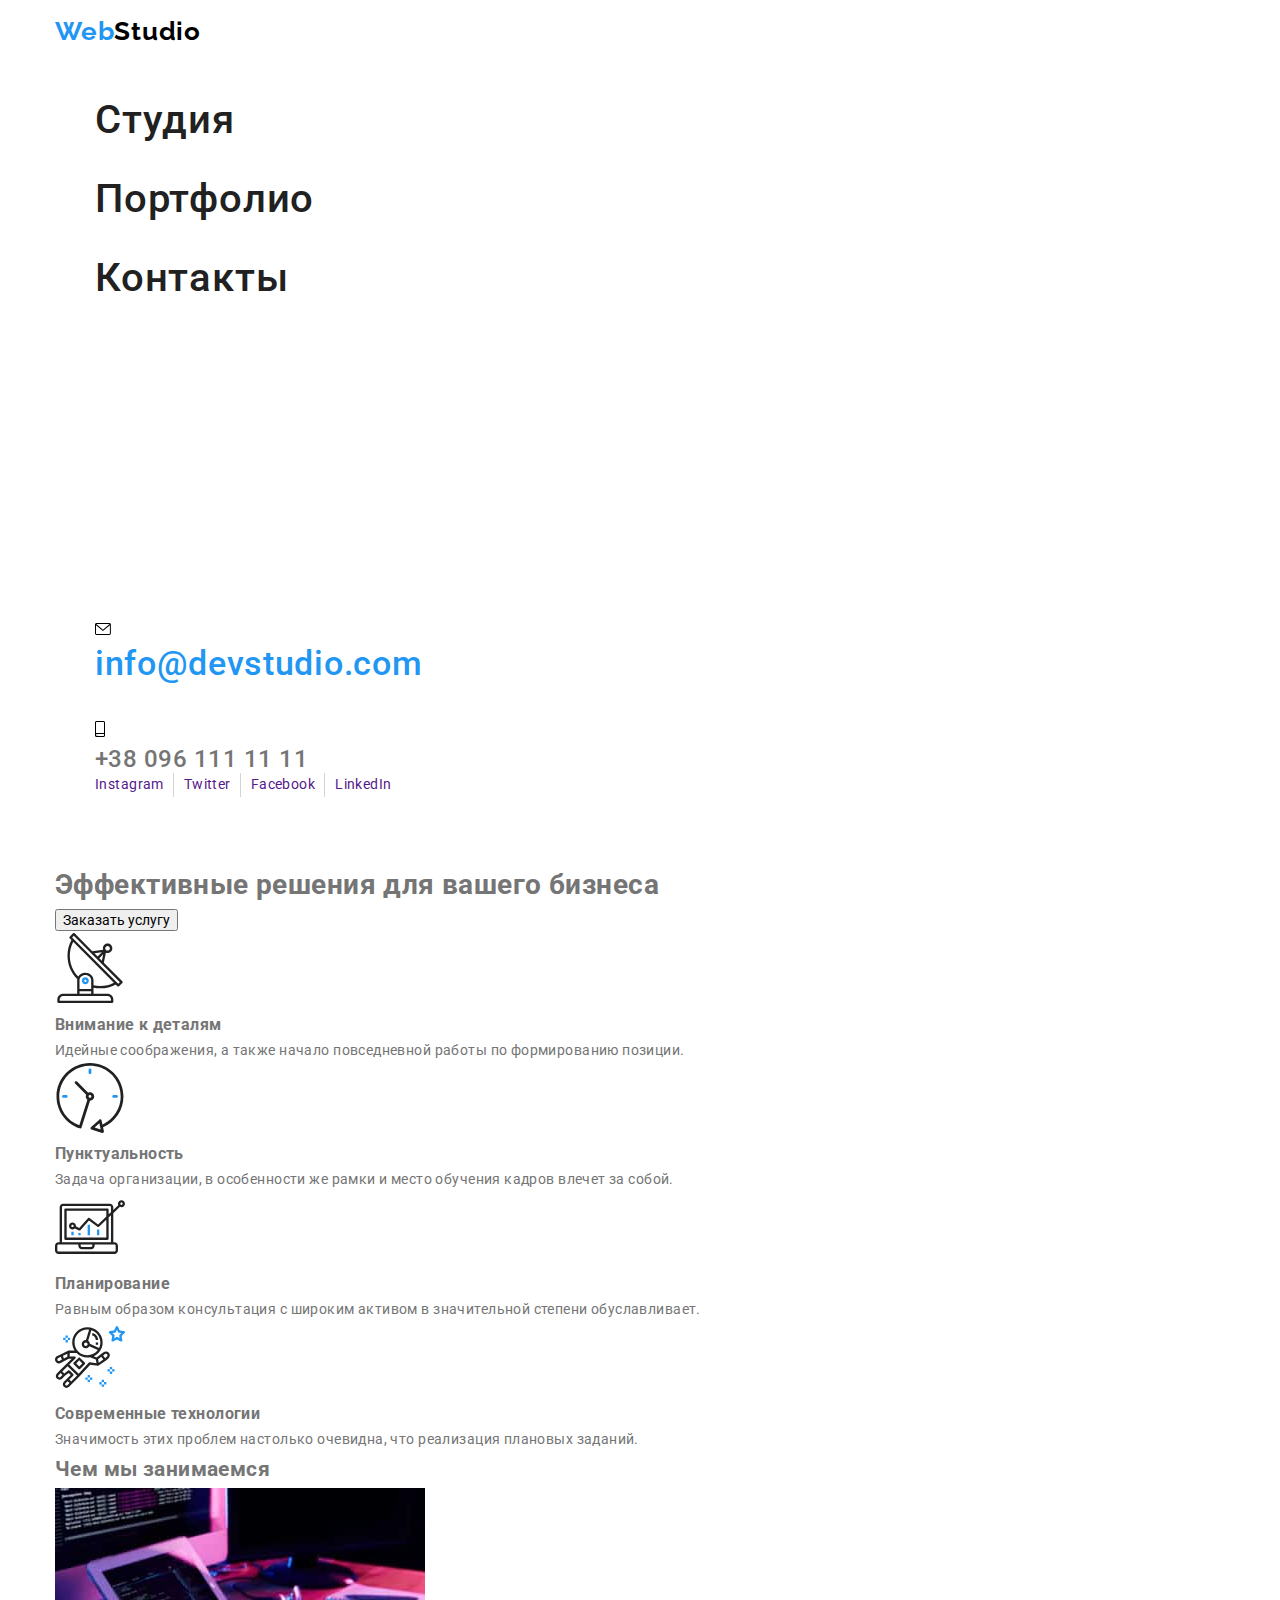
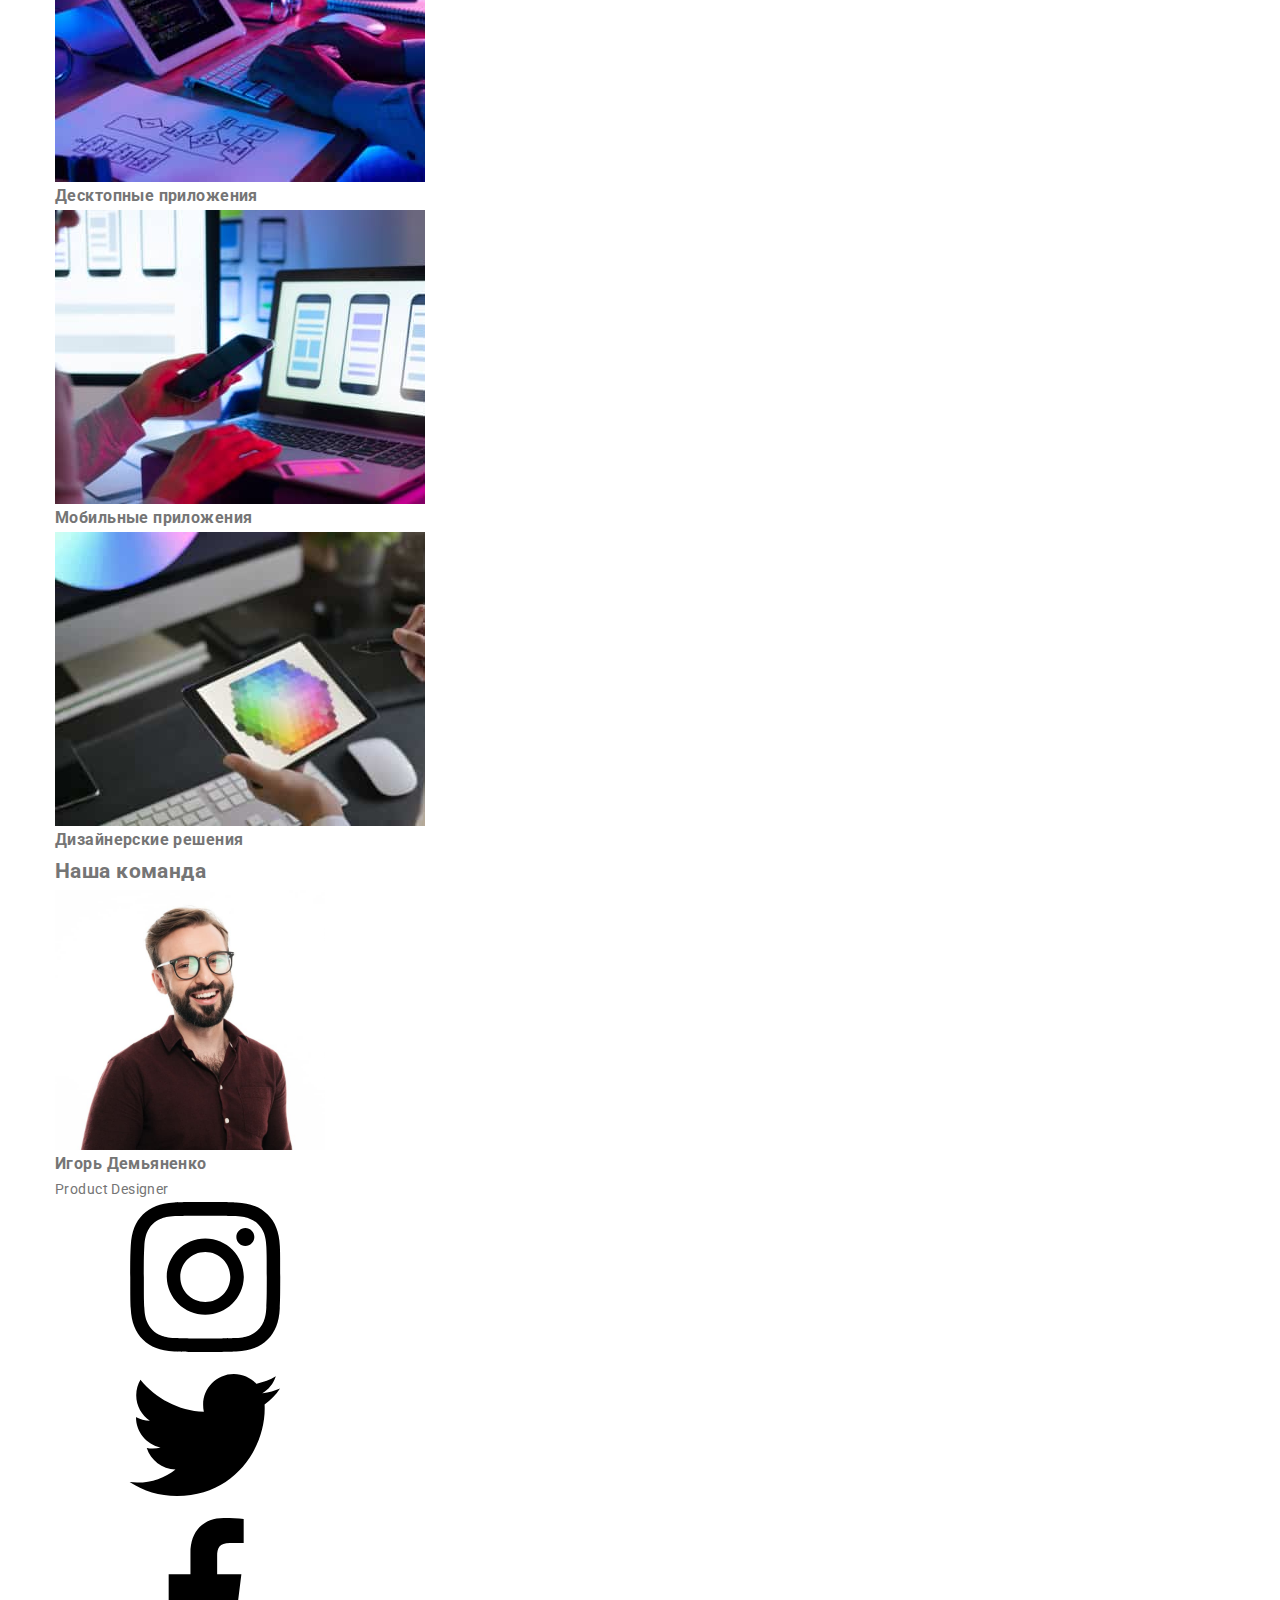
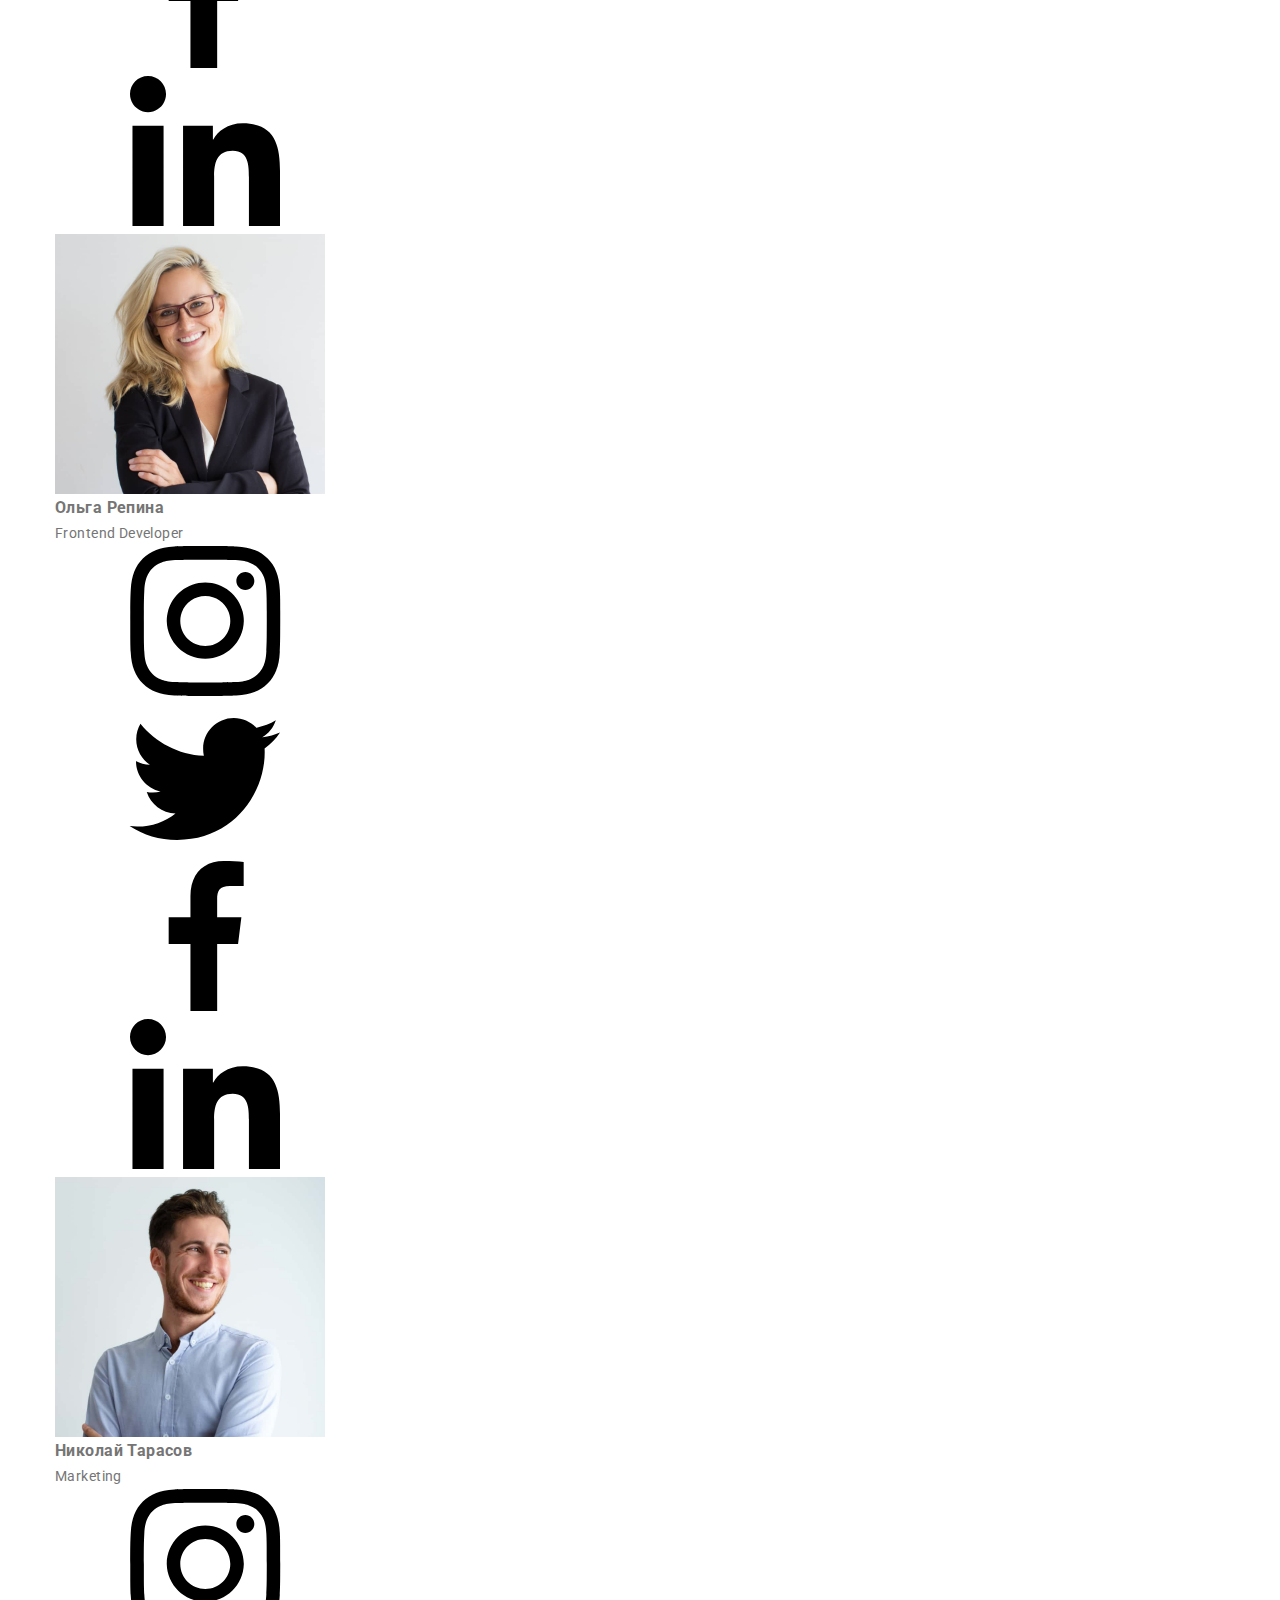
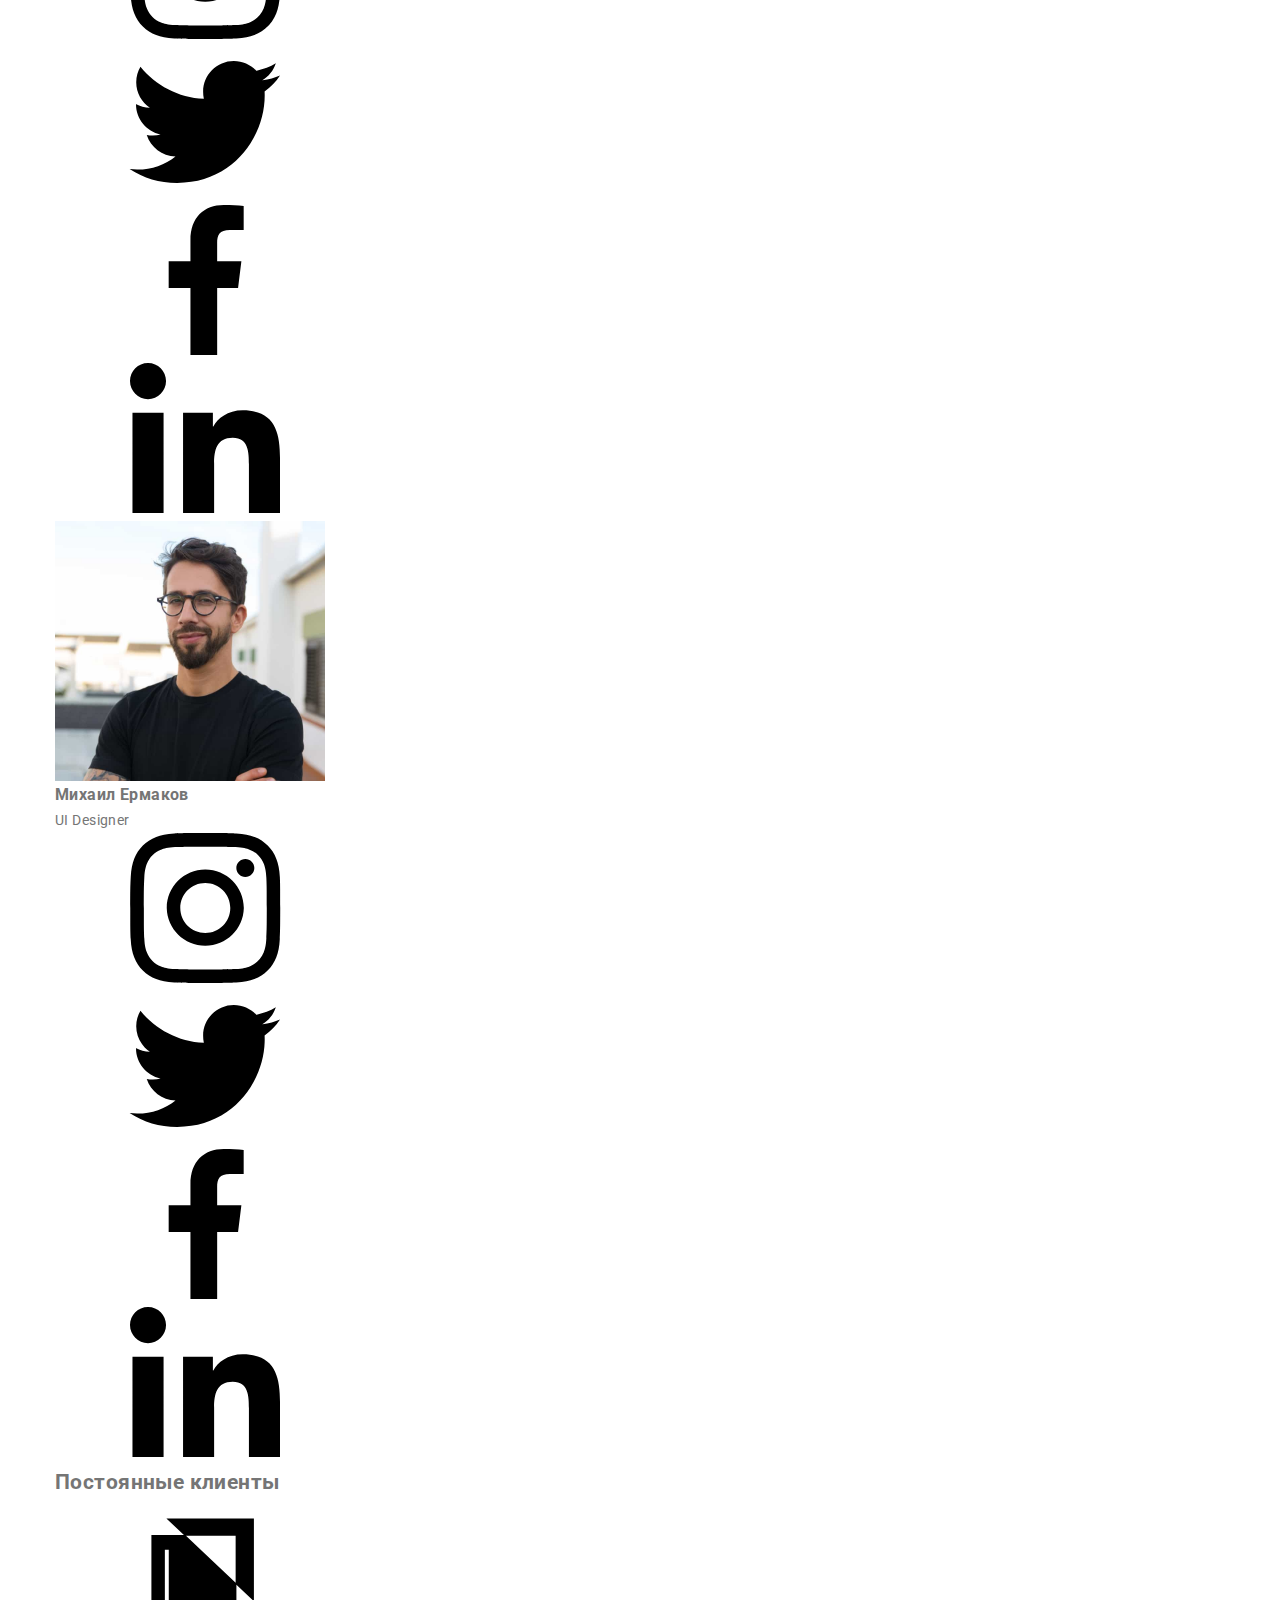
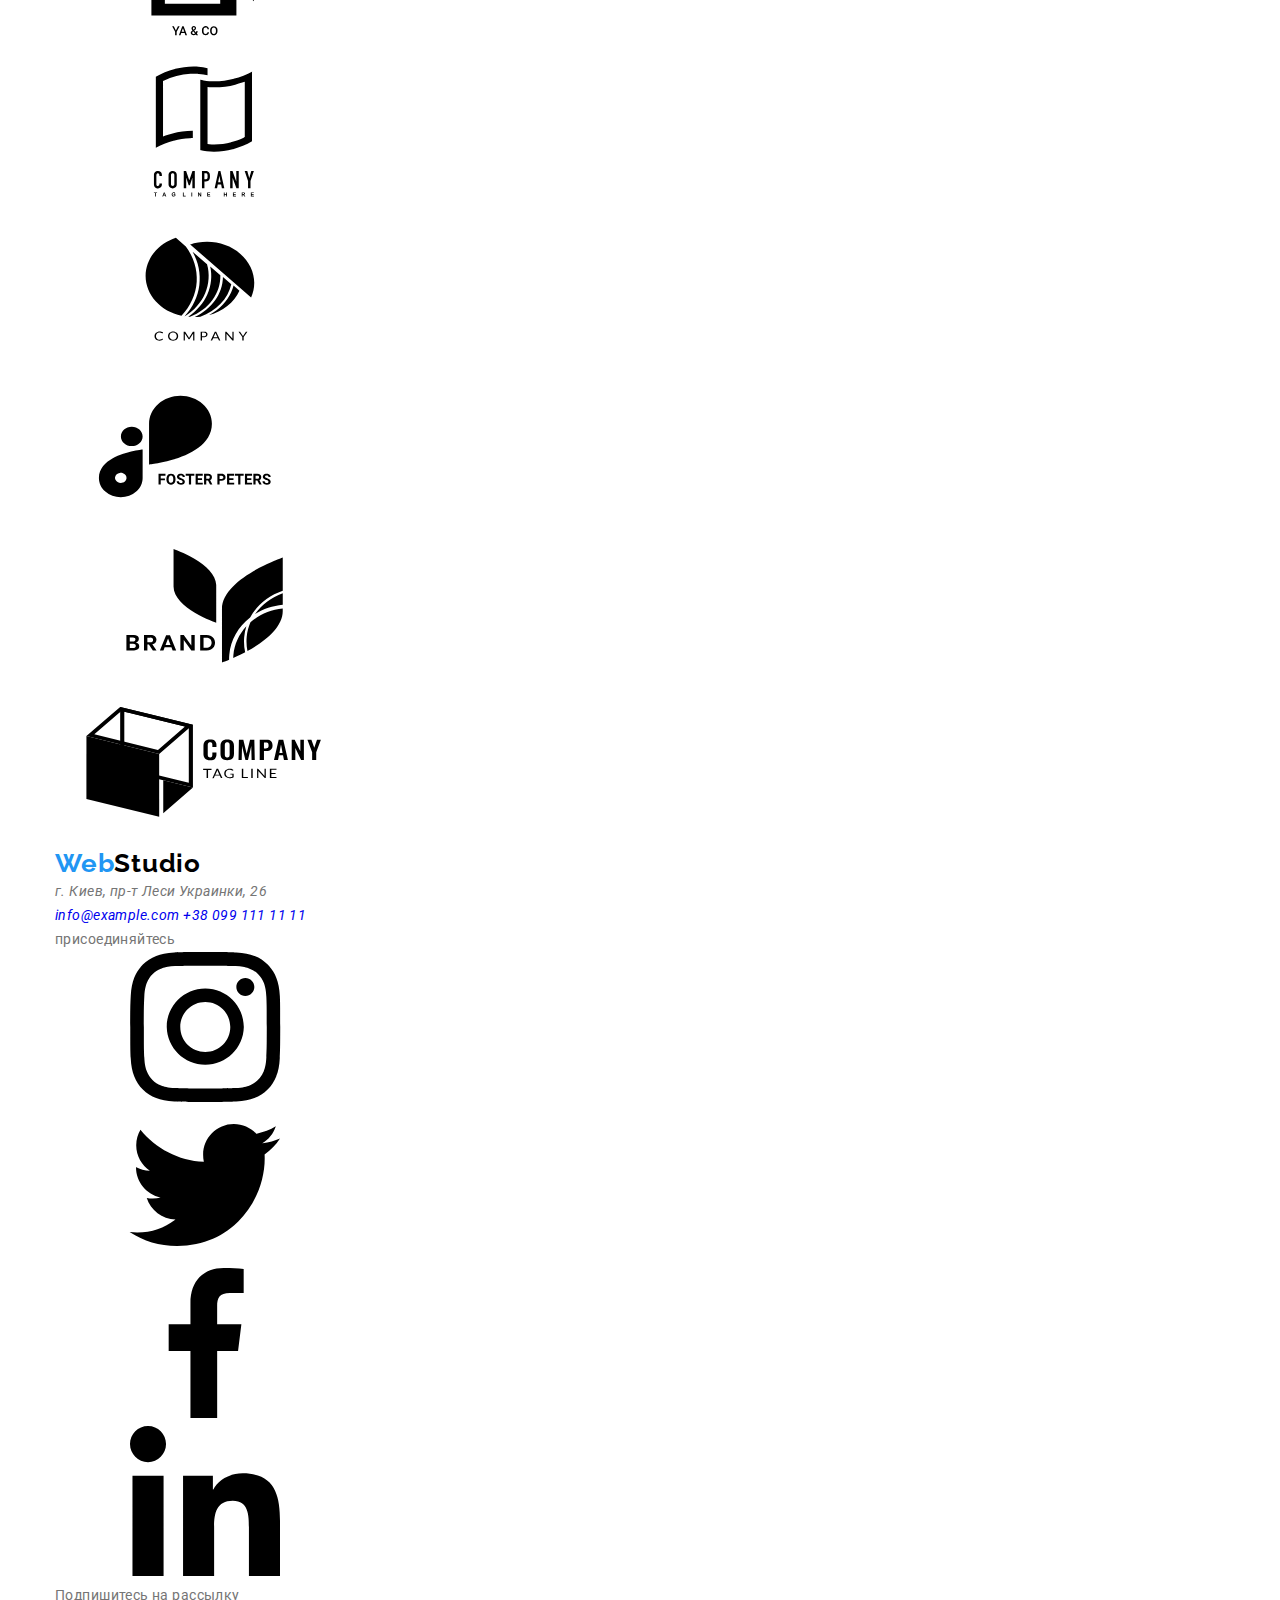
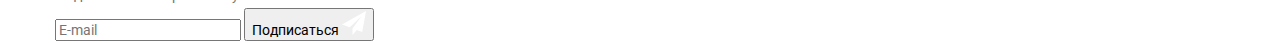
==== index.html @ 8a9e3ba6 "first" ====
<!DOCTYPE html>
<html lang="ru">
  <head>
    <meta charset="UTF-8" />
    <meta http-equiv="X-UA-Compatible" content="IE=edge" />
    <meta name="viewport" content="width=device-width, initial-scale=1.0" />
    <title>Web Studio</title>
    <link rel="preconnect" href="https://fonts.googleapis.com" />
    <link rel="preconnect" href="https://fonts.gstatic.com" crossorigin />
    <link
      href="https://fonts.googleapis.com/css2?family=Raleway:wght@700&family=Roboto:wght@400;500;700;900&display=swap"
      rel="stylesheet"
    />

    <link rel="stylesheet" href="./css/main.min.css" />
  </head>
  <body>
    <header class="main-header">
      <div class="main-header__conteiner conteiner">
        <a href="./index.html" class="logo main-header__logo"
          >Web<span class="logo__wrap">Studio</span></a
        >
        <button
          type="button"
          class="main-header__button"
          aria-expanded="false"
          aria-controls="menu-container"
          data-menu-button
        >
          <svg
            width="40px"
            height="40px"
            aria-label="Переключатель мобильного меню"
          >
            <use
              class="main-header__menu"
              href="./img/vectors.svg#icon-menu40px"
            ></use>
            <use
              class="main-header__close"
              href="./img/vectors.svg#icon-close40px"
            ></use>
          </svg>
        </button>

        <div class="main-header__wrap" data-menu>
          <nav class="navigation">
            <ul class="navigation__list">
              <li class="navigation__item">
                <a class="navigation__link navigation__link--active" href=""
                  >Студия</a
                >
              </li>
              <li class="navigation__item">
                <a class="navigation__link" href="./portfolio.html"
                  >Портфолио</a
                >
              </li>
              <li class="navigation__item">
                <a class="navigation__link" href="">Контакты</a>
              </li>
            </ul>
          </nav>
          <ul class="main-header__contact">
            <li class="main-header__item">
              <a class="main-header__link" href="mailto:info@devstudio.com">
                <svg class="main-header__icon" width="16px" height="12px">
                  <use href="./img/vectors.svg#icon-mail"></use>
                </svg>
                <p class="main-header__text">info@devstudio.com</p>
              </a>
            </li>
            <li class="main-header__item">
              <a class="main-header__link" href="tel:+380961111111">
                <svg class="main-header__icon" width="10px" height="16px">
                  <use href="./img/vectors.svg#icon-smartphone"></use>
                </svg>
                <p class="main-header__text">+38 096 111 11 11</p>
              </a>
            </li>
          </ul>
          <ul class="main-header__social">
            <li class="main-header__social-list">
              <a class="main-header__social-link" href="">Instagram</a>
            </li>
            <li class="main-header__social-list">
              <a class="main-header__social-link" href="">Twitter</a>
            </li>
            <li class="main-header__social-list">
              <a class="main-header__social-link" href="">Facebook</a>
            </li>
            <li class="main-header__social-list">
              <a class="main-header__social-link" href="">LinkedIn</a>
            </li>
          </ul>
        </div>
      </div>
    </header>
    <main>
      <section class="main-section section">
        <div class="conteiner main-section--conteiner">
          <h1 class="main-section__heading">
            Эффективные решения для вашего бизнеса
          </h1>
          <button
            type="button"
            class="button main-section__button"
            data-modal-open
          >
            Заказать услугу
          </button>
        </div>
      </section>
      <section class="advantages section">
        <div class="conteiner">
          <h2 class="visually-hidden">Преимущества</h2>
          <ul class="advantages__list">
            <li class="advantages__item">
              <div class="advantages__wrap">
                <svg class="advantages__icon" width="70px" height="70px">
                  <use href="./img/vectors.svg#icon-antenna"></use>
                </svg>
              </div>
              <h3 class="advantages__heading">Внимание к деталям</h3>
              <p class="advantages__text">
                Идейные соображения, а также начало повседневной работы по
                формированию позиции.
              </p>
            </li>
            <li class="advantages__item">
              <div class="advantages__wrap">
                <svg class="advantages__icon" width="70px" height="70px">
                  <use href="./img/vectors.svg#icon-clock"></use>
                </svg>
              </div>
              <h3 class="advantages__heading">Пунктуальность</h3>
              <p class="advantages__textt">
                Задача организации, в особенности же рамки и место обучения
                кадров влечет за собой.
              </p>
            </li>

            <li class="advantages__item">
              <div class="advantages__wrap">
                <svg class="advantages__icon" width="70px" height="70px">
                  <use href="./img/vectors.svg#icon-diagram"></use>
                </svg>
              </div>
              <h3 class="advantages__heading">Планирование</h3>
              <p class="advantages__text">
                Равным образом консультация с широким активом в значительной
                степени обуславливает.
              </p>
            </li>
            <li class="advantages__item">
              <div class="advantages__wrap">
                <svg class="advantages__icon" width="70px" height="70px">
                  <use href="./img/vectors.svg#icon-astronaut"></use>
                </svg>
              </div>
              <h3 class="advantages__heading">Современные технологии</h3>
              <p class="advantages__text">
                Значимость этих проблем настолько очевидна, что реализация
                плановых заданий.
              </p>
            </li>
          </ul>
        </div>
      </section>
      <section class="services section">
        <div class="conteiner">
          <h2 class="services__title title-h2">Чем мы занимаемся</h2>
          <ul class="services__list">
            <li class="services__item">
              <img
                src="./img/programming.jpg"
                width="370"
                alt="Програмирование"
                class="services__img"
              />
              <div class="services__wrapper">
                <h3 class="services__subtitle">Десктопные приложения</h3>
              </div>
            </li>
            <li class="services__item">
              <img
                src="./img/development-mobile-version.jpg"
                width="370"
                alt="Выбор макета"
                class="services__img"
              />
              <div class="services__wrapper">
                <h3 class="services__subtitle">Мобильные приложения</h3>
              </div>
            </li>
            <li class="services__item">
              <img
                src="./img/design.jpg"
                width="370"
                alt="Подбор цвета"
                class="services__img"
              />
              <div class="services__wrapper">
                <h3 class="services__subtitle">Дизайнерские решения</h3>
              </div>
            </li>
          </ul>
        </div>
      </section>
      <section class="team section">
        <div class="conteiner">
          <h2 class="team__title title-h2">Наша команда</h2>
          <ul class="team__list">
            <li class="team__item">
              <img
                src="./img/demiynenko.jpg"
                width="270"
                alt="Игорь Демьяненко"
                class="team__img"
              />
              <div class="team__card">
                <h3 class="team__name">Игорь Демьяненко</h3>
                <p class="team__post">Product Designer</p>
                <ul class="social team__social">
                  <li class="social__list">
                    <a class="social__link social__link--team" href=""
                      ><svg class="social__icon team--social__icon">
                        <use href="./img/vectors.svg#icon-instagram"></use></svg
                    ></a>
                  </li>
                  <li class="social__list">
                    <a class="social__link social__link--team" href=""
                      ><svg class="social__icon team--social__icon">
                        <use href="./img/vectors.svg#icon-twitter"></use></svg
                    ></a>
                  </li>
                  <li class="social__list">
                    <a class="social__link social__link--team" href=""
                      ><svg class="social__icon team--social__icon">
                        <use href="./img/vectors.svg#icon-facebook"></use></svg
                    ></a>
                  </li>
                  <li class="social__list">
                    <a class="social__link social__link--team" href=""
                      ><svg class="social__icon team--social__icon">
                        <use href="./img/vectors.svg#icon-linkedin"></use></svg
                    ></a>
                  </li>
                </ul>
              </div>
            </li>
            <li class="team__item">
              <img
                src="./img/repina.jpg"
                width="270"
                alt="Ольга Репина"
                class="team__img"
              />
              <div class="team__card">
                <h3 class="team__name">Ольга Репина</h3>
                <p class="team__post">Frontend Developer</p>
                <ul class="social team__social">
                  <li class="social__list">
                    <a class="social__link social__link--team" href=""
                      ><svg class="social__icon team--social__icon">
                        <use href="./img/vectors.svg#icon-instagram"></use></svg
                    ></a>
                  </li>
                  <li class="social__list">
                    <a class="social__link social__link--team" href=""
                      ><svg class="social__icon team--social__icon">
                        <use href="./img/vectors.svg#icon-twitter"></use></svg
                    ></a>
                  </li>
                  <li class="social__list">
                    <a class="social__link social__link--team" href=""
                      ><svg class="social__icon team--social__icon">
                        <use href="./img/vectors.svg#icon-facebook"></use></svg
                    ></a>
                  </li>
                  <li class="social__list">
                    <a class="social__link social__link--team" href=""
                      ><svg class="social__icon team--social__icon">
                        <use href="./img/vectors.svg#icon-linkedin"></use></svg
                    ></a>
                  </li>
                </ul>
              </div>
            </li>
            <li class="team__item">
              <img
                src="./img/tarasov.jpg"
                width="270"
                alt="Николай Тарасов"
                class="team__img"
              />
              <div class="team__card">
                <h3 class="team__name">Николай Тарасов</h3>
                <p class="team__post">Marketing</p>
                <ul class="social team__social">
                  <li class="social__list">
                    <a class="social__link social__link--team" href=""
                      ><svg class="social__icon team--social__icon">
                        <use href="./img/vectors.svg#icon-instagram"></use></svg
                    ></a>
                  </li>
                  <li class="social__list">
                    <a class="social__link social__link--team" href=""
                      ><svg class="social__icon team--social__icon">
                        <use href="./img/vectors.svg#icon-twitter"></use></svg
                    ></a>
                  </li>
                  <li class="social__list">
                    <a class="social__link social__link--team" href=""
                      ><svg class="social__icon team--social__icon">
                        <use href="./img/vectors.svg#icon-facebook"></use></svg
                    ></a>
                  </li>
                  <li class="social__list">
                    <a class="social__link social__link--team" href=""
                      ><svg class="social__icon team--social__icon">
                        <use href="./img/vectors.svg#icon-linkedin"></use></svg
                    ></a>
                  </li>
                </ul>
              </div>
            </li>
            <li class="team__item">
              <img
                src="./img/ermakov.jpg"
                width="270"
                alt="Михаил Ермаков"
                class="team__img"
              />
              <div class="team__card">
                <h3 class="team__name">Михаил Ермаков</h3>
                <p class="team__post">UI Designer</p>
                <ul class="social team__social">
                  <li class="social__list">
                    <a class="social__link social__link--team" href=""
                      ><svg class="social__icon team--social__icon">
                        <use href="./img/vectors.svg#icon-instagram"></use></svg
                    ></a>
                  </li>
                  <li class="social__list">
                    <a class="social__link social__link--team" href=""
                      ><svg class="social__icon team--social__icon">
                        <use href="./img/vectors.svg#icon-twitter"></use></svg
                    ></a>
                  </li>
                  <li class="social__list">
                    <a class="social__link social__link--team" href=""
                      ><svg class="social__icon team--social__icon">
                        <use href="./img/vectors.svg#icon-facebook"></use></svg
                    ></a>
                  </li>
                  <li class="social__list">
                    <a class="social__link social__link--team" href=""
                      ><svg class="social__icon team--social__icon">
                        <use href="./img/vectors.svg#icon-linkedin"></use></svg
                    ></a>
                  </li>
                </ul>
              </div>
            </li>
          </ul>
        </div>
      </section>
      <section class="clients section">
        <div class="conteiner">
          <h2 class="clients__title title-h2">Постоянные клиенты</h2>
          <ul class="clients__list">
            <li class="clients__item">
              <a class="clients__link" href="">
                <svg class="clients__icon">
                  <use href="./img/vectors.svg#icon-yaco"></use>
                </svg>
              </a>
            </li>
            <li class="clients__item">
              <a class="clients__link" href="">
                <svg class="clients__icon">
                  <use href="./img/vectors.svg#icon-taglinehere"></use>
                </svg>
              </a>
            </li>
            <li class="clients__item">
              <a class="clients__link" href="">
                <svg class="clients__icon">
                  <use href="./img/vectors.svg#icon-company"></use>
                </svg>
              </a>
            </li>
            <li class="clients__item">
              <a class="clients__link" href="">
                <svg class="clients__icon">
                  <use href="./img/vectors.svg#icon-foster"></use>
                </svg>
              </a>
            </li>
            <li class="clients__item">
              <a class="clients__link" href="">
                <svg class="clients__icon">
                  <use href="./img/vectors.svg#icon-brand"></use>
                </svg>
              </a>
            </li>
            <li class="clients__item">
              <a class="clients__link" href="">
                <svg class="clients__icon">
                  <use href="./img/vectors.svg#icon-tagline"></use>
                </svg>
              </a>
            </li>
          </ul>
        </div>
      </section>
    </main>
    <footer class="footer">
      <div class="conteiner footer__cont">
        <div>
          <a class="logo" href="./index.html"
            >Web<span class="logo__wrap logo__wrap--footer">Studio</span></a
          >
          <address class="footer__contacts">
            <p class="footer__address">г. Киев, пр-т Леси Украинки, 26</p>

            <a class="footer__contact" href="mailto:info@example.com"
              >info@example.com</a
            >
            <!-- <br /> -->
            <a class="footer__contact" href="tel:+380961111111"
              >+38 099 111 11 11</a
            >
          </address>
        </div>
        <div class="footer__social">
          <p class="footer__heading">присоединяйтесь</p>
          <ul class="social team__social">
            <li class="social__list">
              <a
                class="social__link social__link--team social__link--footer"
                href=""
                ><svg class="social__icon footer--social__icon">
                  <use href="./img/vectors.svg#icon-instagram"></use></svg
              ></a>
            </li>
            <li class="social__list">
              <a
                class="social__link social__link--team social__link--footer"
                href=""
                ><svg class="social__icon footer--social__icon">
                  <use href="./img/vectors.svg#icon-twitter"></use></svg
              ></a>
            </li>
            <li class="social__list">
              <a
                class="social__link social__link--team social__link--footer"
                href=""
                ><svg class="social__icon footer--social__icon">
                  <use href="./img/vectors.svg#icon-facebook"></use></svg
              ></a>
            </li>
            <li class="social__list">
              <a
                class="social__link social__link--team social__link--footer"
                href=""
                ><svg class="social__icon footer--social__icon">
                  <use href="./img/vectors.svg#icon-linkedin"></use></svg
              ></a>
            </li>
          </ul>
        </div>
        <div class="footer__wrap">
          <p class="footer__heading">Подпишитесь на рассылку</p>
          <form name="footer__form" autocomplete="on">
            <div class="footer__form">
              <input
                type="email"
                id="email-footer"
                name="email-footer"
                placeholder="E-mail"
                class="footer__input"
              />
              <label for="email-footer"></label>

              <button class="button footer__button" type="submit">
                Подписаться
                <svg
                  class="footer__icon"
                  width="24px"
                  height="24px"
                  fill="white"
                >
                  <use href="./img/vectors.svg#icon-send"></use>
                </svg>
              </button>
            </div>
          </form>
        </div>
      </div>
    </footer>
    <!-- <div class="backdrop is-hidden" data-modal>
      <div class="modal">
        <p class="modal__heading">Оставьте свои данные, мы вам перезвоним</p>
        <form class="modal__form" name="callback" autocomplete="on">
          <div class="modal__wrap" role="group">
            <label class="modal__label" for="firstname"> Имя</label>
            <div class="modal__text-area">
              <input
                class="modal__input input-block"
                type="text"  
                name="firstname"
                id="firstname"
              />
              <svg class="modal__icon">
                <use href="./img/vectors.svg#icon-person"></use>
              </svg>
            </div>
          </div>

          <div class="modal__wrap" role="group">
            <label class="modal__label" for="tel">Телефон</label>
            <div class="modal__text-area">
              <input
                class="modal__input input-block"
                type="tel"
                name="tel"
                id="tel"
              />
              <svg class="modal__icon">
                <use href="./img/vectors.svg#icon-phone"></use>
              </svg>
            </div>
          </div>

          <div class="modal__wrap" role="group">
            <label class="modal__label" for="mail">Почта</label>
            <div class="modal__text-area">
              <input class="modal__input" type="email" name="mail" id="mail" />
              <svg class="modal__icon">
                <use href="./img/vectors.svg#icon-email"></use>
              </svg>
            </div>
          </div>

          <div class="modal__wrap" role="group">
            <label class="modal__label" for="comments">Комментарий</label>
            <textarea
              placeholder="Введите текст"
              class="modal__textarea"
              name="comments"
              id="comments"
            ></textarea>
          </div>

          <div class="modal__wrap-check" role="group">
            <input
              class="modal__check"
              type="checkbox"
              name="check"
              id="check"
            />
            <label class="modal__check-label" for="check">
              <span class="modal__wrap-check">
                <svg class="modal__check-icon">
                  <use href="./img/vectors.svg#icon-checked"></use>
                </svg>
              </span>
              <span>
                Соглашаюсь с рассылкой и принимаю
                <a class="modal__contract" href="#">Условия договора</a>
              </span>
            </label>
          </div>
          <button class="modal__submit button" type="submit">Отправить</button>
        </form>
        <button type="button" data-modal-close class="modal__button-close">
          <svg class="modal__button-icon">
            <use href="./img/vectors.svg#icon-close"></use>
          </svg>
        </button>
      </div>
    </div> -->
    <script src="./js/modal.js"></script>
    <script src="./js/menu.js"></script>
  </body>
</html>
---- css/main.min.css ----
*,::before,::after{-webkit-box-sizing:border-box;box-sizing:border-box}html{line-height:1.15;-webkit-text-size-adjust:100%;-moz-tab-size:4;-o-tab-size:4;tab-size:4}body{margin:0;font-family:system-ui,-apple-system,"Segoe UI",Roboto,Helvetica,Arial,sans-serif,"Apple Color Emoji","Segoe UI Emoji"}hr{height:0;color:inherit}abbr[title]{-webkit-text-decoration:underline dotted;text-decoration:underline dotted}b,strong{font-weight:bolder}code,kbd,samp,pre{font-family:ui-monospace, SFMono-Regular, Consolas, "Liberation Mono", Menlo, monospace;font-size:1em}small{font-size:80%}sub,sup{font-size:75%;line-height:0;position:relative;vertical-align:baseline}sub{bottom:-0.25em}sup{top:-0.5em}table{text-indent:0;border-color:inherit}button,input,optgroup,select,textarea{font-family:inherit;font-size:100%;line-height:1.15;margin:0}button,select{text-transform:none}button,[type="button"],[type="reset"],[type="submit"]{-webkit-appearance:button}::-moz-focus-inner{border-style:none;padding:0}:-moz-focusring{outline:1px dotted ButtonText}:-moz-ui-invalid{box-shadow:none}legend{padding:0}progress{vertical-align:baseline}::-webkit-inner-spin-button,::-webkit-outer-spin-button{height:auto}[type="search"]{-webkit-appearance:textfield;outline-offset:-2px}::-webkit-search-decoration{-webkit-appearance:none}::-webkit-file-upload-button{-webkit-appearance:button;font:inherit}summary{display:list-item}h1,h2,h3,h4,h5,h6,p{margin:0}a{text-decoration:none}ul{list-style:none;margin:0;padding-left:0}img{display:block}body{font-family:"Roboto", "arial", sans-serif;font-weight:400;font-size:14px;line-height:1.71;font-style:normal;letter-spacing:0.03em;background:#fff;color:#757575}.visually-hidden{position:absolute;width:1px;height:1px;margin:-1px;border:0;padding:0;white-space:nowrap;-webkit-clip-path:inset(100%);clip-path:inset(100%);clip:rect(0 0 0 0);overflow:hidden}.conteiner{max-width:480px;padding-right:15px;padding-left:15px}@media screen and (min-width: 768px){.conteiner{max-width:768px;margin-left:auto;margin-right:auto}}@media screen and (min-width: 1200px){.conteiner{max-width:1200px;margin-left:auto;margin-right:auto}}.logo{font-family:Raleway;font-style:normal;font-weight:bold;font-size:26px;line-height:1.192;letter-spacing:0.03em;color:#2196f3}.main-header__conteiner{padding-top:16px;padding-bottom:16px;width:100%;position:relative}.logo__wrap{color:#000}.main-header__close{fill:#000}.main-header__menu{fill:#000}.main-header__button{border:none;background-color:white;position:absolute;top:10px;right:10px;z-index:4}.main-header__button:hover .main-header__menu,.main-header__button:focus .main-header__menu,.main-header__button:hover .main-header__close,.main-header__button:focus .main-header__close{fill:#2196f3}@media screen and (min-width: 768px){.main-header__button{display:none}}.main-header__button .main-header__close{display:none}.main-header__button .main-header__menu{display:block}.main-header__button.is-open .main-header__close{display:block}.main-header__button.is-open .main-header__menu{display:none}.main-header__wrap{max-width:100%;padding-top:48px;padding-bottom:48px;padding-left:40px;background-color:white;top:0}@media screen and (max-width: 767px){.main-header__wrap{display:none;position:absolute}}@media screen and (max-width: 767px){.main-header__wrap.is-open{display:block}}.main-header__wrap{padding-top:48px;padding-bottom:48px;padding-left:40px;padding-right:40px}.navigation__item:not(:last-child){margin-bottom:32px}.navigation__link{font-family:Roboto;font-style:normal;font-weight:500;font-size:40px;line-height:47px;text-align:left;letter-spacing:0.02em;color:#212121}.main-header__link{font-family:Roboto;font-style:normal;font-weight:500;font-size:34px;line-height:40px;letter-spacing:0.02em;color:#2196f3}.main-header__item:not(:last-child){margin-bottom:32px}.main-header__item:last-child .main-header__link{font-family:Roboto;font-style:normal;font-weight:500;font-size:24px;line-height:28px;letter-spacing:0.02em;color:#757575}@media screen and (max-width: 767px){.main-header__icon{display:none}}.navigation{margin-bottom:302px}.navigation__link:focus,.navigation__link:hover{color:#2196f3}.main-header__social{display:-webkit-box;display:-ms-flexbox;display:flex}.main-header__social-list{margin-right:20px;position:relative}.main-header__social-list:last-child{margin-right:0}.main-header__social-list:not(:last-child)::after{content:'';border-right:1px solid rgba(33,33,33,0.2);position:absolute;top:0;right:-10px;height:100%}
/*# sourceMappingURL=main.min.css.map */
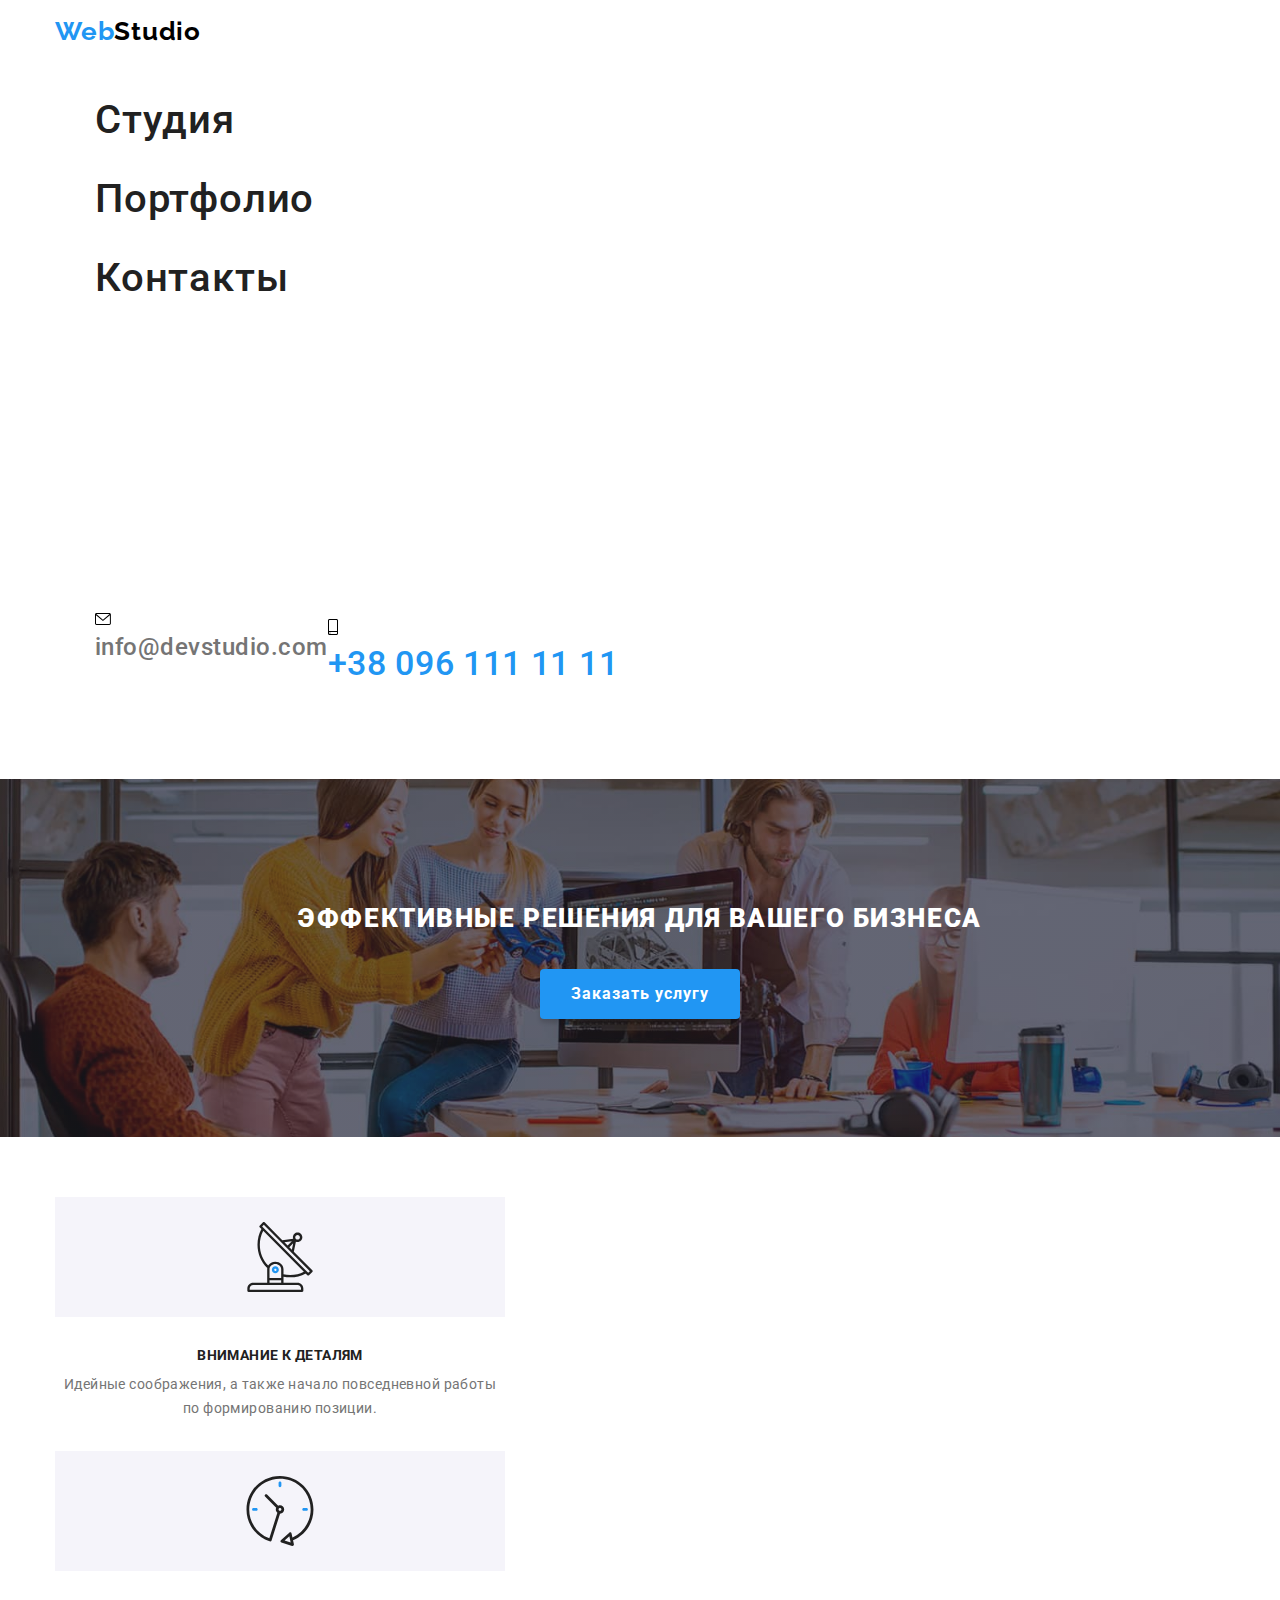
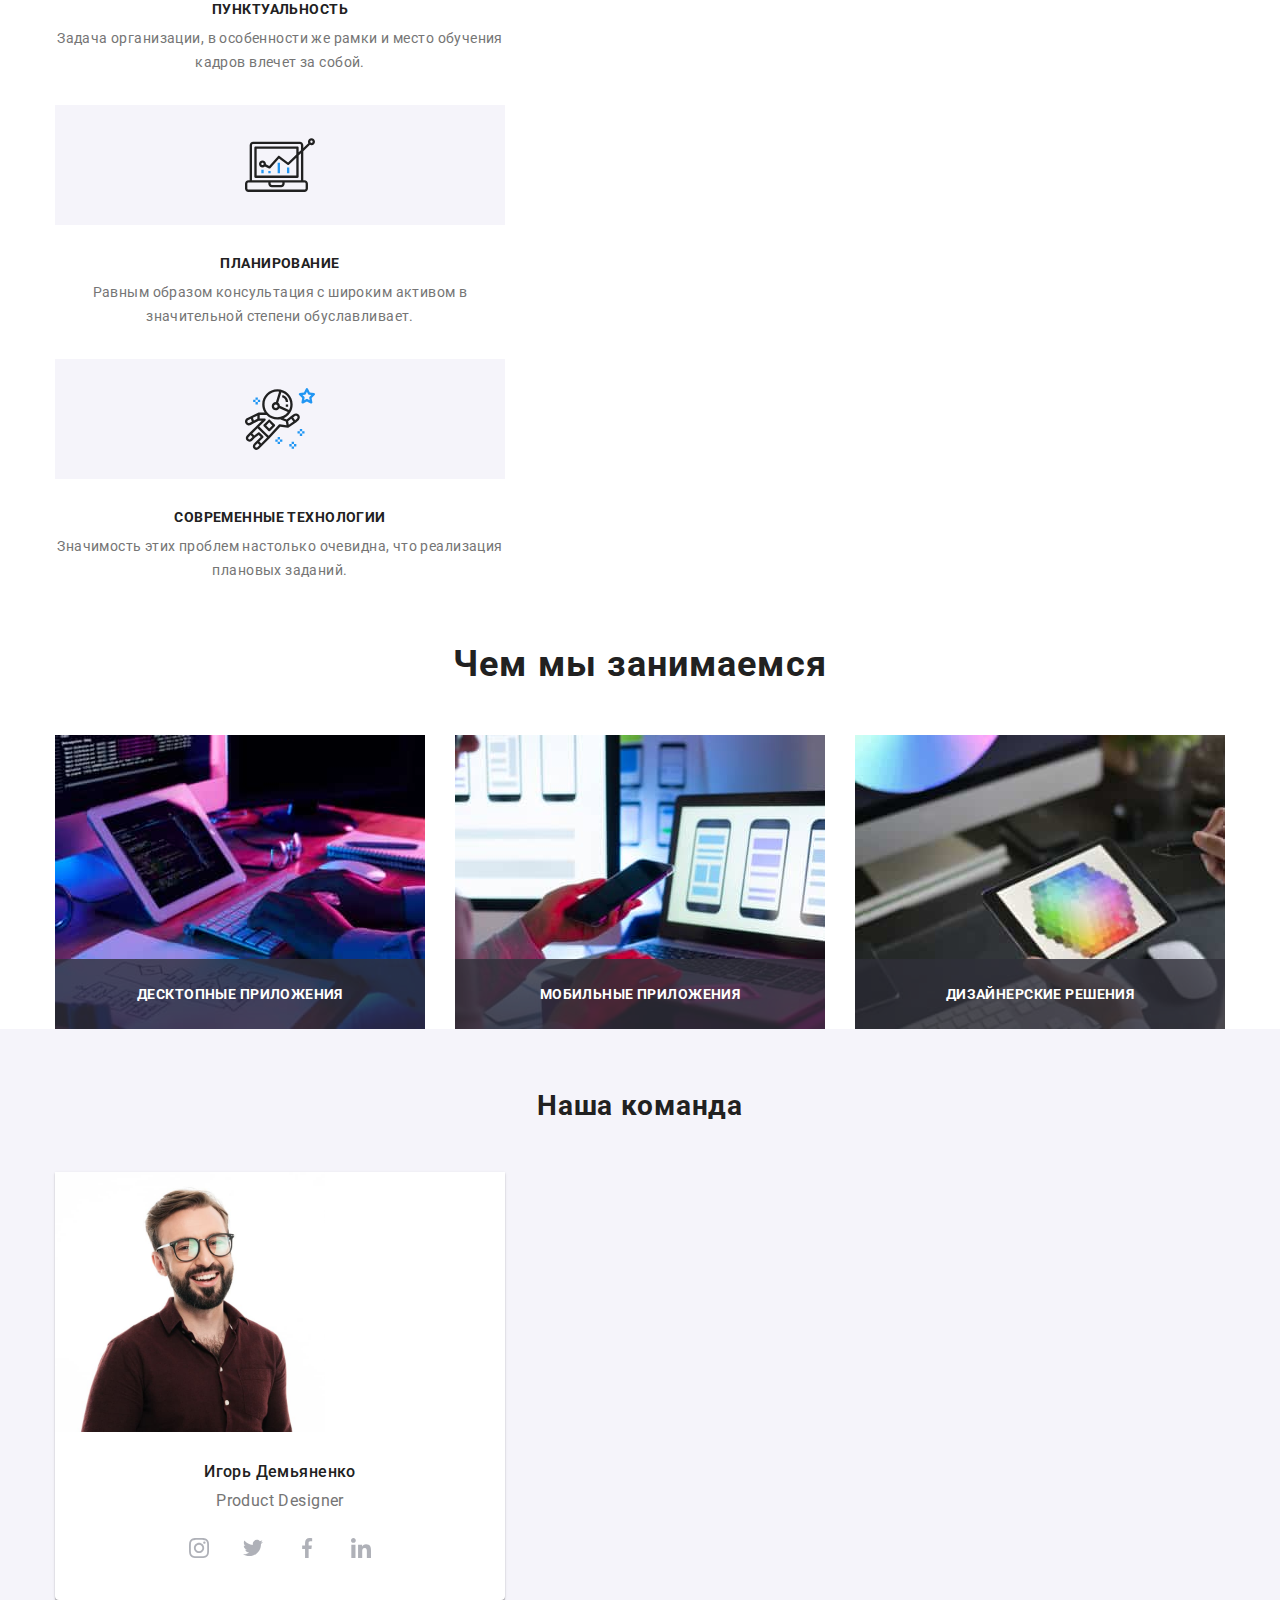
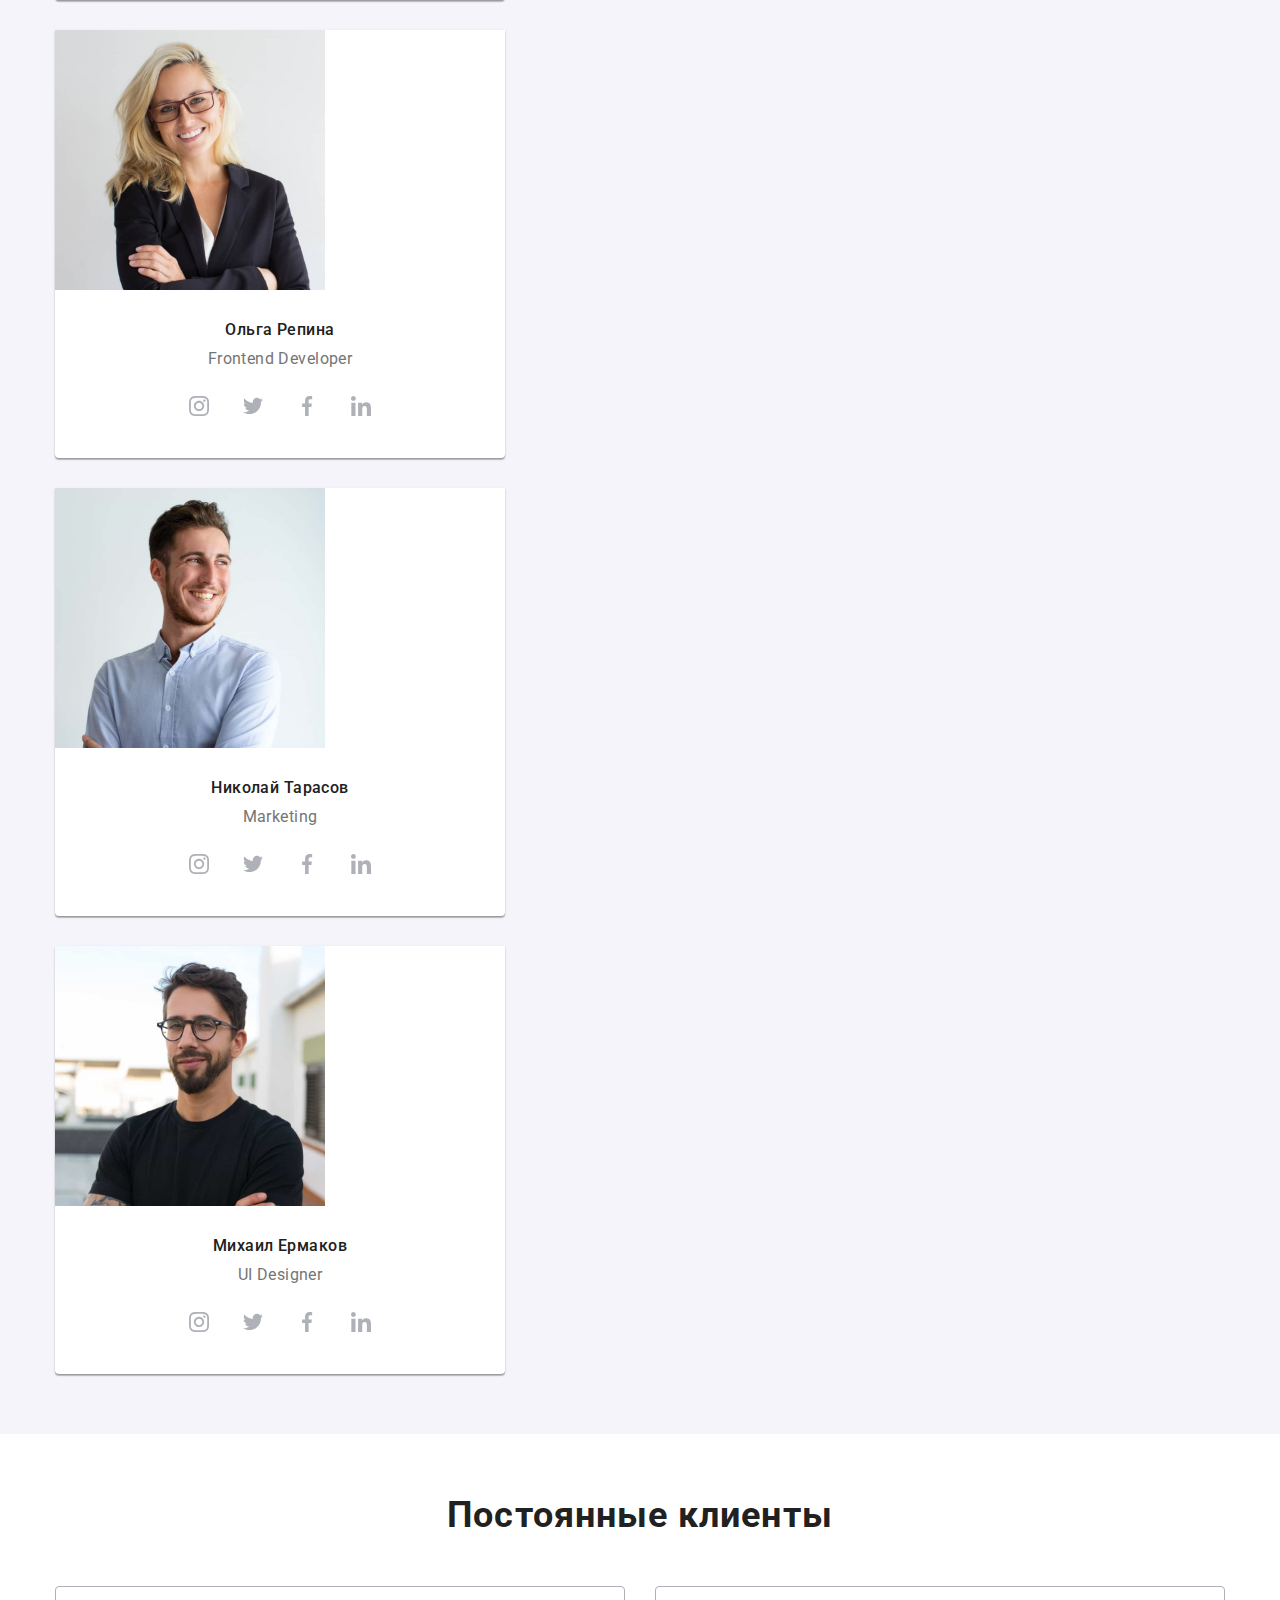
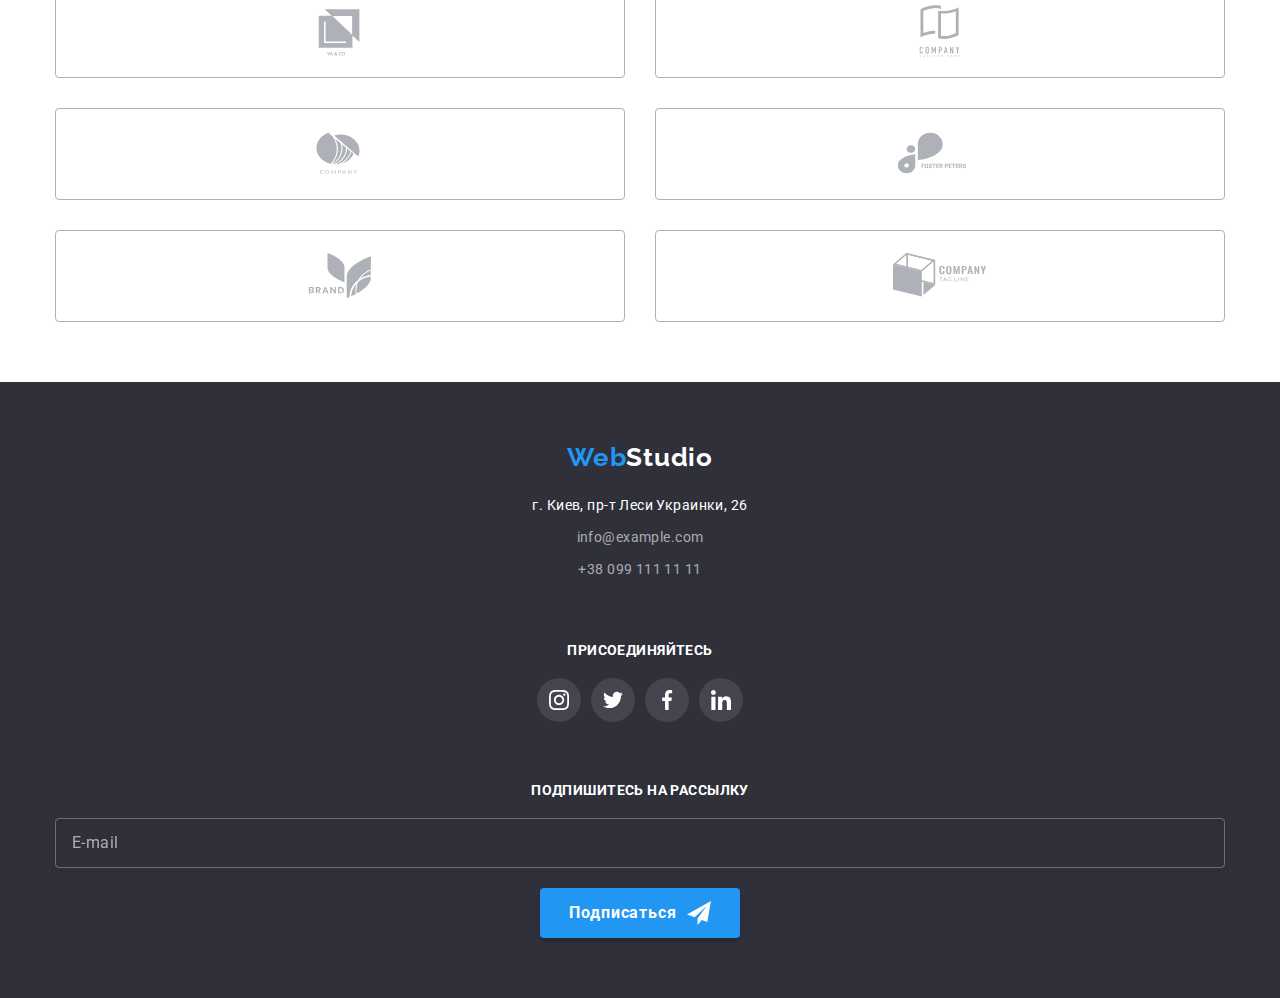
==== commit 7a3fc9dc: "mobile(withoutpic)" ====
--- a/index.html
+++ b/index.html
@@ -428,7 +428,7 @@
             <a class="footer__contact" href="mailto:info@example.com"
               >info@example.com</a
             >
-            <!-- <br /> -->
+
             <a class="footer__contact" href="tel:+380961111111"
               >+38 099 111 11 11</a
             >
@@ -500,7 +500,7 @@
         </div>
       </div>
     </footer>
-    <!-- <div class="backdrop is-hidden" data-modal>
+    <div class="backdrop is-hidden" data-modal>
       <div class="modal">
         <p class="modal__heading">Оставьте свои данные, мы вам перезвоним</p>
         <form class="modal__form" name="callback" autocomplete="on">
@@ -509,7 +509,7 @@
             <div class="modal__text-area">
               <input
                 class="modal__input input-block"
-                type="text"  
+                type="text"
                 name="firstname"
                 id="firstname"
               />
@@ -562,12 +562,12 @@
               id="check"
             />
             <label class="modal__check-label" for="check">
-              <span class="modal__wrap-check">
+              <span class="modal__wrapper">
                 <svg class="modal__check-icon">
                   <use href="./img/vectors.svg#icon-checked"></use>
                 </svg>
               </span>
-              <span>
+              <span class="modal__agree">
                 Соглашаюсь с рассылкой и принимаю
                 <a class="modal__contract" href="#">Условия договора</a>
               </span>
@@ -581,7 +581,7 @@
           </svg>
         </button>
       </div>
-    </div> -->
+    </div>
     <script src="./js/modal.js"></script>
     <script src="./js/menu.js"></script>
   </body>
--- a/css/main.min.css
+++ b/css/main.min.css
@@ -1,3 +1,3 @@
 *,::before,::after{-webkit-box-sizing:border-box;box-sizing:border-box}html{line-height:1.15;-webkit-text-size-adjust:100%;-moz-tab-size:4;-o-tab-size:4;tab-size:4}body{margin:0;font-family:system-ui,-apple-system,"Segoe UI",Roboto,Helvetica,Arial,sans-serif,"Apple Color Emoji","Segoe UI Emoji"}hr{height:0;color:inherit}abbr[title]{-webkit-text-decoration:underline dotted;text-decoration:underline dotted}b,strong{font-weight:bolder}code,kbd,samp,pre{font-family:ui-monospace, SFMono-Regular, Consolas, "Liberation Mono", Menlo,- monospace;font-size:1em}small{font-size:80%}sub,sup{font-size:75%;line-height:0;position:relative;vertical-align:baseline}sub{bottom:-0.25em}sup{top:-0.5em}table{text-indent:0;border-color:inherit}button,input,optgroup,select,textarea{font-family:inherit;font-size:100%;line-height:1.15;margin:0}button,select{text-transform:none}button,[type="button"],[type="reset"],[type="submit"]{-webkit-appearance:button}::-moz-focus-inner{border-style:none;padding:0}:-moz-focusring{outline:1px dotted ButtonText}:-moz-ui-invalid{box-shadow:none}legend{padding:0}progress{vertical-align:baseline}::-webkit-inner-spin-button,::-webkit-outer-spin-button{height:auto}[type="search"]{-webkit-appearance:textfield;outline-offset:-2px}::-webkit-search-decoration{-webkit-appearance:none}::-webkit-file-upload-button{-webkit-appearance:button;font:inherit}summary{display:list-item}h1,h2,h3,h4,h5,h6,p{margin:0}a{text-decoration:none}ul{list-style:none;margin:0;padding-left:0}img{display:block}body{font-family:"Roboto", "arial", sans-serif;font-weight:400;font-size:14px;line-height:1.71;font-style:normal;letter-spacing:0.03em;background:#fff;color:#757575}.visually-hidden{position:absolute;width:1px;height:1px;margin:-1px;border:0;padding:0;white-space:nowrap;-webkit-clip-path:inset(100%);clip-path:inset(100%);clip:rect(0 0 0 0);overflow:hidden}.conteiner{max-width:480px;padding-right:15px;padding-left:15px}@media screen and (min-width: 768px){.conteiner{max-width:768px;margin-left:auto;margin-right:auto}}@media screen and (min-width: 1200px){.conteiner{max-width:1200px;margin-left:auto;margin-right:auto}}.logo{font-family:Raleway;font-style:normal;font-weight:bold;font-size:26px;line-height:1.192;letter-spacing:0.03em;color:#2196f3}.main-header__conteiner{padding-top:16px;padding-bottom:16px;width:100%;position:relative}.logo__wrap{color:#000}.main-header__close{fill:#000}.main-header__menu{fill:#000}.main-header__button{border:none;background-color:white;position:absolute;top:10px;right:10px;z-index:4}.main-header__button:hover .main-header__menu,.main-header__button:focus .main-header__menu,.main-header__button:hover .main-header__close,.main-header__button:focus .main-header__close{fill:#2196f3}@media screen and (min-width: 768px){.main-header__button{display:none}}.main-header__button .main-header__close{display:none}.main-header__button .main-header__menu{display:block}.main-header__button.is-open .main-header__close{display:block}.main-header__button.is-open .main-header__menu{display:none}.main-header__wrap{max-width:100%;padding-top:48px;padding-bottom:48px;padding-left:40px;background-color:white;top:0}@media screen and (max-width: 767px){.main-header__wrap{display:none;position:absolute}}@media screen and (max-width: 767px){.main-header__wrap.is-open{display:block}}.main-header__wrap{padding-top:48px;padding-bottom:48px;padding-left:40px;padding-right:40px}.navigation__item:not(:last-child){margin-bottom:32px}.navigation__link{font-family:Roboto;font-style:normal;font-weight:500;font-size:40px;line-height:47px;text-align:left;letter-spacing:0.02em;color:#212121}.main-header__link{font-family:Roboto;font-style:normal;font-weight:500;font-size:34px;line-height:40px;letter-spacing:0.02em;color:#2196f3}.main-header__item:not(:last-child){margin-bottom:32px}.main-header__item:last-child .main-header__link{font-family:Roboto;font-style:normal;font-weight:500;font-size:24px;line-height:28px;letter-spacing:0.02em;color:#757575}@media screen and (max-width: 767px){.main-header__icon{display:none}}.navigation{margin-bottom:302px}.navigation__link:focus,.navigation__link:hover{color:#2196f3}.main-header__social{display:-webkit-box;display:-ms-flexbox;display:flex}.main-header__social-list{margin-right:20px;position:relative}.main-header__social-list:last-child{margin-right:0}.main-header__social-list:not(:last-child)::after{content:'';border-right:1px solid rgba(33,33,33,0.2);position:absolute;top:0;right:-10px;height:100%}
+ monospace;font-size:1em}small{font-size:80%}sub,sup{font-size:75%;line-height:0;position:relative;vertical-align:baseline}sub{bottom:-0.25em}sup{top:-0.5em}table{text-indent:0;border-color:inherit}button,input,optgroup,select,textarea{font-family:inherit;font-size:100%;line-height:1.15;margin:0}button,select{text-transform:none}button,[type="button"],[type="reset"],[type="submit"]{-webkit-appearance:button}::-moz-focus-inner{border-style:none;padding:0}:-moz-focusring{outline:1px dotted ButtonText}:-moz-ui-invalid{box-shadow:none}legend{padding:0}progress{vertical-align:baseline}::-webkit-inner-spin-button,::-webkit-outer-spin-button{height:auto}[type="search"]{-webkit-appearance:textfield;outline-offset:-2px}::-webkit-search-decoration{-webkit-appearance:none}::-webkit-file-upload-button{-webkit-appearance:button;font:inherit}summary{display:list-item}h1,h2,h3,h4,h5,h6,p{margin:0}a{text-decoration:none}ul{list-style:none;margin:0;padding-left:0}img{display:block}body{font-family:"Roboto", "arial", sans-serif;font-weight:400;font-size:14px;line-height:1.71;font-style:normal;letter-spacing:0.03em;background:#fff;color:#757575}.visually-hidden{position:absolute;width:1px;height:1px;margin:-1px;border:0;padding:0;white-space:nowrap;-webkit-clip-path:inset(100%);clip-path:inset(100%);clip:rect(0 0 0 0);overflow:hidden}.conteiner{max-width:480px;padding-right:15px;padding-left:15px;margin-left:auto;margin-right:auto}@media screen and (min-width: 768px){.conteiner{max-width:768px;margin-left:auto;margin-right:auto}}@media screen and (min-width: 1200px){.conteiner{max-width:1200px;margin-left:auto;margin-right:auto}}.logo{font-family:Raleway;font-style:normal;font-weight:bold;font-size:26px;line-height:1.192;letter-spacing:0.03em;color:#2196f3}.main-header__conteiner{padding-top:16px;padding-bottom:16px;width:100%;position:relative}.logo__wrap{color:#000}.main-header__close{fill:#000}.main-header__menu{fill:#000}.main-header__button{padding:0;border:none;background-color:white;position:absolute;top:10px;right:10px;z-index:4}.main-header__button:hover .main-header__menu,.main-header__button:focus .main-header__menu,.main-header__button:hover .main-header__close,.main-header__button:focus .main-header__close{fill:#2196f3}@media screen and (min-width: 768px){.main-header__button{display:none}}.main-header__button .main-header__close{display:none}.main-header__button .main-header__menu{display:block}.main-header__button.is-open .main-header__close{display:block}.main-header__button.is-open .main-header__menu{display:none}.main-header__wrap{max-width:100%;padding-top:48px;padding-bottom:48px;padding-left:40px;background-color:white;top:0;right:0;left:0}@media screen and (max-width: 767px){.main-header__wrap{display:none;position:absolute}}@media screen and (max-width: 767px){.main-header__wrap.is-open{display:block}}.main-header__wrap{padding-top:48px;padding-bottom:48px;padding-left:40px;padding-right:40px}.navigation__item:not(:last-child){margin-bottom:32px}.navigation__link{font-family:Roboto;font-style:normal;font-weight:500;font-size:40px;line-height:47px;text-align:left;letter-spacing:0.02em;color:#212121}.main-header__link{font-family:Roboto;font-style:normal;font-weight:500;font-size:24px;line-height:28px;letter-spacing:0.02em;color:#757575}.main-header__contact{display:-webkit-box;display:-ms-flexbox;display:flex}@media screen and (max-width: 767px){.main-header__contact{-webkit-box-orient:vertical;-webkit-box-direction:reverse;-ms-flex-direction:column-reverse;flex-direction:column-reverse;margin-bottom:64px}}.main-header__item:not(:first-child){margin-bottom:32px}.main-header__item:last-child .main-header__link{font-family:Roboto;font-style:normal;font-weight:500;font-size:34px;line-height:40px;letter-spacing:0.02em;color:#2196f3}@media screen and (max-width: 767px){.main-header__icon{display:none}}.navigation{margin-bottom:302px}.navigation__link:focus,.navigation__link:hover{color:#2196f3}.main-header__social{display:-webkit-box;display:-ms-flexbox;display:flex}@media screen and (min-width: 768px){.main-header__social{display:none}}.main-header__social-list{margin-right:20px;position:relative}.main-header__social-list:last-child{margin-right:0}.main-header__social-list:not(:last-child)::after{content:'';border-right:1px solid rgba(33,33,33,0.2);position:absolute;top:0;right:-10px;height:100%}.main-header__social-link{font-family:Roboto;font-style:normal;font-weight:500;font-size:18px;line-height:1.22;letter-spacing:0.02em;color:#2196f3}.button{width:200px;height:50px;background-color:#2196f3;padding:0;border:0px;border-radius:4px;-webkit-box-shadow:0px 4px 4px rgba(0,0,0,0.15);box-shadow:0px 4px 4px rgba(0,0,0,0.15);font-family:Roboto;font-style:normal;font-weight:bold;font-size:16px;line-height:1.87;display:-webkit-box;display:-ms-flexbox;display:flex;-webkit-box-align:center;-ms-flex-align:center;align-items:center;-webkit-box-pack:center;-ms-flex-pack:center;justify-content:center;letter-spacing:0.06em;cursor:pointer;color:#fff;-webkit-transition:background-color 250ms cubic-bezier(0.4, 0, 0.2, 1);transition:background-color 250ms cubic-bezier(0.4, 0, 0.2, 1)}.button:hover,.button:focus{background-color:#188ce8}.main-section{background-image:-webkit-gradient(linear, left top, right top, from(rgba(47,48,58,0.4)), to(rgba(47,48,58,0.4))),url(../img/background-hero.jpg);background-image:linear-gradient(to right, rgba(47,48,58,0.4), rgba(47,48,58,0.4)),url(../img/background-hero.jpg);background-size:cover;background-repeat:no-repeat;background-position:center;margin-right:auto;margin-left:auto;-webkit-box-sizing:border-box;box-sizing:border-box;padding-top:118px;padding-bottom:118px}.main-section--conteiner{display:-webkit-box;display:-ms-flexbox;display:flex;-webkit-box-align:center;-ms-flex-align:center;align-items:center;-webkit-box-pack:center;-ms-flex-pack:center;justify-content:center;-webkit-box-orient:vertical;-webkit-box-direction:normal;-ms-flex-direction:column;flex-direction:column}.main-section__heading{color:#fff;font-family:Roboto;font-style:normal;font-weight:900;font-size:26px;line-height:1.62;text-align:center;letter-spacing:0.06em;text-transform:uppercase;margin-top:0;margin-bottom:30px}.backdrop{position:fixed;top:0;left:0;bottom:0;right:0;background-color:rgba(0,0,0,0.2);opacity:1;-webkit-transition:opacity 250ms cubic-bezier(0.4, 0, 0.2, 1);transition:opacity 250ms cubic-bezier(0.4, 0, 0.2, 1);z-index:5}.backdrop.is-hidden{opacity:0;pointer-events:none;-webkit-transition:opacity 250ms cubic-bezier(0.4, 0, 0.2, 1);transition:opacity 250ms cubic-bezier(0.4, 0, 0.2, 1)}.modal{position:absolute;top:50%;left:50%;-webkit-transform:translate(-50%, -50%);transform:translate(-50%, -50%);width:100%;height:100%;background-color:#fff;padding:40px;overflow-y:scroll}@media screen and (min-width: 480px){.modal{width:450px;height:609px;overflow:hidden}}.modal__button-close{width:30px;height:30px;display:-webkit-box;display:-ms-flexbox;display:flex;-webkit-box-pack:center;-ms-flex-pack:center;justify-content:center;-webkit-box-align:center;-ms-flex-align:center;align-items:center;border-radius:50%;border:1px solid rgba(0,0,0,0.1);background-color:#fff;position:absolute;top:8px;right:8px;cursor:pointer}.modal__button-close:hover .modal__button-icon,.modal__button-close:focus .modal__button-icon{fill:#2196f3}.modal__button-icon{height:11px;width:11px;fill:#000000;-webkit-transition:fill 250ms cubic-bezier(0.4, 0, 0.2, 1);transition:fill 250ms cubic-bezier(0.4, 0, 0.2, 1)}.modal__form{display:-webkit-box;display:-ms-flexbox;display:flex;-webkit-box-orient:vertical;-webkit-box-direction:normal;-ms-flex-direction:column;flex-direction:column;-webkit-box-align:center;-ms-flex-align:center;align-items:center}.modal__heading{font-family:Roboto;font-style:normal;font-weight:bold;font-size:20px;line-height:1.5;text-align:center;letter-spacing:0.03em;color:#212121;margin-bottom:12px}.modal__wrap{width:100%;margin-bottom:10px;display:-webkit-box;display:-ms-flexbox;display:flex;-webkit-box-orient:vertical;-webkit-box-direction:normal;-ms-flex-direction:column;flex-direction:column}.modal__wrap:nth-child(4){margin-bottom:20px}.modal__label{font-family:Roboto;font-style:normal;font-weight:normal;font-size:12px;line-height:14px;letter-spacing:0.01em;color:#757575;margin-bottom:4px}.modal__text-area{position:relative}.modal__icon{position:absolute;left:15px;top:50%;-webkit-transform:translateY(-50%);transform:translateY(-50%);fill:#212121;width:18px;height:18px;-webkit-transition:fill 250ms cubic-bezier(0.4, 0, 0.2, 1);transition:fill 250ms cubic-bezier(0.4, 0, 0.2, 1)}.modal__check-icon{fill:#ffffff;border:2px solid #000000;width:16px;height:15px;border-radius:2px;border:2px solid #000000;-webkit-transition:border-color 250ms cubic-bezier(0.4, 0, 0.2, 1),background-color 250ms cubic-bezier(0.4, 0, 0.2, 1);transition:border-color 250ms cubic-bezier(0.4, 0, 0.2, 1),background-color 250ms cubic-bezier(0.4, 0, 0.2, 1)}.modal__check:checked ~ .modal__check-label .modal__check-icon{background-color:#2196f3;border-color:#2196f3;border-radius:2px;-webkit-transition:border-color 250ms cubic-bezier(0.4, 0, 0.2, 1),250ms cubic-bezier(0.4, 0, 0.2, 1);transition:border-color 250ms cubic-bezier(0.4, 0, 0.2, 1),250ms cubic-bezier(0.4, 0, 0.2, 1)}.modal__check{position:absolute;width:1px;height:1px;margin:-1px;border:0;padding:0;white-space:nowrap;-webkit-clip-path:inset(100%);clip-path:inset(100%);clip:rect(0 0 0 0);overflow:hidden}.modal__input{width:100%;height:40px;border:1px solid rgba(33,33,33,0.2);-webkit-box-sizing:border-box;box-sizing:border-box;border-radius:4px;padding-left:42px;outline:none;-webkit-transition:border-color 250ms cubic-bezier(0.4, 0, 0.2, 1);transition:border-color 250ms cubic-bezier(0.4, 0, 0.2, 1)}.modal__input:checked{border-color:#2196f3}.modal__input:focus,.modal__textarea:focus{border-color:#2196f3}.modal__input:focus+.modal__icon{fill:#2196f3}.modal__textarea{width:100%;height:120px;resize:none;outline:none;border:1px solid rgba(33,33,33,0.2);-webkit-box-sizing:border-box;box-sizing:border-box;border-radius:4px;padding-top:12px;padding-right:16px;padding-bottom:12px;padding-left:16px;-webkit-transition:border-color 250ms cubic-bezier(0.4, 0, 0.2, 1);transition:border-color 250ms cubic-bezier(0.4, 0, 0.2, 1)}.modal__textarea::-webkit-input-placeholder{font-family:Roboto;font-style:normal;font-weight:normal;font-size:12px;line-height:14px;letter-spacing:0.01em;color:rgba(117,117,117,0.5)}.modal__textarea:-ms-input-placeholder{font-family:Roboto;font-style:normal;font-weight:normal;font-size:12px;line-height:14px;letter-spacing:0.01em;color:rgba(117,117,117,0.5)}.modal__textarea::-ms-input-placeholder{font-family:Roboto;font-style:normal;font-weight:normal;font-size:12px;line-height:14px;letter-spacing:0.01em;color:rgba(117,117,117,0.5)}.modal__textarea::placeholder{font-family:Roboto;font-style:normal;font-weight:normal;font-size:12px;line-height:14px;letter-spacing:0.01em;color:rgba(117,117,117,0.5)}.modal__contract{-webkit-text-decoration-line:underline;text-decoration-line:underline;color:#2196f3}.modal__submit{margin-top:30px}.modal__agree{font-family:Roboto;font-style:normal;font-weight:normal;font-size:12px;line-height:14px;letter-spacing:0.03em}.advantages{padding-bottom:0;margin-bottom:60px;margin-top:60px}.advantages__item{max-width:450px;text-align:center;margin-bottom:30px}.advantages__item:last-child{margin-bottom:0}.advantages__wrap{display:-webkit-box;display:-ms-flexbox;display:flex;-webkit-box-align:center;-ms-flex-align:center;align-items:center;-webkit-box-pack:center;-ms-flex-pack:center;justify-content:center;background-color:#f5f4fa;max-width:450px;height:120px;margin-bottom:30px}.advantages__heading{font-family:Roboto;font-style:normal;font-weight:bold;font-size:14px;line-height:16px;letter-spacing:0.03em;text-transform:uppercase;color:#212121;margin-bottom:10px}.advantages__text{max-width:450px}.main-section__heading{max-width:100%}.services{margin-top:0}@media screen and (max-width: 1199px){.services{display:none}}.services__title{margin-bottom:50px}.title-h2{font-family:Roboto;font-style:normal;font-weight:bold;font-size:36px;line-height:42px;text-align:center;letter-spacing:0.03em;color:#212121}.services__list{display:-webkit-box;display:-ms-flexbox;display:flex}.services__item{position:relative;width:370px;height:294px}.services__item:not(:last-child){margin-right:30px}.services__subtitle{font-family:Roboto;font-style:normal;font-weight:bold;font-size:14px;line-height:16px;text-align:center;letter-spacing:0.03em;text-transform:uppercase;color:#fff}.services__wrapper{position:absolute;width:370px;height:70px;background-color:rgba(47,48,58,0.8);left:0;bottom:0;display:-webkit-box;display:-ms-flexbox;display:flex;-webkit-box-align:center;-ms-flex-align:center;align-items:center;-webkit-box-pack:center;-ms-flex-pack:center;justify-content:center}.team{padding-top:60px;padding-bottom:60px;background-color:#f5f4fa}.team__title{margin-bottom:50px;font-family:Roboto;font-style:normal;font-weight:bold;font-size:28px;line-height:33px;text-align:center;letter-spacing:0.03em}.team__item{max-width:450px;background-color:#fff;-webkit-box-shadow:0px 1px 3px rgba(0,0,0,0.12),0px 1px 1px rgba(0,0,0,0.14),0px 2px 1px rgba(0,0,0,0.2);box-shadow:0px 1px 3px rgba(0,0,0,0.12),0px 1px 1px rgba(0,0,0,0.14),0px 2px 1px rgba(0,0,0,0.2);border-radius:0px 0px 4px 4px;margin-bottom:30px}.team__item:last-child{margin-bottom:0}.team__card{padding-top:30px;padding-bottom:30px;padding-left:10px;padding-right:10px;text-align:center}.team__name{font-weight:500;font-size:16px;line-height:1.19;color:#212121;margin-bottom:10px}.team__post{font-weight:normal;font-size:16px;line-height:1.19;margin-bottom:16px;color:#757575}.team--social__icon{fill:#afb1b8;-webkit-transition:fill 250ms cubic-bezier(0.4, 0, 0.2, 1);transition:fill 250ms cubic-bezier(0.4, 0, 0.2, 1)}.social__link:hover .team--social__icon,.social__link:focus .team--social__icon{fill:#fff}.social__link--team:hover,.social__link--team:focus{background-color:#2196f3}.social{display:-webkit-box;display:-ms-flexbox;display:flex;margin-right:auto;margin-left:auto;-webkit-box-pack:center;-ms-flex-pack:center;justify-content:center}.social__list{margin-right:10px;width:44px;height:44px}.social__list:last-child{margin-right:0}.social__link{width:44px;height:44px;border-radius:50%;-webkit-box-align:center;-ms-flex-align:center;align-items:center;-webkit-box-pack:center;-ms-flex-pack:center;justify-content:center;display:-webkit-inline-box;display:-ms-inline-flexbox;display:inline-flex;-webkit-transition:background-color 250ms cubic-bezier(0.4, 0, 0.2, 1);transition:background-color 250ms cubic-bezier(0.4, 0, 0.2, 1)}.social__icon{width:20px;height:20px;-webkit-transition:fill 250ms cubic-bezier(0.4, 0, 0.2, 1);transition:fill 250ms cubic-bezier(0.4, 0, 0.2, 1)}.clients{padding-top:60px;padding-bottom:60px}.clients__title{padding-bottom:50px}.clients__list{display:-webkit-box;display:-ms-flexbox;display:flex;margin:-15px;-ms-flex-wrap:wrap;flex-wrap:wrap}.clients__item{width:calc((100% - 2 * 30px) / 2);height:92px;margin:15px}.clients__link{display:-webkit-box;display:-ms-flexbox;display:flex;border:1px solid #afb1b8;border-radius:4px;height:100%;-webkit-box-pack:center;-ms-flex-pack:center;justify-content:center;-webkit-box-align:center;-ms-flex-align:center;align-items:center;-webkit-transition:border-color 250ms cubic-bezier(0.4, 0, 0.2, 1);transition:border-color 250ms cubic-bezier(0.4, 0, 0.2, 1)}.clients__link:hover,.clients__link:focus{border-color:#2196f3}.clients__icon{width:106px;height:60px;fill:#afb1b8;-webkit-transition:fill 250ms cubic-bezier(0.4, 0, 0.2, 1);transition:fill 250ms cubic-bezier(0.4, 0, 0.2, 1)}.clients__link:hover .clients__icon,.clients__link:focus .clients__icon{fill:#2196f3}.footer{padding-top:60px;padding-bottom:60px;background-color:#2f303a}.footer__cont{text-align:center}.logo__wrap--footer{color:#fff}.footer__contacts{margin-top:20px}.footer__address{font-family:Roboto;font-style:normal;font-weight:normal;font-size:14px;line-height:1.71;letter-spacing:0.03em;color:#fff}.footer__contact{margin-top:8px;display:block;font-family:Roboto;font-style:normal;font-weight:normal;font-size:14px;line-height:1.71;letter-spacing:0.03em;color:rgba(255,255,255,0.6);-webkit-transition:color 250ms cubic-bezier(0.4, 0, 0.2, 1);transition:color 250ms cubic-bezier(0.4, 0, 0.2, 1)}.footer__contact:hover,.footer__contact:focus{color:#2196f3}.footer__social{display:-webkit-box;display:-ms-flexbox;display:flex;-webkit-box-orient:vertical;-webkit-box-direction:normal;-ms-flex-direction:column;flex-direction:column;margin-top:60px}.footer__heading{font-family:Roboto;font-style:normal;font-weight:bold;font-size:14px;line-height:16px;letter-spacing:0.03em;text-transform:uppercase;color:#fff;margin-bottom:20px}.social__link--footer{background-color:rgba(255,255,255,0.1)}.footer--social__icon{fill:#fff}.footer__form{display:-webkit-box;display:-ms-flexbox;display:flex;-webkit-box-orient:vertical;-webkit-box-direction:normal;-ms-flex-direction:column;flex-direction:column;width:100%;-webkit-box-align:center;-ms-flex-align:center;align-items:center}.footer__input{width:100%;height:50px;padding-top:15px;padding-bottom:15px;padding-left:16px;padding-right:16px;background-color:inherit;border:1px solid rgba(255,255,255,0.3);-webkit-box-sizing:border-box;box-sizing:border-box;-webkit-filter:drop-shadow(0px 4px 4px rgba(0,0,0,0.15));filter:drop-shadow(0px 4px 4px rgba(0,0,0,0.15));border-radius:4px;font-family:Roboto;font-style:normal;font-weight:normal;font-size:16px;line-height:1.25;letter-spacing:0.03em;color:#fff}.footer__input::-webkit-input-placeholder{font-family:Roboto;font-style:normal;font-weight:normal;font-size:16px;line-height:1.25;letter-spacing:0.03em;color:rgba(255,255,255,0.6)}.footer__input:-ms-input-placeholder{font-family:Roboto;font-style:normal;font-weight:normal;font-size:16px;line-height:1.25;letter-spacing:0.03em;color:rgba(255,255,255,0.6)}.footer__input::-ms-input-placeholder{font-family:Roboto;font-style:normal;font-weight:normal;font-size:16px;line-height:1.25;letter-spacing:0.03em;color:rgba(255,255,255,0.6)}.footer__input::placeholder{font-family:Roboto;font-style:normal;font-weight:normal;font-size:16px;line-height:1.25;letter-spacing:0.03em;color:rgba(255,255,255,0.6)}.footer__wrap{margin-top:60px}.footer__button{margin-top:20px;max-width:200px}.footer__icon{margin-left:10px}
 /*# sourceMappingURL=main.min.css.map */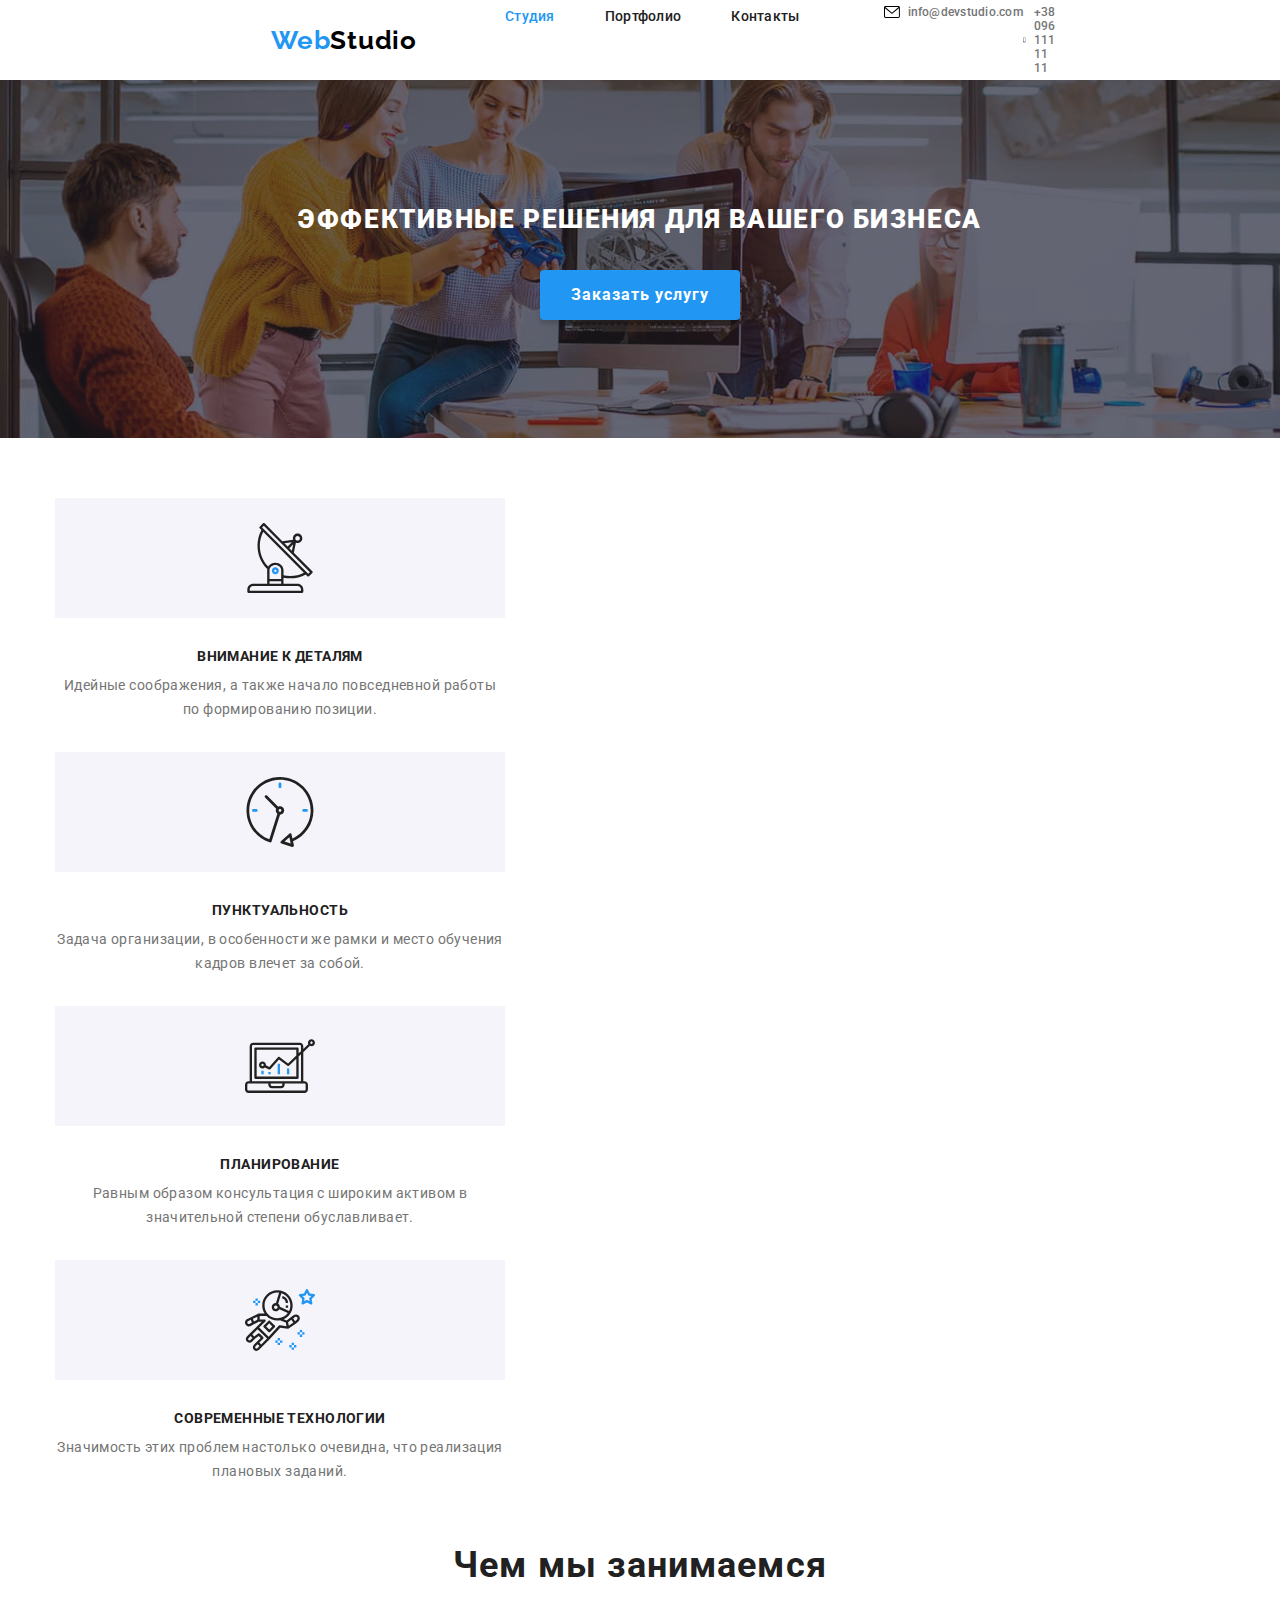
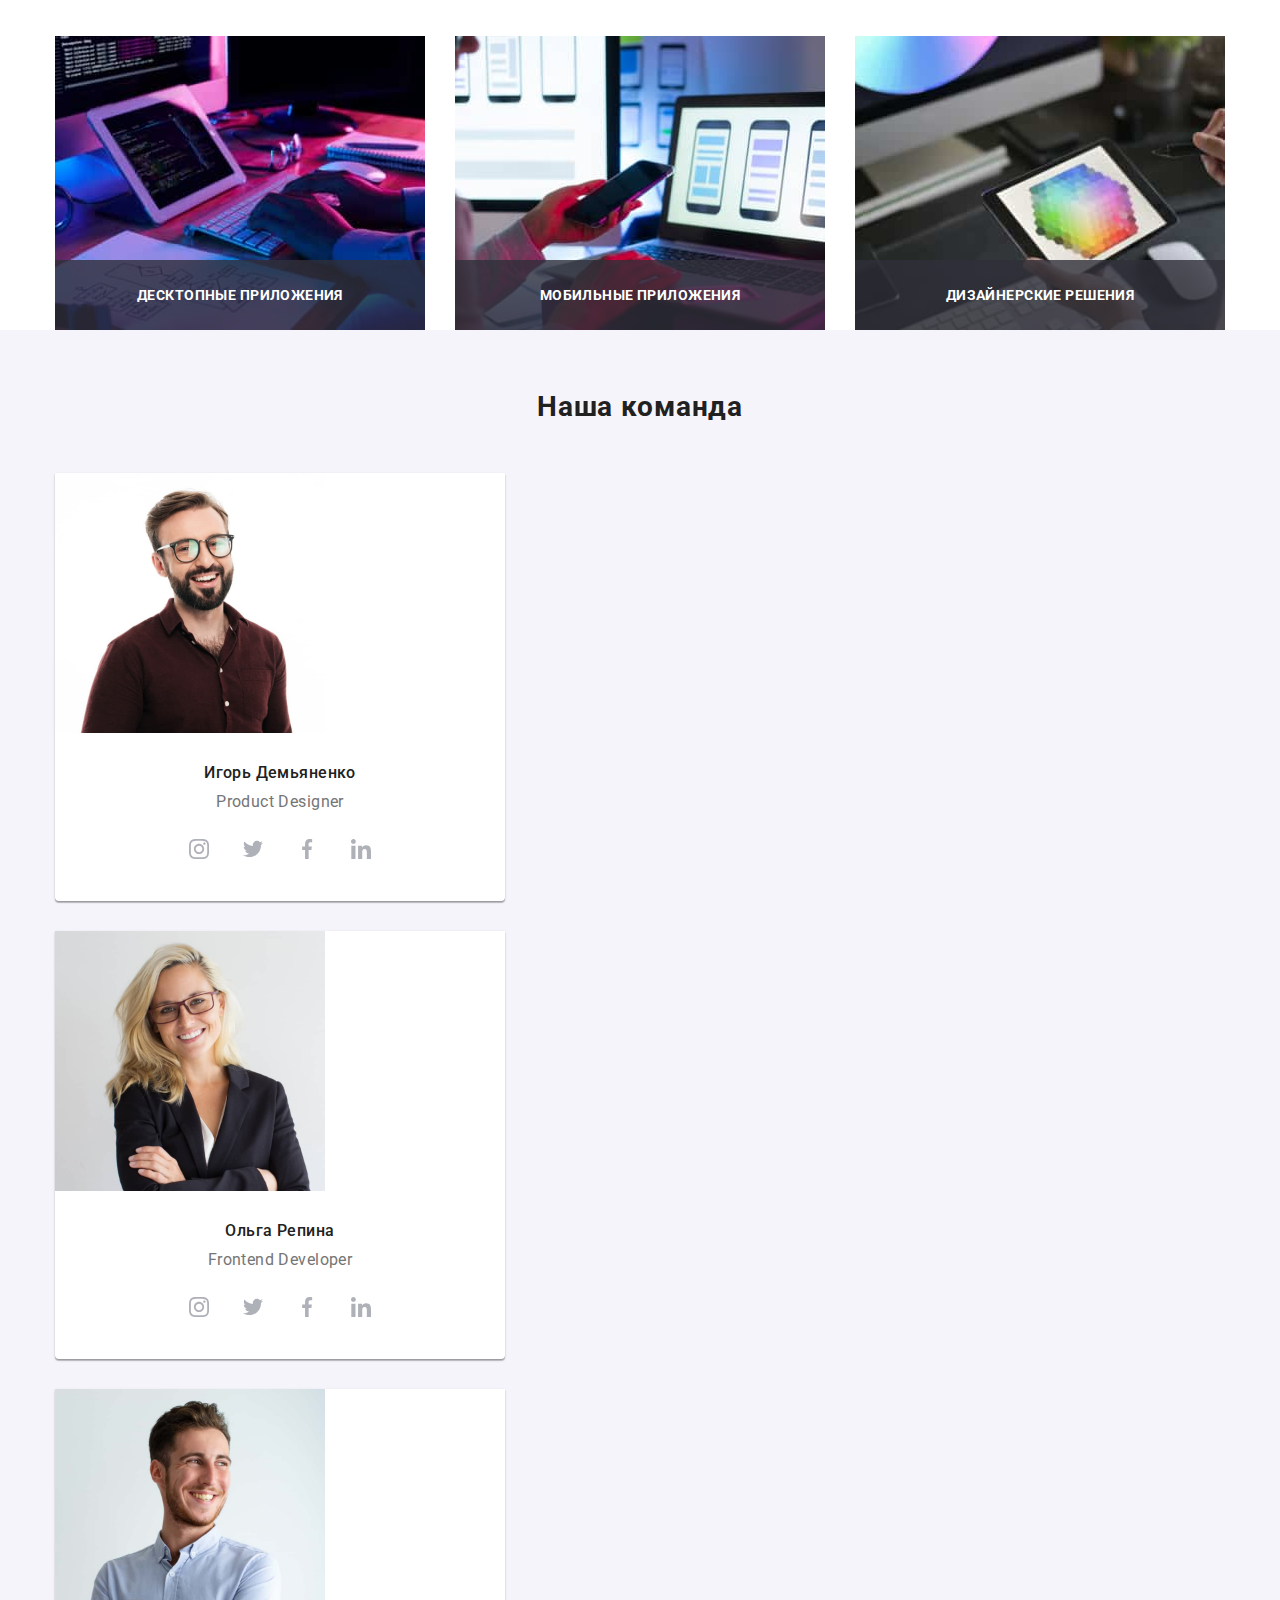
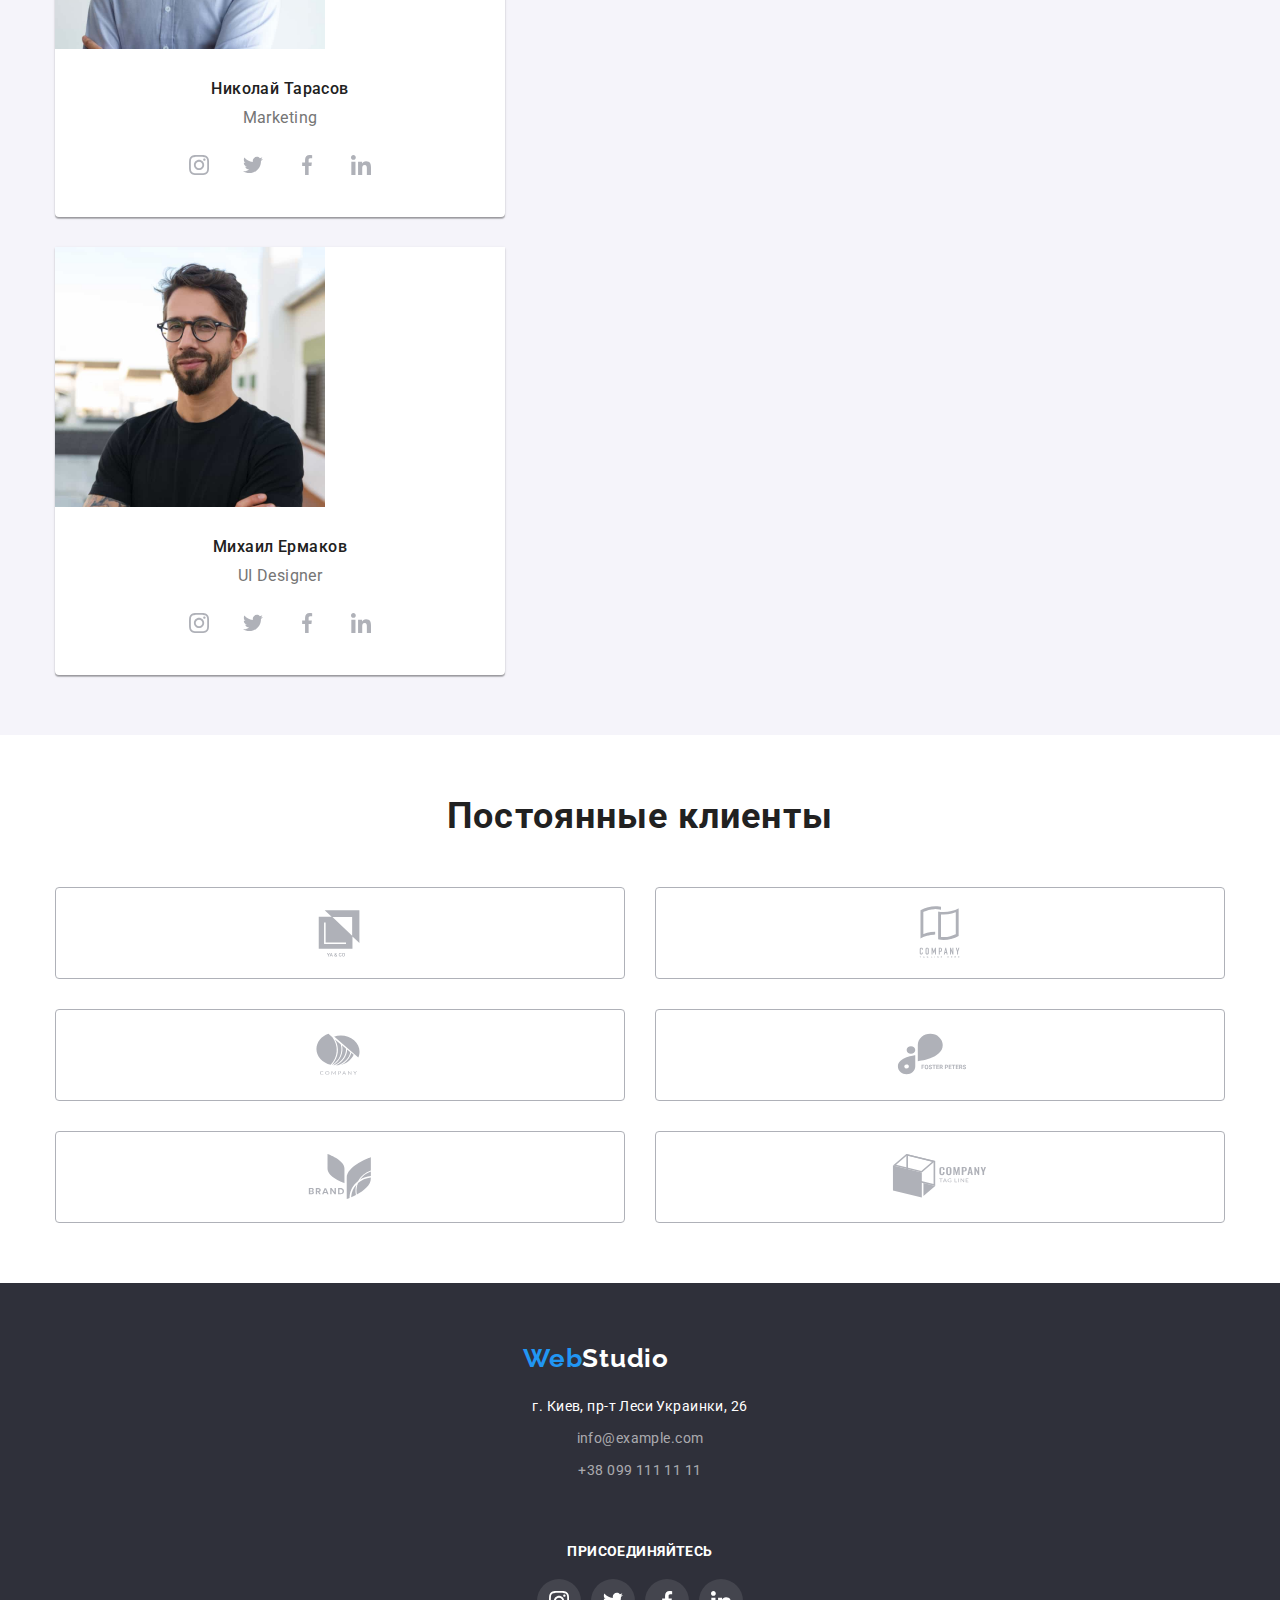
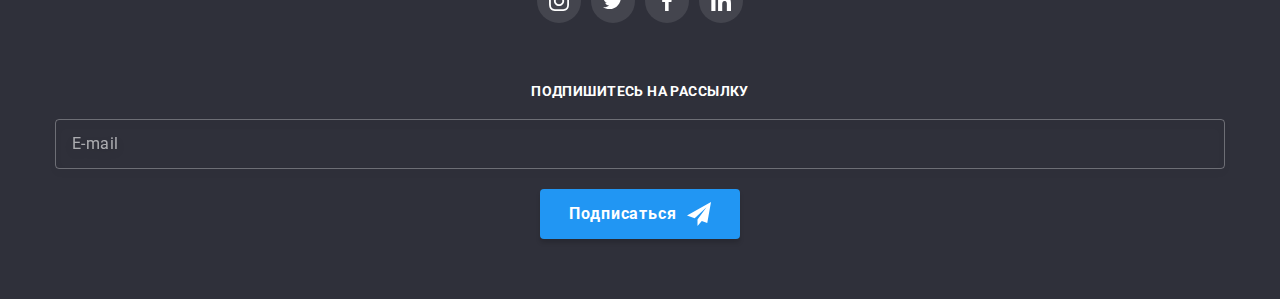
==== commit 429b2b06: "3" ====
--- a/index.html
+++ b/index.html
@@ -61,38 +61,40 @@
               </li>
             </ul>
           </nav>
-          <ul class="main-header__contact">
-            <li class="main-header__item">
-              <a class="main-header__link" href="mailto:info@devstudio.com">
-                <svg class="main-header__icon" width="16px" height="12px">
-                  <use href="./img/vectors.svg#icon-mail"></use>
-                </svg>
-                <p class="main-header__text">info@devstudio.com</p>
-              </a>
-            </li>
-            <li class="main-header__item">
-              <a class="main-header__link" href="tel:+380961111111">
-                <svg class="main-header__icon" width="10px" height="16px">
-                  <use href="./img/vectors.svg#icon-smartphone"></use>
-                </svg>
-                <p class="main-header__text">+38 096 111 11 11</p>
-              </a>
-            </li>
-          </ul>
-          <ul class="main-header__social">
-            <li class="main-header__social-list">
-              <a class="main-header__social-link" href="">Instagram</a>
-            </li>
-            <li class="main-header__social-list">
-              <a class="main-header__social-link" href="">Twitter</a>
-            </li>
-            <li class="main-header__social-list">
-              <a class="main-header__social-link" href="">Facebook</a>
-            </li>
-            <li class="main-header__social-list">
-              <a class="main-header__social-link" href="">LinkedIn</a>
-            </li>
-          </ul>
+          <div>
+            <ul class="main-header__contact">
+              <li class="main-header__item">
+                <a class="main-header__link" href="mailto:info@devstudio.com">
+                  <svg class="main-header__icon" width="16px" height="12px">
+                    <use href="./img/vectors.svg#icon-mail"></use>
+                  </svg>
+                  <p class="main-header__text">info@devstudio.com</p>
+                </a>
+              </li>
+              <li class="main-header__item">
+                <a class="main-header__link" href="tel:+380961111111">
+                  <svg class="main-header__icon" width="10px" height="16px">
+                    <use href="./img/vectors.svg#icon-smartphone"></use>
+                  </svg>
+                  <p class="main-header__text">+38 096 111 11 11</p>
+                </a>
+              </li>
+            </ul>
+            <ul class="main-header__social">
+              <li class="main-header__social-list">
+                <a class="main-header__social-link" href="">Instagram</a>
+              </li>
+              <li class="main-header__social-list">
+                <a class="main-header__social-link" href="">Twitter</a>
+              </li>
+              <li class="main-header__social-list">
+                <a class="main-header__social-link" href="">Facebook</a>
+              </li>
+              <li class="main-header__social-list">
+                <a class="main-header__social-link" href="">LinkedIn</a>
+              </li>
+            </ul>
+          </div>
         </div>
       </div>
     </header>
--- a/css/main.min.css
+++ b/css/main.min.css
@@ -1,3 +1,3 @@
 *,::before,::after{-webkit-box-sizing:border-box;box-sizing:border-box}html{line-height:1.15;-webkit-text-size-adjust:100%;-moz-tab-size:4;-o-tab-size:4;tab-size:4}body{margin:0;font-family:system-ui,-apple-system,"Segoe UI",Roboto,Helvetica,Arial,sans-serif,"Apple Color Emoji","Segoe UI Emoji"}hr{height:0;color:inherit}abbr[title]{-webkit-text-decoration:underline dotted;text-decoration:underline dotted}b,strong{font-weight:bolder}code,kbd,samp,pre{font-family:ui-monospace, SFMono-Regular, Consolas, "Liberation Mono", Menlo,- monospace;font-size:1em}small{font-size:80%}sub,sup{font-size:75%;line-height:0;position:relative;vertical-align:baseline}sub{bottom:-0.25em}sup{top:-0.5em}table{text-indent:0;border-color:inherit}button,input,optgroup,select,textarea{font-family:inherit;font-size:100%;line-height:1.15;margin:0}button,select{text-transform:none}button,[type="button"],[type="reset"],[type="submit"]{-webkit-appearance:button}::-moz-focus-inner{border-style:none;padding:0}:-moz-focusring{outline:1px dotted ButtonText}:-moz-ui-invalid{box-shadow:none}legend{padding:0}progress{vertical-align:baseline}::-webkit-inner-spin-button,::-webkit-outer-spin-button{height:auto}[type="search"]{-webkit-appearance:textfield;outline-offset:-2px}::-webkit-search-decoration{-webkit-appearance:none}::-webkit-file-upload-button{-webkit-appearance:button;font:inherit}summary{display:list-item}h1,h2,h3,h4,h5,h6,p{margin:0}a{text-decoration:none}ul{list-style:none;margin:0;padding-left:0}img{display:block}body{font-family:"Roboto", "arial", sans-serif;font-weight:400;font-size:14px;line-height:1.71;font-style:normal;letter-spacing:0.03em;background:#fff;color:#757575}.visually-hidden{position:absolute;width:1px;height:1px;margin:-1px;border:0;padding:0;white-space:nowrap;-webkit-clip-path:inset(100%);clip-path:inset(100%);clip:rect(0 0 0 0);overflow:hidden}.conteiner{max-width:480px;padding-right:15px;padding-left:15px;margin-left:auto;margin-right:auto}@media screen and (min-width: 768px){.conteiner{max-width:768px;margin-left:auto;margin-right:auto}}@media screen and (min-width: 1200px){.conteiner{max-width:1200px;margin-left:auto;margin-right:auto}}.logo{font-family:Raleway;font-style:normal;font-weight:bold;font-size:26px;line-height:1.192;letter-spacing:0.03em;color:#2196f3}.main-header__conteiner{padding-top:16px;padding-bottom:16px;width:100%;position:relative}.logo__wrap{color:#000}.main-header__close{fill:#000}.main-header__menu{fill:#000}.main-header__button{padding:0;border:none;background-color:white;position:absolute;top:10px;right:10px;z-index:4}.main-header__button:hover .main-header__menu,.main-header__button:focus .main-header__menu,.main-header__button:hover .main-header__close,.main-header__button:focus .main-header__close{fill:#2196f3}@media screen and (min-width: 768px){.main-header__button{display:none}}.main-header__button .main-header__close{display:none}.main-header__button .main-header__menu{display:block}.main-header__button.is-open .main-header__close{display:block}.main-header__button.is-open .main-header__menu{display:none}.main-header__wrap{max-width:100%;padding-top:48px;padding-bottom:48px;padding-left:40px;background-color:white;top:0;right:0;left:0}@media screen and (max-width: 767px){.main-header__wrap{display:none;position:absolute}}@media screen and (max-width: 767px){.main-header__wrap.is-open{display:block}}.main-header__wrap{padding-top:48px;padding-bottom:48px;padding-left:40px;padding-right:40px}.navigation__item:not(:last-child){margin-bottom:32px}.navigation__link{font-family:Roboto;font-style:normal;font-weight:500;font-size:40px;line-height:47px;text-align:left;letter-spacing:0.02em;color:#212121}.main-header__link{font-family:Roboto;font-style:normal;font-weight:500;font-size:24px;line-height:28px;letter-spacing:0.02em;color:#757575}.main-header__contact{display:-webkit-box;display:-ms-flexbox;display:flex}@media screen and (max-width: 767px){.main-header__contact{-webkit-box-orient:vertical;-webkit-box-direction:reverse;-ms-flex-direction:column-reverse;flex-direction:column-reverse;margin-bottom:64px}}.main-header__item:not(:first-child){margin-bottom:32px}.main-header__item:last-child .main-header__link{font-family:Roboto;font-style:normal;font-weight:500;font-size:34px;line-height:40px;letter-spacing:0.02em;color:#2196f3}@media screen and (max-width: 767px){.main-header__icon{display:none}}.navigation{margin-bottom:302px}.navigation__link:focus,.navigation__link:hover{color:#2196f3}.main-header__social{display:-webkit-box;display:-ms-flexbox;display:flex}@media screen and (min-width: 768px){.main-header__social{display:none}}.main-header__social-list{margin-right:20px;position:relative}.main-header__social-list:last-child{margin-right:0}.main-header__social-list:not(:last-child)::after{content:'';border-right:1px solid rgba(33,33,33,0.2);position:absolute;top:0;right:-10px;height:100%}.main-header__social-link{font-family:Roboto;font-style:normal;font-weight:500;font-size:18px;line-height:1.22;letter-spacing:0.02em;color:#2196f3}.button{width:200px;height:50px;background-color:#2196f3;padding:0;border:0px;border-radius:4px;-webkit-box-shadow:0px 4px 4px rgba(0,0,0,0.15);box-shadow:0px 4px 4px rgba(0,0,0,0.15);font-family:Roboto;font-style:normal;font-weight:bold;font-size:16px;line-height:1.87;display:-webkit-box;display:-ms-flexbox;display:flex;-webkit-box-align:center;-ms-flex-align:center;align-items:center;-webkit-box-pack:center;-ms-flex-pack:center;justify-content:center;letter-spacing:0.06em;cursor:pointer;color:#fff;-webkit-transition:background-color 250ms cubic-bezier(0.4, 0, 0.2, 1);transition:background-color 250ms cubic-bezier(0.4, 0, 0.2, 1)}.button:hover,.button:focus{background-color:#188ce8}.main-section{background-image:-webkit-gradient(linear, left top, right top, from(rgba(47,48,58,0.4)), to(rgba(47,48,58,0.4))),url(../img/background-hero.jpg);background-image:linear-gradient(to right, rgba(47,48,58,0.4), rgba(47,48,58,0.4)),url(../img/background-hero.jpg);background-size:cover;background-repeat:no-repeat;background-position:center;margin-right:auto;margin-left:auto;-webkit-box-sizing:border-box;box-sizing:border-box;padding-top:118px;padding-bottom:118px}.main-section--conteiner{display:-webkit-box;display:-ms-flexbox;display:flex;-webkit-box-align:center;-ms-flex-align:center;align-items:center;-webkit-box-pack:center;-ms-flex-pack:center;justify-content:center;-webkit-box-orient:vertical;-webkit-box-direction:normal;-ms-flex-direction:column;flex-direction:column}.main-section__heading{color:#fff;font-family:Roboto;font-style:normal;font-weight:900;font-size:26px;line-height:1.62;text-align:center;letter-spacing:0.06em;text-transform:uppercase;margin-top:0;margin-bottom:30px}.backdrop{position:fixed;top:0;left:0;bottom:0;right:0;background-color:rgba(0,0,0,0.2);opacity:1;-webkit-transition:opacity 250ms cubic-bezier(0.4, 0, 0.2, 1);transition:opacity 250ms cubic-bezier(0.4, 0, 0.2, 1);z-index:5}.backdrop.is-hidden{opacity:0;pointer-events:none;-webkit-transition:opacity 250ms cubic-bezier(0.4, 0, 0.2, 1);transition:opacity 250ms cubic-bezier(0.4, 0, 0.2, 1)}.modal{position:absolute;top:50%;left:50%;-webkit-transform:translate(-50%, -50%);transform:translate(-50%, -50%);width:100%;height:100%;background-color:#fff;padding:40px;overflow-y:scroll}@media screen and (min-width: 480px){.modal{width:450px;height:609px;overflow:hidden}}.modal__button-close{width:30px;height:30px;display:-webkit-box;display:-ms-flexbox;display:flex;-webkit-box-pack:center;-ms-flex-pack:center;justify-content:center;-webkit-box-align:center;-ms-flex-align:center;align-items:center;border-radius:50%;border:1px solid rgba(0,0,0,0.1);background-color:#fff;position:absolute;top:8px;right:8px;cursor:pointer}.modal__button-close:hover .modal__button-icon,.modal__button-close:focus .modal__button-icon{fill:#2196f3}.modal__button-icon{height:11px;width:11px;fill:#000000;-webkit-transition:fill 250ms cubic-bezier(0.4, 0, 0.2, 1);transition:fill 250ms cubic-bezier(0.4, 0, 0.2, 1)}.modal__form{display:-webkit-box;display:-ms-flexbox;display:flex;-webkit-box-orient:vertical;-webkit-box-direction:normal;-ms-flex-direction:column;flex-direction:column;-webkit-box-align:center;-ms-flex-align:center;align-items:center}.modal__heading{font-family:Roboto;font-style:normal;font-weight:bold;font-size:20px;line-height:1.5;text-align:center;letter-spacing:0.03em;color:#212121;margin-bottom:12px}.modal__wrap{width:100%;margin-bottom:10px;display:-webkit-box;display:-ms-flexbox;display:flex;-webkit-box-orient:vertical;-webkit-box-direction:normal;-ms-flex-direction:column;flex-direction:column}.modal__wrap:nth-child(4){margin-bottom:20px}.modal__label{font-family:Roboto;font-style:normal;font-weight:normal;font-size:12px;line-height:14px;letter-spacing:0.01em;color:#757575;margin-bottom:4px}.modal__text-area{position:relative}.modal__icon{position:absolute;left:15px;top:50%;-webkit-transform:translateY(-50%);transform:translateY(-50%);fill:#212121;width:18px;height:18px;-webkit-transition:fill 250ms cubic-bezier(0.4, 0, 0.2, 1);transition:fill 250ms cubic-bezier(0.4, 0, 0.2, 1)}.modal__check-icon{fill:#ffffff;border:2px solid #000000;width:16px;height:15px;border-radius:2px;border:2px solid #000000;-webkit-transition:border-color 250ms cubic-bezier(0.4, 0, 0.2, 1),background-color 250ms cubic-bezier(0.4, 0, 0.2, 1);transition:border-color 250ms cubic-bezier(0.4, 0, 0.2, 1),background-color 250ms cubic-bezier(0.4, 0, 0.2, 1)}.modal__check:checked ~ .modal__check-label .modal__check-icon{background-color:#2196f3;border-color:#2196f3;border-radius:2px;-webkit-transition:border-color 250ms cubic-bezier(0.4, 0, 0.2, 1),250ms cubic-bezier(0.4, 0, 0.2, 1);transition:border-color 250ms cubic-bezier(0.4, 0, 0.2, 1),250ms cubic-bezier(0.4, 0, 0.2, 1)}.modal__check{position:absolute;width:1px;height:1px;margin:-1px;border:0;padding:0;white-space:nowrap;-webkit-clip-path:inset(100%);clip-path:inset(100%);clip:rect(0 0 0 0);overflow:hidden}.modal__input{width:100%;height:40px;border:1px solid rgba(33,33,33,0.2);-webkit-box-sizing:border-box;box-sizing:border-box;border-radius:4px;padding-left:42px;outline:none;-webkit-transition:border-color 250ms cubic-bezier(0.4, 0, 0.2, 1);transition:border-color 250ms cubic-bezier(0.4, 0, 0.2, 1)}.modal__input:checked{border-color:#2196f3}.modal__input:focus,.modal__textarea:focus{border-color:#2196f3}.modal__input:focus+.modal__icon{fill:#2196f3}.modal__textarea{width:100%;height:120px;resize:none;outline:none;border:1px solid rgba(33,33,33,0.2);-webkit-box-sizing:border-box;box-sizing:border-box;border-radius:4px;padding-top:12px;padding-right:16px;padding-bottom:12px;padding-left:16px;-webkit-transition:border-color 250ms cubic-bezier(0.4, 0, 0.2, 1);transition:border-color 250ms cubic-bezier(0.4, 0, 0.2, 1)}.modal__textarea::-webkit-input-placeholder{font-family:Roboto;font-style:normal;font-weight:normal;font-size:12px;line-height:14px;letter-spacing:0.01em;color:rgba(117,117,117,0.5)}.modal__textarea:-ms-input-placeholder{font-family:Roboto;font-style:normal;font-weight:normal;font-size:12px;line-height:14px;letter-spacing:0.01em;color:rgba(117,117,117,0.5)}.modal__textarea::-ms-input-placeholder{font-family:Roboto;font-style:normal;font-weight:normal;font-size:12px;line-height:14px;letter-spacing:0.01em;color:rgba(117,117,117,0.5)}.modal__textarea::placeholder{font-family:Roboto;font-style:normal;font-weight:normal;font-size:12px;line-height:14px;letter-spacing:0.01em;color:rgba(117,117,117,0.5)}.modal__contract{-webkit-text-decoration-line:underline;text-decoration-line:underline;color:#2196f3}.modal__submit{margin-top:30px}.modal__agree{font-family:Roboto;font-style:normal;font-weight:normal;font-size:12px;line-height:14px;letter-spacing:0.03em}.advantages{padding-bottom:0;margin-bottom:60px;margin-top:60px}.advantages__item{max-width:450px;text-align:center;margin-bottom:30px}.advantages__item:last-child{margin-bottom:0}.advantages__wrap{display:-webkit-box;display:-ms-flexbox;display:flex;-webkit-box-align:center;-ms-flex-align:center;align-items:center;-webkit-box-pack:center;-ms-flex-pack:center;justify-content:center;background-color:#f5f4fa;max-width:450px;height:120px;margin-bottom:30px}.advantages__heading{font-family:Roboto;font-style:normal;font-weight:bold;font-size:14px;line-height:16px;letter-spacing:0.03em;text-transform:uppercase;color:#212121;margin-bottom:10px}.advantages__text{max-width:450px}.main-section__heading{max-width:100%}.services{margin-top:0}@media screen and (max-width: 1199px){.services{display:none}}.services__title{margin-bottom:50px}.title-h2{font-family:Roboto;font-style:normal;font-weight:bold;font-size:36px;line-height:42px;text-align:center;letter-spacing:0.03em;color:#212121}.services__list{display:-webkit-box;display:-ms-flexbox;display:flex}.services__item{position:relative;width:370px;height:294px}.services__item:not(:last-child){margin-right:30px}.services__subtitle{font-family:Roboto;font-style:normal;font-weight:bold;font-size:14px;line-height:16px;text-align:center;letter-spacing:0.03em;text-transform:uppercase;color:#fff}.services__wrapper{position:absolute;width:370px;height:70px;background-color:rgba(47,48,58,0.8);left:0;bottom:0;display:-webkit-box;display:-ms-flexbox;display:flex;-webkit-box-align:center;-ms-flex-align:center;align-items:center;-webkit-box-pack:center;-ms-flex-pack:center;justify-content:center}.team{padding-top:60px;padding-bottom:60px;background-color:#f5f4fa}.team__title{margin-bottom:50px;font-family:Roboto;font-style:normal;font-weight:bold;font-size:28px;line-height:33px;text-align:center;letter-spacing:0.03em}.team__item{max-width:450px;background-color:#fff;-webkit-box-shadow:0px 1px 3px rgba(0,0,0,0.12),0px 1px 1px rgba(0,0,0,0.14),0px 2px 1px rgba(0,0,0,0.2);box-shadow:0px 1px 3px rgba(0,0,0,0.12),0px 1px 1px rgba(0,0,0,0.14),0px 2px 1px rgba(0,0,0,0.2);border-radius:0px 0px 4px 4px;margin-bottom:30px}.team__item:last-child{margin-bottom:0}.team__card{padding-top:30px;padding-bottom:30px;padding-left:10px;padding-right:10px;text-align:center}.team__name{font-weight:500;font-size:16px;line-height:1.19;color:#212121;margin-bottom:10px}.team__post{font-weight:normal;font-size:16px;line-height:1.19;margin-bottom:16px;color:#757575}.team--social__icon{fill:#afb1b8;-webkit-transition:fill 250ms cubic-bezier(0.4, 0, 0.2, 1);transition:fill 250ms cubic-bezier(0.4, 0, 0.2, 1)}.social__link:hover .team--social__icon,.social__link:focus .team--social__icon{fill:#fff}.social__link--team:hover,.social__link--team:focus{background-color:#2196f3}.social{display:-webkit-box;display:-ms-flexbox;display:flex;margin-right:auto;margin-left:auto;-webkit-box-pack:center;-ms-flex-pack:center;justify-content:center}.social__list{margin-right:10px;width:44px;height:44px}.social__list:last-child{margin-right:0}.social__link{width:44px;height:44px;border-radius:50%;-webkit-box-align:center;-ms-flex-align:center;align-items:center;-webkit-box-pack:center;-ms-flex-pack:center;justify-content:center;display:-webkit-inline-box;display:-ms-inline-flexbox;display:inline-flex;-webkit-transition:background-color 250ms cubic-bezier(0.4, 0, 0.2, 1);transition:background-color 250ms cubic-bezier(0.4, 0, 0.2, 1)}.social__icon{width:20px;height:20px;-webkit-transition:fill 250ms cubic-bezier(0.4, 0, 0.2, 1);transition:fill 250ms cubic-bezier(0.4, 0, 0.2, 1)}.clients{padding-top:60px;padding-bottom:60px}.clients__title{padding-bottom:50px}.clients__list{display:-webkit-box;display:-ms-flexbox;display:flex;margin:-15px;-ms-flex-wrap:wrap;flex-wrap:wrap}.clients__item{width:calc((100% - 2 * 30px) / 2);height:92px;margin:15px}.clients__link{display:-webkit-box;display:-ms-flexbox;display:flex;border:1px solid #afb1b8;border-radius:4px;height:100%;-webkit-box-pack:center;-ms-flex-pack:center;justify-content:center;-webkit-box-align:center;-ms-flex-align:center;align-items:center;-webkit-transition:border-color 250ms cubic-bezier(0.4, 0, 0.2, 1);transition:border-color 250ms cubic-bezier(0.4, 0, 0.2, 1)}.clients__link:hover,.clients__link:focus{border-color:#2196f3}.clients__icon{width:106px;height:60px;fill:#afb1b8;-webkit-transition:fill 250ms cubic-bezier(0.4, 0, 0.2, 1);transition:fill 250ms cubic-bezier(0.4, 0, 0.2, 1)}.clients__link:hover .clients__icon,.clients__link:focus .clients__icon{fill:#2196f3}.footer{padding-top:60px;padding-bottom:60px;background-color:#2f303a}.footer__cont{text-align:center}.logo__wrap--footer{color:#fff}.footer__contacts{margin-top:20px}.footer__address{font-family:Roboto;font-style:normal;font-weight:normal;font-size:14px;line-height:1.71;letter-spacing:0.03em;color:#fff}.footer__contact{margin-top:8px;display:block;font-family:Roboto;font-style:normal;font-weight:normal;font-size:14px;line-height:1.71;letter-spacing:0.03em;color:rgba(255,255,255,0.6);-webkit-transition:color 250ms cubic-bezier(0.4, 0, 0.2, 1);transition:color 250ms cubic-bezier(0.4, 0, 0.2, 1)}.footer__contact:hover,.footer__contact:focus{color:#2196f3}.footer__social{display:-webkit-box;display:-ms-flexbox;display:flex;-webkit-box-orient:vertical;-webkit-box-direction:normal;-ms-flex-direction:column;flex-direction:column;margin-top:60px}.footer__heading{font-family:Roboto;font-style:normal;font-weight:bold;font-size:14px;line-height:16px;letter-spacing:0.03em;text-transform:uppercase;color:#fff;margin-bottom:20px}.social__link--footer{background-color:rgba(255,255,255,0.1)}.footer--social__icon{fill:#fff}.footer__form{display:-webkit-box;display:-ms-flexbox;display:flex;-webkit-box-orient:vertical;-webkit-box-direction:normal;-ms-flex-direction:column;flex-direction:column;width:100%;-webkit-box-align:center;-ms-flex-align:center;align-items:center}.footer__input{width:100%;height:50px;padding-top:15px;padding-bottom:15px;padding-left:16px;padding-right:16px;background-color:inherit;border:1px solid rgba(255,255,255,0.3);-webkit-box-sizing:border-box;box-sizing:border-box;-webkit-filter:drop-shadow(0px 4px 4px rgba(0,0,0,0.15));filter:drop-shadow(0px 4px 4px rgba(0,0,0,0.15));border-radius:4px;font-family:Roboto;font-style:normal;font-weight:normal;font-size:16px;line-height:1.25;letter-spacing:0.03em;color:#fff}.footer__input::-webkit-input-placeholder{font-family:Roboto;font-style:normal;font-weight:normal;font-size:16px;line-height:1.25;letter-spacing:0.03em;color:rgba(255,255,255,0.6)}.footer__input:-ms-input-placeholder{font-family:Roboto;font-style:normal;font-weight:normal;font-size:16px;line-height:1.25;letter-spacing:0.03em;color:rgba(255,255,255,0.6)}.footer__input::-ms-input-placeholder{font-family:Roboto;font-style:normal;font-weight:normal;font-size:16px;line-height:1.25;letter-spacing:0.03em;color:rgba(255,255,255,0.6)}.footer__input::placeholder{font-family:Roboto;font-style:normal;font-weight:normal;font-size:16px;line-height:1.25;letter-spacing:0.03em;color:rgba(255,255,255,0.6)}.footer__wrap{margin-top:60px}.footer__button{margin-top:20px;max-width:200px}.footer__icon{margin-left:10px}
+ monospace;font-size:1em}small{font-size:80%}sub,sup{font-size:75%;line-height:0;position:relative;vertical-align:baseline}sub{bottom:-0.25em}sup{top:-0.5em}table{text-indent:0;border-color:inherit}button,input,optgroup,select,textarea{font-family:inherit;font-size:100%;line-height:1.15;margin:0}button,select{text-transform:none}button,[type="button"],[type="reset"],[type="submit"]{-webkit-appearance:button}::-moz-focus-inner{border-style:none;padding:0}:-moz-focusring{outline:1px dotted ButtonText}:-moz-ui-invalid{box-shadow:none}legend{padding:0}progress{vertical-align:baseline}::-webkit-inner-spin-button,::-webkit-outer-spin-button{height:auto}[type="search"]{-webkit-appearance:textfield;outline-offset:-2px}::-webkit-search-decoration{-webkit-appearance:none}::-webkit-file-upload-button{-webkit-appearance:button;font:inherit}summary{display:list-item}h1,h2,h3,h4,h5,h6,p{margin:0}a{text-decoration:none}ul{list-style:none;margin:0;padding-left:0}img{display:block}body{font-family:"Roboto", "arial", sans-serif;font-weight:400;font-size:14px;line-height:1.71;font-style:normal;letter-spacing:0.03em;background:#fff;color:#757575}.visually-hidden{position:absolute;width:1px;height:1px;margin:-1px;border:0;padding:0;white-space:nowrap;-webkit-clip-path:inset(100%);clip-path:inset(100%);clip:rect(0 0 0 0);overflow:hidden}.conteiner{max-width:480px;padding-right:15px;padding-left:15px;margin-left:auto;margin-right:auto}@media screen and (min-width: 768px){.conteiner{max-width:768px;margin-left:auto;margin-right:auto}}@media screen and (min-width: 1200px){.conteiner{max-width:1200px;margin-left:auto;margin-right:auto}}.logo{font-family:Raleway;font-style:normal;font-weight:bold;font-size:26px;line-height:1.192;letter-spacing:0.03em;color:#2196f3}@media screen and (min-width: 768px){.logo{margin-right:88px}}.main-header__conteiner{padding-top:16px;padding-bottom:16px;width:100%;position:relative}@media screen and (min-width: 768px){.main-header__conteiner{display:-webkit-box;display:-ms-flexbox;display:flex;-webkit-box-align:center;-ms-flex-align:center;align-items:center;padding-left:15px;padding-right:15px;padding-top:0;padding-bottom:0;max-width:768px;height:80px}}.logo__wrap{color:#000}.main-header__close{fill:#000}.main-header__menu{fill:#000}.main-header__button{padding:0;border:none;background-color:white;position:absolute;top:10px;right:10px;z-index:4}.main-header__button:hover .main-header__menu,.main-header__button:focus .main-header__menu,.main-header__button:hover .main-header__close,.main-header__button:focus .main-header__close{fill:#2196f3}@media screen and (min-width: 768px){.main-header__button{display:none}}.main-header__button .main-header__close{display:none}.main-header__button .main-header__menu{display:block}.main-header__button.is-open .main-header__close{display:block}.main-header__button.is-open .main-header__menu{display:none}.main-header__wrap{z-index:2;background-color:white;top:0;right:0;left:0}@media screen and (min-width: 768px){.main-header__wrap{display:-webkit-box;display:-ms-flexbox;display:flex}}@media screen and (max-width: 767px){.main-header__wrap{width:100%;height:100vh;padding-top:48px;padding-bottom:48px;padding-left:40px;padding-right:40px}}@media screen and (max-width: 767px){.main-header__wrap{display:none;position:absolute}}@media screen and (max-width: 767px){.main-header__wrap.is-open{display:-webkit-box;display:-ms-flexbox;display:flex;-webkit-box-orient:vertical;-webkit-box-direction:normal;-ms-flex-direction:column;flex-direction:column;-webkit-box-pack:justify;-ms-flex-pack:justify;justify-content:space-between;overflow:hidden}}@media screen and (min-width: 768px){.main-header__wrap.is-open{display:-webkit-box;display:-ms-flexbox;display:flex}}@media screen and (max-width: 767px){.navigation__item:not(:last-child){margin-bottom:32px}}@media screen and (min-width: 768px){.navigation__item:not(:last-child){margin-right:50px}}.navigation__link{font-family:Roboto;font-style:normal;font-weight:500;font-size:40px;line-height:47px;text-align:left;letter-spacing:0.02em;color:#212121}@media screen and (min-width: 768px){.navigation__link{font-size:14px;line-height:16px}}.main-header__link{font-family:Roboto;font-style:normal;font-weight:500;font-size:24px;line-height:28px;letter-spacing:0.02em;color:#757575}@media screen and (min-width: 768px){.main-header__link{font-size:12px;line-height:14px;display:-webkit-box;display:-ms-flexbox;display:flex;-webkit-box-align:center;-ms-flex-align:center;align-items:center}}.main-header__contact{display:-webkit-box;display:-ms-flexbox;display:flex}@media screen and (max-width: 1200px){.main-header__contact{-webkit-box-orient:vertical;-webkit-box-direction:normal;-ms-flex-direction:column;flex-direction:column}}@media screen and (max-width: 767px){.main-header__contact{-webkit-box-orient:vertical;-webkit-box-direction:reverse;-ms-flex-direction:column-reverse;flex-direction:column-reverse;margin-bottom:64px;font-size:12px;line-height:14px}}@media screen and (min-width: 168px) and (max-width: 1199px){.main-header__item{margin-bottom:10px}.main-header__item:last-child{margin-bottom:0}}@media screen and (max-width: 767px){.main-header__item:not(:first-child){margin-bottom:32px}}@media screen and (max-width: 767px){.main-header__item:last-child .main-header__link{font-family:Roboto;font-style:normal;font-weight:500;font-size:34px;line-height:40px;letter-spacing:0.02em;color:#2196f3}}.main-header__icon{margin-right:8px}@media screen and (max-width: 767px){.main-header__icon{display:none}}.navigation__link{padding-top:32px;padding-bottom:32px;-webkit-transition:Color 250ms cubic-bezier(0.4, 0, 0.2, 1);transition:Color 250ms cubic-bezier(0.4, 0, 0.2, 1)}.navigation__link:focus,.navigation__link:hover{color:#2196f3}.navigation__link--active{color:#2196f3}.main-header__social{display:-webkit-box;display:-ms-flexbox;display:flex}@media screen and (min-width: 768px){.main-header__social{display:none}}.main-header__social-list{margin-right:20px;position:relative}.main-header__social-list:last-child{margin-right:0}.main-header__social-list:not(:last-child)::after{content:'';border-right:1px solid rgba(33,33,33,0.2);position:absolute;top:0;right:-10px;height:100%}.main-header__social-link{font-family:Roboto;font-style:normal;font-weight:500;font-size:18px;line-height:1.22;letter-spacing:0.02em;color:#2196f3}@media screen and (max-width: 410px){.main-header__social-link{font-size:14px;line-height:1.22;letter-spacing:0.02em}}@media screen and (min-width: 768px){.navigation__list{display:-webkit-box;display:-ms-flexbox;display:flex}}@media screen and (min-width: 768px){.navigation{margin-right:84px}}.button{width:200px;height:50px;background-color:#2196f3;padding:0;border:0px;border-radius:4px;-webkit-box-shadow:0px 4px 4px rgba(0,0,0,0.15);box-shadow:0px 4px 4px rgba(0,0,0,0.15);font-family:Roboto;font-style:normal;font-weight:bold;font-size:16px;line-height:1.87;display:-webkit-box;display:-ms-flexbox;display:flex;-webkit-box-align:center;-ms-flex-align:center;align-items:center;-webkit-box-pack:center;-ms-flex-pack:center;justify-content:center;letter-spacing:0.06em;cursor:pointer;color:#fff;-webkit-transition:background-color 250ms cubic-bezier(0.4, 0, 0.2, 1);transition:background-color 250ms cubic-bezier(0.4, 0, 0.2, 1)}.button:hover,.button:focus{background-color:#188ce8}.main-section{background-image:-webkit-gradient(linear, left top, right top, from(rgba(47,48,58,0.4)), to(rgba(47,48,58,0.4))),url(../img/background-hero.jpg);background-image:linear-gradient(to right, rgba(47,48,58,0.4), rgba(47,48,58,0.4)),url(../img/background-hero.jpg);background-size:cover;background-repeat:no-repeat;background-position:center;margin-right:auto;margin-left:auto;-webkit-box-sizing:border-box;box-sizing:border-box;padding-top:118px;padding-bottom:118px}.main-section--conteiner{display:-webkit-box;display:-ms-flexbox;display:flex;-webkit-box-align:center;-ms-flex-align:center;align-items:center;-webkit-box-pack:center;-ms-flex-pack:center;justify-content:center;-webkit-box-orient:vertical;-webkit-box-direction:normal;-ms-flex-direction:column;flex-direction:column}.main-section__heading{color:#fff;font-family:Roboto;font-style:normal;font-weight:900;font-size:26px;line-height:1.62;text-align:center;letter-spacing:0.06em;text-transform:uppercase;margin-top:0;margin-bottom:30px}.backdrop{position:fixed;top:0;left:0;bottom:0;right:0;background-color:rgba(0,0,0,0.2);opacity:1;-webkit-transition:opacity 250ms cubic-bezier(0.4, 0, 0.2, 1);transition:opacity 250ms cubic-bezier(0.4, 0, 0.2, 1);z-index:5}.backdrop.is-hidden{opacity:0;pointer-events:none;-webkit-transition:opacity 250ms cubic-bezier(0.4, 0, 0.2, 1);transition:opacity 250ms cubic-bezier(0.4, 0, 0.2, 1)}.modal{position:absolute;top:50%;left:50%;-webkit-transform:translate(-50%, -50%);transform:translate(-50%, -50%);width:100%;height:100%;background-color:#fff;padding:40px;overflow-y:scroll}@media screen and (min-width: 480px){.modal{width:450px;height:609px;overflow:hidden}}.modal__button-close{width:30px;height:30px;display:-webkit-box;display:-ms-flexbox;display:flex;-webkit-box-pack:center;-ms-flex-pack:center;justify-content:center;-webkit-box-align:center;-ms-flex-align:center;align-items:center;border-radius:50%;border:1px solid rgba(0,0,0,0.1);background-color:#fff;position:absolute;top:8px;right:8px;cursor:pointer}.modal__button-close:hover .modal__button-icon,.modal__button-close:focus .modal__button-icon{fill:#2196f3}.modal__button-icon{height:11px;width:11px;fill:#000000;-webkit-transition:fill 250ms cubic-bezier(0.4, 0, 0.2, 1);transition:fill 250ms cubic-bezier(0.4, 0, 0.2, 1)}.modal__form{display:-webkit-box;display:-ms-flexbox;display:flex;-webkit-box-orient:vertical;-webkit-box-direction:normal;-ms-flex-direction:column;flex-direction:column;-webkit-box-align:center;-ms-flex-align:center;align-items:center}.modal__heading{font-family:Roboto;font-style:normal;font-weight:bold;font-size:20px;line-height:1.5;text-align:center;letter-spacing:0.03em;color:#212121;margin-bottom:12px}.modal__wrap{width:100%;margin-bottom:10px;display:-webkit-box;display:-ms-flexbox;display:flex;-webkit-box-orient:vertical;-webkit-box-direction:normal;-ms-flex-direction:column;flex-direction:column}.modal__wrap:nth-child(4){margin-bottom:20px}.modal__label{font-family:Roboto;font-style:normal;font-weight:normal;font-size:12px;line-height:14px;letter-spacing:0.01em;color:#757575;margin-bottom:4px}.modal__text-area{position:relative}.modal__icon{position:absolute;left:15px;top:50%;-webkit-transform:translateY(-50%);transform:translateY(-50%);fill:#212121;width:18px;height:18px;-webkit-transition:fill 250ms cubic-bezier(0.4, 0, 0.2, 1);transition:fill 250ms cubic-bezier(0.4, 0, 0.2, 1)}.modal__check-icon{fill:#ffffff;border:2px solid #000000;width:16px;height:15px;border-radius:2px;border:2px solid #000000;-webkit-transition:border-color 250ms cubic-bezier(0.4, 0, 0.2, 1),background-color 250ms cubic-bezier(0.4, 0, 0.2, 1);transition:border-color 250ms cubic-bezier(0.4, 0, 0.2, 1),background-color 250ms cubic-bezier(0.4, 0, 0.2, 1)}.modal__check:checked ~ .modal__check-label .modal__check-icon{background-color:#2196f3;border-color:#2196f3;border-radius:2px;-webkit-transition:border-color 250ms cubic-bezier(0.4, 0, 0.2, 1),250ms cubic-bezier(0.4, 0, 0.2, 1);transition:border-color 250ms cubic-bezier(0.4, 0, 0.2, 1),250ms cubic-bezier(0.4, 0, 0.2, 1)}.modal__check{position:absolute;width:1px;height:1px;margin:-1px;border:0;padding:0;white-space:nowrap;-webkit-clip-path:inset(100%);clip-path:inset(100%);clip:rect(0 0 0 0);overflow:hidden}.modal__input{width:100%;height:40px;border:1px solid rgba(33,33,33,0.2);-webkit-box-sizing:border-box;box-sizing:border-box;border-radius:4px;padding-left:42px;outline:none;-webkit-transition:border-color 250ms cubic-bezier(0.4, 0, 0.2, 1);transition:border-color 250ms cubic-bezier(0.4, 0, 0.2, 1)}.modal__input:checked{border-color:#2196f3}.modal__input:focus,.modal__textarea:focus{border-color:#2196f3}.modal__input:focus+.modal__icon{fill:#2196f3}.modal__textarea{width:100%;height:120px;resize:none;outline:none;border:1px solid rgba(33,33,33,0.2);-webkit-box-sizing:border-box;box-sizing:border-box;border-radius:4px;padding-top:12px;padding-right:16px;padding-bottom:12px;padding-left:16px;-webkit-transition:border-color 250ms cubic-bezier(0.4, 0, 0.2, 1);transition:border-color 250ms cubic-bezier(0.4, 0, 0.2, 1)}.modal__textarea::-webkit-input-placeholder{font-family:Roboto;font-style:normal;font-weight:normal;font-size:12px;line-height:14px;letter-spacing:0.01em;color:rgba(117,117,117,0.5)}.modal__textarea:-ms-input-placeholder{font-family:Roboto;font-style:normal;font-weight:normal;font-size:12px;line-height:14px;letter-spacing:0.01em;color:rgba(117,117,117,0.5)}.modal__textarea::-ms-input-placeholder{font-family:Roboto;font-style:normal;font-weight:normal;font-size:12px;line-height:14px;letter-spacing:0.01em;color:rgba(117,117,117,0.5)}.modal__textarea::placeholder{font-family:Roboto;font-style:normal;font-weight:normal;font-size:12px;line-height:14px;letter-spacing:0.01em;color:rgba(117,117,117,0.5)}.modal__contract{-webkit-text-decoration-line:underline;text-decoration-line:underline;color:#2196f3}.modal__submit{margin-top:30px}.modal__agree{font-family:Roboto;font-style:normal;font-weight:normal;font-size:12px;line-height:14px;letter-spacing:0.03em}.advantages{padding-bottom:0;margin-bottom:60px;margin-top:60px}.advantages__item{max-width:450px;text-align:center;margin-bottom:30px}.advantages__item:last-child{margin-bottom:0}.advantages__wrap{display:-webkit-box;display:-ms-flexbox;display:flex;-webkit-box-align:center;-ms-flex-align:center;align-items:center;-webkit-box-pack:center;-ms-flex-pack:center;justify-content:center;background-color:#f5f4fa;max-width:450px;height:120px;margin-bottom:30px}.advantages__heading{font-family:Roboto;font-style:normal;font-weight:bold;font-size:14px;line-height:16px;letter-spacing:0.03em;text-transform:uppercase;color:#212121;margin-bottom:10px}.advantages__text{max-width:450px}.main-section__heading{max-width:100%}.services{margin-top:0}@media screen and (max-width: 1199px){.services{display:none}}.services__title{margin-bottom:50px}.title-h2{font-family:Roboto;font-style:normal;font-weight:bold;font-size:36px;line-height:42px;text-align:center;letter-spacing:0.03em;color:#212121}.services__list{display:-webkit-box;display:-ms-flexbox;display:flex}.services__item{position:relative;width:370px;height:294px}.services__item:not(:last-child){margin-right:30px}.services__subtitle{font-family:Roboto;font-style:normal;font-weight:bold;font-size:14px;line-height:16px;text-align:center;letter-spacing:0.03em;text-transform:uppercase;color:#fff}.services__wrapper{position:absolute;width:370px;height:70px;background-color:rgba(47,48,58,0.8);left:0;bottom:0;display:-webkit-box;display:-ms-flexbox;display:flex;-webkit-box-align:center;-ms-flex-align:center;align-items:center;-webkit-box-pack:center;-ms-flex-pack:center;justify-content:center}.team{padding-top:60px;padding-bottom:60px;background-color:#f5f4fa}.team__title{margin-bottom:50px;font-family:Roboto;font-style:normal;font-weight:bold;font-size:28px;line-height:33px;text-align:center;letter-spacing:0.03em}.team__item{max-width:450px;background-color:#fff;-webkit-box-shadow:0px 1px 3px rgba(0,0,0,0.12),0px 1px 1px rgba(0,0,0,0.14),0px 2px 1px rgba(0,0,0,0.2);box-shadow:0px 1px 3px rgba(0,0,0,0.12),0px 1px 1px rgba(0,0,0,0.14),0px 2px 1px rgba(0,0,0,0.2);border-radius:0px 0px 4px 4px;margin-bottom:30px}.team__item:last-child{margin-bottom:0}.team__card{padding-top:30px;padding-bottom:30px;padding-left:10px;padding-right:10px;text-align:center}.team__name{font-weight:500;font-size:16px;line-height:1.19;color:#212121;margin-bottom:10px}.team__post{font-weight:normal;font-size:16px;line-height:1.19;margin-bottom:16px;color:#757575}.team--social__icon{fill:#afb1b8;-webkit-transition:fill 250ms cubic-bezier(0.4, 0, 0.2, 1);transition:fill 250ms cubic-bezier(0.4, 0, 0.2, 1)}.social__link:hover .team--social__icon,.social__link:focus .team--social__icon{fill:#fff}.social__link--team:hover,.social__link--team:focus{background-color:#2196f3}.social{display:-webkit-box;display:-ms-flexbox;display:flex;margin-right:auto;margin-left:auto;-webkit-box-pack:center;-ms-flex-pack:center;justify-content:center}.social__list{margin-right:10px;width:44px;height:44px}.social__list:last-child{margin-right:0}.social__link{width:44px;height:44px;border-radius:50%;-webkit-box-align:center;-ms-flex-align:center;align-items:center;-webkit-box-pack:center;-ms-flex-pack:center;justify-content:center;display:-webkit-inline-box;display:-ms-inline-flexbox;display:inline-flex;-webkit-transition:background-color 250ms cubic-bezier(0.4, 0, 0.2, 1);transition:background-color 250ms cubic-bezier(0.4, 0, 0.2, 1)}.social__icon{width:20px;height:20px;-webkit-transition:fill 250ms cubic-bezier(0.4, 0, 0.2, 1);transition:fill 250ms cubic-bezier(0.4, 0, 0.2, 1)}.clients{padding-top:60px;padding-bottom:60px}.clients__title{padding-bottom:50px}.clients__list{display:-webkit-box;display:-ms-flexbox;display:flex;margin:-15px;-ms-flex-wrap:wrap;flex-wrap:wrap}.clients__item{width:calc((100% - 2 * 30px) / 2);height:92px;margin:15px}.clients__link{display:-webkit-box;display:-ms-flexbox;display:flex;border:1px solid #afb1b8;border-radius:4px;height:100%;-webkit-box-pack:center;-ms-flex-pack:center;justify-content:center;-webkit-box-align:center;-ms-flex-align:center;align-items:center;-webkit-transition:border-color 250ms cubic-bezier(0.4, 0, 0.2, 1);transition:border-color 250ms cubic-bezier(0.4, 0, 0.2, 1)}.clients__link:hover,.clients__link:focus{border-color:#2196f3}.clients__icon{width:106px;height:60px;fill:#afb1b8;-webkit-transition:fill 250ms cubic-bezier(0.4, 0, 0.2, 1);transition:fill 250ms cubic-bezier(0.4, 0, 0.2, 1)}.clients__link:hover .clients__icon,.clients__link:focus .clients__icon{fill:#2196f3}.footer{padding-top:60px;padding-bottom:60px;background-color:#2f303a}.footer__cont{text-align:center}.logo__wrap--footer{color:#fff}.footer__contacts{margin-top:20px}.footer__address{font-family:Roboto;font-style:normal;font-weight:normal;font-size:14px;line-height:1.71;letter-spacing:0.03em;color:#fff}.footer__contact{margin-top:8px;display:block;font-family:Roboto;font-style:normal;font-weight:normal;font-size:14px;line-height:1.71;letter-spacing:0.03em;color:rgba(255,255,255,0.6);-webkit-transition:color 250ms cubic-bezier(0.4, 0, 0.2, 1);transition:color 250ms cubic-bezier(0.4, 0, 0.2, 1)}.footer__contact:hover,.footer__contact:focus{color:#2196f3}.footer__social{display:-webkit-box;display:-ms-flexbox;display:flex;-webkit-box-orient:vertical;-webkit-box-direction:normal;-ms-flex-direction:column;flex-direction:column;margin-top:60px}.footer__heading{font-family:Roboto;font-style:normal;font-weight:bold;font-size:14px;line-height:16px;letter-spacing:0.03em;text-transform:uppercase;color:#fff;margin-bottom:20px}.social__link--footer{background-color:rgba(255,255,255,0.1)}.footer--social__icon{fill:#fff}.footer__form{display:-webkit-box;display:-ms-flexbox;display:flex;-webkit-box-orient:vertical;-webkit-box-direction:normal;-ms-flex-direction:column;flex-direction:column;width:100%;-webkit-box-align:center;-ms-flex-align:center;align-items:center}.footer__input{width:100%;height:50px;padding-top:15px;padding-bottom:15px;padding-left:16px;padding-right:16px;background-color:inherit;border:1px solid rgba(255,255,255,0.3);-webkit-box-sizing:border-box;box-sizing:border-box;-webkit-filter:drop-shadow(0px 4px 4px rgba(0,0,0,0.15));filter:drop-shadow(0px 4px 4px rgba(0,0,0,0.15));border-radius:4px;font-family:Roboto;font-style:normal;font-weight:normal;font-size:16px;line-height:1.25;letter-spacing:0.03em;color:#fff}.footer__input::-webkit-input-placeholder{font-family:Roboto;font-style:normal;font-weight:normal;font-size:16px;line-height:1.25;letter-spacing:0.03em;color:rgba(255,255,255,0.6)}.footer__input:-ms-input-placeholder{font-family:Roboto;font-style:normal;font-weight:normal;font-size:16px;line-height:1.25;letter-spacing:0.03em;color:rgba(255,255,255,0.6)}.footer__input::-ms-input-placeholder{font-family:Roboto;font-style:normal;font-weight:normal;font-size:16px;line-height:1.25;letter-spacing:0.03em;color:rgba(255,255,255,0.6)}.footer__input::placeholder{font-family:Roboto;font-style:normal;font-weight:normal;font-size:16px;line-height:1.25;letter-spacing:0.03em;color:rgba(255,255,255,0.6)}.footer__wrap{margin-top:60px}.footer__button{margin-top:20px;max-width:200px}.footer__icon{margin-left:10px}.filter{display:-webkit-box;display:-ms-flexbox;display:flex;-ms-flex-wrap:wrap;flex-wrap:wrap;margin-bottom:50px;-webkit-box-pack:left;-ms-flex-pack:left;justify-content:left}.filter__list:not(:last-child){margin-right:8px;margin-bottom:15px}.filter__button{font-family:Roboto;font-style:normal;font-weight:500;font-size:16px;line-height:1.62;text-align:center;color:#212121;background-color:#f5f4fa;cursor:pointer;padding:6px 22px;border:0px;border-radius:4px;-webkit-transition:color 250ms cubic-bezier(0.4, 0, 0.2, 1),background-color 250ms cubic-bezier(0.4, 0, 0.2, 1),-webkit-box-shadow 250ms cubic-bezier(0.4, 0, 0.2, 1);transition:color 250ms cubic-bezier(0.4, 0, 0.2, 1),background-color 250ms cubic-bezier(0.4, 0, 0.2, 1),-webkit-box-shadow 250ms cubic-bezier(0.4, 0, 0.2, 1);transition:color 250ms cubic-bezier(0.4, 0, 0.2, 1),background-color 250ms cubic-bezier(0.4, 0, 0.2, 1),box-shadow 250ms cubic-bezier(0.4, 0, 0.2, 1);transition:color 250ms cubic-bezier(0.4, 0, 0.2, 1),background-color 250ms cubic-bezier(0.4, 0, 0.2, 1),box-shadow 250ms cubic-bezier(0.4, 0, 0.2, 1),-webkit-box-shadow 250ms cubic-bezier(0.4, 0, 0.2, 1)}.filter__button:hover,.filter__button:focus{color:#fff;background-color:#2196f3;-webkit-box-shadow:0px 3px 1px rgba(0,0,0,0.1),0px 1px 2px rgba(0,0,0,0.08),0px 2px 2px rgba(0,0,0,0.12);box-shadow:0px 3px 1px rgba(0,0,0,0.1),0px 1px 2px rgba(0,0,0,0.08),0px 2px 2px rgba(0,0,0,0.12)}.portfolio__list{display:-webkit-box;display:-ms-flexbox;display:flex;-ms-flex-wrap:wrap;flex-wrap:wrap}.portfolio__item{-webkit-box-sizing:border-box;box-sizing:border-box;max-width:450px;margin-bottom:30px;-webkit-box-shadow:none;box-shadow:none}.portfolio__link{-webkit-transition:-webkit-box-shadow 250ms cubic-bezier(0.4, 0, 0.2, 1),-webkit-transform 250ms cubic-bezier(0.4, 0, 0.2, 1);transition:-webkit-box-shadow 250ms cubic-bezier(0.4, 0, 0.2, 1),-webkit-transform 250ms cubic-bezier(0.4, 0, 0.2, 1);transition:box-shadow 250ms cubic-bezier(0.4, 0, 0.2, 1),transform 250ms cubic-bezier(0.4, 0, 0.2, 1);transition:box-shadow 250ms cubic-bezier(0.4, 0, 0.2, 1),transform 250ms cubic-bezier(0.4, 0, 0.2, 1),-webkit-box-shadow 250ms cubic-bezier(0.4, 0, 0.2, 1),-webkit-transform 250ms cubic-bezier(0.4, 0, 0.2, 1)}.portfolio__link:hover,.portfolio__link:focus{-webkit-box-shadow:0px 1px 1px rgba(0,0,0,0.12),0px 4px 4px rgba(0,0,0,0.06),1px 4px 6px rgba(0,0,0,0.16);box-shadow:0px 1px 1px rgba(0,0,0,0.12),0px 4px 4px rgba(0,0,0,0.06),1px 4px 6px rgba(0,0,0,0.16)}.portfolio__desription{display:block;padding-left:24px;padding-right:24px;padding-top:20px;padding-bottom:20px;border:1px solid #eeeeee;border-top:0px}.portfolio__name{font-weight:700;font-size:18px;line-height:2;letter-spacing:0.06em;color:#212121;margin-bottom:4px}.portfolio__text{font-size:16px;line-height:1.87;color:#757575}.portfolio__back{position:absolute;font-family:Roboto;font-style:normal;font-weight:normal;font-size:18px;line-height:1.56;letter-spacing:0.03em;color:#ffffff;background-color:rgba(33,150,243,0.9);width:100%;height:100%;left:0;top:0;padding-top:63px;padding-bottom:63px;padding-left:24px;padding-right:24px;-webkit-transform:translateY(100%);transform:translateY(100%);-webkit-transition:-webkit-transform 250ms cubic-bezier(0.4, 0, 0.2, 1);transition:-webkit-transform 250ms cubic-bezier(0.4, 0, 0.2, 1);transition:transform 250ms cubic-bezier(0.4, 0, 0.2, 1);transition:transform 250ms cubic-bezier(0.4, 0, 0.2, 1), -webkit-transform 250ms cubic-bezier(0.4, 0, 0.2, 1)}.portfolio__wrap{position:relative;overflow:hidden}.portfolio__link:hover .portfolio__back,.portfolio__link:focus .portfolio__back{-webkit-transform:translateY(0);transform:translateY(0)}
 /*# sourceMappingURL=main.min.css.map */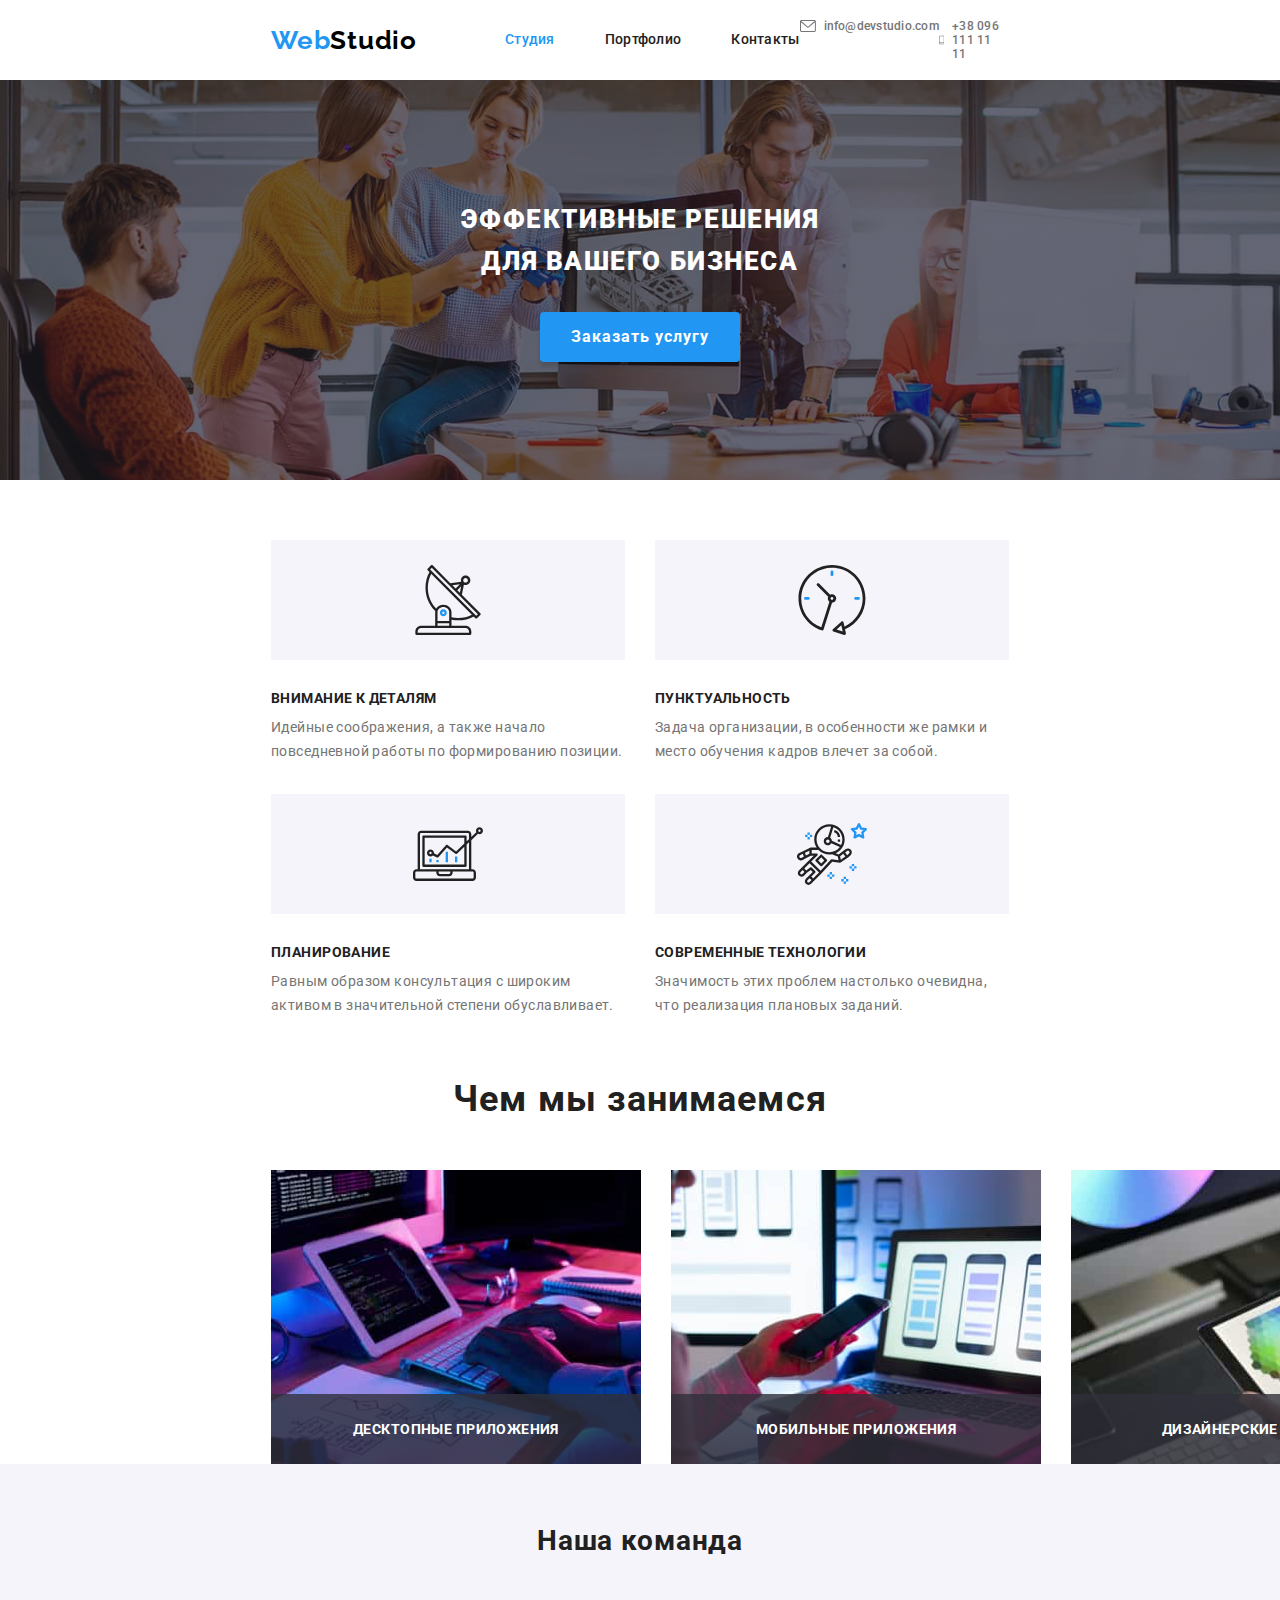
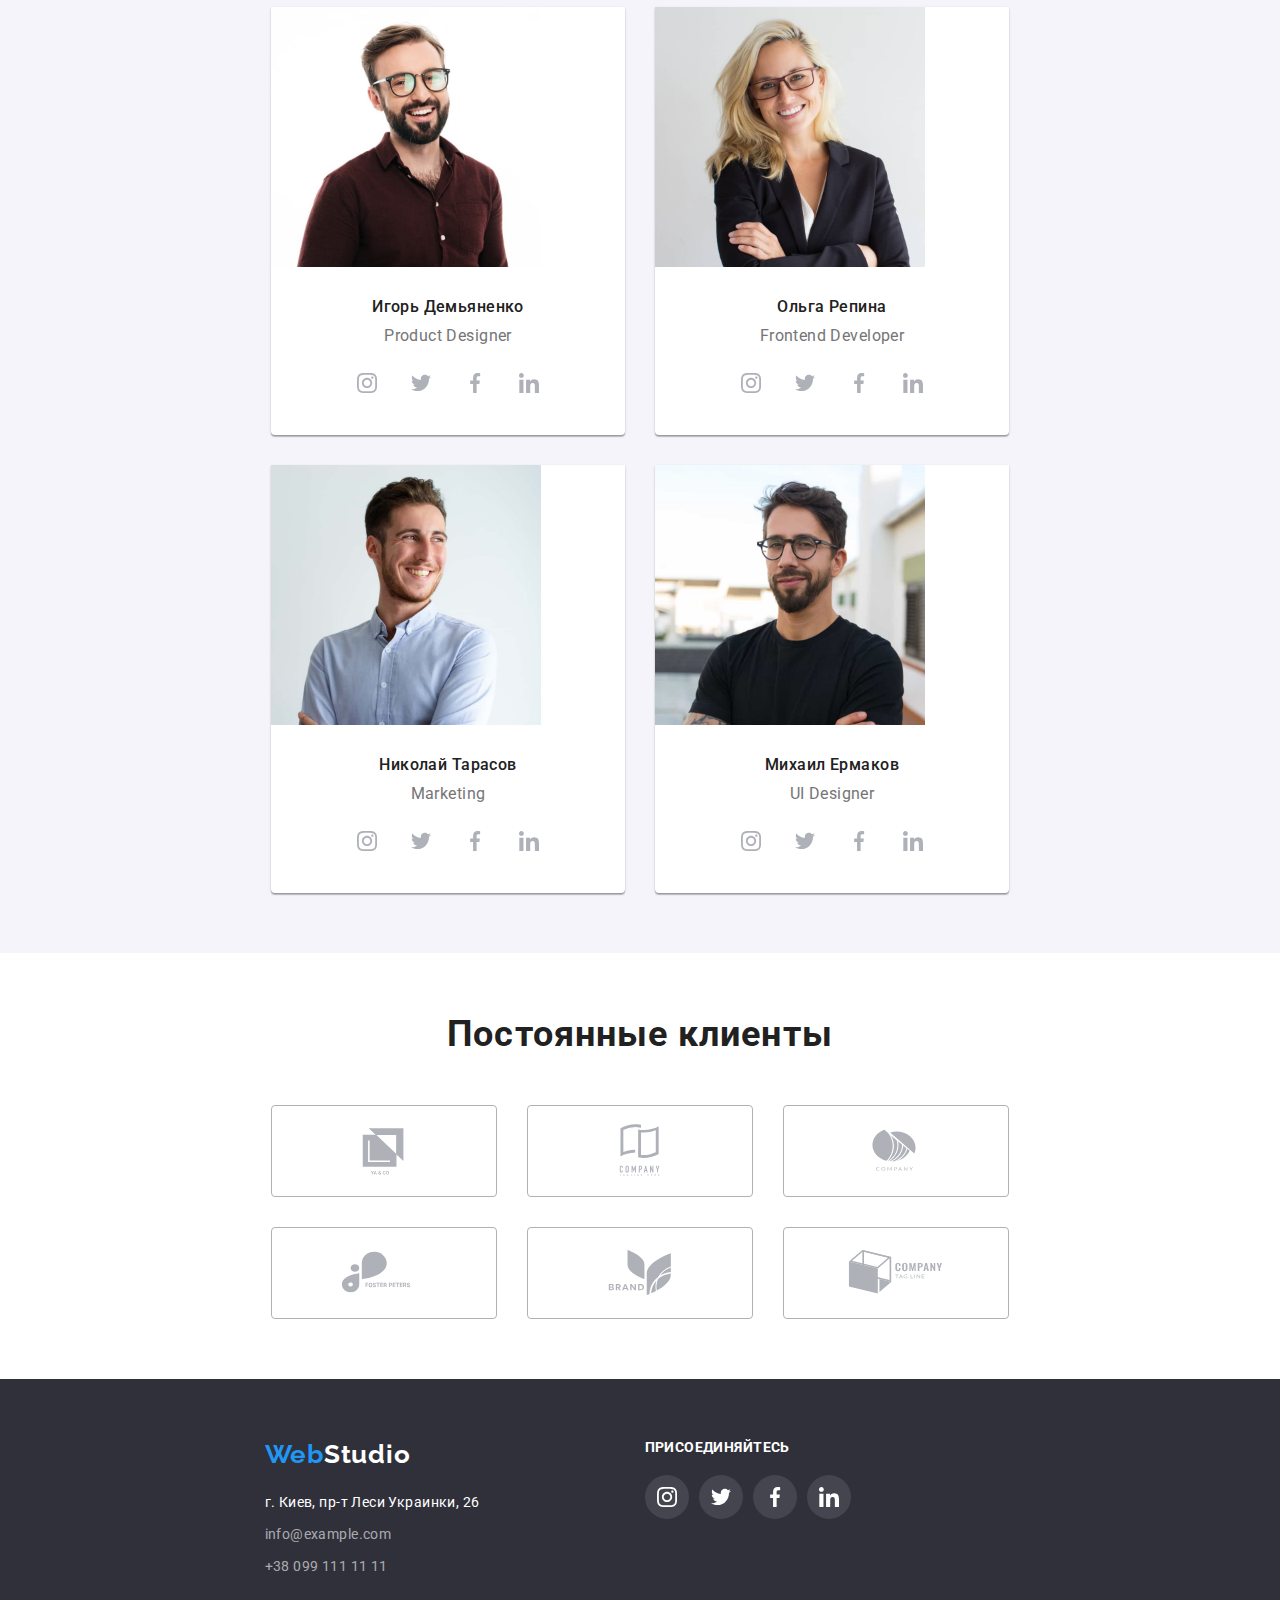
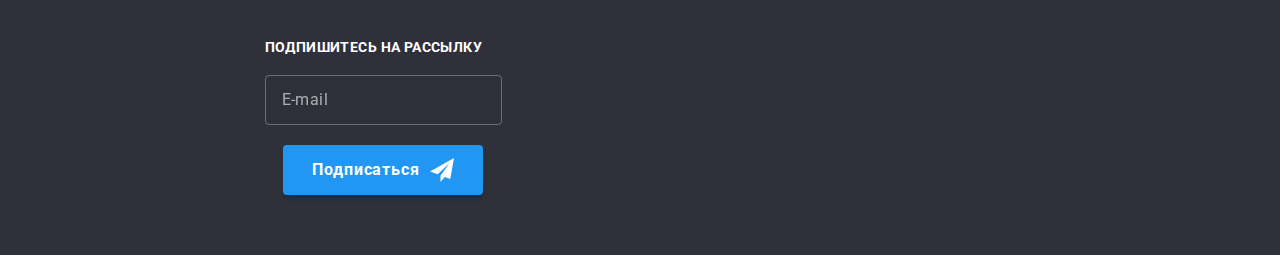
==== commit 44b30895: "5" ====
--- a/index.html
+++ b/index.html
@@ -421,7 +421,7 @@
     <footer class="footer">
       <div class="conteiner footer__cont">
         <div>
-          <a class="logo" href="./index.html"
+          <a class="logo footer__logo" href="./index.html"
             >Web<span class="logo__wrap logo__wrap--footer">Studio</span></a
           >
           <address class="footer__contacts">
--- a/css/main.min.css
+++ b/css/main.min.css
@@ -1,3 +1,3 @@
 *,::before,::after{-webkit-box-sizing:border-box;box-sizing:border-box}html{line-height:1.15;-webkit-text-size-adjust:100%;-moz-tab-size:4;-o-tab-size:4;tab-size:4}body{margin:0;font-family:system-ui,-apple-system,"Segoe UI",Roboto,Helvetica,Arial,sans-serif,"Apple Color Emoji","Segoe UI Emoji"}hr{height:0;color:inherit}abbr[title]{-webkit-text-decoration:underline dotted;text-decoration:underline dotted}b,strong{font-weight:bolder}code,kbd,samp,pre{font-family:ui-monospace, SFMono-Regular, Consolas, "Liberation Mono", Menlo,- monospace;font-size:1em}small{font-size:80%}sub,sup{font-size:75%;line-height:0;position:relative;vertical-align:baseline}sub{bottom:-0.25em}sup{top:-0.5em}table{text-indent:0;border-color:inherit}button,input,optgroup,select,textarea{font-family:inherit;font-size:100%;line-height:1.15;margin:0}button,select{text-transform:none}button,[type="button"],[type="reset"],[type="submit"]{-webkit-appearance:button}::-moz-focus-inner{border-style:none;padding:0}:-moz-focusring{outline:1px dotted ButtonText}:-moz-ui-invalid{box-shadow:none}legend{padding:0}progress{vertical-align:baseline}::-webkit-inner-spin-button,::-webkit-outer-spin-button{height:auto}[type="search"]{-webkit-appearance:textfield;outline-offset:-2px}::-webkit-search-decoration{-webkit-appearance:none}::-webkit-file-upload-button{-webkit-appearance:button;font:inherit}summary{display:list-item}h1,h2,h3,h4,h5,h6,p{margin:0}a{text-decoration:none}ul{list-style:none;margin:0;padding-left:0}img{display:block}body{font-family:"Roboto", "arial", sans-serif;font-weight:400;font-size:14px;line-height:1.71;font-style:normal;letter-spacing:0.03em;background:#fff;color:#757575}.visually-hidden{position:absolute;width:1px;height:1px;margin:-1px;border:0;padding:0;white-space:nowrap;-webkit-clip-path:inset(100%);clip-path:inset(100%);clip:rect(0 0 0 0);overflow:hidden}.conteiner{max-width:480px;padding-right:15px;padding-left:15px;margin-left:auto;margin-right:auto}@media screen and (min-width: 768px){.conteiner{max-width:768px;margin-left:auto;margin-right:auto}}@media screen and (min-width: 1200px){.conteiner{max-width:1200px;margin-left:auto;margin-right:auto}}.logo{font-family:Raleway;font-style:normal;font-weight:bold;font-size:26px;line-height:1.192;letter-spacing:0.03em;color:#2196f3}@media screen and (min-width: 768px){.logo{margin-right:88px}}.main-header__conteiner{padding-top:16px;padding-bottom:16px;width:100%;position:relative}@media screen and (min-width: 768px){.main-header__conteiner{display:-webkit-box;display:-ms-flexbox;display:flex;-webkit-box-align:center;-ms-flex-align:center;align-items:center;padding-left:15px;padding-right:15px;padding-top:0;padding-bottom:0;max-width:768px;height:80px}}.logo__wrap{color:#000}.main-header__close{fill:#000}.main-header__menu{fill:#000}.main-header__button{padding:0;border:none;background-color:white;position:absolute;top:10px;right:10px;z-index:4}.main-header__button:hover .main-header__menu,.main-header__button:focus .main-header__menu,.main-header__button:hover .main-header__close,.main-header__button:focus .main-header__close{fill:#2196f3}@media screen and (min-width: 768px){.main-header__button{display:none}}.main-header__button .main-header__close{display:none}.main-header__button .main-header__menu{display:block}.main-header__button.is-open .main-header__close{display:block}.main-header__button.is-open .main-header__menu{display:none}.main-header__wrap{z-index:2;background-color:white;top:0;right:0;left:0}@media screen and (min-width: 768px){.main-header__wrap{display:-webkit-box;display:-ms-flexbox;display:flex}}@media screen and (max-width: 767px){.main-header__wrap{width:100%;height:100vh;padding-top:48px;padding-bottom:48px;padding-left:40px;padding-right:40px}}@media screen and (max-width: 767px){.main-header__wrap{display:none;position:absolute}}@media screen and (max-width: 767px){.main-header__wrap.is-open{display:-webkit-box;display:-ms-flexbox;display:flex;-webkit-box-orient:vertical;-webkit-box-direction:normal;-ms-flex-direction:column;flex-direction:column;-webkit-box-pack:justify;-ms-flex-pack:justify;justify-content:space-between;overflow:hidden}}@media screen and (min-width: 768px){.main-header__wrap.is-open{display:-webkit-box;display:-ms-flexbox;display:flex}}@media screen and (max-width: 767px){.navigation__item:not(:last-child){margin-bottom:32px}}@media screen and (min-width: 768px){.navigation__item:not(:last-child){margin-right:50px}}.navigation__link{font-family:Roboto;font-style:normal;font-weight:500;font-size:40px;line-height:47px;text-align:left;letter-spacing:0.02em;color:#212121}@media screen and (min-width: 768px){.navigation__link{font-size:14px;line-height:16px}}.main-header__link{font-family:Roboto;font-style:normal;font-weight:500;font-size:24px;line-height:28px;letter-spacing:0.02em;color:#757575}@media screen and (min-width: 768px){.main-header__link{font-size:12px;line-height:14px;display:-webkit-box;display:-ms-flexbox;display:flex;-webkit-box-align:center;-ms-flex-align:center;align-items:center}}.main-header__contact{display:-webkit-box;display:-ms-flexbox;display:flex}@media screen and (max-width: 1200px){.main-header__contact{-webkit-box-orient:vertical;-webkit-box-direction:normal;-ms-flex-direction:column;flex-direction:column}}@media screen and (max-width: 767px){.main-header__contact{-webkit-box-orient:vertical;-webkit-box-direction:reverse;-ms-flex-direction:column-reverse;flex-direction:column-reverse;margin-bottom:64px;font-size:12px;line-height:14px}}@media screen and (min-width: 168px) and (max-width: 1199px){.main-header__item{margin-bottom:10px}.main-header__item:last-child{margin-bottom:0}}@media screen and (max-width: 767px){.main-header__item:not(:first-child){margin-bottom:32px}}@media screen and (max-width: 767px){.main-header__item:last-child .main-header__link{font-family:Roboto;font-style:normal;font-weight:500;font-size:34px;line-height:40px;letter-spacing:0.02em;color:#2196f3}}.main-header__icon{margin-right:8px}@media screen and (max-width: 767px){.main-header__icon{display:none}}.navigation__link{padding-top:32px;padding-bottom:32px;-webkit-transition:Color 250ms cubic-bezier(0.4, 0, 0.2, 1);transition:Color 250ms cubic-bezier(0.4, 0, 0.2, 1)}.navigation__link:focus,.navigation__link:hover{color:#2196f3}.navigation__link--active{color:#2196f3}.main-header__social{display:-webkit-box;display:-ms-flexbox;display:flex}@media screen and (min-width: 768px){.main-header__social{display:none}}.main-header__social-list{margin-right:20px;position:relative}.main-header__social-list:last-child{margin-right:0}.main-header__social-list:not(:last-child)::after{content:'';border-right:1px solid rgba(33,33,33,0.2);position:absolute;top:0;right:-10px;height:100%}.main-header__social-link{font-family:Roboto;font-style:normal;font-weight:500;font-size:18px;line-height:1.22;letter-spacing:0.02em;color:#2196f3}@media screen and (max-width: 410px){.main-header__social-link{font-size:14px;line-height:1.22;letter-spacing:0.02em}}@media screen and (min-width: 768px){.navigation__list{display:-webkit-box;display:-ms-flexbox;display:flex}}@media screen and (min-width: 768px){.navigation{margin-right:84px}}.button{width:200px;height:50px;background-color:#2196f3;padding:0;border:0px;border-radius:4px;-webkit-box-shadow:0px 4px 4px rgba(0,0,0,0.15);box-shadow:0px 4px 4px rgba(0,0,0,0.15);font-family:Roboto;font-style:normal;font-weight:bold;font-size:16px;line-height:1.87;display:-webkit-box;display:-ms-flexbox;display:flex;-webkit-box-align:center;-ms-flex-align:center;align-items:center;-webkit-box-pack:center;-ms-flex-pack:center;justify-content:center;letter-spacing:0.06em;cursor:pointer;color:#fff;-webkit-transition:background-color 250ms cubic-bezier(0.4, 0, 0.2, 1);transition:background-color 250ms cubic-bezier(0.4, 0, 0.2, 1)}.button:hover,.button:focus{background-color:#188ce8}.main-section{background-image:-webkit-gradient(linear, left top, right top, from(rgba(47,48,58,0.4)), to(rgba(47,48,58,0.4))),url(../img/background-hero.jpg);background-image:linear-gradient(to right, rgba(47,48,58,0.4), rgba(47,48,58,0.4)),url(../img/background-hero.jpg);background-size:cover;background-repeat:no-repeat;background-position:center;margin-right:auto;margin-left:auto;-webkit-box-sizing:border-box;box-sizing:border-box;padding-top:118px;padding-bottom:118px}.main-section--conteiner{display:-webkit-box;display:-ms-flexbox;display:flex;-webkit-box-align:center;-ms-flex-align:center;align-items:center;-webkit-box-pack:center;-ms-flex-pack:center;justify-content:center;-webkit-box-orient:vertical;-webkit-box-direction:normal;-ms-flex-direction:column;flex-direction:column}.main-section__heading{color:#fff;font-family:Roboto;font-style:normal;font-weight:900;font-size:26px;line-height:1.62;text-align:center;letter-spacing:0.06em;text-transform:uppercase;margin-top:0;margin-bottom:30px}.backdrop{position:fixed;top:0;left:0;bottom:0;right:0;background-color:rgba(0,0,0,0.2);opacity:1;-webkit-transition:opacity 250ms cubic-bezier(0.4, 0, 0.2, 1);transition:opacity 250ms cubic-bezier(0.4, 0, 0.2, 1);z-index:5}.backdrop.is-hidden{opacity:0;pointer-events:none;-webkit-transition:opacity 250ms cubic-bezier(0.4, 0, 0.2, 1);transition:opacity 250ms cubic-bezier(0.4, 0, 0.2, 1)}.modal{position:absolute;top:50%;left:50%;-webkit-transform:translate(-50%, -50%);transform:translate(-50%, -50%);width:100%;height:100%;background-color:#fff;padding:40px;overflow-y:scroll}@media screen and (min-width: 480px){.modal{width:450px;height:609px;overflow:hidden}}.modal__button-close{width:30px;height:30px;display:-webkit-box;display:-ms-flexbox;display:flex;-webkit-box-pack:center;-ms-flex-pack:center;justify-content:center;-webkit-box-align:center;-ms-flex-align:center;align-items:center;border-radius:50%;border:1px solid rgba(0,0,0,0.1);background-color:#fff;position:absolute;top:8px;right:8px;cursor:pointer}.modal__button-close:hover .modal__button-icon,.modal__button-close:focus .modal__button-icon{fill:#2196f3}.modal__button-icon{height:11px;width:11px;fill:#000000;-webkit-transition:fill 250ms cubic-bezier(0.4, 0, 0.2, 1);transition:fill 250ms cubic-bezier(0.4, 0, 0.2, 1)}.modal__form{display:-webkit-box;display:-ms-flexbox;display:flex;-webkit-box-orient:vertical;-webkit-box-direction:normal;-ms-flex-direction:column;flex-direction:column;-webkit-box-align:center;-ms-flex-align:center;align-items:center}.modal__heading{font-family:Roboto;font-style:normal;font-weight:bold;font-size:20px;line-height:1.5;text-align:center;letter-spacing:0.03em;color:#212121;margin-bottom:12px}.modal__wrap{width:100%;margin-bottom:10px;display:-webkit-box;display:-ms-flexbox;display:flex;-webkit-box-orient:vertical;-webkit-box-direction:normal;-ms-flex-direction:column;flex-direction:column}.modal__wrap:nth-child(4){margin-bottom:20px}.modal__label{font-family:Roboto;font-style:normal;font-weight:normal;font-size:12px;line-height:14px;letter-spacing:0.01em;color:#757575;margin-bottom:4px}.modal__text-area{position:relative}.modal__icon{position:absolute;left:15px;top:50%;-webkit-transform:translateY(-50%);transform:translateY(-50%);fill:#212121;width:18px;height:18px;-webkit-transition:fill 250ms cubic-bezier(0.4, 0, 0.2, 1);transition:fill 250ms cubic-bezier(0.4, 0, 0.2, 1)}.modal__check-icon{fill:#ffffff;border:2px solid #000000;width:16px;height:15px;border-radius:2px;border:2px solid #000000;-webkit-transition:border-color 250ms cubic-bezier(0.4, 0, 0.2, 1),background-color 250ms cubic-bezier(0.4, 0, 0.2, 1);transition:border-color 250ms cubic-bezier(0.4, 0, 0.2, 1),background-color 250ms cubic-bezier(0.4, 0, 0.2, 1)}.modal__check:checked ~ .modal__check-label .modal__check-icon{background-color:#2196f3;border-color:#2196f3;border-radius:2px;-webkit-transition:border-color 250ms cubic-bezier(0.4, 0, 0.2, 1),250ms cubic-bezier(0.4, 0, 0.2, 1);transition:border-color 250ms cubic-bezier(0.4, 0, 0.2, 1),250ms cubic-bezier(0.4, 0, 0.2, 1)}.modal__check{position:absolute;width:1px;height:1px;margin:-1px;border:0;padding:0;white-space:nowrap;-webkit-clip-path:inset(100%);clip-path:inset(100%);clip:rect(0 0 0 0);overflow:hidden}.modal__input{width:100%;height:40px;border:1px solid rgba(33,33,33,0.2);-webkit-box-sizing:border-box;box-sizing:border-box;border-radius:4px;padding-left:42px;outline:none;-webkit-transition:border-color 250ms cubic-bezier(0.4, 0, 0.2, 1);transition:border-color 250ms cubic-bezier(0.4, 0, 0.2, 1)}.modal__input:checked{border-color:#2196f3}.modal__input:focus,.modal__textarea:focus{border-color:#2196f3}.modal__input:focus+.modal__icon{fill:#2196f3}.modal__textarea{width:100%;height:120px;resize:none;outline:none;border:1px solid rgba(33,33,33,0.2);-webkit-box-sizing:border-box;box-sizing:border-box;border-radius:4px;padding-top:12px;padding-right:16px;padding-bottom:12px;padding-left:16px;-webkit-transition:border-color 250ms cubic-bezier(0.4, 0, 0.2, 1);transition:border-color 250ms cubic-bezier(0.4, 0, 0.2, 1)}.modal__textarea::-webkit-input-placeholder{font-family:Roboto;font-style:normal;font-weight:normal;font-size:12px;line-height:14px;letter-spacing:0.01em;color:rgba(117,117,117,0.5)}.modal__textarea:-ms-input-placeholder{font-family:Roboto;font-style:normal;font-weight:normal;font-size:12px;line-height:14px;letter-spacing:0.01em;color:rgba(117,117,117,0.5)}.modal__textarea::-ms-input-placeholder{font-family:Roboto;font-style:normal;font-weight:normal;font-size:12px;line-height:14px;letter-spacing:0.01em;color:rgba(117,117,117,0.5)}.modal__textarea::placeholder{font-family:Roboto;font-style:normal;font-weight:normal;font-size:12px;line-height:14px;letter-spacing:0.01em;color:rgba(117,117,117,0.5)}.modal__contract{-webkit-text-decoration-line:underline;text-decoration-line:underline;color:#2196f3}.modal__submit{margin-top:30px}.modal__agree{font-family:Roboto;font-style:normal;font-weight:normal;font-size:12px;line-height:14px;letter-spacing:0.03em}.advantages{padding-bottom:0;margin-bottom:60px;margin-top:60px}.advantages__item{max-width:450px;text-align:center;margin-bottom:30px}.advantages__item:last-child{margin-bottom:0}.advantages__wrap{display:-webkit-box;display:-ms-flexbox;display:flex;-webkit-box-align:center;-ms-flex-align:center;align-items:center;-webkit-box-pack:center;-ms-flex-pack:center;justify-content:center;background-color:#f5f4fa;max-width:450px;height:120px;margin-bottom:30px}.advantages__heading{font-family:Roboto;font-style:normal;font-weight:bold;font-size:14px;line-height:16px;letter-spacing:0.03em;text-transform:uppercase;color:#212121;margin-bottom:10px}.advantages__text{max-width:450px}.main-section__heading{max-width:100%}.services{margin-top:0}@media screen and (max-width: 1199px){.services{display:none}}.services__title{margin-bottom:50px}.title-h2{font-family:Roboto;font-style:normal;font-weight:bold;font-size:36px;line-height:42px;text-align:center;letter-spacing:0.03em;color:#212121}.services__list{display:-webkit-box;display:-ms-flexbox;display:flex}.services__item{position:relative;width:370px;height:294px}.services__item:not(:last-child){margin-right:30px}.services__subtitle{font-family:Roboto;font-style:normal;font-weight:bold;font-size:14px;line-height:16px;text-align:center;letter-spacing:0.03em;text-transform:uppercase;color:#fff}.services__wrapper{position:absolute;width:370px;height:70px;background-color:rgba(47,48,58,0.8);left:0;bottom:0;display:-webkit-box;display:-ms-flexbox;display:flex;-webkit-box-align:center;-ms-flex-align:center;align-items:center;-webkit-box-pack:center;-ms-flex-pack:center;justify-content:center}.team{padding-top:60px;padding-bottom:60px;background-color:#f5f4fa}.team__title{margin-bottom:50px;font-family:Roboto;font-style:normal;font-weight:bold;font-size:28px;line-height:33px;text-align:center;letter-spacing:0.03em}.team__item{max-width:450px;background-color:#fff;-webkit-box-shadow:0px 1px 3px rgba(0,0,0,0.12),0px 1px 1px rgba(0,0,0,0.14),0px 2px 1px rgba(0,0,0,0.2);box-shadow:0px 1px 3px rgba(0,0,0,0.12),0px 1px 1px rgba(0,0,0,0.14),0px 2px 1px rgba(0,0,0,0.2);border-radius:0px 0px 4px 4px;margin-bottom:30px}.team__item:last-child{margin-bottom:0}.team__card{padding-top:30px;padding-bottom:30px;padding-left:10px;padding-right:10px;text-align:center}.team__name{font-weight:500;font-size:16px;line-height:1.19;color:#212121;margin-bottom:10px}.team__post{font-weight:normal;font-size:16px;line-height:1.19;margin-bottom:16px;color:#757575}.team--social__icon{fill:#afb1b8;-webkit-transition:fill 250ms cubic-bezier(0.4, 0, 0.2, 1);transition:fill 250ms cubic-bezier(0.4, 0, 0.2, 1)}.social__link:hover .team--social__icon,.social__link:focus .team--social__icon{fill:#fff}.social__link--team:hover,.social__link--team:focus{background-color:#2196f3}.social{display:-webkit-box;display:-ms-flexbox;display:flex;margin-right:auto;margin-left:auto;-webkit-box-pack:center;-ms-flex-pack:center;justify-content:center}.social__list{margin-right:10px;width:44px;height:44px}.social__list:last-child{margin-right:0}.social__link{width:44px;height:44px;border-radius:50%;-webkit-box-align:center;-ms-flex-align:center;align-items:center;-webkit-box-pack:center;-ms-flex-pack:center;justify-content:center;display:-webkit-inline-box;display:-ms-inline-flexbox;display:inline-flex;-webkit-transition:background-color 250ms cubic-bezier(0.4, 0, 0.2, 1);transition:background-color 250ms cubic-bezier(0.4, 0, 0.2, 1)}.social__icon{width:20px;height:20px;-webkit-transition:fill 250ms cubic-bezier(0.4, 0, 0.2, 1);transition:fill 250ms cubic-bezier(0.4, 0, 0.2, 1)}.clients{padding-top:60px;padding-bottom:60px}.clients__title{padding-bottom:50px}.clients__list{display:-webkit-box;display:-ms-flexbox;display:flex;margin:-15px;-ms-flex-wrap:wrap;flex-wrap:wrap}.clients__item{width:calc((100% - 2 * 30px) / 2);height:92px;margin:15px}.clients__link{display:-webkit-box;display:-ms-flexbox;display:flex;border:1px solid #afb1b8;border-radius:4px;height:100%;-webkit-box-pack:center;-ms-flex-pack:center;justify-content:center;-webkit-box-align:center;-ms-flex-align:center;align-items:center;-webkit-transition:border-color 250ms cubic-bezier(0.4, 0, 0.2, 1);transition:border-color 250ms cubic-bezier(0.4, 0, 0.2, 1)}.clients__link:hover,.clients__link:focus{border-color:#2196f3}.clients__icon{width:106px;height:60px;fill:#afb1b8;-webkit-transition:fill 250ms cubic-bezier(0.4, 0, 0.2, 1);transition:fill 250ms cubic-bezier(0.4, 0, 0.2, 1)}.clients__link:hover .clients__icon,.clients__link:focus .clients__icon{fill:#2196f3}.footer{padding-top:60px;padding-bottom:60px;background-color:#2f303a}.footer__cont{text-align:center}.logo__wrap--footer{color:#fff}.footer__contacts{margin-top:20px}.footer__address{font-family:Roboto;font-style:normal;font-weight:normal;font-size:14px;line-height:1.71;letter-spacing:0.03em;color:#fff}.footer__contact{margin-top:8px;display:block;font-family:Roboto;font-style:normal;font-weight:normal;font-size:14px;line-height:1.71;letter-spacing:0.03em;color:rgba(255,255,255,0.6);-webkit-transition:color 250ms cubic-bezier(0.4, 0, 0.2, 1);transition:color 250ms cubic-bezier(0.4, 0, 0.2, 1)}.footer__contact:hover,.footer__contact:focus{color:#2196f3}.footer__social{display:-webkit-box;display:-ms-flexbox;display:flex;-webkit-box-orient:vertical;-webkit-box-direction:normal;-ms-flex-direction:column;flex-direction:column;margin-top:60px}.footer__heading{font-family:Roboto;font-style:normal;font-weight:bold;font-size:14px;line-height:16px;letter-spacing:0.03em;text-transform:uppercase;color:#fff;margin-bottom:20px}.social__link--footer{background-color:rgba(255,255,255,0.1)}.footer--social__icon{fill:#fff}.footer__form{display:-webkit-box;display:-ms-flexbox;display:flex;-webkit-box-orient:vertical;-webkit-box-direction:normal;-ms-flex-direction:column;flex-direction:column;width:100%;-webkit-box-align:center;-ms-flex-align:center;align-items:center}.footer__input{width:100%;height:50px;padding-top:15px;padding-bottom:15px;padding-left:16px;padding-right:16px;background-color:inherit;border:1px solid rgba(255,255,255,0.3);-webkit-box-sizing:border-box;box-sizing:border-box;-webkit-filter:drop-shadow(0px 4px 4px rgba(0,0,0,0.15));filter:drop-shadow(0px 4px 4px rgba(0,0,0,0.15));border-radius:4px;font-family:Roboto;font-style:normal;font-weight:normal;font-size:16px;line-height:1.25;letter-spacing:0.03em;color:#fff}.footer__input::-webkit-input-placeholder{font-family:Roboto;font-style:normal;font-weight:normal;font-size:16px;line-height:1.25;letter-spacing:0.03em;color:rgba(255,255,255,0.6)}.footer__input:-ms-input-placeholder{font-family:Roboto;font-style:normal;font-weight:normal;font-size:16px;line-height:1.25;letter-spacing:0.03em;color:rgba(255,255,255,0.6)}.footer__input::-ms-input-placeholder{font-family:Roboto;font-style:normal;font-weight:normal;font-size:16px;line-height:1.25;letter-spacing:0.03em;color:rgba(255,255,255,0.6)}.footer__input::placeholder{font-family:Roboto;font-style:normal;font-weight:normal;font-size:16px;line-height:1.25;letter-spacing:0.03em;color:rgba(255,255,255,0.6)}.footer__wrap{margin-top:60px}.footer__button{margin-top:20px;max-width:200px}.footer__icon{margin-left:10px}.filter{display:-webkit-box;display:-ms-flexbox;display:flex;-ms-flex-wrap:wrap;flex-wrap:wrap;margin-bottom:50px;-webkit-box-pack:left;-ms-flex-pack:left;justify-content:left}.filter__list:not(:last-child){margin-right:8px;margin-bottom:15px}.filter__button{font-family:Roboto;font-style:normal;font-weight:500;font-size:16px;line-height:1.62;text-align:center;color:#212121;background-color:#f5f4fa;cursor:pointer;padding:6px 22px;border:0px;border-radius:4px;-webkit-transition:color 250ms cubic-bezier(0.4, 0, 0.2, 1),background-color 250ms cubic-bezier(0.4, 0, 0.2, 1),-webkit-box-shadow 250ms cubic-bezier(0.4, 0, 0.2, 1);transition:color 250ms cubic-bezier(0.4, 0, 0.2, 1),background-color 250ms cubic-bezier(0.4, 0, 0.2, 1),-webkit-box-shadow 250ms cubic-bezier(0.4, 0, 0.2, 1);transition:color 250ms cubic-bezier(0.4, 0, 0.2, 1),background-color 250ms cubic-bezier(0.4, 0, 0.2, 1),box-shadow 250ms cubic-bezier(0.4, 0, 0.2, 1);transition:color 250ms cubic-bezier(0.4, 0, 0.2, 1),background-color 250ms cubic-bezier(0.4, 0, 0.2, 1),box-shadow 250ms cubic-bezier(0.4, 0, 0.2, 1),-webkit-box-shadow 250ms cubic-bezier(0.4, 0, 0.2, 1)}.filter__button:hover,.filter__button:focus{color:#fff;background-color:#2196f3;-webkit-box-shadow:0px 3px 1px rgba(0,0,0,0.1),0px 1px 2px rgba(0,0,0,0.08),0px 2px 2px rgba(0,0,0,0.12);box-shadow:0px 3px 1px rgba(0,0,0,0.1),0px 1px 2px rgba(0,0,0,0.08),0px 2px 2px rgba(0,0,0,0.12)}.portfolio__list{display:-webkit-box;display:-ms-flexbox;display:flex;-ms-flex-wrap:wrap;flex-wrap:wrap}.portfolio__item{-webkit-box-sizing:border-box;box-sizing:border-box;max-width:450px;margin-bottom:30px;-webkit-box-shadow:none;box-shadow:none}.portfolio__link{-webkit-transition:-webkit-box-shadow 250ms cubic-bezier(0.4, 0, 0.2, 1),-webkit-transform 250ms cubic-bezier(0.4, 0, 0.2, 1);transition:-webkit-box-shadow 250ms cubic-bezier(0.4, 0, 0.2, 1),-webkit-transform 250ms cubic-bezier(0.4, 0, 0.2, 1);transition:box-shadow 250ms cubic-bezier(0.4, 0, 0.2, 1),transform 250ms cubic-bezier(0.4, 0, 0.2, 1);transition:box-shadow 250ms cubic-bezier(0.4, 0, 0.2, 1),transform 250ms cubic-bezier(0.4, 0, 0.2, 1),-webkit-box-shadow 250ms cubic-bezier(0.4, 0, 0.2, 1),-webkit-transform 250ms cubic-bezier(0.4, 0, 0.2, 1)}.portfolio__link:hover,.portfolio__link:focus{-webkit-box-shadow:0px 1px 1px rgba(0,0,0,0.12),0px 4px 4px rgba(0,0,0,0.06),1px 4px 6px rgba(0,0,0,0.16);box-shadow:0px 1px 1px rgba(0,0,0,0.12),0px 4px 4px rgba(0,0,0,0.06),1px 4px 6px rgba(0,0,0,0.16)}.portfolio__desription{display:block;padding-left:24px;padding-right:24px;padding-top:20px;padding-bottom:20px;border:1px solid #eeeeee;border-top:0px}.portfolio__name{font-weight:700;font-size:18px;line-height:2;letter-spacing:0.06em;color:#212121;margin-bottom:4px}.portfolio__text{font-size:16px;line-height:1.87;color:#757575}.portfolio__back{position:absolute;font-family:Roboto;font-style:normal;font-weight:normal;font-size:18px;line-height:1.56;letter-spacing:0.03em;color:#ffffff;background-color:rgba(33,150,243,0.9);width:100%;height:100%;left:0;top:0;padding-top:63px;padding-bottom:63px;padding-left:24px;padding-right:24px;-webkit-transform:translateY(100%);transform:translateY(100%);-webkit-transition:-webkit-transform 250ms cubic-bezier(0.4, 0, 0.2, 1);transition:-webkit-transform 250ms cubic-bezier(0.4, 0, 0.2, 1);transition:transform 250ms cubic-bezier(0.4, 0, 0.2, 1);transition:transform 250ms cubic-bezier(0.4, 0, 0.2, 1), -webkit-transform 250ms cubic-bezier(0.4, 0, 0.2, 1)}.portfolio__wrap{position:relative;overflow:hidden}.portfolio__link:hover .portfolio__back,.portfolio__link:focus .portfolio__back{-webkit-transform:translateY(0);transform:translateY(0)}
+ monospace;font-size:1em}small{font-size:80%}sub,sup{font-size:75%;line-height:0;position:relative;vertical-align:baseline}sub{bottom:-0.25em}sup{top:-0.5em}table{text-indent:0;border-color:inherit}button,input,optgroup,select,textarea{font-family:inherit;font-size:100%;line-height:1.15;margin:0}button,select{text-transform:none}button,[type="button"],[type="reset"],[type="submit"]{-webkit-appearance:button}::-moz-focus-inner{border-style:none;padding:0}:-moz-focusring{outline:1px dotted ButtonText}:-moz-ui-invalid{box-shadow:none}legend{padding:0}progress{vertical-align:baseline}::-webkit-inner-spin-button,::-webkit-outer-spin-button{height:auto}[type="search"]{-webkit-appearance:textfield;outline-offset:-2px}::-webkit-search-decoration{-webkit-appearance:none}::-webkit-file-upload-button{-webkit-appearance:button;font:inherit}summary{display:list-item}h1,h2,h3,h4,h5,h6,p{margin:0}a{text-decoration:none}ul{list-style:none;margin:0;padding-left:0}img{display:block}body{font-family:"Roboto", "arial", sans-serif;font-weight:400;font-size:14px;line-height:1.71;font-style:normal;letter-spacing:0.03em;background:#fff;color:#757575}.visually-hidden{position:absolute;width:1px;height:1px;margin:-1px;border:0;padding:0;white-space:nowrap;-webkit-clip-path:inset(100%);clip-path:inset(100%);clip:rect(0 0 0 0);overflow:hidden}.conteiner{padding-right:15px;padding-left:15px;margin-left:auto;margin-right:auto}@media screen and (max-width: 767px){.conteiner{max-width:480px}}@media screen and (min-width: 768px){.conteiner{max-width:768px;float:none}}@media screen and (min-width: 1200px){.conteiner{width:1200px}}.logo{font-family:Raleway;font-style:normal;font-weight:bold;font-size:26px;line-height:1.192;letter-spacing:0.03em;color:#2196f3}.main-header__conteiner{padding-top:16px;padding-bottom:16px;width:100%;position:relative}@media screen and (min-width: 768px){.main-header__conteiner{display:-webkit-box;display:-ms-flexbox;display:flex;-webkit-box-align:center;-ms-flex-align:center;align-items:center;-webkit-box-pack:stretch;-ms-flex-pack:stretch;justify-content:stretch;padding-left:15px;padding-right:15px;padding-top:0;padding-bottom:0;width:100%;height:80px}}.logo__wrap{color:#000}.main-header__close{fill:#000}.main-header__menu{fill:#000}.main-header__button{padding:0;border:none;background-color:white;position:absolute;top:10px;right:10px;z-index:4}.main-header__button:hover .main-header__menu,.main-header__button:focus .main-header__menu,.main-header__button:hover .main-header__close,.main-header__button:focus .main-header__close{fill:#2196f3}@media screen and (min-width: 768px){.main-header__button{display:none}}.main-header__button .main-header__close{display:none}.main-header__button .main-header__menu{display:block}.main-header__button.is-open .main-header__close{display:block}.main-header__button.is-open .main-header__menu{display:none}.main-header__wrap{z-index:2;background-color:white;top:0;right:0;left:0}@media screen and (min-width: 768px){.main-header__wrap{display:-webkit-box;display:-ms-flexbox;display:flex;width:inherit;-webkit-box-align:center;-ms-flex-align:center;align-items:center;-webkit-box-pack:justify;-ms-flex-pack:justify;justify-content:space-between}}@media screen and (max-width: 767px){.main-header__wrap{width:100%;height:95vh;padding-top:48px;padding-bottom:48px;padding-left:40px;padding-right:40px}}@media screen and (max-width: 767px){.main-header__wrap{display:none;position:absolute}}@media screen and (max-width: 767px){.main-header__wrap.is-open{display:-webkit-box;display:-ms-flexbox;display:flex;-webkit-box-orient:vertical;-webkit-box-direction:normal;-ms-flex-direction:column;flex-direction:column;-webkit-box-pack:justify;-ms-flex-pack:justify;justify-content:space-between;overflow:hidden}}@media screen and (min-width: 768px){.main-header__wrap.is-open{display:-webkit-box;display:-ms-flexbox;display:flex}}@media screen and (max-width: 767px){.navigation__item:not(:last-child){margin-bottom:32px}}@media screen and (min-width: 768px){.navigation__item:not(:last-child){margin-right:50px}}.navigation__link{font-family:Roboto;font-style:normal;font-weight:500;font-size:40px;line-height:47px;text-align:left;letter-spacing:0.02em;color:#212121}@media screen and (min-width: 768px){.navigation__link{font-size:14px;line-height:16px}}.main-header__link{font-family:Roboto;font-style:normal;font-weight:500;font-size:24px;line-height:28px;letter-spacing:0.02em;color:#757575;-webkit-transition:Color 250ms cubic-bezier(0.4, 0, 0.2, 1);transition:Color 250ms cubic-bezier(0.4, 0, 0.2, 1)}.main-header__link:hover,.main-header__link:focus{color:#2196f3}@media screen and (min-width: 768px){.main-header__link{font-size:12px;line-height:14px;display:-webkit-box;display:-ms-flexbox;display:flex;-webkit-box-align:center;-ms-flex-align:center;align-items:center}}.main-header__contact{display:-webkit-box;display:-ms-flexbox;display:flex}@media screen and (min-width: 768px) and (max-width: 1199px){.main-header__contact{-webkit-box-orient:vertical;-webkit-box-direction:normal;-ms-flex-direction:column;flex-direction:column}}@media screen and (max-width: 767px){.main-header__contact{-webkit-box-orient:vertical;-webkit-box-direction:reverse;-ms-flex-direction:column-reverse;flex-direction:column-reverse;margin-bottom:64px;font-size:12px;line-height:14px}}@media screen and (min-width: 168px) and (max-width: 1199px){.main-header__item{margin-bottom:10px}.main-header__item:last-child{margin-bottom:0}}@media screen and (max-width: 767px){.main-header__item:not(:first-child){margin-bottom:32px}}@media screen and (max-width: 767px){.main-header__item:last-child .main-header__link{font-family:Roboto;font-style:normal;font-weight:500;font-size:34px;line-height:40px;letter-spacing:0.02em;color:#2196f3}}.main-header__icon{margin-right:8px;fill:#757575;-webkit-transition:Fill 250ms cubic-bezier(0.4, 0, 0.2, 1);transition:Fill 250ms cubic-bezier(0.4, 0, 0.2, 1)}.main-header__link:hover .main-header__icon{fill:#2196f3}@media screen and (max-width: 767px){.main-header__icon{display:none}}.navigation__link{padding-top:32px;padding-bottom:32px;-webkit-transition:Color 250ms cubic-bezier(0.4, 0, 0.2, 1);transition:Color 250ms cubic-bezier(0.4, 0, 0.2, 1)}.navigation__link:focus,.navigation__link:hover{color:#2196f3}.navigation__link--active{color:#2196f3}.main-header__social{display:-webkit-box;display:-ms-flexbox;display:flex}@media screen and (min-width: 768px){.main-header__social{display:none}}.main-header__social-list{margin-right:20px;position:relative}.main-header__social-list:last-child{margin-right:0}.main-header__social-list:not(:last-child)::after{content:'';border-right:1px solid rgba(33,33,33,0.2);position:absolute;top:0;right:-10px;height:100%}.main-header__social-link{font-family:Roboto;font-style:normal;font-weight:500;font-size:18px;line-height:1.22;letter-spacing:0.02em;color:#2196f3}@media screen and (max-width: 410px){.main-header__social-link{font-size:14px;line-height:1.22;letter-spacing:0.02em}}@media screen and (min-width: 768px){.navigation__list{display:-webkit-box;display:-ms-flexbox;display:flex}}@media screen and (min-width: 768px){.navigation{margin-left:88px}}.button{width:200px;height:50px;background-color:#2196f3;padding:0;border:0px;border-radius:4px;-webkit-box-shadow:0px 4px 4px rgba(0,0,0,0.15);box-shadow:0px 4px 4px rgba(0,0,0,0.15);font-family:Roboto;font-style:normal;font-weight:bold;font-size:16px;line-height:1.87;display:-webkit-box;display:-ms-flexbox;display:flex;-webkit-box-align:center;-ms-flex-align:center;align-items:center;-webkit-box-pack:center;-ms-flex-pack:center;justify-content:center;letter-spacing:0.06em;cursor:pointer;color:#fff;-webkit-transition:background-color 250ms cubic-bezier(0.4, 0, 0.2, 1);transition:background-color 250ms cubic-bezier(0.4, 0, 0.2, 1)}.button:hover,.button:focus{background-color:#188ce8}.main-section{background-image:-webkit-gradient(linear, left top, right top, from(rgba(47,48,58,0.4)), to(rgba(47,48,58,0.4))),url(../img/background-hero.jpg);background-image:linear-gradient(to right, rgba(47,48,58,0.4), rgba(47,48,58,0.4)),url(../img/background-hero.jpg);background-size:cover;background-repeat:no-repeat;background-position:center;margin-right:auto;margin-left:auto;-webkit-box-sizing:border-box;box-sizing:border-box;padding-top:118px;padding-bottom:118px}.main-section--conteiner{display:-webkit-box;display:-ms-flexbox;display:flex;-webkit-box-align:center;-ms-flex-align:center;align-items:center;-webkit-box-pack:center;-ms-flex-pack:center;justify-content:center;-webkit-box-orient:vertical;-webkit-box-direction:normal;-ms-flex-direction:column;flex-direction:column}.main-section__heading{color:#fff;font-family:Roboto;font-style:normal;font-weight:900;font-size:26px;line-height:1.62;text-align:center;letter-spacing:0.06em;text-transform:uppercase;margin-top:0;margin-bottom:30px}@media screen and (min-width: 768px){.main-section__heading{width:360px}}.backdrop{position:fixed;top:0;left:0;bottom:0;right:0;background-color:rgba(0,0,0,0.2);opacity:1;-webkit-transition:opacity 250ms cubic-bezier(0.4, 0, 0.2, 1);transition:opacity 250ms cubic-bezier(0.4, 0, 0.2, 1);z-index:5;overflow-x:hidden;overflow-y:auto}.backdrop.is-hidden{opacity:0;pointer-events:none;-webkit-transition:opacity 250ms cubic-bezier(0.4, 0, 0.2, 1);transition:opacity 250ms cubic-bezier(0.4, 0, 0.2, 1)}.modal{position:absolute;top:50%;left:50%;-webkit-transform:translate(-50%, -50%);transform:translate(-50%, -50%);width:100%;height:100%;background-color:#fff;padding:40px;overflow-x:scroll}@media screen and (max-height: 609px){.modal{position:absolute;top:10%;left:50%;-webkit-transform:translate(-50%, 0%);transform:translate(-50%, 0%)}}@media screen and (min-width: 480px){.modal{width:450px;height:609px;overflow:hidden}}.modal__button-close{width:30px;height:30px;display:-webkit-box;display:-ms-flexbox;display:flex;-webkit-box-pack:center;-ms-flex-pack:center;justify-content:center;-webkit-box-align:center;-ms-flex-align:center;align-items:center;border-radius:50%;border:1px solid rgba(0,0,0,0.1);background-color:#fff;position:absolute;top:8px;right:8px;cursor:pointer}.modal__button-close:hover .modal__button-icon,.modal__button-close:focus .modal__button-icon{fill:#2196f3}.modal__button-icon{height:11px;width:11px;fill:#000000;-webkit-transition:fill 250ms cubic-bezier(0.4, 0, 0.2, 1);transition:fill 250ms cubic-bezier(0.4, 0, 0.2, 1)}.modal__form{display:-webkit-box;display:-ms-flexbox;display:flex;-webkit-box-orient:vertical;-webkit-box-direction:normal;-ms-flex-direction:column;flex-direction:column;-webkit-box-align:center;-ms-flex-align:center;align-items:center}.modal__heading{font-family:Roboto;font-style:normal;font-weight:bold;font-size:20px;line-height:1.5;text-align:center;letter-spacing:0.03em;color:#212121;margin-bottom:12px}.modal__wrap{width:100%;margin-bottom:10px;display:-webkit-box;display:-ms-flexbox;display:flex;-webkit-box-orient:vertical;-webkit-box-direction:normal;-ms-flex-direction:column;flex-direction:column}.modal__wrap:nth-child(4){margin-bottom:20px}.modal__label{font-family:Roboto;font-style:normal;font-weight:normal;font-size:12px;line-height:14px;letter-spacing:0.01em;color:#757575;margin-bottom:4px}.modal__text-area{position:relative}.modal__icon{position:absolute;left:15px;top:50%;-webkit-transform:translateY(-50%);transform:translateY(-50%);fill:#212121;width:18px;height:18px;-webkit-transition:fill 250ms cubic-bezier(0.4, 0, 0.2, 1);transition:fill 250ms cubic-bezier(0.4, 0, 0.2, 1)}.modal__check-icon{fill:#ffffff;border:2px solid #000000;width:16px;height:15px;border-radius:2px;border:2px solid #000000;-webkit-transition:border-color 250ms cubic-bezier(0.4, 0, 0.2, 1),background-color 250ms cubic-bezier(0.4, 0, 0.2, 1);transition:border-color 250ms cubic-bezier(0.4, 0, 0.2, 1),background-color 250ms cubic-bezier(0.4, 0, 0.2, 1)}.modal__check:checked ~ .modal__check-label .modal__check-icon{background-color:#2196f3;border-color:#2196f3;border-radius:2px;-webkit-transition:border-color 250ms cubic-bezier(0.4, 0, 0.2, 1),250ms cubic-bezier(0.4, 0, 0.2, 1);transition:border-color 250ms cubic-bezier(0.4, 0, 0.2, 1),250ms cubic-bezier(0.4, 0, 0.2, 1)}.modal__check{position:absolute;width:1px;height:1px;margin:-1px;border:0;padding:0;white-space:nowrap;-webkit-clip-path:inset(100%);clip-path:inset(100%);clip:rect(0 0 0 0);overflow:hidden}.modal__input{width:100%;height:40px;border:1px solid rgba(33,33,33,0.2);-webkit-box-sizing:border-box;box-sizing:border-box;border-radius:4px;padding-left:42px;outline:none;-webkit-transition:border-color 250ms cubic-bezier(0.4, 0, 0.2, 1);transition:border-color 250ms cubic-bezier(0.4, 0, 0.2, 1)}.modal__input:checked{border-color:#2196f3}.modal__input:focus,.modal__textarea:focus{border-color:#2196f3}.modal__input:focus+.modal__icon{fill:#2196f3}.modal__textarea{width:100%;height:120px;resize:none;outline:none;border:1px solid rgba(33,33,33,0.2);-webkit-box-sizing:border-box;box-sizing:border-box;border-radius:4px;padding-top:12px;padding-right:16px;padding-bottom:12px;padding-left:16px;-webkit-transition:border-color 250ms cubic-bezier(0.4, 0, 0.2, 1);transition:border-color 250ms cubic-bezier(0.4, 0, 0.2, 1)}.modal__textarea::-webkit-input-placeholder{font-family:Roboto;font-style:normal;font-weight:normal;font-size:12px;line-height:14px;letter-spacing:0.01em;color:rgba(117,117,117,0.5)}.modal__textarea:-ms-input-placeholder{font-family:Roboto;font-style:normal;font-weight:normal;font-size:12px;line-height:14px;letter-spacing:0.01em;color:rgba(117,117,117,0.5)}.modal__textarea::-ms-input-placeholder{font-family:Roboto;font-style:normal;font-weight:normal;font-size:12px;line-height:14px;letter-spacing:0.01em;color:rgba(117,117,117,0.5)}.modal__textarea::placeholder{font-family:Roboto;font-style:normal;font-weight:normal;font-size:12px;line-height:14px;letter-spacing:0.01em;color:rgba(117,117,117,0.5)}.modal__contract{-webkit-text-decoration-line:underline;text-decoration-line:underline;color:#2196f3}.modal__submit{margin-top:30px}.modal__agree{font-family:Roboto;font-style:normal;font-weight:normal;font-size:12px;line-height:14px;letter-spacing:0.03em}.advantages{padding-bottom:60px;padding-top:60px}@media screen and (min-width: 768px){.advantages__list{display:-webkit-box;display:-ms-flexbox;display:flex;-ms-flex-wrap:wrap;flex-wrap:wrap;margin:-15px}}@media screen and (max-width: 767px){.advantages__item{max-width:450px;text-align:center;margin-bottom:30px}.advantages__item:last-child{margin-bottom:0}}@media screen and (min-width: 768px){.advantages__item{width:calc((100% - 60px) / 2);margin:15px}}.advantages__wrap{display:-webkit-box;display:-ms-flexbox;display:flex;-webkit-box-align:center;-ms-flex-align:center;align-items:center;-webkit-box-pack:center;-ms-flex-pack:center;justify-content:center;background-color:#f5f4fa;max-width:450px;height:120px;margin-bottom:30px}.advantages__heading{font-family:Roboto;font-style:normal;font-weight:bold;font-size:14px;line-height:16px;letter-spacing:0.03em;text-transform:uppercase;color:#212121;margin-bottom:10px}.advantages__text{max-width:450px}.main-section__heading{max-width:100%}.services{margin-top:0}@media screen and (max-width: 1199px){.services{display:none}}.services__title{margin-bottom:50px}.title-h2{font-family:Roboto;font-style:normal;font-weight:bold;font-size:36px;line-height:42px;text-align:center;letter-spacing:0.03em;color:#212121}.services__list{display:-webkit-box;display:-ms-flexbox;display:flex}.services__item{position:relative;width:370px;height:294px}.services__item:not(:last-child){margin-right:30px}.services__subtitle{font-family:Roboto;font-style:normal;font-weight:bold;font-size:14px;line-height:16px;text-align:center;letter-spacing:0.03em;text-transform:uppercase;color:#fff}.services__wrapper{position:absolute;width:370px;height:70px;background-color:rgba(47,48,58,0.8);left:0;bottom:0;display:-webkit-box;display:-ms-flexbox;display:flex;-webkit-box-align:center;-ms-flex-align:center;align-items:center;-webkit-box-pack:center;-ms-flex-pack:center;justify-content:center}.team{padding-top:60px;padding-bottom:60px;background-color:#f5f4fa}.team__title{margin-bottom:50px;font-family:Roboto;font-style:normal;font-weight:bold;font-size:28px;line-height:33px;text-align:center;letter-spacing:0.03em}@media screen and (min-width: 768px){.team__list{display:-webkit-box;display:-ms-flexbox;display:flex;-ms-flex-wrap:wrap;flex-wrap:wrap;margin:-15px}}.team__item{background-color:#fff;-webkit-box-shadow:0px 1px 3px rgba(0,0,0,0.12),0px 1px 1px rgba(0,0,0,0.14),0px 2px 1px rgba(0,0,0,0.2);box-shadow:0px 1px 3px rgba(0,0,0,0.12),0px 1px 1px rgba(0,0,0,0.14),0px 2px 1px rgba(0,0,0,0.2);border-radius:0px 0px 4px 4px}@media screen and (max-width: 767px){.team__item{max-width:450px;margin-bottom:30px}.team__item:last-child{margin-bottom:0}}@media screen and (min-width: 768px){.team__item{margin:15px;width:calc((100% - 60px) / 2)}}.team__card{padding-top:30px;padding-bottom:30px;padding-left:10px;padding-right:10px;text-align:center}.team__name{font-weight:500;font-size:16px;line-height:1.19;color:#212121;margin-bottom:10px}.team__post{font-weight:normal;font-size:16px;line-height:1.19;margin-bottom:16px;color:#757575}.team--social__icon{fill:#afb1b8;-webkit-transition:fill 250ms cubic-bezier(0.4, 0, 0.2, 1);transition:fill 250ms cubic-bezier(0.4, 0, 0.2, 1)}.social__link:hover .team--social__icon,.social__link:focus .team--social__icon{fill:#fff}.social__link--team:hover,.social__link--team:focus{background-color:#2196f3}.social{display:-webkit-box;display:-ms-flexbox;display:flex;margin-right:auto;margin-left:auto;-webkit-box-pack:center;-ms-flex-pack:center;justify-content:center}.social__list{margin-right:10px;width:44px;height:44px}.social__list:last-child{margin-right:0}.social__link{width:44px;height:44px;border-radius:50%;-webkit-box-align:center;-ms-flex-align:center;align-items:center;-webkit-box-pack:center;-ms-flex-pack:center;justify-content:center;display:-webkit-inline-box;display:-ms-inline-flexbox;display:inline-flex;-webkit-transition:background-color 250ms cubic-bezier(0.4, 0, 0.2, 1);transition:background-color 250ms cubic-bezier(0.4, 0, 0.2, 1)}.social__icon{width:20px;height:20px;-webkit-transition:fill 250ms cubic-bezier(0.4, 0, 0.2, 1);transition:fill 250ms cubic-bezier(0.4, 0, 0.2, 1)}.clients{padding-top:60px;padding-bottom:60px}.clients__title{padding-bottom:50px}.clients__list{display:-webkit-box;display:-ms-flexbox;display:flex;margin:-15px;-ms-flex-wrap:wrap;flex-wrap:wrap}.clients__item{width:calc((100% - 2 * 30px) / 2);height:92px;margin:15px}@media screen and (min-width: 768px){.clients__item{width:calc((100% - 3 * 30px) / 3)}}.clients__link{display:-webkit-box;display:-ms-flexbox;display:flex;border:1px solid #afb1b8;border-radius:4px;height:100%;-webkit-box-pack:center;-ms-flex-pack:center;justify-content:center;-webkit-box-align:center;-ms-flex-align:center;align-items:center;-webkit-transition:border-color 250ms cubic-bezier(0.4, 0, 0.2, 1);transition:border-color 250ms cubic-bezier(0.4, 0, 0.2, 1)}.clients__link:hover,.clients__link:focus{border-color:#2196f3}.clients__icon{width:106px;height:60px;fill:#afb1b8;-webkit-transition:fill 250ms cubic-bezier(0.4, 0, 0.2, 1);transition:fill 250ms cubic-bezier(0.4, 0, 0.2, 1)}.clients__link:hover .clients__icon,.clients__link:focus .clients__icon{fill:#2196f3}.footer{padding-top:60px;padding-bottom:60px;background-color:#2f303a}@media screen and (min-width: 768px){.footer{padding-left:76px;padding-right:89px}}@media screen and (max-width: 767px){.footer__cont{text-align:center}}@media screen and (min-width: 768px){.footer__cont{display:-webkit-box;display:-ms-flexbox;display:flex;-ms-flex-wrap:wrap;flex-wrap:wrap}}.logo__wrap--footer{color:#fff}.footer__contacts{margin-top:20px}.footer__address{font-family:Roboto;font-style:normal;font-weight:normal;font-size:14px;line-height:1.71;letter-spacing:0.03em;color:#fff}.footer__contact{margin-top:8px;display:block;font-family:Roboto;font-style:normal;font-weight:normal;font-size:14px;line-height:1.71;letter-spacing:0.03em;color:rgba(255,255,255,0.6);-webkit-transition:color 250ms cubic-bezier(0.4, 0, 0.2, 1);transition:color 250ms cubic-bezier(0.4, 0, 0.2, 1)}.footer__contact:hover,.footer__contact:focus{color:#2196f3}.footer__social{display:-webkit-box;display:-ms-flexbox;display:flex;-webkit-box-orient:vertical;-webkit-box-direction:normal;-ms-flex-direction:column;flex-direction:column}@media screen and (max-width: 767px){.footer__social{margin-top:60px}}@media screen and (min-width: 768px){.footer__social{margin-left:165px}}.footer__heading{font-family:Roboto;font-style:normal;font-weight:bold;font-size:14px;line-height:16px;letter-spacing:0.03em;text-transform:uppercase;color:#fff;margin-bottom:20px}.social__link--footer{background-color:rgba(255,255,255,0.1)}.footer--social__icon{fill:#fff}.footer__form{display:-webkit-box;display:-ms-flexbox;display:flex;-webkit-box-orient:vertical;-webkit-box-direction:normal;-ms-flex-direction:column;flex-direction:column;width:100%;-webkit-box-align:center;-ms-flex-align:center;align-items:center}.footer__input{width:100%;height:50px;padding-top:15px;padding-bottom:15px;padding-left:16px;padding-right:16px;background-color:inherit;border:1px solid rgba(255,255,255,0.3);-webkit-box-sizing:border-box;box-sizing:border-box;-webkit-filter:drop-shadow(0px 4px 4px rgba(0,0,0,0.15));filter:drop-shadow(0px 4px 4px rgba(0,0,0,0.15));border-radius:4px;font-family:Roboto;font-style:normal;font-weight:normal;font-size:16px;line-height:1.25;letter-spacing:0.03em;color:#fff}.footer__input::-webkit-input-placeholder{font-family:Roboto;font-style:normal;font-weight:normal;font-size:16px;line-height:1.25;letter-spacing:0.03em;color:rgba(255,255,255,0.6)}.footer__input:-ms-input-placeholder{font-family:Roboto;font-style:normal;font-weight:normal;font-size:16px;line-height:1.25;letter-spacing:0.03em;color:rgba(255,255,255,0.6)}.footer__input::-ms-input-placeholder{font-family:Roboto;font-style:normal;font-weight:normal;font-size:16px;line-height:1.25;letter-spacing:0.03em;color:rgba(255,255,255,0.6)}.footer__input::placeholder{font-family:Roboto;font-style:normal;font-weight:normal;font-size:16px;line-height:1.25;letter-spacing:0.03em;color:rgba(255,255,255,0.6)}.footer__wrap{margin-top:60px}.footer__button{margin-top:20px;max-width:200px}.footer__icon{margin-left:10px}.filter{display:-webkit-box;display:-ms-flexbox;display:flex;-ms-flex-wrap:wrap;flex-wrap:wrap;margin-bottom:50px;-webkit-box-pack:left;-ms-flex-pack:left;justify-content:left}.filter__list:not(:last-child){margin-right:8px;margin-bottom:15px}.filter__button{font-family:Roboto;font-style:normal;font-weight:500;font-size:16px;line-height:1.62;text-align:center;color:#212121;background-color:#f5f4fa;cursor:pointer;padding:6px 22px;border:0px;border-radius:4px;-webkit-transition:color 250ms cubic-bezier(0.4, 0, 0.2, 1),background-color 250ms cubic-bezier(0.4, 0, 0.2, 1),-webkit-box-shadow 250ms cubic-bezier(0.4, 0, 0.2, 1);transition:color 250ms cubic-bezier(0.4, 0, 0.2, 1),background-color 250ms cubic-bezier(0.4, 0, 0.2, 1),-webkit-box-shadow 250ms cubic-bezier(0.4, 0, 0.2, 1);transition:color 250ms cubic-bezier(0.4, 0, 0.2, 1),background-color 250ms cubic-bezier(0.4, 0, 0.2, 1),box-shadow 250ms cubic-bezier(0.4, 0, 0.2, 1);transition:color 250ms cubic-bezier(0.4, 0, 0.2, 1),background-color 250ms cubic-bezier(0.4, 0, 0.2, 1),box-shadow 250ms cubic-bezier(0.4, 0, 0.2, 1),-webkit-box-shadow 250ms cubic-bezier(0.4, 0, 0.2, 1)}.filter__button:hover,.filter__button:focus{color:#fff;background-color:#2196f3;-webkit-box-shadow:0px 3px 1px rgba(0,0,0,0.1),0px 1px 2px rgba(0,0,0,0.08),0px 2px 2px rgba(0,0,0,0.12);box-shadow:0px 3px 1px rgba(0,0,0,0.1),0px 1px 2px rgba(0,0,0,0.08),0px 2px 2px rgba(0,0,0,0.12)}.portfolio__list{display:-webkit-box;display:-ms-flexbox;display:flex;-ms-flex-wrap:wrap;flex-wrap:wrap}.portfolio__item{-webkit-box-sizing:border-box;box-sizing:border-box;max-width:450px;margin-bottom:30px;-webkit-box-shadow:none;box-shadow:none}.portfolio__link{-webkit-transition:-webkit-box-shadow 250ms cubic-bezier(0.4, 0, 0.2, 1),-webkit-transform 250ms cubic-bezier(0.4, 0, 0.2, 1);transition:-webkit-box-shadow 250ms cubic-bezier(0.4, 0, 0.2, 1),-webkit-transform 250ms cubic-bezier(0.4, 0, 0.2, 1);transition:box-shadow 250ms cubic-bezier(0.4, 0, 0.2, 1),transform 250ms cubic-bezier(0.4, 0, 0.2, 1);transition:box-shadow 250ms cubic-bezier(0.4, 0, 0.2, 1),transform 250ms cubic-bezier(0.4, 0, 0.2, 1),-webkit-box-shadow 250ms cubic-bezier(0.4, 0, 0.2, 1),-webkit-transform 250ms cubic-bezier(0.4, 0, 0.2, 1)}.portfolio__link:hover,.portfolio__link:focus{-webkit-box-shadow:0px 1px 1px rgba(0,0,0,0.12),0px 4px 4px rgba(0,0,0,0.06),1px 4px 6px rgba(0,0,0,0.16);box-shadow:0px 1px 1px rgba(0,0,0,0.12),0px 4px 4px rgba(0,0,0,0.06),1px 4px 6px rgba(0,0,0,0.16)}.portfolio__desription{display:block;padding-left:24px;padding-right:24px;padding-top:20px;padding-bottom:20px;border:1px solid #eeeeee;border-top:0px}.portfolio__name{font-weight:700;font-size:18px;line-height:2;letter-spacing:0.06em;color:#212121;margin-bottom:4px}.portfolio__text{font-size:16px;line-height:1.87;color:#757575}.portfolio__back{position:absolute;font-family:Roboto;font-style:normal;font-weight:normal;font-size:18px;line-height:1.56;letter-spacing:0.03em;color:#ffffff;background-color:rgba(33,150,243,0.9);width:100%;height:100%;left:0;top:0;padding-top:63px;padding-bottom:63px;padding-left:24px;padding-right:24px;-webkit-transform:translateY(100%);transform:translateY(100%);-webkit-transition:-webkit-transform 250ms cubic-bezier(0.4, 0, 0.2, 1);transition:-webkit-transform 250ms cubic-bezier(0.4, 0, 0.2, 1);transition:transform 250ms cubic-bezier(0.4, 0, 0.2, 1);transition:transform 250ms cubic-bezier(0.4, 0, 0.2, 1), -webkit-transform 250ms cubic-bezier(0.4, 0, 0.2, 1)}.portfolio__wrap{position:relative;overflow:hidden}.portfolio__link:hover .portfolio__back,.portfolio__link:focus .portfolio__back{-webkit-transform:translateY(0);transform:translateY(0)}
 /*# sourceMappingURL=main.min.css.map */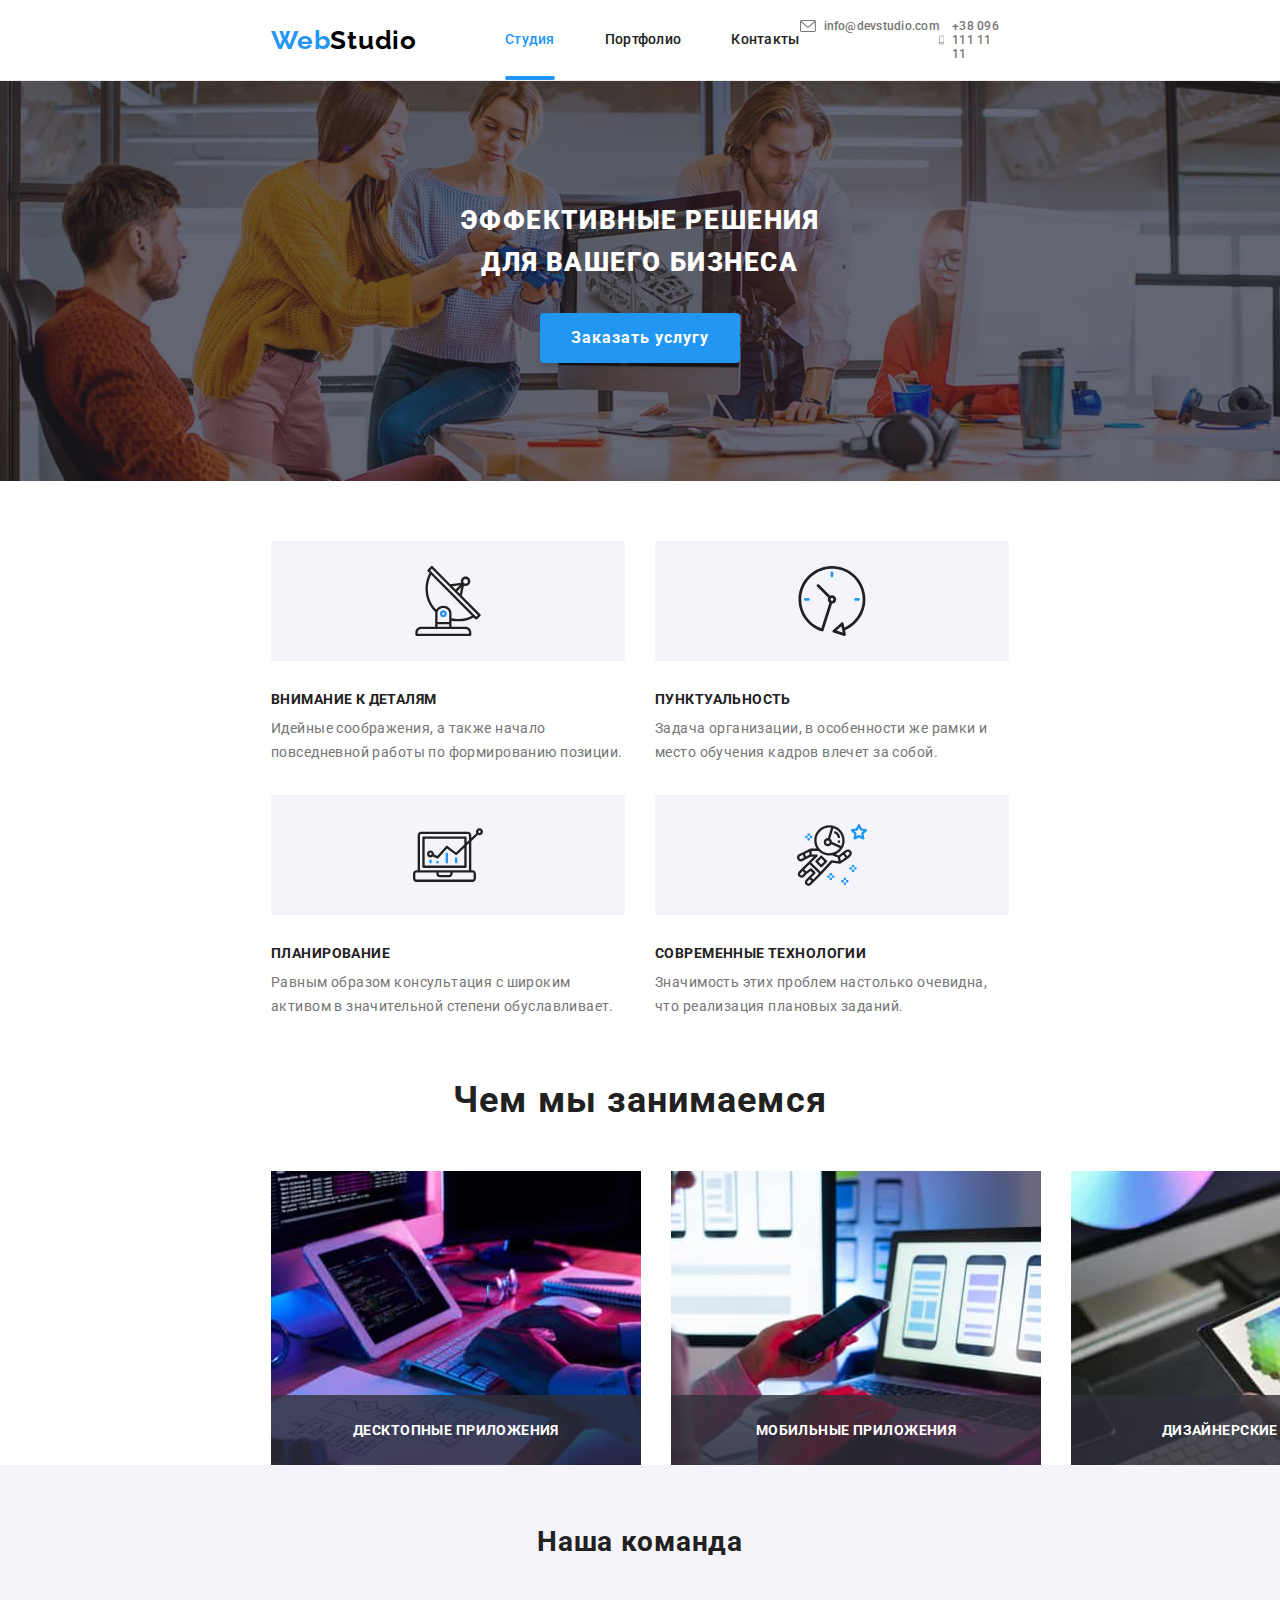
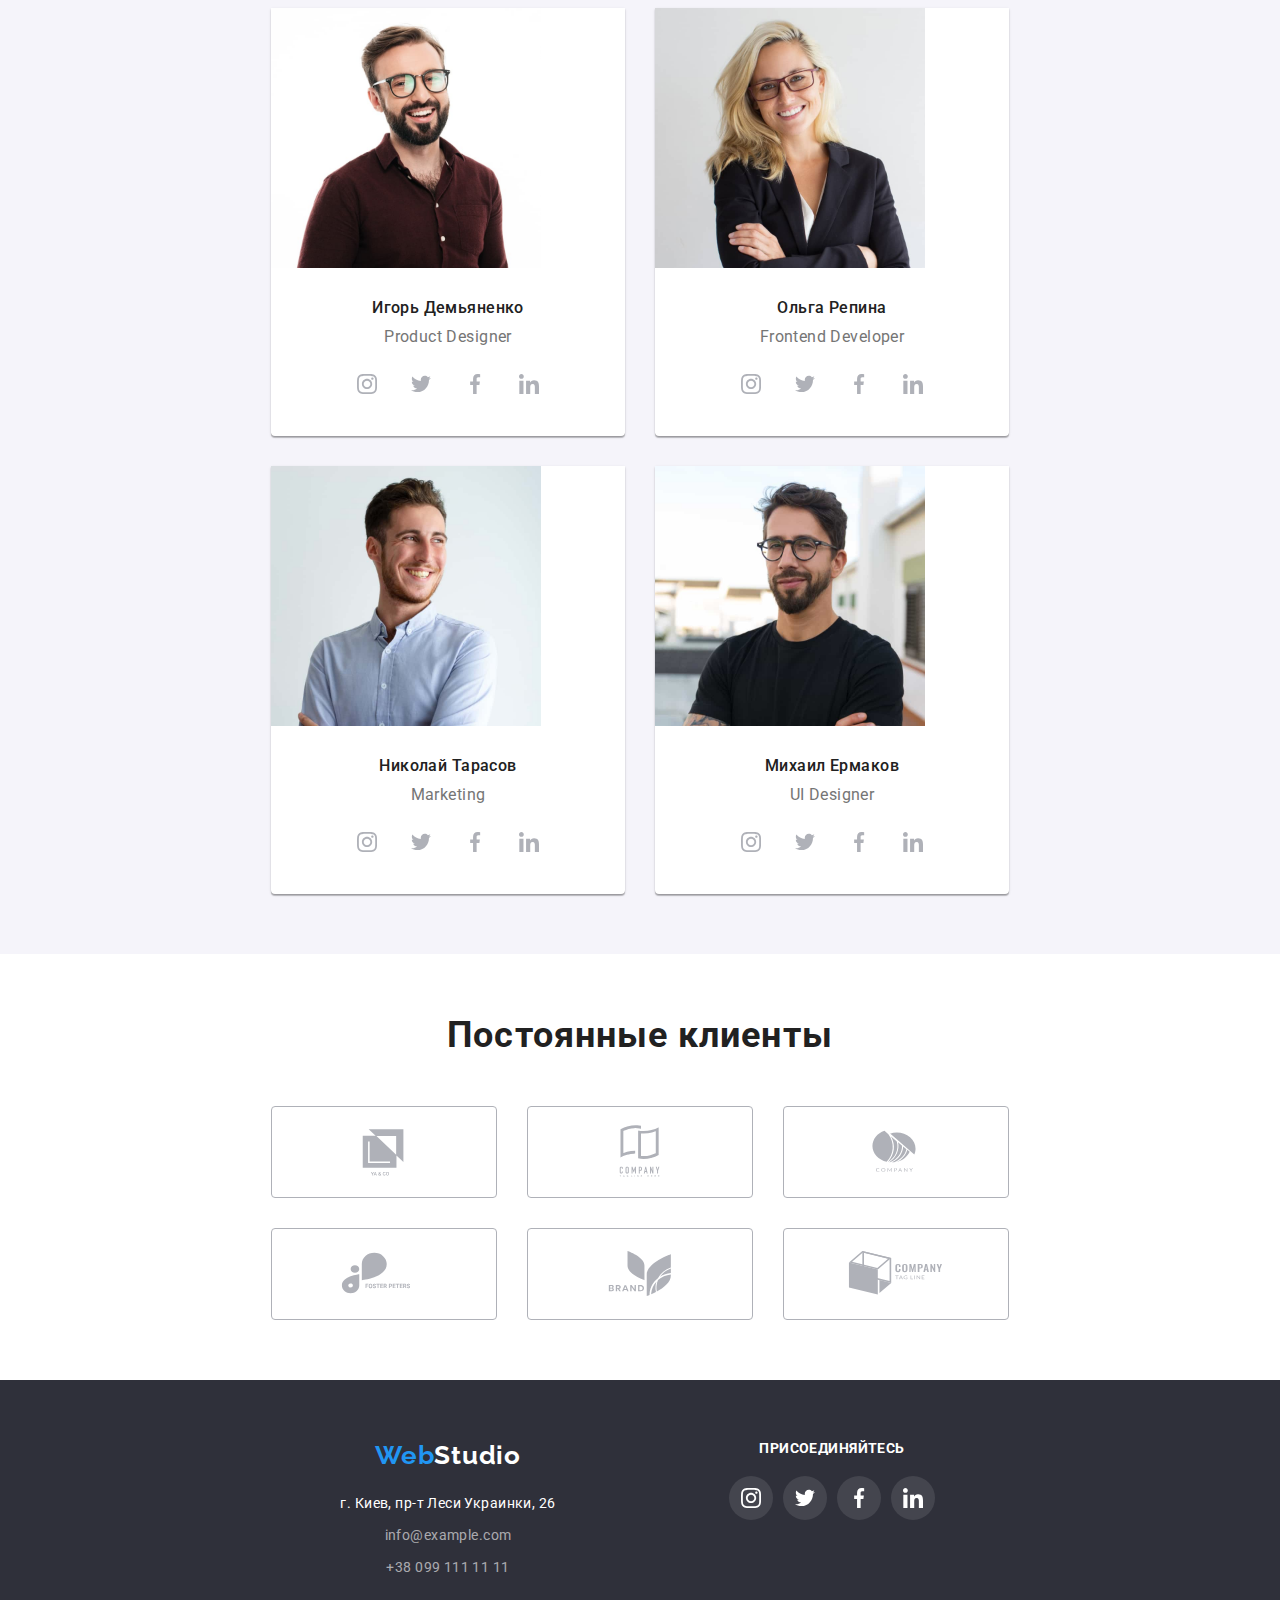
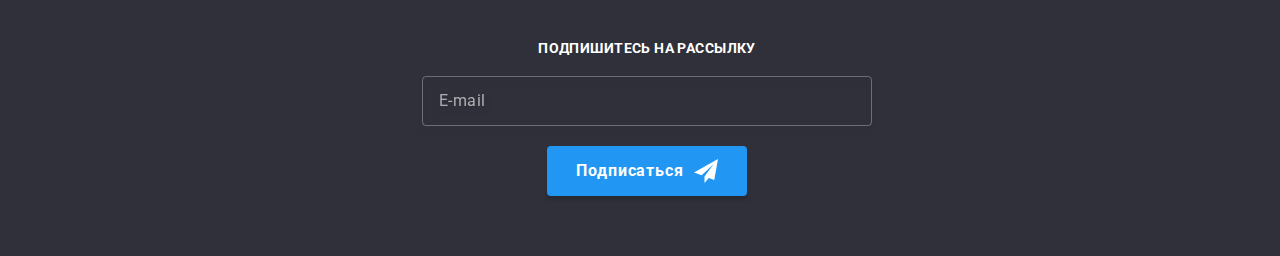
==== commit a06bb053: "разметил таблетку и пофиксил мобилку" ====
--- a/index.html
+++ b/index.html
@@ -420,7 +420,7 @@
     </main>
     <footer class="footer">
       <div class="conteiner footer__cont">
-        <div>
+        <div class="footer__wraper">
           <a class="logo footer__logo" href="./index.html"
             >Web<span class="logo__wrap logo__wrap--footer">Studio</span></a
           >
--- a/css/main.min.css
+++ b/css/main.min.css
@@ -1,3 +1,3 @@
 *,::before,::after{-webkit-box-sizing:border-box;box-sizing:border-box}html{line-height:1.15;-webkit-text-size-adjust:100%;-moz-tab-size:4;-o-tab-size:4;tab-size:4}body{margin:0;font-family:system-ui,-apple-system,"Segoe UI",Roboto,Helvetica,Arial,sans-serif,"Apple Color Emoji","Segoe UI Emoji"}hr{height:0;color:inherit}abbr[title]{-webkit-text-decoration:underline dotted;text-decoration:underline dotted}b,strong{font-weight:bolder}code,kbd,samp,pre{font-family:ui-monospace, SFMono-Regular, Consolas, "Liberation Mono", Menlo,- monospace;font-size:1em}small{font-size:80%}sub,sup{font-size:75%;line-height:0;position:relative;vertical-align:baseline}sub{bottom:-0.25em}sup{top:-0.5em}table{text-indent:0;border-color:inherit}button,input,optgroup,select,textarea{font-family:inherit;font-size:100%;line-height:1.15;margin:0}button,select{text-transform:none}button,[type="button"],[type="reset"],[type="submit"]{-webkit-appearance:button}::-moz-focus-inner{border-style:none;padding:0}:-moz-focusring{outline:1px dotted ButtonText}:-moz-ui-invalid{box-shadow:none}legend{padding:0}progress{vertical-align:baseline}::-webkit-inner-spin-button,::-webkit-outer-spin-button{height:auto}[type="search"]{-webkit-appearance:textfield;outline-offset:-2px}::-webkit-search-decoration{-webkit-appearance:none}::-webkit-file-upload-button{-webkit-appearance:button;font:inherit}summary{display:list-item}h1,h2,h3,h4,h5,h6,p{margin:0}a{text-decoration:none}ul{list-style:none;margin:0;padding-left:0}img{display:block}body{font-family:"Roboto", "arial", sans-serif;font-weight:400;font-size:14px;line-height:1.71;font-style:normal;letter-spacing:0.03em;background:#fff;color:#757575}.visually-hidden{position:absolute;width:1px;height:1px;margin:-1px;border:0;padding:0;white-space:nowrap;-webkit-clip-path:inset(100%);clip-path:inset(100%);clip:rect(0 0 0 0);overflow:hidden}.conteiner{padding-right:15px;padding-left:15px;margin-left:auto;margin-right:auto}@media screen and (max-width: 767px){.conteiner{max-width:480px}}@media screen and (min-width: 768px){.conteiner{max-width:768px;float:none}}@media screen and (min-width: 1200px){.conteiner{width:1200px}}.logo{font-family:Raleway;font-style:normal;font-weight:bold;font-size:26px;line-height:1.192;letter-spacing:0.03em;color:#2196f3}.main-header__conteiner{padding-top:16px;padding-bottom:16px;width:100%;position:relative}@media screen and (min-width: 768px){.main-header__conteiner{display:-webkit-box;display:-ms-flexbox;display:flex;-webkit-box-align:center;-ms-flex-align:center;align-items:center;-webkit-box-pack:stretch;-ms-flex-pack:stretch;justify-content:stretch;padding-left:15px;padding-right:15px;padding-top:0;padding-bottom:0;width:100%;height:80px}}.logo__wrap{color:#000}.main-header__close{fill:#000}.main-header__menu{fill:#000}.main-header__button{padding:0;border:none;background-color:white;position:absolute;top:10px;right:10px;z-index:4}.main-header__button:hover .main-header__menu,.main-header__button:focus .main-header__menu,.main-header__button:hover .main-header__close,.main-header__button:focus .main-header__close{fill:#2196f3}@media screen and (min-width: 768px){.main-header__button{display:none}}.main-header__button .main-header__close{display:none}.main-header__button .main-header__menu{display:block}.main-header__button.is-open .main-header__close{display:block}.main-header__button.is-open .main-header__menu{display:none}.main-header__wrap{z-index:2;background-color:white;top:0;right:0;left:0}@media screen and (min-width: 768px){.main-header__wrap{display:-webkit-box;display:-ms-flexbox;display:flex;width:inherit;-webkit-box-align:center;-ms-flex-align:center;align-items:center;-webkit-box-pack:justify;-ms-flex-pack:justify;justify-content:space-between}}@media screen and (max-width: 767px){.main-header__wrap{width:100%;height:95vh;padding-top:48px;padding-bottom:48px;padding-left:40px;padding-right:40px}}@media screen and (max-width: 767px){.main-header__wrap{display:none;position:absolute}}@media screen and (max-width: 767px){.main-header__wrap.is-open{display:-webkit-box;display:-ms-flexbox;display:flex;-webkit-box-orient:vertical;-webkit-box-direction:normal;-ms-flex-direction:column;flex-direction:column;-webkit-box-pack:justify;-ms-flex-pack:justify;justify-content:space-between;overflow:hidden}}@media screen and (min-width: 768px){.main-header__wrap.is-open{display:-webkit-box;display:-ms-flexbox;display:flex}}@media screen and (max-width: 767px){.navigation__item:not(:last-child){margin-bottom:32px}}@media screen and (min-width: 768px){.navigation__item:not(:last-child){margin-right:50px}}.navigation__link{font-family:Roboto;font-style:normal;font-weight:500;font-size:40px;line-height:47px;text-align:left;letter-spacing:0.02em;color:#212121}@media screen and (min-width: 768px){.navigation__link{font-size:14px;line-height:16px}}.main-header__link{font-family:Roboto;font-style:normal;font-weight:500;font-size:24px;line-height:28px;letter-spacing:0.02em;color:#757575;-webkit-transition:Color 250ms cubic-bezier(0.4, 0, 0.2, 1);transition:Color 250ms cubic-bezier(0.4, 0, 0.2, 1)}.main-header__link:hover,.main-header__link:focus{color:#2196f3}@media screen and (min-width: 768px){.main-header__link{font-size:12px;line-height:14px;display:-webkit-box;display:-ms-flexbox;display:flex;-webkit-box-align:center;-ms-flex-align:center;align-items:center}}.main-header__contact{display:-webkit-box;display:-ms-flexbox;display:flex}@media screen and (min-width: 768px) and (max-width: 1199px){.main-header__contact{-webkit-box-orient:vertical;-webkit-box-direction:normal;-ms-flex-direction:column;flex-direction:column}}@media screen and (max-width: 767px){.main-header__contact{-webkit-box-orient:vertical;-webkit-box-direction:reverse;-ms-flex-direction:column-reverse;flex-direction:column-reverse;margin-bottom:64px;font-size:12px;line-height:14px}}@media screen and (min-width: 168px) and (max-width: 1199px){.main-header__item{margin-bottom:10px}.main-header__item:last-child{margin-bottom:0}}@media screen and (max-width: 767px){.main-header__item:not(:first-child){margin-bottom:32px}}@media screen and (max-width: 767px){.main-header__item:last-child .main-header__link{font-family:Roboto;font-style:normal;font-weight:500;font-size:34px;line-height:40px;letter-spacing:0.02em;color:#2196f3}}.main-header__icon{margin-right:8px;fill:#757575;-webkit-transition:Fill 250ms cubic-bezier(0.4, 0, 0.2, 1);transition:Fill 250ms cubic-bezier(0.4, 0, 0.2, 1)}.main-header__link:hover .main-header__icon{fill:#2196f3}@media screen and (max-width: 767px){.main-header__icon{display:none}}.navigation__link{padding-top:32px;padding-bottom:32px;-webkit-transition:Color 250ms cubic-bezier(0.4, 0, 0.2, 1);transition:Color 250ms cubic-bezier(0.4, 0, 0.2, 1)}.navigation__link:focus,.navigation__link:hover{color:#2196f3}.navigation__link--active{color:#2196f3}.main-header__social{display:-webkit-box;display:-ms-flexbox;display:flex}@media screen and (min-width: 768px){.main-header__social{display:none}}.main-header__social-list{margin-right:20px;position:relative}.main-header__social-list:last-child{margin-right:0}.main-header__social-list:not(:last-child)::after{content:'';border-right:1px solid rgba(33,33,33,0.2);position:absolute;top:0;right:-10px;height:100%}.main-header__social-link{font-family:Roboto;font-style:normal;font-weight:500;font-size:18px;line-height:1.22;letter-spacing:0.02em;color:#2196f3}@media screen and (max-width: 410px){.main-header__social-link{font-size:14px;line-height:1.22;letter-spacing:0.02em}}@media screen and (min-width: 768px){.navigation__list{display:-webkit-box;display:-ms-flexbox;display:flex}}@media screen and (min-width: 768px){.navigation{margin-left:88px}}.button{width:200px;height:50px;background-color:#2196f3;padding:0;border:0px;border-radius:4px;-webkit-box-shadow:0px 4px 4px rgba(0,0,0,0.15);box-shadow:0px 4px 4px rgba(0,0,0,0.15);font-family:Roboto;font-style:normal;font-weight:bold;font-size:16px;line-height:1.87;display:-webkit-box;display:-ms-flexbox;display:flex;-webkit-box-align:center;-ms-flex-align:center;align-items:center;-webkit-box-pack:center;-ms-flex-pack:center;justify-content:center;letter-spacing:0.06em;cursor:pointer;color:#fff;-webkit-transition:background-color 250ms cubic-bezier(0.4, 0, 0.2, 1);transition:background-color 250ms cubic-bezier(0.4, 0, 0.2, 1)}.button:hover,.button:focus{background-color:#188ce8}.main-section{background-image:-webkit-gradient(linear, left top, right top, from(rgba(47,48,58,0.4)), to(rgba(47,48,58,0.4))),url(../img/background-hero.jpg);background-image:linear-gradient(to right, rgba(47,48,58,0.4), rgba(47,48,58,0.4)),url(../img/background-hero.jpg);background-size:cover;background-repeat:no-repeat;background-position:center;margin-right:auto;margin-left:auto;-webkit-box-sizing:border-box;box-sizing:border-box;padding-top:118px;padding-bottom:118px}.main-section--conteiner{display:-webkit-box;display:-ms-flexbox;display:flex;-webkit-box-align:center;-ms-flex-align:center;align-items:center;-webkit-box-pack:center;-ms-flex-pack:center;justify-content:center;-webkit-box-orient:vertical;-webkit-box-direction:normal;-ms-flex-direction:column;flex-direction:column}.main-section__heading{color:#fff;font-family:Roboto;font-style:normal;font-weight:900;font-size:26px;line-height:1.62;text-align:center;letter-spacing:0.06em;text-transform:uppercase;margin-top:0;margin-bottom:30px}@media screen and (min-width: 768px){.main-section__heading{width:360px}}.backdrop{position:fixed;top:0;left:0;bottom:0;right:0;background-color:rgba(0,0,0,0.2);opacity:1;-webkit-transition:opacity 250ms cubic-bezier(0.4, 0, 0.2, 1);transition:opacity 250ms cubic-bezier(0.4, 0, 0.2, 1);z-index:5;overflow-x:hidden;overflow-y:auto}.backdrop.is-hidden{opacity:0;pointer-events:none;-webkit-transition:opacity 250ms cubic-bezier(0.4, 0, 0.2, 1);transition:opacity 250ms cubic-bezier(0.4, 0, 0.2, 1)}.modal{position:absolute;top:50%;left:50%;-webkit-transform:translate(-50%, -50%);transform:translate(-50%, -50%);width:100%;height:100%;background-color:#fff;padding:40px;overflow-x:scroll}@media screen and (max-height: 609px){.modal{position:absolute;top:10%;left:50%;-webkit-transform:translate(-50%, 0%);transform:translate(-50%, 0%)}}@media screen and (min-width: 480px){.modal{width:450px;height:609px;overflow:hidden}}.modal__button-close{width:30px;height:30px;display:-webkit-box;display:-ms-flexbox;display:flex;-webkit-box-pack:center;-ms-flex-pack:center;justify-content:center;-webkit-box-align:center;-ms-flex-align:center;align-items:center;border-radius:50%;border:1px solid rgba(0,0,0,0.1);background-color:#fff;position:absolute;top:8px;right:8px;cursor:pointer}.modal__button-close:hover .modal__button-icon,.modal__button-close:focus .modal__button-icon{fill:#2196f3}.modal__button-icon{height:11px;width:11px;fill:#000000;-webkit-transition:fill 250ms cubic-bezier(0.4, 0, 0.2, 1);transition:fill 250ms cubic-bezier(0.4, 0, 0.2, 1)}.modal__form{display:-webkit-box;display:-ms-flexbox;display:flex;-webkit-box-orient:vertical;-webkit-box-direction:normal;-ms-flex-direction:column;flex-direction:column;-webkit-box-align:center;-ms-flex-align:center;align-items:center}.modal__heading{font-family:Roboto;font-style:normal;font-weight:bold;font-size:20px;line-height:1.5;text-align:center;letter-spacing:0.03em;color:#212121;margin-bottom:12px}.modal__wrap{width:100%;margin-bottom:10px;display:-webkit-box;display:-ms-flexbox;display:flex;-webkit-box-orient:vertical;-webkit-box-direction:normal;-ms-flex-direction:column;flex-direction:column}.modal__wrap:nth-child(4){margin-bottom:20px}.modal__label{font-family:Roboto;font-style:normal;font-weight:normal;font-size:12px;line-height:14px;letter-spacing:0.01em;color:#757575;margin-bottom:4px}.modal__text-area{position:relative}.modal__icon{position:absolute;left:15px;top:50%;-webkit-transform:translateY(-50%);transform:translateY(-50%);fill:#212121;width:18px;height:18px;-webkit-transition:fill 250ms cubic-bezier(0.4, 0, 0.2, 1);transition:fill 250ms cubic-bezier(0.4, 0, 0.2, 1)}.modal__check-icon{fill:#ffffff;border:2px solid #000000;width:16px;height:15px;border-radius:2px;border:2px solid #000000;-webkit-transition:border-color 250ms cubic-bezier(0.4, 0, 0.2, 1),background-color 250ms cubic-bezier(0.4, 0, 0.2, 1);transition:border-color 250ms cubic-bezier(0.4, 0, 0.2, 1),background-color 250ms cubic-bezier(0.4, 0, 0.2, 1)}.modal__check:checked ~ .modal__check-label .modal__check-icon{background-color:#2196f3;border-color:#2196f3;border-radius:2px;-webkit-transition:border-color 250ms cubic-bezier(0.4, 0, 0.2, 1),250ms cubic-bezier(0.4, 0, 0.2, 1);transition:border-color 250ms cubic-bezier(0.4, 0, 0.2, 1),250ms cubic-bezier(0.4, 0, 0.2, 1)}.modal__check{position:absolute;width:1px;height:1px;margin:-1px;border:0;padding:0;white-space:nowrap;-webkit-clip-path:inset(100%);clip-path:inset(100%);clip:rect(0 0 0 0);overflow:hidden}.modal__input{width:100%;height:40px;border:1px solid rgba(33,33,33,0.2);-webkit-box-sizing:border-box;box-sizing:border-box;border-radius:4px;padding-left:42px;outline:none;-webkit-transition:border-color 250ms cubic-bezier(0.4, 0, 0.2, 1);transition:border-color 250ms cubic-bezier(0.4, 0, 0.2, 1)}.modal__input:checked{border-color:#2196f3}.modal__input:focus,.modal__textarea:focus{border-color:#2196f3}.modal__input:focus+.modal__icon{fill:#2196f3}.modal__textarea{width:100%;height:120px;resize:none;outline:none;border:1px solid rgba(33,33,33,0.2);-webkit-box-sizing:border-box;box-sizing:border-box;border-radius:4px;padding-top:12px;padding-right:16px;padding-bottom:12px;padding-left:16px;-webkit-transition:border-color 250ms cubic-bezier(0.4, 0, 0.2, 1);transition:border-color 250ms cubic-bezier(0.4, 0, 0.2, 1)}.modal__textarea::-webkit-input-placeholder{font-family:Roboto;font-style:normal;font-weight:normal;font-size:12px;line-height:14px;letter-spacing:0.01em;color:rgba(117,117,117,0.5)}.modal__textarea:-ms-input-placeholder{font-family:Roboto;font-style:normal;font-weight:normal;font-size:12px;line-height:14px;letter-spacing:0.01em;color:rgba(117,117,117,0.5)}.modal__textarea::-ms-input-placeholder{font-family:Roboto;font-style:normal;font-weight:normal;font-size:12px;line-height:14px;letter-spacing:0.01em;color:rgba(117,117,117,0.5)}.modal__textarea::placeholder{font-family:Roboto;font-style:normal;font-weight:normal;font-size:12px;line-height:14px;letter-spacing:0.01em;color:rgba(117,117,117,0.5)}.modal__contract{-webkit-text-decoration-line:underline;text-decoration-line:underline;color:#2196f3}.modal__submit{margin-top:30px}.modal__agree{font-family:Roboto;font-style:normal;font-weight:normal;font-size:12px;line-height:14px;letter-spacing:0.03em}.advantages{padding-bottom:60px;padding-top:60px}@media screen and (min-width: 768px){.advantages__list{display:-webkit-box;display:-ms-flexbox;display:flex;-ms-flex-wrap:wrap;flex-wrap:wrap;margin:-15px}}@media screen and (max-width: 767px){.advantages__item{max-width:450px;text-align:center;margin-bottom:30px}.advantages__item:last-child{margin-bottom:0}}@media screen and (min-width: 768px){.advantages__item{width:calc((100% - 60px) / 2);margin:15px}}.advantages__wrap{display:-webkit-box;display:-ms-flexbox;display:flex;-webkit-box-align:center;-ms-flex-align:center;align-items:center;-webkit-box-pack:center;-ms-flex-pack:center;justify-content:center;background-color:#f5f4fa;max-width:450px;height:120px;margin-bottom:30px}.advantages__heading{font-family:Roboto;font-style:normal;font-weight:bold;font-size:14px;line-height:16px;letter-spacing:0.03em;text-transform:uppercase;color:#212121;margin-bottom:10px}.advantages__text{max-width:450px}.main-section__heading{max-width:100%}.services{margin-top:0}@media screen and (max-width: 1199px){.services{display:none}}.services__title{margin-bottom:50px}.title-h2{font-family:Roboto;font-style:normal;font-weight:bold;font-size:36px;line-height:42px;text-align:center;letter-spacing:0.03em;color:#212121}.services__list{display:-webkit-box;display:-ms-flexbox;display:flex}.services__item{position:relative;width:370px;height:294px}.services__item:not(:last-child){margin-right:30px}.services__subtitle{font-family:Roboto;font-style:normal;font-weight:bold;font-size:14px;line-height:16px;text-align:center;letter-spacing:0.03em;text-transform:uppercase;color:#fff}.services__wrapper{position:absolute;width:370px;height:70px;background-color:rgba(47,48,58,0.8);left:0;bottom:0;display:-webkit-box;display:-ms-flexbox;display:flex;-webkit-box-align:center;-ms-flex-align:center;align-items:center;-webkit-box-pack:center;-ms-flex-pack:center;justify-content:center}.team{padding-top:60px;padding-bottom:60px;background-color:#f5f4fa}.team__title{margin-bottom:50px;font-family:Roboto;font-style:normal;font-weight:bold;font-size:28px;line-height:33px;text-align:center;letter-spacing:0.03em}@media screen and (min-width: 768px){.team__list{display:-webkit-box;display:-ms-flexbox;display:flex;-ms-flex-wrap:wrap;flex-wrap:wrap;margin:-15px}}.team__item{background-color:#fff;-webkit-box-shadow:0px 1px 3px rgba(0,0,0,0.12),0px 1px 1px rgba(0,0,0,0.14),0px 2px 1px rgba(0,0,0,0.2);box-shadow:0px 1px 3px rgba(0,0,0,0.12),0px 1px 1px rgba(0,0,0,0.14),0px 2px 1px rgba(0,0,0,0.2);border-radius:0px 0px 4px 4px}@media screen and (max-width: 767px){.team__item{max-width:450px;margin-bottom:30px}.team__item:last-child{margin-bottom:0}}@media screen and (min-width: 768px){.team__item{margin:15px;width:calc((100% - 60px) / 2)}}.team__card{padding-top:30px;padding-bottom:30px;padding-left:10px;padding-right:10px;text-align:center}.team__name{font-weight:500;font-size:16px;line-height:1.19;color:#212121;margin-bottom:10px}.team__post{font-weight:normal;font-size:16px;line-height:1.19;margin-bottom:16px;color:#757575}.team--social__icon{fill:#afb1b8;-webkit-transition:fill 250ms cubic-bezier(0.4, 0, 0.2, 1);transition:fill 250ms cubic-bezier(0.4, 0, 0.2, 1)}.social__link:hover .team--social__icon,.social__link:focus .team--social__icon{fill:#fff}.social__link--team:hover,.social__link--team:focus{background-color:#2196f3}.social{display:-webkit-box;display:-ms-flexbox;display:flex;margin-right:auto;margin-left:auto;-webkit-box-pack:center;-ms-flex-pack:center;justify-content:center}.social__list{margin-right:10px;width:44px;height:44px}.social__list:last-child{margin-right:0}.social__link{width:44px;height:44px;border-radius:50%;-webkit-box-align:center;-ms-flex-align:center;align-items:center;-webkit-box-pack:center;-ms-flex-pack:center;justify-content:center;display:-webkit-inline-box;display:-ms-inline-flexbox;display:inline-flex;-webkit-transition:background-color 250ms cubic-bezier(0.4, 0, 0.2, 1);transition:background-color 250ms cubic-bezier(0.4, 0, 0.2, 1)}.social__icon{width:20px;height:20px;-webkit-transition:fill 250ms cubic-bezier(0.4, 0, 0.2, 1);transition:fill 250ms cubic-bezier(0.4, 0, 0.2, 1)}.clients{padding-top:60px;padding-bottom:60px}.clients__title{padding-bottom:50px}.clients__list{display:-webkit-box;display:-ms-flexbox;display:flex;margin:-15px;-ms-flex-wrap:wrap;flex-wrap:wrap}.clients__item{width:calc((100% - 2 * 30px) / 2);height:92px;margin:15px}@media screen and (min-width: 768px){.clients__item{width:calc((100% - 3 * 30px) / 3)}}.clients__link{display:-webkit-box;display:-ms-flexbox;display:flex;border:1px solid #afb1b8;border-radius:4px;height:100%;-webkit-box-pack:center;-ms-flex-pack:center;justify-content:center;-webkit-box-align:center;-ms-flex-align:center;align-items:center;-webkit-transition:border-color 250ms cubic-bezier(0.4, 0, 0.2, 1);transition:border-color 250ms cubic-bezier(0.4, 0, 0.2, 1)}.clients__link:hover,.clients__link:focus{border-color:#2196f3}.clients__icon{width:106px;height:60px;fill:#afb1b8;-webkit-transition:fill 250ms cubic-bezier(0.4, 0, 0.2, 1);transition:fill 250ms cubic-bezier(0.4, 0, 0.2, 1)}.clients__link:hover .clients__icon,.clients__link:focus .clients__icon{fill:#2196f3}.footer{padding-top:60px;padding-bottom:60px;background-color:#2f303a}@media screen and (min-width: 768px){.footer{padding-left:76px;padding-right:89px}}@media screen and (max-width: 767px){.footer__cont{text-align:center}}@media screen and (min-width: 768px){.footer__cont{display:-webkit-box;display:-ms-flexbox;display:flex;-ms-flex-wrap:wrap;flex-wrap:wrap}}.logo__wrap--footer{color:#fff}.footer__contacts{margin-top:20px}.footer__address{font-family:Roboto;font-style:normal;font-weight:normal;font-size:14px;line-height:1.71;letter-spacing:0.03em;color:#fff}.footer__contact{margin-top:8px;display:block;font-family:Roboto;font-style:normal;font-weight:normal;font-size:14px;line-height:1.71;letter-spacing:0.03em;color:rgba(255,255,255,0.6);-webkit-transition:color 250ms cubic-bezier(0.4, 0, 0.2, 1);transition:color 250ms cubic-bezier(0.4, 0, 0.2, 1)}.footer__contact:hover,.footer__contact:focus{color:#2196f3}.footer__social{display:-webkit-box;display:-ms-flexbox;display:flex;-webkit-box-orient:vertical;-webkit-box-direction:normal;-ms-flex-direction:column;flex-direction:column}@media screen and (max-width: 767px){.footer__social{margin-top:60px}}@media screen and (min-width: 768px){.footer__social{margin-left:165px}}.footer__heading{font-family:Roboto;font-style:normal;font-weight:bold;font-size:14px;line-height:16px;letter-spacing:0.03em;text-transform:uppercase;color:#fff;margin-bottom:20px}.social__link--footer{background-color:rgba(255,255,255,0.1)}.footer--social__icon{fill:#fff}.footer__form{display:-webkit-box;display:-ms-flexbox;display:flex;-webkit-box-orient:vertical;-webkit-box-direction:normal;-ms-flex-direction:column;flex-direction:column;width:100%;-webkit-box-align:center;-ms-flex-align:center;align-items:center}.footer__input{width:100%;height:50px;padding-top:15px;padding-bottom:15px;padding-left:16px;padding-right:16px;background-color:inherit;border:1px solid rgba(255,255,255,0.3);-webkit-box-sizing:border-box;box-sizing:border-box;-webkit-filter:drop-shadow(0px 4px 4px rgba(0,0,0,0.15));filter:drop-shadow(0px 4px 4px rgba(0,0,0,0.15));border-radius:4px;font-family:Roboto;font-style:normal;font-weight:normal;font-size:16px;line-height:1.25;letter-spacing:0.03em;color:#fff}.footer__input::-webkit-input-placeholder{font-family:Roboto;font-style:normal;font-weight:normal;font-size:16px;line-height:1.25;letter-spacing:0.03em;color:rgba(255,255,255,0.6)}.footer__input:-ms-input-placeholder{font-family:Roboto;font-style:normal;font-weight:normal;font-size:16px;line-height:1.25;letter-spacing:0.03em;color:rgba(255,255,255,0.6)}.footer__input::-ms-input-placeholder{font-family:Roboto;font-style:normal;font-weight:normal;font-size:16px;line-height:1.25;letter-spacing:0.03em;color:rgba(255,255,255,0.6)}.footer__input::placeholder{font-family:Roboto;font-style:normal;font-weight:normal;font-size:16px;line-height:1.25;letter-spacing:0.03em;color:rgba(255,255,255,0.6)}.footer__wrap{margin-top:60px}.footer__button{margin-top:20px;max-width:200px}.footer__icon{margin-left:10px}.filter{display:-webkit-box;display:-ms-flexbox;display:flex;-ms-flex-wrap:wrap;flex-wrap:wrap;margin-bottom:50px;-webkit-box-pack:left;-ms-flex-pack:left;justify-content:left}.filter__list:not(:last-child){margin-right:8px;margin-bottom:15px}.filter__button{font-family:Roboto;font-style:normal;font-weight:500;font-size:16px;line-height:1.62;text-align:center;color:#212121;background-color:#f5f4fa;cursor:pointer;padding:6px 22px;border:0px;border-radius:4px;-webkit-transition:color 250ms cubic-bezier(0.4, 0, 0.2, 1),background-color 250ms cubic-bezier(0.4, 0, 0.2, 1),-webkit-box-shadow 250ms cubic-bezier(0.4, 0, 0.2, 1);transition:color 250ms cubic-bezier(0.4, 0, 0.2, 1),background-color 250ms cubic-bezier(0.4, 0, 0.2, 1),-webkit-box-shadow 250ms cubic-bezier(0.4, 0, 0.2, 1);transition:color 250ms cubic-bezier(0.4, 0, 0.2, 1),background-color 250ms cubic-bezier(0.4, 0, 0.2, 1),box-shadow 250ms cubic-bezier(0.4, 0, 0.2, 1);transition:color 250ms cubic-bezier(0.4, 0, 0.2, 1),background-color 250ms cubic-bezier(0.4, 0, 0.2, 1),box-shadow 250ms cubic-bezier(0.4, 0, 0.2, 1),-webkit-box-shadow 250ms cubic-bezier(0.4, 0, 0.2, 1)}.filter__button:hover,.filter__button:focus{color:#fff;background-color:#2196f3;-webkit-box-shadow:0px 3px 1px rgba(0,0,0,0.1),0px 1px 2px rgba(0,0,0,0.08),0px 2px 2px rgba(0,0,0,0.12);box-shadow:0px 3px 1px rgba(0,0,0,0.1),0px 1px 2px rgba(0,0,0,0.08),0px 2px 2px rgba(0,0,0,0.12)}.portfolio__list{display:-webkit-box;display:-ms-flexbox;display:flex;-ms-flex-wrap:wrap;flex-wrap:wrap}.portfolio__item{-webkit-box-sizing:border-box;box-sizing:border-box;max-width:450px;margin-bottom:30px;-webkit-box-shadow:none;box-shadow:none}.portfolio__link{-webkit-transition:-webkit-box-shadow 250ms cubic-bezier(0.4, 0, 0.2, 1),-webkit-transform 250ms cubic-bezier(0.4, 0, 0.2, 1);transition:-webkit-box-shadow 250ms cubic-bezier(0.4, 0, 0.2, 1),-webkit-transform 250ms cubic-bezier(0.4, 0, 0.2, 1);transition:box-shadow 250ms cubic-bezier(0.4, 0, 0.2, 1),transform 250ms cubic-bezier(0.4, 0, 0.2, 1);transition:box-shadow 250ms cubic-bezier(0.4, 0, 0.2, 1),transform 250ms cubic-bezier(0.4, 0, 0.2, 1),-webkit-box-shadow 250ms cubic-bezier(0.4, 0, 0.2, 1),-webkit-transform 250ms cubic-bezier(0.4, 0, 0.2, 1)}.portfolio__link:hover,.portfolio__link:focus{-webkit-box-shadow:0px 1px 1px rgba(0,0,0,0.12),0px 4px 4px rgba(0,0,0,0.06),1px 4px 6px rgba(0,0,0,0.16);box-shadow:0px 1px 1px rgba(0,0,0,0.12),0px 4px 4px rgba(0,0,0,0.06),1px 4px 6px rgba(0,0,0,0.16)}.portfolio__desription{display:block;padding-left:24px;padding-right:24px;padding-top:20px;padding-bottom:20px;border:1px solid #eeeeee;border-top:0px}.portfolio__name{font-weight:700;font-size:18px;line-height:2;letter-spacing:0.06em;color:#212121;margin-bottom:4px}.portfolio__text{font-size:16px;line-height:1.87;color:#757575}.portfolio__back{position:absolute;font-family:Roboto;font-style:normal;font-weight:normal;font-size:18px;line-height:1.56;letter-spacing:0.03em;color:#ffffff;background-color:rgba(33,150,243,0.9);width:100%;height:100%;left:0;top:0;padding-top:63px;padding-bottom:63px;padding-left:24px;padding-right:24px;-webkit-transform:translateY(100%);transform:translateY(100%);-webkit-transition:-webkit-transform 250ms cubic-bezier(0.4, 0, 0.2, 1);transition:-webkit-transform 250ms cubic-bezier(0.4, 0, 0.2, 1);transition:transform 250ms cubic-bezier(0.4, 0, 0.2, 1);transition:transform 250ms cubic-bezier(0.4, 0, 0.2, 1), -webkit-transform 250ms cubic-bezier(0.4, 0, 0.2, 1)}.portfolio__wrap{position:relative;overflow:hidden}.portfolio__link:hover .portfolio__back,.portfolio__link:focus .portfolio__back{-webkit-transform:translateY(0);transform:translateY(0)}
+ monospace;font-size:1em}small{font-size:80%}sub,sup{font-size:75%;line-height:0;position:relative;vertical-align:baseline}sub{bottom:-0.25em}sup{top:-0.5em}table{text-indent:0;border-color:inherit}button,input,optgroup,select,textarea{font-family:inherit;font-size:100%;line-height:1.15;margin:0}button,select{text-transform:none}button,[type="button"],[type="reset"],[type="submit"]{-webkit-appearance:button}::-moz-focus-inner{border-style:none;padding:0}:-moz-focusring{outline:1px dotted ButtonText}:-moz-ui-invalid{box-shadow:none}legend{padding:0}progress{vertical-align:baseline}::-webkit-inner-spin-button,::-webkit-outer-spin-button{height:auto}[type="search"]{-webkit-appearance:textfield;outline-offset:-2px}::-webkit-search-decoration{-webkit-appearance:none}::-webkit-file-upload-button{-webkit-appearance:button;font:inherit}summary{display:list-item}h1,h2,h3,h4,h5,h6,p{margin:0}a{text-decoration:none}ul{list-style:none;margin:0;padding-left:0}img{display:block}body{font-family:"Roboto", "arial", sans-serif;font-weight:400;font-size:14px;line-height:1.71;font-style:normal;letter-spacing:0.03em;background:#fff;color:#757575}.visually-hidden{position:absolute;width:1px;height:1px;margin:-1px;border:0;padding:0;white-space:nowrap;-webkit-clip-path:inset(100%);clip-path:inset(100%);clip:rect(0 0 0 0);overflow:hidden}.conteiner{padding-right:15px;padding-left:15px;margin-left:auto;margin-right:auto}@media screen and (max-width: 767px){.conteiner{max-width:480px;text-align:center;-webkit-box-pack:center;-ms-flex-pack:center;justify-content:center}}@media screen and (min-width: 768px){.conteiner{max-width:768px;margin-left:auto;margin-right:auto}}@media screen and (min-width: 1200px){.conteiner{width:1200px}}.main-header{border-bottom:1px solid #ececec}.logo{font-family:Raleway;font-style:normal;font-weight:bold;font-size:26px;line-height:1.192;letter-spacing:0.03em;color:#2196f3}.main-header__conteiner{padding-top:16px;padding-bottom:16px;width:100%;position:relative}@media screen and (min-width: 768px){.main-header__conteiner{display:-webkit-box;display:-ms-flexbox;display:flex;-webkit-box-align:center;-ms-flex-align:center;align-items:center;-webkit-box-pack:stretch;-ms-flex-pack:stretch;justify-content:stretch;padding-left:15px;padding-right:15px;padding-top:0;padding-bottom:0;width:100%;height:80px}}.logo__wrap{color:#000}.main-header__close{fill:#000}.main-header__menu{fill:#000}.main-header__button{padding:0;border:none;background-color:white;position:absolute;top:10px;right:10px;z-index:4}.main-header__button:hover .main-header__menu,.main-header__button:focus .main-header__menu,.main-header__button:hover .main-header__close,.main-header__button:focus .main-header__close{fill:#2196f3}@media screen and (min-width: 768px){.main-header__button{display:none}}.main-header__button .main-header__close{display:none}.main-header__button .main-header__menu{display:block}.main-header__button.is-open .main-header__close{display:block}.main-header__button.is-open .main-header__menu{display:none}.main-header__wrap{z-index:2;background-color:white;top:0;right:0;left:0}@media screen and (min-width: 768px){.main-header__wrap{display:-webkit-box;display:-ms-flexbox;display:flex;width:inherit;-webkit-box-align:center;-ms-flex-align:center;align-items:center;-webkit-box-pack:justify;-ms-flex-pack:justify;justify-content:space-between}}@media screen and (max-width: 767px){.main-header__wrap{width:100%;height:95vh;padding-top:48px;padding-bottom:48px;padding-left:40px;padding-right:40px}}@media screen and (max-width: 767px){.main-header__wrap{display:none;position:absolute}}@media screen and (max-width: 767px){.main-header__wrap.is-open{display:-webkit-box;display:-ms-flexbox;display:flex;-webkit-box-orient:vertical;-webkit-box-direction:normal;-ms-flex-direction:column;flex-direction:column;-webkit-box-pack:justify;-ms-flex-pack:justify;justify-content:space-between;overflow:hidden}}@media screen and (min-width: 768px){.main-header__wrap.is-open{display:-webkit-box;display:-ms-flexbox;display:flex}}@media screen and (max-width: 767px){.navigation__item:not(:last-child){margin-bottom:32px}}@media screen and (min-width: 768px){.navigation__item:not(:last-child){margin-right:50px}}.navigation__link{font-family:Roboto;font-style:normal;font-weight:500;font-size:40px;line-height:47px;text-align:left;letter-spacing:0.02em;color:#212121;padding-top:32px;padding-bottom:32px;-webkit-transition:Color 250ms cubic-bezier(0.4, 0, 0.2, 1);transition:Color 250ms cubic-bezier(0.4, 0, 0.2, 1);position:relative}.navigation__link:focus,.navigation__link:hover{color:#2196f3}.navigation__link--active{color:#2196f3}@media screen and (min-width: 768px){.navigation__link{font-size:14px;line-height:16px}}.navigation__link--active::after{content:'';position:absolute;border:2px solid #2196f3;border-radius:2px;width:100%;right:0;bottom:-1px;background-color:#2196f3}.main-header__link{font-family:Roboto;font-style:normal;font-weight:500;font-size:24px;line-height:28px;letter-spacing:0.02em;color:#757575;-webkit-transition:Color 250ms cubic-bezier(0.4, 0, 0.2, 1);transition:Color 250ms cubic-bezier(0.4, 0, 0.2, 1)}.main-header__link:hover,.main-header__link:focus{color:#2196f3}@media screen and (min-width: 768px){.main-header__link{font-size:12px;line-height:14px;display:-webkit-box;display:-ms-flexbox;display:flex;-webkit-box-align:center;-ms-flex-align:center;align-items:center}}.main-header__contact{display:-webkit-box;display:-ms-flexbox;display:flex}@media screen and (min-width: 768px) and (max-width: 1199px){.main-header__contact{-webkit-box-orient:vertical;-webkit-box-direction:normal;-ms-flex-direction:column;flex-direction:column}}@media screen and (max-width: 767px){.main-header__contact{-webkit-box-orient:vertical;-webkit-box-direction:reverse;-ms-flex-direction:column-reverse;flex-direction:column-reverse;margin-bottom:64px;font-size:12px;line-height:14px}}@media screen and (min-width: 168px) and (max-width: 1199px){.main-header__item{margin-bottom:10px}.main-header__item:last-child{margin-bottom:0}}@media screen and (max-width: 767px){.main-header__item:not(:first-child){margin-bottom:32px}}@media screen and (max-width: 767px){.main-header__item:last-child .main-header__link{font-family:Roboto;font-style:normal;font-weight:500;font-size:34px;line-height:40px;letter-spacing:0.02em;color:#2196f3}}.main-header__icon{margin-right:8px;fill:#757575;-webkit-transition:Fill 250ms cubic-bezier(0.4, 0, 0.2, 1);transition:Fill 250ms cubic-bezier(0.4, 0, 0.2, 1)}.main-header__link:hover .main-header__icon{fill:#2196f3}@media screen and (max-width: 767px){.main-header__icon{display:none}}.main-header__social{display:-webkit-box;display:-ms-flexbox;display:flex}@media screen and (min-width: 768px){.main-header__social{display:none}}.main-header__social-list{margin-right:20px;position:relative}.main-header__social-list:last-child{margin-right:0}.main-header__social-list:not(:last-child)::after{content:'';border-right:1px solid rgba(33,33,33,0.2);position:absolute;top:0;right:-10px;height:100%}.main-header__social-link{font-family:Roboto;font-style:normal;font-weight:500;font-size:18px;line-height:1.22;letter-spacing:0.02em;color:#2196f3}@media screen and (max-width: 410px){.main-header__social-link{font-size:14px;line-height:1.22;letter-spacing:0.02em}}@media screen and (min-width: 768px){.navigation__list{display:-webkit-box;display:-ms-flexbox;display:flex}}@media screen and (min-width: 768px){.navigation{margin-left:88px}}.button{width:200px;height:50px;background-color:#2196f3;padding:0;border:0px;border-radius:4px;-webkit-box-shadow:0px 4px 4px rgba(0,0,0,0.15);box-shadow:0px 4px 4px rgba(0,0,0,0.15);font-family:Roboto;font-style:normal;font-weight:bold;font-size:16px;line-height:1.87;display:-webkit-box;display:-ms-flexbox;display:flex;-webkit-box-align:center;-ms-flex-align:center;align-items:center;-webkit-box-pack:center;-ms-flex-pack:center;justify-content:center;letter-spacing:0.06em;cursor:pointer;color:#fff;-webkit-transition:background-color 250ms cubic-bezier(0.4, 0, 0.2, 1);transition:background-color 250ms cubic-bezier(0.4, 0, 0.2, 1)}.button:hover,.button:focus{background-color:#188ce8}.main-section{background-image:-webkit-gradient(linear, left top, right top, from(rgba(47,48,58,0.4)), to(rgba(47,48,58,0.4))),url(../img/background-hero.jpg);background-image:linear-gradient(to right, rgba(47,48,58,0.4), rgba(47,48,58,0.4)),url(../img/background-hero.jpg);background-size:cover;background-repeat:no-repeat;background-position:center;margin-right:auto;margin-left:auto;-webkit-box-sizing:border-box;box-sizing:border-box;padding-top:118px;padding-bottom:118px}.main-section--conteiner{display:-webkit-box;display:-ms-flexbox;display:flex;-webkit-box-align:center;-ms-flex-align:center;align-items:center;-webkit-box-pack:center;-ms-flex-pack:center;justify-content:center;-webkit-box-orient:vertical;-webkit-box-direction:normal;-ms-flex-direction:column;flex-direction:column}.main-section__heading{color:#fff;font-family:Roboto;font-style:normal;font-weight:900;font-size:26px;line-height:1.62;text-align:center;letter-spacing:0.06em;text-transform:uppercase;margin-top:0;margin-bottom:30px}@media screen and (min-width: 768px){.main-section__heading{width:360px}}.backdrop{position:fixed;top:0;left:0;bottom:0;right:0;background-color:rgba(0,0,0,0.2);opacity:1;-webkit-transition:opacity 250ms cubic-bezier(0.4, 0, 0.2, 1);transition:opacity 250ms cubic-bezier(0.4, 0, 0.2, 1);z-index:5;overflow-x:hidden;overflow-y:auto}.backdrop.is-hidden{opacity:0;pointer-events:none;-webkit-transition:opacity 250ms cubic-bezier(0.4, 0, 0.2, 1);transition:opacity 250ms cubic-bezier(0.4, 0, 0.2, 1)}.modal{position:absolute;top:50%;left:50%;-webkit-transform:translate(-50%, -50%);transform:translate(-50%, -50%);width:100%;height:100%;background-color:#fff;padding:40px;overflow-x:scroll}@media screen and (max-height: 609px){.modal{position:absolute;top:10%;left:50%;-webkit-transform:translate(-50%, 0%);transform:translate(-50%, 0%)}}@media screen and (min-width: 480px){.modal{width:450px;height:609px;overflow:hidden}}.modal__button-close{width:30px;height:30px;display:-webkit-box;display:-ms-flexbox;display:flex;-webkit-box-pack:center;-ms-flex-pack:center;justify-content:center;-webkit-box-align:center;-ms-flex-align:center;align-items:center;border-radius:50%;border:1px solid rgba(0,0,0,0.1);background-color:#fff;position:absolute;top:8px;right:8px;cursor:pointer}.modal__button-close:hover .modal__button-icon,.modal__button-close:focus .modal__button-icon{fill:#2196f3}.modal__button-icon{height:11px;width:11px;fill:#000000;-webkit-transition:fill 250ms cubic-bezier(0.4, 0, 0.2, 1);transition:fill 250ms cubic-bezier(0.4, 0, 0.2, 1)}.modal__form{display:-webkit-box;display:-ms-flexbox;display:flex;-webkit-box-orient:vertical;-webkit-box-direction:normal;-ms-flex-direction:column;flex-direction:column;-webkit-box-align:center;-ms-flex-align:center;align-items:center}.modal__heading{font-family:Roboto;font-style:normal;font-weight:bold;font-size:20px;line-height:1.5;text-align:center;letter-spacing:0.03em;color:#212121;margin-bottom:12px}.modal__wrap{width:100%;margin-bottom:10px;display:-webkit-box;display:-ms-flexbox;display:flex;-webkit-box-orient:vertical;-webkit-box-direction:normal;-ms-flex-direction:column;flex-direction:column}.modal__wrap:nth-child(4){margin-bottom:20px}.modal__label{font-family:Roboto;font-style:normal;font-weight:normal;font-size:12px;line-height:14px;letter-spacing:0.01em;color:#757575;margin-bottom:4px}.modal__text-area{position:relative}.modal__icon{position:absolute;left:15px;top:50%;-webkit-transform:translateY(-50%);transform:translateY(-50%);fill:#212121;width:18px;height:18px;-webkit-transition:fill 250ms cubic-bezier(0.4, 0, 0.2, 1);transition:fill 250ms cubic-bezier(0.4, 0, 0.2, 1)}.modal__check-icon{fill:#ffffff;border:2px solid #000000;width:16px;height:15px;border-radius:2px;border:2px solid #000000;-webkit-transition:border-color 250ms cubic-bezier(0.4, 0, 0.2, 1),background-color 250ms cubic-bezier(0.4, 0, 0.2, 1);transition:border-color 250ms cubic-bezier(0.4, 0, 0.2, 1),background-color 250ms cubic-bezier(0.4, 0, 0.2, 1)}.modal__check:checked ~ .modal__check-label .modal__check-icon{background-color:#2196f3;border-color:#2196f3;border-radius:2px;-webkit-transition:border-color 250ms cubic-bezier(0.4, 0, 0.2, 1),250ms cubic-bezier(0.4, 0, 0.2, 1);transition:border-color 250ms cubic-bezier(0.4, 0, 0.2, 1),250ms cubic-bezier(0.4, 0, 0.2, 1)}.modal__check{position:absolute;width:1px;height:1px;margin:-1px;border:0;padding:0;white-space:nowrap;-webkit-clip-path:inset(100%);clip-path:inset(100%);clip:rect(0 0 0 0);overflow:hidden}.modal__input{width:100%;height:40px;border:1px solid rgba(33,33,33,0.2);-webkit-box-sizing:border-box;box-sizing:border-box;border-radius:4px;padding-left:42px;outline:none;-webkit-transition:border-color 250ms cubic-bezier(0.4, 0, 0.2, 1);transition:border-color 250ms cubic-bezier(0.4, 0, 0.2, 1)}.modal__input:checked{border-color:#2196f3}.modal__input:focus,.modal__textarea:focus{border-color:#2196f3}.modal__input:focus+.modal__icon{fill:#2196f3}.modal__textarea{width:100%;height:120px;resize:none;outline:none;border:1px solid rgba(33,33,33,0.2);-webkit-box-sizing:border-box;box-sizing:border-box;border-radius:4px;padding-top:12px;padding-right:16px;padding-bottom:12px;padding-left:16px;-webkit-transition:border-color 250ms cubic-bezier(0.4, 0, 0.2, 1);transition:border-color 250ms cubic-bezier(0.4, 0, 0.2, 1)}.modal__textarea::-webkit-input-placeholder{font-family:Roboto;font-style:normal;font-weight:normal;font-size:12px;line-height:14px;letter-spacing:0.01em;color:rgba(117,117,117,0.5)}.modal__textarea:-ms-input-placeholder{font-family:Roboto;font-style:normal;font-weight:normal;font-size:12px;line-height:14px;letter-spacing:0.01em;color:rgba(117,117,117,0.5)}.modal__textarea::-ms-input-placeholder{font-family:Roboto;font-style:normal;font-weight:normal;font-size:12px;line-height:14px;letter-spacing:0.01em;color:rgba(117,117,117,0.5)}.modal__textarea::placeholder{font-family:Roboto;font-style:normal;font-weight:normal;font-size:12px;line-height:14px;letter-spacing:0.01em;color:rgba(117,117,117,0.5)}.modal__contract{-webkit-text-decoration-line:underline;text-decoration-line:underline;color:#2196f3}.modal__submit{margin-top:30px}.modal__agree{font-family:Roboto;font-style:normal;font-weight:normal;font-size:12px;line-height:14px;letter-spacing:0.03em}.advantages{padding-bottom:60px;padding-top:60px}@media screen and (min-width: 768px){.advantages__list{display:-webkit-box;display:-ms-flexbox;display:flex;-ms-flex-wrap:wrap;flex-wrap:wrap;margin:-15px}}@media screen and (max-width: 767px){.advantages__item{max-width:450px;text-align:center;margin-bottom:30px}.advantages__item:last-child{margin-bottom:0}}@media screen and (min-width: 768px){.advantages__item{width:calc((100% - 60px) / 2);margin:15px}}.advantages__wrap{display:-webkit-box;display:-ms-flexbox;display:flex;-webkit-box-align:center;-ms-flex-align:center;align-items:center;-webkit-box-pack:center;-ms-flex-pack:center;justify-content:center;background-color:#f5f4fa;max-width:450px;height:120px;margin-bottom:30px}.advantages__heading{font-family:Roboto;font-style:normal;font-weight:bold;font-size:14px;line-height:16px;letter-spacing:0.03em;text-transform:uppercase;color:#212121;margin-bottom:10px}.advantages__text{max-width:450px}.main-section__heading{max-width:100%}.services{margin-top:0}@media screen and (max-width: 1199px){.services{display:none}}.services__title{margin-bottom:50px}.title-h2{font-family:Roboto;font-style:normal;font-weight:bold;font-size:36px;line-height:42px;text-align:center;letter-spacing:0.03em;color:#212121}.services__list{display:-webkit-box;display:-ms-flexbox;display:flex}.services__item{position:relative;width:370px;height:294px}.services__item:not(:last-child){margin-right:30px}.services__subtitle{font-family:Roboto;font-style:normal;font-weight:bold;font-size:14px;line-height:16px;text-align:center;letter-spacing:0.03em;text-transform:uppercase;color:#fff}.services__wrapper{position:absolute;width:370px;height:70px;background-color:rgba(47,48,58,0.8);left:0;bottom:0;display:-webkit-box;display:-ms-flexbox;display:flex;-webkit-box-align:center;-ms-flex-align:center;align-items:center;-webkit-box-pack:center;-ms-flex-pack:center;justify-content:center}.team{padding-top:60px;padding-bottom:60px;background-color:#f5f4fa}.team__title{margin-bottom:50px;font-family:Roboto;font-style:normal;font-weight:bold;font-size:28px;line-height:33px;text-align:center;letter-spacing:0.03em}@media screen and (min-width: 768px){.team__list{display:-webkit-box;display:-ms-flexbox;display:flex;-ms-flex-wrap:wrap;flex-wrap:wrap;margin:-15px}}.team__item{background-color:#fff;-webkit-box-shadow:0px 1px 3px rgba(0,0,0,0.12),0px 1px 1px rgba(0,0,0,0.14),0px 2px 1px rgba(0,0,0,0.2);box-shadow:0px 1px 3px rgba(0,0,0,0.12),0px 1px 1px rgba(0,0,0,0.14),0px 2px 1px rgba(0,0,0,0.2);border-radius:0px 0px 4px 4px}@media screen and (max-width: 767px){.team__item{max-width:450px;margin-bottom:30px}.team__item:last-child{margin-bottom:0}}@media screen and (min-width: 768px){.team__item{margin:15px;width:calc((100% - 60px) / 2)}}.team__card{padding-top:30px;padding-bottom:30px;padding-left:10px;padding-right:10px;text-align:center}.team__name{font-weight:500;font-size:16px;line-height:1.19;color:#212121;margin-bottom:10px}.team__post{font-weight:normal;font-size:16px;line-height:1.19;margin-bottom:16px;color:#757575}.team--social__icon{fill:#afb1b8;-webkit-transition:fill 250ms cubic-bezier(0.4, 0, 0.2, 1);transition:fill 250ms cubic-bezier(0.4, 0, 0.2, 1)}.social__link:hover .team--social__icon,.social__link:focus .team--social__icon{fill:#fff}.social__link--team:hover,.social__link--team:focus{background-color:#2196f3}.social{display:-webkit-box;display:-ms-flexbox;display:flex;margin-right:auto;margin-left:auto;-webkit-box-pack:center;-ms-flex-pack:center;justify-content:center}.social__list{margin-right:10px;width:44px;height:44px}.social__list:last-child{margin-right:0}.social__link{width:44px;height:44px;border-radius:50%;-webkit-box-align:center;-ms-flex-align:center;align-items:center;-webkit-box-pack:center;-ms-flex-pack:center;justify-content:center;display:-webkit-inline-box;display:-ms-inline-flexbox;display:inline-flex;-webkit-transition:background-color 250ms cubic-bezier(0.4, 0, 0.2, 1);transition:background-color 250ms cubic-bezier(0.4, 0, 0.2, 1)}.social__icon{width:20px;height:20px;-webkit-transition:fill 250ms cubic-bezier(0.4, 0, 0.2, 1);transition:fill 250ms cubic-bezier(0.4, 0, 0.2, 1)}.clients{padding-top:60px;padding-bottom:60px}.clients__title{padding-bottom:50px}.clients__list{display:-webkit-box;display:-ms-flexbox;display:flex;margin:-15px;-ms-flex-wrap:wrap;flex-wrap:wrap}.clients__item{width:calc((100% - 2 * 30px) / 2);height:92px;margin:15px}@media screen and (min-width: 768px){.clients__item{width:calc((100% - 3 * 30px) / 3)}}.clients__link{display:-webkit-box;display:-ms-flexbox;display:flex;border:1px solid #afb1b8;border-radius:4px;height:100%;-webkit-box-pack:center;-ms-flex-pack:center;justify-content:center;-webkit-box-align:center;-ms-flex-align:center;align-items:center;-webkit-transition:border-color 250ms cubic-bezier(0.4, 0, 0.2, 1);transition:border-color 250ms cubic-bezier(0.4, 0, 0.2, 1)}.clients__link:hover,.clients__link:focus{border-color:#2196f3}.clients__icon{width:106px;height:60px;fill:#afb1b8;-webkit-transition:fill 250ms cubic-bezier(0.4, 0, 0.2, 1);transition:fill 250ms cubic-bezier(0.4, 0, 0.2, 1)}.clients__link:hover .clients__icon,.clients__link:focus .clients__icon{fill:#2196f3}.footer{padding-top:60px;padding-bottom:60px;background-color:#2f303a}@media screen and (max-width: 767px){.footer__cont{text-align:center}}@media screen and (min-width: 768px){.footer__cont{display:-webkit-box;display:-ms-flexbox;display:flex;-ms-flex-wrap:wrap;flex-wrap:wrap}}.logo__wrap--footer{color:#fff}.footer__contacts{margin-top:20px}.footer__address{font-family:Roboto;font-style:normal;font-weight:normal;font-size:14px;line-height:1.71;letter-spacing:0.03em;color:#fff}.footer__contact{margin-top:8px;display:block;font-family:Roboto;font-style:normal;font-weight:normal;font-size:14px;line-height:1.71;letter-spacing:0.03em;color:rgba(255,255,255,0.6);-webkit-transition:color 250ms cubic-bezier(0.4, 0, 0.2, 1);transition:color 250ms cubic-bezier(0.4, 0, 0.2, 1)}.footer__contact:hover,.footer__contact:focus{color:#2196f3}.footer__social{display:-webkit-box;display:-ms-flexbox;display:flex;-webkit-box-orient:vertical;-webkit-box-direction:normal;-ms-flex-direction:column;flex-direction:column}@media screen and (max-width: 767px){.footer__social{margin-top:60px}}@media screen and (min-width: 768px){.footer__social{margin-left:165px}}.footer__heading{font-family:Roboto;font-style:normal;font-weight:bold;font-size:14px;line-height:16px;letter-spacing:0.03em;text-transform:uppercase;text-align:center;color:#fff;margin-bottom:20px}.social__link--footer{background-color:rgba(255,255,255,0.1)}.footer--social__icon{fill:#fff}.footer__form{display:-webkit-box;display:-ms-flexbox;display:flex;-webkit-box-orient:vertical;-webkit-box-direction:normal;-ms-flex-direction:column;flex-direction:column;width:100%;-webkit-box-align:center;-ms-flex-align:center;align-items:center}.footer__input{width:100%;height:50px;padding-top:15px;padding-bottom:15px;padding-left:16px;padding-right:16px;background-color:inherit;border:1px solid rgba(255,255,255,0.3);-webkit-box-sizing:border-box;box-sizing:border-box;-webkit-filter:drop-shadow(0px 4px 4px rgba(0,0,0,0.15));filter:drop-shadow(0px 4px 4px rgba(0,0,0,0.15));border-radius:4px;font-family:Roboto;font-style:normal;font-weight:normal;font-size:16px;line-height:1.25;letter-spacing:0.03em;color:#fff}.footer__input::-webkit-input-placeholder{font-family:Roboto;font-style:normal;font-weight:normal;font-size:16px;line-height:1.25;letter-spacing:0.03em;color:rgba(255,255,255,0.6)}.footer__input:-ms-input-placeholder{font-family:Roboto;font-style:normal;font-weight:normal;font-size:16px;line-height:1.25;letter-spacing:0.03em;color:rgba(255,255,255,0.6)}.footer__input::-ms-input-placeholder{font-family:Roboto;font-style:normal;font-weight:normal;font-size:16px;line-height:1.25;letter-spacing:0.03em;color:rgba(255,255,255,0.6)}.footer__input::placeholder{font-family:Roboto;font-style:normal;font-weight:normal;font-size:16px;line-height:1.25;letter-spacing:0.03em;color:rgba(255,255,255,0.6)}@media screen and (min-width: 768px){.footer__input{width:450px}}.footer__wrap{margin-top:60px}@media screen and (min-width: 768px){.footer__wrap{margin-right:auto;margin-left:151px}}.footer__wraper{text-align:center}@media screen and (min-width: 768px){.footer__wraper{margin-left:61px;width:232px}}.footer__button{margin-top:20px;max-width:200px}.footer__icon{margin-left:10px}.filter{display:-webkit-box;display:-ms-flexbox;display:flex;-ms-flex-wrap:wrap;flex-wrap:wrap;-webkit-box-pack:left;-ms-flex-pack:left;justify-content:left;margin-bottom:14px}@media screen and (max-width: 767px){.filter{margin-bottom:50px}}.filter__list:not(:last-child){margin-right:8px}@media screen and (max-width: 767px){.filter__list:not(:last-child){margin-bottom:15px}}.filter__button{font-family:Roboto;font-style:normal;font-weight:500;font-size:16px;line-height:1.62;text-align:center;color:#212121;background-color:#f5f4fa;cursor:pointer;padding:6px 22px;border:0px;border-radius:4px;-webkit-transition:color 250ms cubic-bezier(0.4, 0, 0.2, 1),background-color 250ms cubic-bezier(0.4, 0, 0.2, 1),-webkit-box-shadow 250ms cubic-bezier(0.4, 0, 0.2, 1);transition:color 250ms cubic-bezier(0.4, 0, 0.2, 1),background-color 250ms cubic-bezier(0.4, 0, 0.2, 1),-webkit-box-shadow 250ms cubic-bezier(0.4, 0, 0.2, 1);transition:color 250ms cubic-bezier(0.4, 0, 0.2, 1),background-color 250ms cubic-bezier(0.4, 0, 0.2, 1),box-shadow 250ms cubic-bezier(0.4, 0, 0.2, 1);transition:color 250ms cubic-bezier(0.4, 0, 0.2, 1),background-color 250ms cubic-bezier(0.4, 0, 0.2, 1),box-shadow 250ms cubic-bezier(0.4, 0, 0.2, 1),-webkit-box-shadow 250ms cubic-bezier(0.4, 0, 0.2, 1)}.filter__button:hover,.filter__button:focus{color:#fff;background-color:#2196f3;-webkit-box-shadow:0px 3px 1px rgba(0,0,0,0.1),0px 1px 2px rgba(0,0,0,0.08),0px 2px 2px rgba(0,0,0,0.12);box-shadow:0px 3px 1px rgba(0,0,0,0.1),0px 1px 2px rgba(0,0,0,0.08),0px 2px 2px rgba(0,0,0,0.12)}.section-examples{padding-top:60px;padding-bottom:60px}.portfolio__list{display:-webkit-box;display:-ms-flexbox;display:flex;-ms-flex-wrap:wrap;flex-wrap:wrap}@media screen and (max-width: 767px){.portfolio__list{-webkit-box-pack:center;-ms-flex-pack:center;justify-content:center}}@media screen and (min-width: 768px){.portfolio__list{margin:-15px}}.portfolio__item{-webkit-box-sizing:border-box;box-sizing:border-box;max-width:450px;margin-bottom:30px;-webkit-box-shadow:none;box-shadow:none}@media screen and (min-width: 768px){.portfolio__item{width:calc((100% - 2 * 30px) / 2);margin:15px}}.portfolio__link{height:100%;-webkit-transition:-webkit-box-shadow 250ms cubic-bezier(0.4, 0, 0.2, 1),-webkit-transform 250ms cubic-bezier(0.4, 0, 0.2, 1);transition:-webkit-box-shadow 250ms cubic-bezier(0.4, 0, 0.2, 1),-webkit-transform 250ms cubic-bezier(0.4, 0, 0.2, 1);transition:box-shadow 250ms cubic-bezier(0.4, 0, 0.2, 1),transform 250ms cubic-bezier(0.4, 0, 0.2, 1);transition:box-shadow 250ms cubic-bezier(0.4, 0, 0.2, 1),transform 250ms cubic-bezier(0.4, 0, 0.2, 1),-webkit-box-shadow 250ms cubic-bezier(0.4, 0, 0.2, 1),-webkit-transform 250ms cubic-bezier(0.4, 0, 0.2, 1)}.portfolio__link:hover,.portfolio__link:focus{-webkit-box-shadow:0px 1px 1px rgba(0,0,0,0.12),0px 4px 4px rgba(0,0,0,0.06),1px 4px 6px rgba(0,0,0,0.16);box-shadow:0px 1px 1px rgba(0,0,0,0.12),0px 4px 4px rgba(0,0,0,0.06),1px 4px 6px rgba(0,0,0,0.16)}.portfolio__desription{display:block;padding-left:24px;padding-right:24px;padding-top:20px;padding-bottom:20px;border:1px solid #eeeeee;border-top:0px;width:100%;text-align:left;-webkit-box-flex:1;-ms-flex-positive:1;flex-grow:1}.portfolio__name{font-weight:700;font-size:18px;line-height:2;letter-spacing:0.06em;color:#212121;margin-bottom:4px}.portfolio__text{font-size:16px;line-height:1.87;color:#757575}.portfolio__back{position:absolute;font-family:Roboto;font-style:normal;font-weight:normal;font-size:18px;line-height:1.56;letter-spacing:0.03em;color:#ffffff;background-color:rgba(33,150,243,0.9);width:100%;height:100%;left:0;top:0;padding-top:63px;padding-bottom:63px;padding-left:24px;padding-right:24px;-webkit-transform:translateY(100%);transform:translateY(100%);-webkit-transition:-webkit-transform 250ms cubic-bezier(0.4, 0, 0.2, 1);transition:-webkit-transform 250ms cubic-bezier(0.4, 0, 0.2, 1);transition:transform 250ms cubic-bezier(0.4, 0, 0.2, 1);transition:transform 250ms cubic-bezier(0.4, 0, 0.2, 1), -webkit-transform 250ms cubic-bezier(0.4, 0, 0.2, 1)}.portfolio__wrap{position:relative;overflow:hidden}.portfolio__link:hover .portfolio__back,.portfolio__link:focus .portfolio__back{-webkit-transform:translateY(0);transform:translateY(0)}.portfolio__link{display:-webkit-box;display:-ms-flexbox;display:flex;-webkit-box-orient:vertical;-webkit-box-direction:normal;-ms-flex-direction:column;flex-direction:column}
 /*# sourceMappingURL=main.min.css.map */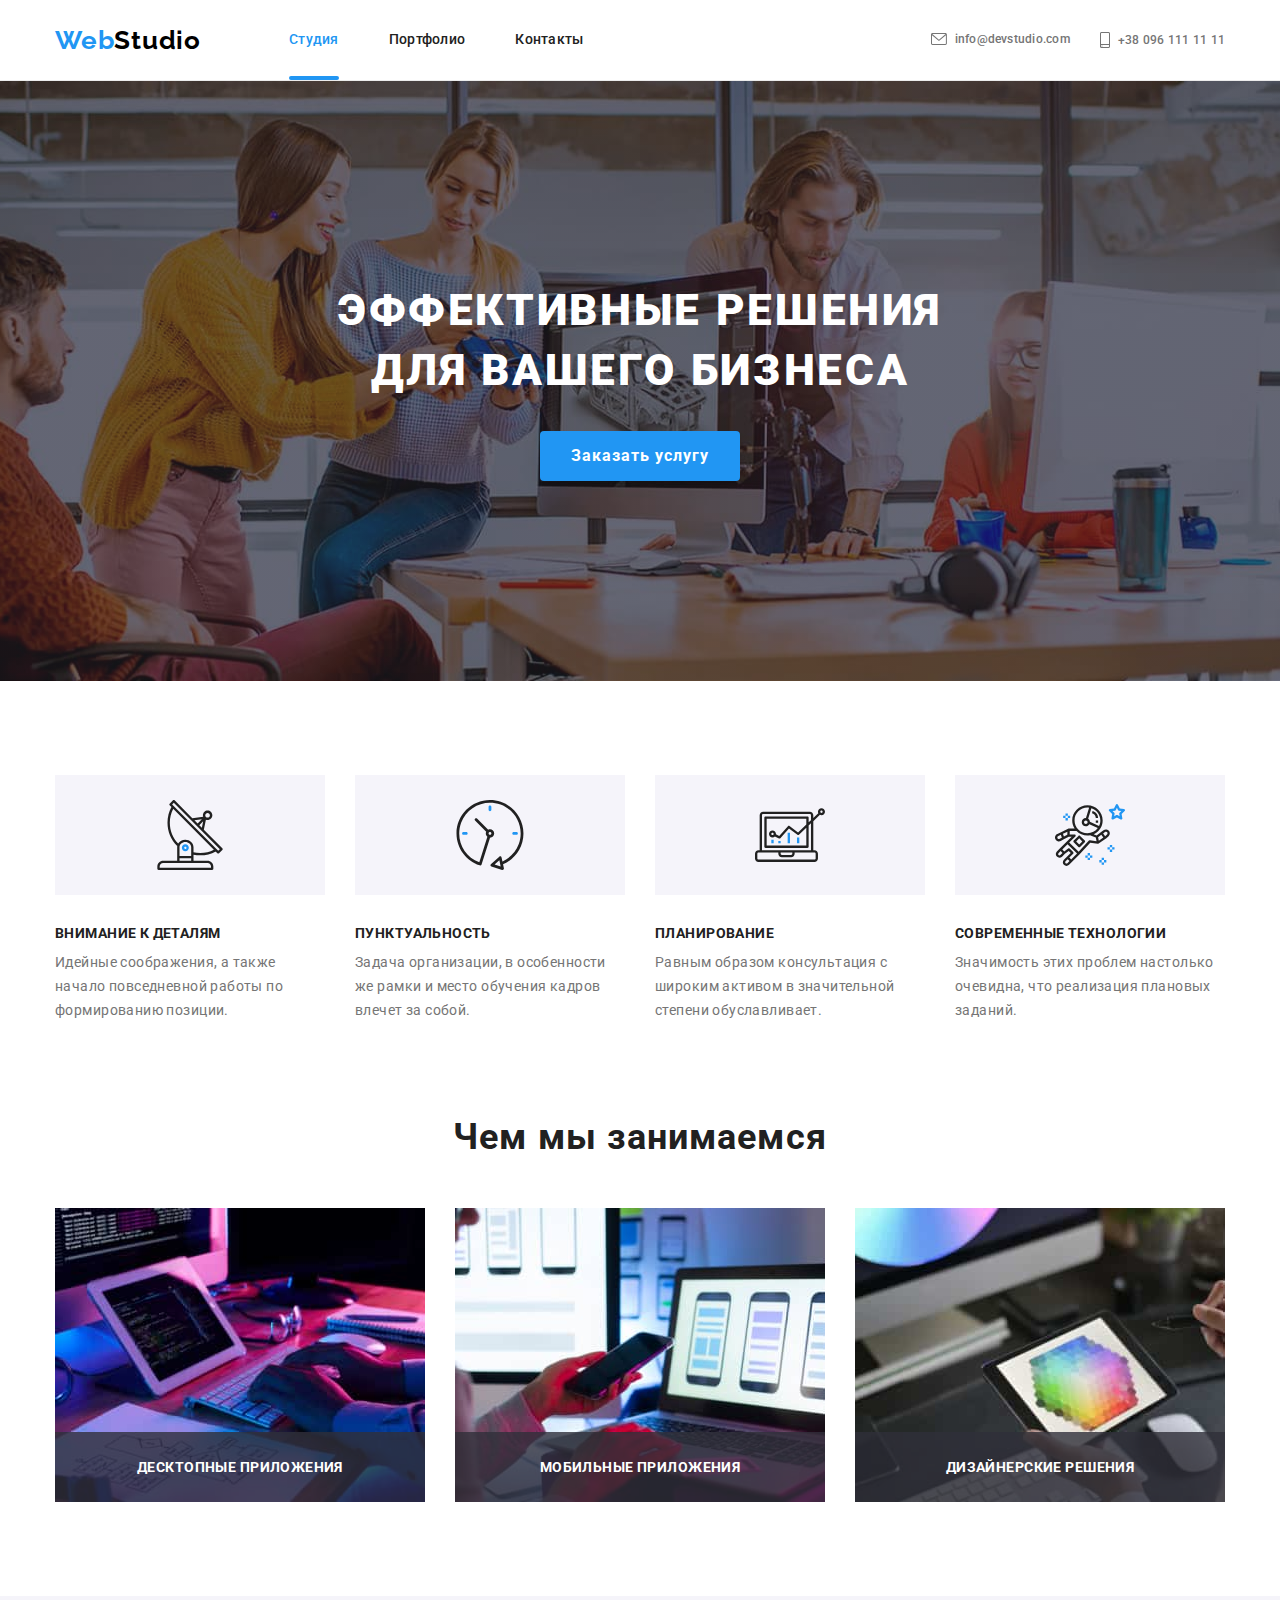
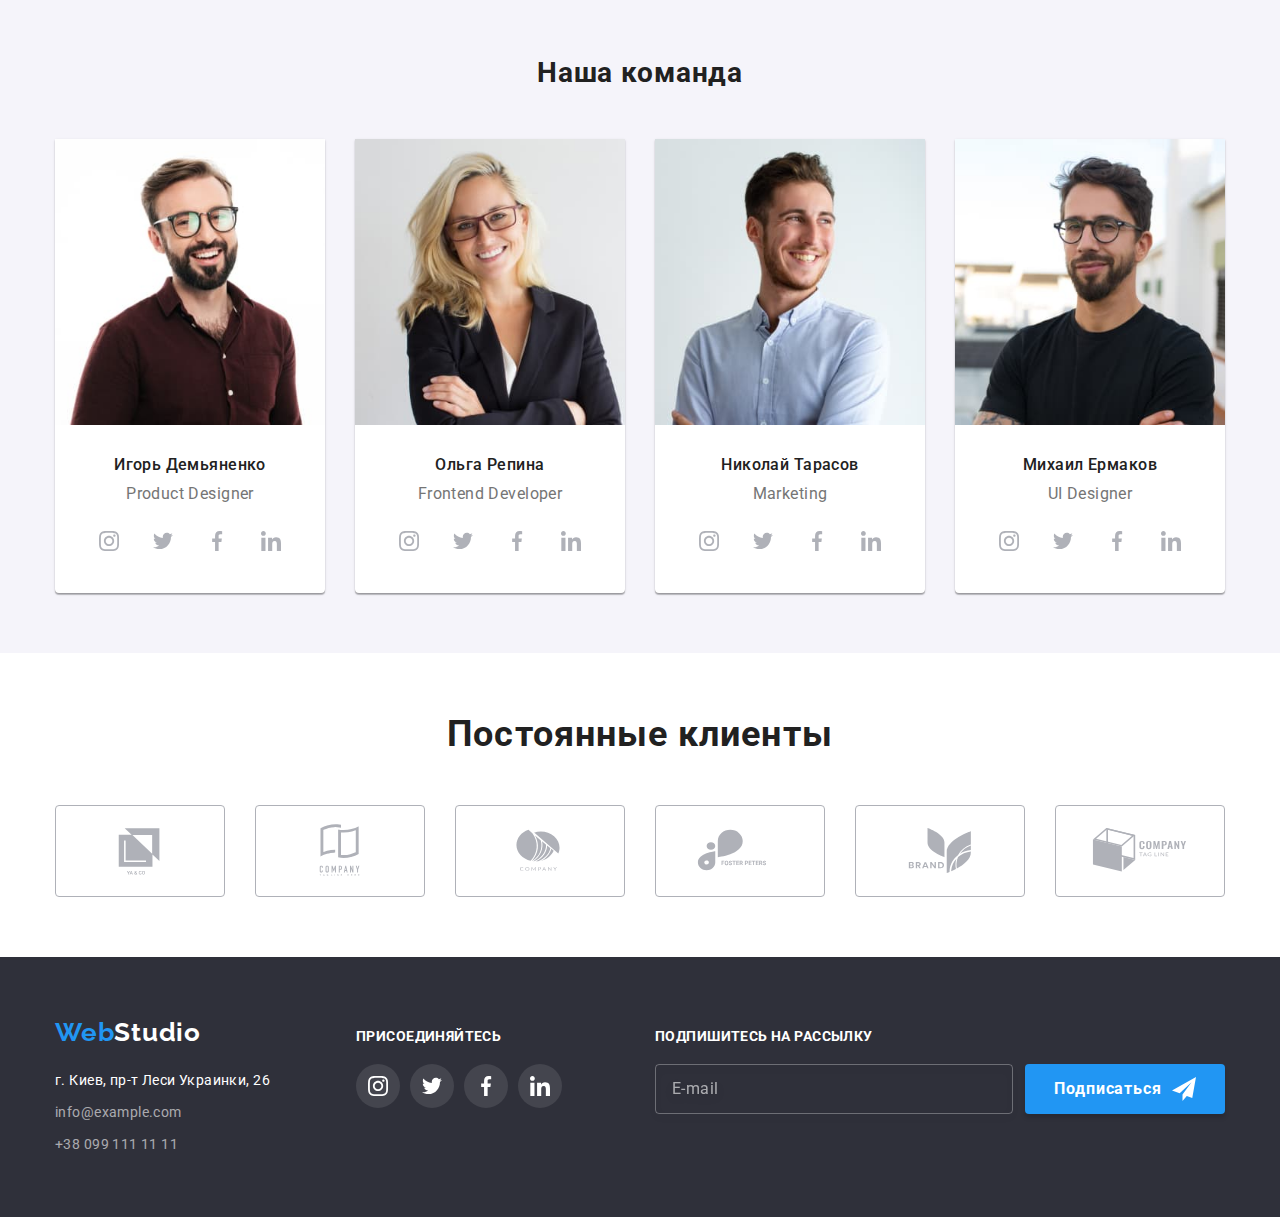
==== commit 91a5b071: "done" ====
--- a/index.html
+++ b/index.html
@@ -174,34 +174,61 @@
           <h2 class="services__title title-h2">Чем мы занимаемся</h2>
           <ul class="services__list">
             <li class="services__item">
-              <img
-                src="./img/programming.jpg"
-                width="370"
-                alt="Програмирование"
-                class="services__img"
-              />
+              <picture>
+                <source
+                  srcset="./img/programming.jpg 1x, ./img/programming@2x.jpg 2x"
+                  type="image/jpg"
+                  media="(min-width: 1200px)"
+                />
+                <img
+                  src="./img/programming.jpg"
+                  width="100%"
+                  alt="Програмирование"
+                  class="services__img"
+                />
+              </picture>
+
               <div class="services__wrapper">
                 <h3 class="services__subtitle">Десктопные приложения</h3>
               </div>
             </li>
             <li class="services__item">
-              <img
-                src="./img/development-mobile-version.jpg"
-                width="370"
-                alt="Выбор макета"
-                class="services__img"
-              />
+              <picture>
+                <source
+                  srcset="
+                    ./img/development-mobile-version.jpg    1x,
+                    ./img/development-mobile-version@2x.jpg 2x
+                  "
+                  type="image/jpg"
+                  media="(min-width: 1200px)"
+                />
+                <img
+                  src="./img/development-mobile-version.jpg"
+                  width="100%"
+                  alt="выбор макета"
+                  class="services__img"
+                />
+              </picture>
+
               <div class="services__wrapper">
                 <h3 class="services__subtitle">Мобильные приложения</h3>
               </div>
             </li>
             <li class="services__item">
-              <img
-                src="./img/design.jpg"
-                width="370"
-                alt="Подбор цвета"
-                class="services__img"
-              />
+              <picture>
+                <source
+                  srcset="./img/design.jpg 1x, ./img/design@2x.jpg 2x"
+                  type="image/jpg"
+                  media="(min-width: 1200px)"
+                />
+                <img
+                  src="./img/design.jpg"
+                  width="100%"
+                  alt="выбор макета"
+                  class="services__img"
+                />
+              </picture>
+
               <div class="services__wrapper">
                 <h3 class="services__subtitle">Дизайнерские решения</h3>
               </div>
@@ -214,12 +241,30 @@
           <h2 class="team__title title-h2">Наша команда</h2>
           <ul class="team__list">
             <li class="team__item">
-              <img
-                src="./img/demiynenko.jpg"
-                width="270"
-                alt="Игорь Демьяненко"
-                class="team__img"
-              />
+              <picture>
+                <source
+                  srcset="./img/dem-mob.jpg 1x, ./img/dem-mob@2x.jpg 2x"
+                  type="image/jpg"
+                  media="(max-width: 767px)"
+                />
+                <source
+                  srcset="./img/dem-tab.jpg 1x, ./img/dem-tab@2x.jpg 2x"
+                  type="image/jpg"
+                  media="(min-width: 768px)"
+                />
+                <source
+                  srcset="./img/dem-desk.jpg 1x, ./img/dem-desk@2x.jpg 2x"
+                  type="image/jpg"
+                  media="(min-width: 1200px)"
+                />
+                <img
+                  src="./img/dem-mob.jpg"
+                  alt="Игорь Демьяненко"
+                  class="team__img"
+                  width="100%"
+                />
+              </picture>
+
               <div class="team__card">
                 <h3 class="team__name">Игорь Демьяненко</h3>
                 <p class="team__post">Product Designer</p>
@@ -252,12 +297,29 @@
               </div>
             </li>
             <li class="team__item">
-              <img
-                src="./img/repina.jpg"
-                width="270"
-                alt="Ольга Репина"
-                class="team__img"
-              />
+              <picture>
+                <source
+                  srcset="./img/rep-mob.jpg 1x, ./img/rep-mob@2x.jpg 2x"
+                  type="image/jpg"
+                  media="(max-width: 767px)"
+                />
+                <source
+                  srcset="./img/rep-tab.jpg 1x, ./img/rep-tab@2x.jpg 2x"
+                  type="image/jpg"
+                  media="(min-width: 768px)"
+                />
+                <source
+                  srcset="./img/rep-desk.jpg 1x, ./img/rep-desk@2x.jpg 2x"
+                  type="image/jpg"
+                  media="(min-width: 1200px)"
+                />
+                <img
+                  src="./img/rep-mob.jpg"
+                  alt="Ольга Репина"
+                  class="team__img"
+                  width="100%"
+                />
+              </picture>
               <div class="team__card">
                 <h3 class="team__name">Ольга Репина</h3>
                 <p class="team__post">Frontend Developer</p>
@@ -290,12 +352,29 @@
               </div>
             </li>
             <li class="team__item">
-              <img
-                src="./img/tarasov.jpg"
-                width="270"
-                alt="Николай Тарасов"
-                class="team__img"
-              />
+              <picture>
+                <source
+                  srcset="./img/tar-mob.jpg 1x, ./img/tar-mob@2x.jpg 2x"
+                  type="image/jpg"
+                  media="(max-width: 767px)"
+                />
+                <source
+                  srcset="./img/tar-tab.jpg 1x, ./img/tar-tab@2x.jpg 2x"
+                  type="image/jpg"
+                  media="(min-width: 768px)"
+                />
+                <source
+                  srcset="./img/tar-desk.jpg 1x, ./img/tar-desk@2x.jpg 2x"
+                  type="image/jpg"
+                  media="(min-width: 1200px)"
+                />
+                <img
+                  src="./img/tar-mob.jpg"
+                  alt="Николай Тарасов"
+                  class="team__img"
+                  width="100%"
+                />
+              </picture>
               <div class="team__card">
                 <h3 class="team__name">Николай Тарасов</h3>
                 <p class="team__post">Marketing</p>
@@ -328,12 +407,29 @@
               </div>
             </li>
             <li class="team__item">
-              <img
-                src="./img/ermakov.jpg"
-                width="270"
-                alt="Михаил Ермаков"
-                class="team__img"
-              />
+              <picture>
+                <source
+                  srcset="./img/erm-mob.jpg 1x, ./img/erm-mob@2x.jpg 2x"
+                  type="image/jpg"
+                  media="(max-width: 767px)"
+                />
+                <source
+                  srcset="./img/erm-tab.jpg 1x, ./img/erm-tab@2x.jpg 2x"
+                  type="image/jpg"
+                  media="(min-width: 768px)"
+                />
+                <source
+                  srcset="./img/erm-desk.jpg 1x, ./img/erm-desk@2x.jpg 2x"
+                  type="image/jpg"
+                  media="(min-width: 1200px)"
+                />
+                <img
+                  src="./img/erm-mob.jpg"
+                  alt="Михаил Ермаков"
+                  class="team__img"
+                  width="100%"
+                />
+              </picture>
               <div class="team__card">
                 <h3 class="team__name">Михаил Ермаков</h3>
                 <p class="team__post">UI Designer</p>
--- a/css/main.min.css
+++ b/css/main.min.css
@@ -1,3 +1,3 @@
 *,::before,::after{-webkit-box-sizing:border-box;box-sizing:border-box}html{line-height:1.15;-webkit-text-size-adjust:100%;-moz-tab-size:4;-o-tab-size:4;tab-size:4}body{margin:0;font-family:system-ui,-apple-system,"Segoe UI",Roboto,Helvetica,Arial,sans-serif,"Apple Color Emoji","Segoe UI Emoji"}hr{height:0;color:inherit}abbr[title]{-webkit-text-decoration:underline dotted;text-decoration:underline dotted}b,strong{font-weight:bolder}code,kbd,samp,pre{font-family:ui-monospace, SFMono-Regular, Consolas, "Liberation Mono", Menlo,- monospace;font-size:1em}small{font-size:80%}sub,sup{font-size:75%;line-height:0;position:relative;vertical-align:baseline}sub{bottom:-0.25em}sup{top:-0.5em}table{text-indent:0;border-color:inherit}button,input,optgroup,select,textarea{font-family:inherit;font-size:100%;line-height:1.15;margin:0}button,select{text-transform:none}button,[type="button"],[type="reset"],[type="submit"]{-webkit-appearance:button}::-moz-focus-inner{border-style:none;padding:0}:-moz-focusring{outline:1px dotted ButtonText}:-moz-ui-invalid{box-shadow:none}legend{padding:0}progress{vertical-align:baseline}::-webkit-inner-spin-button,::-webkit-outer-spin-button{height:auto}[type="search"]{-webkit-appearance:textfield;outline-offset:-2px}::-webkit-search-decoration{-webkit-appearance:none}::-webkit-file-upload-button{-webkit-appearance:button;font:inherit}summary{display:list-item}h1,h2,h3,h4,h5,h6,p{margin:0}a{text-decoration:none}ul{list-style:none;margin:0;padding-left:0}img{display:block}body{font-family:"Roboto", "arial", sans-serif;font-weight:400;font-size:14px;line-height:1.71;font-style:normal;letter-spacing:0.03em;background:#fff;color:#757575}.visually-hidden{position:absolute;width:1px;height:1px;margin:-1px;border:0;padding:0;white-space:nowrap;-webkit-clip-path:inset(100%);clip-path:inset(100%);clip:rect(0 0 0 0);overflow:hidden}.conteiner{padding-right:15px;padding-left:15px;margin-left:auto;margin-right:auto}@media screen and (max-width: 767px){.conteiner{max-width:480px;text-align:center;-webkit-box-pack:center;-ms-flex-pack:center;justify-content:center}}@media screen and (min-width: 768px){.conteiner{max-width:768px;margin-left:auto;margin-right:auto}}@media screen and (min-width: 1200px){.conteiner{width:1200px}}.main-header{border-bottom:1px solid #ececec}.logo{font-family:Raleway;font-style:normal;font-weight:bold;font-size:26px;line-height:1.192;letter-spacing:0.03em;color:#2196f3}.main-header__conteiner{padding-top:16px;padding-bottom:16px;width:100%;position:relative}@media screen and (min-width: 768px){.main-header__conteiner{display:-webkit-box;display:-ms-flexbox;display:flex;-webkit-box-align:center;-ms-flex-align:center;align-items:center;-webkit-box-pack:stretch;-ms-flex-pack:stretch;justify-content:stretch;padding-left:15px;padding-right:15px;padding-top:0;padding-bottom:0;width:100%;height:80px}}.logo__wrap{color:#000}.main-header__close{fill:#000}.main-header__menu{fill:#000}.main-header__button{padding:0;border:none;background-color:white;position:absolute;top:10px;right:10px;z-index:4}.main-header__button:hover .main-header__menu,.main-header__button:focus .main-header__menu,.main-header__button:hover .main-header__close,.main-header__button:focus .main-header__close{fill:#2196f3}@media screen and (min-width: 768px){.main-header__button{display:none}}.main-header__button .main-header__close{display:none}.main-header__button .main-header__menu{display:block}.main-header__button.is-open .main-header__close{display:block}.main-header__button.is-open .main-header__menu{display:none}.main-header__wrap{z-index:2;background-color:white;top:0;right:0;left:0}@media screen and (min-width: 768px){.main-header__wrap{display:-webkit-box;display:-ms-flexbox;display:flex;width:inherit;-webkit-box-align:center;-ms-flex-align:center;align-items:center;-webkit-box-pack:justify;-ms-flex-pack:justify;justify-content:space-between}}@media screen and (max-width: 767px){.main-header__wrap{width:100%;height:95vh;padding-top:48px;padding-bottom:48px;padding-left:40px;padding-right:40px}}@media screen and (max-width: 767px){.main-header__wrap{display:none;position:absolute}}@media screen and (max-width: 767px){.main-header__wrap.is-open{display:-webkit-box;display:-ms-flexbox;display:flex;-webkit-box-orient:vertical;-webkit-box-direction:normal;-ms-flex-direction:column;flex-direction:column;-webkit-box-pack:justify;-ms-flex-pack:justify;justify-content:space-between;overflow:hidden}}@media screen and (min-width: 768px){.main-header__wrap.is-open{display:-webkit-box;display:-ms-flexbox;display:flex}}@media screen and (max-width: 767px){.navigation__item:not(:last-child){margin-bottom:32px}}@media screen and (min-width: 768px){.navigation__item:not(:last-child){margin-right:50px}}.navigation__link{font-family:Roboto;font-style:normal;font-weight:500;font-size:40px;line-height:47px;text-align:left;letter-spacing:0.02em;color:#212121;padding-top:32px;padding-bottom:32px;-webkit-transition:Color 250ms cubic-bezier(0.4, 0, 0.2, 1);transition:Color 250ms cubic-bezier(0.4, 0, 0.2, 1);position:relative}.navigation__link:focus,.navigation__link:hover{color:#2196f3}.navigation__link--active{color:#2196f3}@media screen and (min-width: 768px){.navigation__link{font-size:14px;line-height:16px}}.navigation__link--active::after{content:'';position:absolute;border:2px solid #2196f3;border-radius:2px;width:100%;right:0;bottom:-1px;background-color:#2196f3}.main-header__link{font-family:Roboto;font-style:normal;font-weight:500;font-size:24px;line-height:28px;letter-spacing:0.02em;color:#757575;-webkit-transition:Color 250ms cubic-bezier(0.4, 0, 0.2, 1);transition:Color 250ms cubic-bezier(0.4, 0, 0.2, 1)}.main-header__link:hover,.main-header__link:focus{color:#2196f3}@media screen and (min-width: 768px){.main-header__link{font-size:12px;line-height:14px;display:-webkit-box;display:-ms-flexbox;display:flex;-webkit-box-align:center;-ms-flex-align:center;align-items:center}}.main-header__contact{display:-webkit-box;display:-ms-flexbox;display:flex}@media screen and (min-width: 768px) and (max-width: 1199px){.main-header__contact{-webkit-box-orient:vertical;-webkit-box-direction:normal;-ms-flex-direction:column;flex-direction:column}}@media screen and (max-width: 767px){.main-header__contact{-webkit-box-orient:vertical;-webkit-box-direction:reverse;-ms-flex-direction:column-reverse;flex-direction:column-reverse;margin-bottom:64px;font-size:12px;line-height:14px}}@media screen and (min-width: 168px) and (max-width: 1199px){.main-header__item{margin-bottom:10px}.main-header__item:last-child{margin-bottom:0}}@media screen and (max-width: 767px){.main-header__item:not(:first-child){margin-bottom:32px}}@media screen and (max-width: 767px){.main-header__item:last-child .main-header__link{font-family:Roboto;font-style:normal;font-weight:500;font-size:34px;line-height:40px;letter-spacing:0.02em;color:#2196f3}}.main-header__icon{margin-right:8px;fill:#757575;-webkit-transition:Fill 250ms cubic-bezier(0.4, 0, 0.2, 1);transition:Fill 250ms cubic-bezier(0.4, 0, 0.2, 1)}.main-header__link:hover .main-header__icon{fill:#2196f3}@media screen and (max-width: 767px){.main-header__icon{display:none}}.main-header__social{display:-webkit-box;display:-ms-flexbox;display:flex}@media screen and (min-width: 768px){.main-header__social{display:none}}.main-header__social-list{margin-right:20px;position:relative}.main-header__social-list:last-child{margin-right:0}.main-header__social-list:not(:last-child)::after{content:'';border-right:1px solid rgba(33,33,33,0.2);position:absolute;top:0;right:-10px;height:100%}.main-header__social-link{font-family:Roboto;font-style:normal;font-weight:500;font-size:18px;line-height:1.22;letter-spacing:0.02em;color:#2196f3}@media screen and (max-width: 410px){.main-header__social-link{font-size:14px;line-height:1.22;letter-spacing:0.02em}}@media screen and (min-width: 768px){.navigation__list{display:-webkit-box;display:-ms-flexbox;display:flex}}@media screen and (min-width: 768px){.navigation{margin-left:88px}}.button{width:200px;height:50px;background-color:#2196f3;padding:0;border:0px;border-radius:4px;-webkit-box-shadow:0px 4px 4px rgba(0,0,0,0.15);box-shadow:0px 4px 4px rgba(0,0,0,0.15);font-family:Roboto;font-style:normal;font-weight:bold;font-size:16px;line-height:1.87;display:-webkit-box;display:-ms-flexbox;display:flex;-webkit-box-align:center;-ms-flex-align:center;align-items:center;-webkit-box-pack:center;-ms-flex-pack:center;justify-content:center;letter-spacing:0.06em;cursor:pointer;color:#fff;-webkit-transition:background-color 250ms cubic-bezier(0.4, 0, 0.2, 1);transition:background-color 250ms cubic-bezier(0.4, 0, 0.2, 1)}.button:hover,.button:focus{background-color:#188ce8}.main-section{background-image:-webkit-gradient(linear, left top, right top, from(rgba(47,48,58,0.4)), to(rgba(47,48,58,0.4))),url(../img/background-hero.jpg);background-image:linear-gradient(to right, rgba(47,48,58,0.4), rgba(47,48,58,0.4)),url(../img/background-hero.jpg);background-size:cover;background-repeat:no-repeat;background-position:center;margin-right:auto;margin-left:auto;-webkit-box-sizing:border-box;box-sizing:border-box;padding-top:118px;padding-bottom:118px}.main-section--conteiner{display:-webkit-box;display:-ms-flexbox;display:flex;-webkit-box-align:center;-ms-flex-align:center;align-items:center;-webkit-box-pack:center;-ms-flex-pack:center;justify-content:center;-webkit-box-orient:vertical;-webkit-box-direction:normal;-ms-flex-direction:column;flex-direction:column}.main-section__heading{color:#fff;font-family:Roboto;font-style:normal;font-weight:900;font-size:26px;line-height:1.62;text-align:center;letter-spacing:0.06em;text-transform:uppercase;margin-top:0;margin-bottom:30px}@media screen and (min-width: 768px){.main-section__heading{width:360px}}.backdrop{position:fixed;top:0;left:0;bottom:0;right:0;background-color:rgba(0,0,0,0.2);opacity:1;-webkit-transition:opacity 250ms cubic-bezier(0.4, 0, 0.2, 1);transition:opacity 250ms cubic-bezier(0.4, 0, 0.2, 1);z-index:5;overflow-x:hidden;overflow-y:auto}.backdrop.is-hidden{opacity:0;pointer-events:none;-webkit-transition:opacity 250ms cubic-bezier(0.4, 0, 0.2, 1);transition:opacity 250ms cubic-bezier(0.4, 0, 0.2, 1)}.modal{position:absolute;top:50%;left:50%;-webkit-transform:translate(-50%, -50%);transform:translate(-50%, -50%);width:100%;height:100%;background-color:#fff;padding:40px;overflow-x:scroll}@media screen and (max-height: 609px){.modal{position:absolute;top:10%;left:50%;-webkit-transform:translate(-50%, 0%);transform:translate(-50%, 0%)}}@media screen and (min-width: 480px){.modal{width:450px;height:609px;overflow:hidden}}.modal__button-close{width:30px;height:30px;display:-webkit-box;display:-ms-flexbox;display:flex;-webkit-box-pack:center;-ms-flex-pack:center;justify-content:center;-webkit-box-align:center;-ms-flex-align:center;align-items:center;border-radius:50%;border:1px solid rgba(0,0,0,0.1);background-color:#fff;position:absolute;top:8px;right:8px;cursor:pointer}.modal__button-close:hover .modal__button-icon,.modal__button-close:focus .modal__button-icon{fill:#2196f3}.modal__button-icon{height:11px;width:11px;fill:#000000;-webkit-transition:fill 250ms cubic-bezier(0.4, 0, 0.2, 1);transition:fill 250ms cubic-bezier(0.4, 0, 0.2, 1)}.modal__form{display:-webkit-box;display:-ms-flexbox;display:flex;-webkit-box-orient:vertical;-webkit-box-direction:normal;-ms-flex-direction:column;flex-direction:column;-webkit-box-align:center;-ms-flex-align:center;align-items:center}.modal__heading{font-family:Roboto;font-style:normal;font-weight:bold;font-size:20px;line-height:1.5;text-align:center;letter-spacing:0.03em;color:#212121;margin-bottom:12px}.modal__wrap{width:100%;margin-bottom:10px;display:-webkit-box;display:-ms-flexbox;display:flex;-webkit-box-orient:vertical;-webkit-box-direction:normal;-ms-flex-direction:column;flex-direction:column}.modal__wrap:nth-child(4){margin-bottom:20px}.modal__label{font-family:Roboto;font-style:normal;font-weight:normal;font-size:12px;line-height:14px;letter-spacing:0.01em;color:#757575;margin-bottom:4px}.modal__text-area{position:relative}.modal__icon{position:absolute;left:15px;top:50%;-webkit-transform:translateY(-50%);transform:translateY(-50%);fill:#212121;width:18px;height:18px;-webkit-transition:fill 250ms cubic-bezier(0.4, 0, 0.2, 1);transition:fill 250ms cubic-bezier(0.4, 0, 0.2, 1)}.modal__check-icon{fill:#ffffff;border:2px solid #000000;width:16px;height:15px;border-radius:2px;border:2px solid #000000;-webkit-transition:border-color 250ms cubic-bezier(0.4, 0, 0.2, 1),background-color 250ms cubic-bezier(0.4, 0, 0.2, 1);transition:border-color 250ms cubic-bezier(0.4, 0, 0.2, 1),background-color 250ms cubic-bezier(0.4, 0, 0.2, 1)}.modal__check:checked ~ .modal__check-label .modal__check-icon{background-color:#2196f3;border-color:#2196f3;border-radius:2px;-webkit-transition:border-color 250ms cubic-bezier(0.4, 0, 0.2, 1),250ms cubic-bezier(0.4, 0, 0.2, 1);transition:border-color 250ms cubic-bezier(0.4, 0, 0.2, 1),250ms cubic-bezier(0.4, 0, 0.2, 1)}.modal__check{position:absolute;width:1px;height:1px;margin:-1px;border:0;padding:0;white-space:nowrap;-webkit-clip-path:inset(100%);clip-path:inset(100%);clip:rect(0 0 0 0);overflow:hidden}.modal__input{width:100%;height:40px;border:1px solid rgba(33,33,33,0.2);-webkit-box-sizing:border-box;box-sizing:border-box;border-radius:4px;padding-left:42px;outline:none;-webkit-transition:border-color 250ms cubic-bezier(0.4, 0, 0.2, 1);transition:border-color 250ms cubic-bezier(0.4, 0, 0.2, 1)}.modal__input:checked{border-color:#2196f3}.modal__input:focus,.modal__textarea:focus{border-color:#2196f3}.modal__input:focus+.modal__icon{fill:#2196f3}.modal__textarea{width:100%;height:120px;resize:none;outline:none;border:1px solid rgba(33,33,33,0.2);-webkit-box-sizing:border-box;box-sizing:border-box;border-radius:4px;padding-top:12px;padding-right:16px;padding-bottom:12px;padding-left:16px;-webkit-transition:border-color 250ms cubic-bezier(0.4, 0, 0.2, 1);transition:border-color 250ms cubic-bezier(0.4, 0, 0.2, 1)}.modal__textarea::-webkit-input-placeholder{font-family:Roboto;font-style:normal;font-weight:normal;font-size:12px;line-height:14px;letter-spacing:0.01em;color:rgba(117,117,117,0.5)}.modal__textarea:-ms-input-placeholder{font-family:Roboto;font-style:normal;font-weight:normal;font-size:12px;line-height:14px;letter-spacing:0.01em;color:rgba(117,117,117,0.5)}.modal__textarea::-ms-input-placeholder{font-family:Roboto;font-style:normal;font-weight:normal;font-size:12px;line-height:14px;letter-spacing:0.01em;color:rgba(117,117,117,0.5)}.modal__textarea::placeholder{font-family:Roboto;font-style:normal;font-weight:normal;font-size:12px;line-height:14px;letter-spacing:0.01em;color:rgba(117,117,117,0.5)}.modal__contract{-webkit-text-decoration-line:underline;text-decoration-line:underline;color:#2196f3}.modal__submit{margin-top:30px}.modal__agree{font-family:Roboto;font-style:normal;font-weight:normal;font-size:12px;line-height:14px;letter-spacing:0.03em}.advantages{padding-bottom:60px;padding-top:60px}@media screen and (min-width: 768px){.advantages__list{display:-webkit-box;display:-ms-flexbox;display:flex;-ms-flex-wrap:wrap;flex-wrap:wrap;margin:-15px}}@media screen and (max-width: 767px){.advantages__item{max-width:450px;text-align:center;margin-bottom:30px}.advantages__item:last-child{margin-bottom:0}}@media screen and (min-width: 768px){.advantages__item{width:calc((100% - 60px) / 2);margin:15px}}.advantages__wrap{display:-webkit-box;display:-ms-flexbox;display:flex;-webkit-box-align:center;-ms-flex-align:center;align-items:center;-webkit-box-pack:center;-ms-flex-pack:center;justify-content:center;background-color:#f5f4fa;max-width:450px;height:120px;margin-bottom:30px}.advantages__heading{font-family:Roboto;font-style:normal;font-weight:bold;font-size:14px;line-height:16px;letter-spacing:0.03em;text-transform:uppercase;color:#212121;margin-bottom:10px}.advantages__text{max-width:450px}.main-section__heading{max-width:100%}.services{margin-top:0}@media screen and (max-width: 1199px){.services{display:none}}.services__title{margin-bottom:50px}.title-h2{font-family:Roboto;font-style:normal;font-weight:bold;font-size:36px;line-height:42px;text-align:center;letter-spacing:0.03em;color:#212121}.services__list{display:-webkit-box;display:-ms-flexbox;display:flex}.services__item{position:relative;width:370px;height:294px}.services__item:not(:last-child){margin-right:30px}.services__subtitle{font-family:Roboto;font-style:normal;font-weight:bold;font-size:14px;line-height:16px;text-align:center;letter-spacing:0.03em;text-transform:uppercase;color:#fff}.services__wrapper{position:absolute;width:370px;height:70px;background-color:rgba(47,48,58,0.8);left:0;bottom:0;display:-webkit-box;display:-ms-flexbox;display:flex;-webkit-box-align:center;-ms-flex-align:center;align-items:center;-webkit-box-pack:center;-ms-flex-pack:center;justify-content:center}.team{padding-top:60px;padding-bottom:60px;background-color:#f5f4fa}.team__title{margin-bottom:50px;font-family:Roboto;font-style:normal;font-weight:bold;font-size:28px;line-height:33px;text-align:center;letter-spacing:0.03em}@media screen and (min-width: 768px){.team__list{display:-webkit-box;display:-ms-flexbox;display:flex;-ms-flex-wrap:wrap;flex-wrap:wrap;margin:-15px}}.team__item{background-color:#fff;-webkit-box-shadow:0px 1px 3px rgba(0,0,0,0.12),0px 1px 1px rgba(0,0,0,0.14),0px 2px 1px rgba(0,0,0,0.2);box-shadow:0px 1px 3px rgba(0,0,0,0.12),0px 1px 1px rgba(0,0,0,0.14),0px 2px 1px rgba(0,0,0,0.2);border-radius:0px 0px 4px 4px}@media screen and (max-width: 767px){.team__item{max-width:450px;margin-bottom:30px}.team__item:last-child{margin-bottom:0}}@media screen and (min-width: 768px){.team__item{margin:15px;width:calc((100% - 60px) / 2)}}.team__card{padding-top:30px;padding-bottom:30px;padding-left:10px;padding-right:10px;text-align:center}.team__name{font-weight:500;font-size:16px;line-height:1.19;color:#212121;margin-bottom:10px}.team__post{font-weight:normal;font-size:16px;line-height:1.19;margin-bottom:16px;color:#757575}.team--social__icon{fill:#afb1b8;-webkit-transition:fill 250ms cubic-bezier(0.4, 0, 0.2, 1);transition:fill 250ms cubic-bezier(0.4, 0, 0.2, 1)}.social__link:hover .team--social__icon,.social__link:focus .team--social__icon{fill:#fff}.social__link--team:hover,.social__link--team:focus{background-color:#2196f3}.social{display:-webkit-box;display:-ms-flexbox;display:flex;margin-right:auto;margin-left:auto;-webkit-box-pack:center;-ms-flex-pack:center;justify-content:center}.social__list{margin-right:10px;width:44px;height:44px}.social__list:last-child{margin-right:0}.social__link{width:44px;height:44px;border-radius:50%;-webkit-box-align:center;-ms-flex-align:center;align-items:center;-webkit-box-pack:center;-ms-flex-pack:center;justify-content:center;display:-webkit-inline-box;display:-ms-inline-flexbox;display:inline-flex;-webkit-transition:background-color 250ms cubic-bezier(0.4, 0, 0.2, 1);transition:background-color 250ms cubic-bezier(0.4, 0, 0.2, 1)}.social__icon{width:20px;height:20px;-webkit-transition:fill 250ms cubic-bezier(0.4, 0, 0.2, 1);transition:fill 250ms cubic-bezier(0.4, 0, 0.2, 1)}.clients{padding-top:60px;padding-bottom:60px}.clients__title{padding-bottom:50px}.clients__list{display:-webkit-box;display:-ms-flexbox;display:flex;margin:-15px;-ms-flex-wrap:wrap;flex-wrap:wrap}.clients__item{width:calc((100% - 2 * 30px) / 2);height:92px;margin:15px}@media screen and (min-width: 768px){.clients__item{width:calc((100% - 3 * 30px) / 3)}}.clients__link{display:-webkit-box;display:-ms-flexbox;display:flex;border:1px solid #afb1b8;border-radius:4px;height:100%;-webkit-box-pack:center;-ms-flex-pack:center;justify-content:center;-webkit-box-align:center;-ms-flex-align:center;align-items:center;-webkit-transition:border-color 250ms cubic-bezier(0.4, 0, 0.2, 1);transition:border-color 250ms cubic-bezier(0.4, 0, 0.2, 1)}.clients__link:hover,.clients__link:focus{border-color:#2196f3}.clients__icon{width:106px;height:60px;fill:#afb1b8;-webkit-transition:fill 250ms cubic-bezier(0.4, 0, 0.2, 1);transition:fill 250ms cubic-bezier(0.4, 0, 0.2, 1)}.clients__link:hover .clients__icon,.clients__link:focus .clients__icon{fill:#2196f3}.footer{padding-top:60px;padding-bottom:60px;background-color:#2f303a}@media screen and (max-width: 767px){.footer__cont{text-align:center}}@media screen and (min-width: 768px){.footer__cont{display:-webkit-box;display:-ms-flexbox;display:flex;-ms-flex-wrap:wrap;flex-wrap:wrap}}.logo__wrap--footer{color:#fff}.footer__contacts{margin-top:20px}.footer__address{font-family:Roboto;font-style:normal;font-weight:normal;font-size:14px;line-height:1.71;letter-spacing:0.03em;color:#fff}.footer__contact{margin-top:8px;display:block;font-family:Roboto;font-style:normal;font-weight:normal;font-size:14px;line-height:1.71;letter-spacing:0.03em;color:rgba(255,255,255,0.6);-webkit-transition:color 250ms cubic-bezier(0.4, 0, 0.2, 1);transition:color 250ms cubic-bezier(0.4, 0, 0.2, 1)}.footer__contact:hover,.footer__contact:focus{color:#2196f3}.footer__social{display:-webkit-box;display:-ms-flexbox;display:flex;-webkit-box-orient:vertical;-webkit-box-direction:normal;-ms-flex-direction:column;flex-direction:column}@media screen and (max-width: 767px){.footer__social{margin-top:60px}}@media screen and (min-width: 768px){.footer__social{margin-left:165px}}.footer__heading{font-family:Roboto;font-style:normal;font-weight:bold;font-size:14px;line-height:16px;letter-spacing:0.03em;text-transform:uppercase;text-align:center;color:#fff;margin-bottom:20px}.social__link--footer{background-color:rgba(255,255,255,0.1)}.footer--social__icon{fill:#fff}.footer__form{display:-webkit-box;display:-ms-flexbox;display:flex;-webkit-box-orient:vertical;-webkit-box-direction:normal;-ms-flex-direction:column;flex-direction:column;width:100%;-webkit-box-align:center;-ms-flex-align:center;align-items:center}.footer__input{width:100%;height:50px;padding-top:15px;padding-bottom:15px;padding-left:16px;padding-right:16px;background-color:inherit;border:1px solid rgba(255,255,255,0.3);-webkit-box-sizing:border-box;box-sizing:border-box;-webkit-filter:drop-shadow(0px 4px 4px rgba(0,0,0,0.15));filter:drop-shadow(0px 4px 4px rgba(0,0,0,0.15));border-radius:4px;font-family:Roboto;font-style:normal;font-weight:normal;font-size:16px;line-height:1.25;letter-spacing:0.03em;color:#fff}.footer__input::-webkit-input-placeholder{font-family:Roboto;font-style:normal;font-weight:normal;font-size:16px;line-height:1.25;letter-spacing:0.03em;color:rgba(255,255,255,0.6)}.footer__input:-ms-input-placeholder{font-family:Roboto;font-style:normal;font-weight:normal;font-size:16px;line-height:1.25;letter-spacing:0.03em;color:rgba(255,255,255,0.6)}.footer__input::-ms-input-placeholder{font-family:Roboto;font-style:normal;font-weight:normal;font-size:16px;line-height:1.25;letter-spacing:0.03em;color:rgba(255,255,255,0.6)}.footer__input::placeholder{font-family:Roboto;font-style:normal;font-weight:normal;font-size:16px;line-height:1.25;letter-spacing:0.03em;color:rgba(255,255,255,0.6)}@media screen and (min-width: 768px){.footer__input{width:450px}}.footer__wrap{margin-top:60px}@media screen and (min-width: 768px){.footer__wrap{margin-right:auto;margin-left:151px}}.footer__wraper{text-align:center}@media screen and (min-width: 768px){.footer__wraper{margin-left:61px;width:232px}}.footer__button{margin-top:20px;max-width:200px}.footer__icon{margin-left:10px}.filter{display:-webkit-box;display:-ms-flexbox;display:flex;-ms-flex-wrap:wrap;flex-wrap:wrap;-webkit-box-pack:left;-ms-flex-pack:left;justify-content:left;margin-bottom:14px}@media screen and (max-width: 767px){.filter{margin-bottom:50px}}.filter__list:not(:last-child){margin-right:8px}@media screen and (max-width: 767px){.filter__list:not(:last-child){margin-bottom:15px}}.filter__button{font-family:Roboto;font-style:normal;font-weight:500;font-size:16px;line-height:1.62;text-align:center;color:#212121;background-color:#f5f4fa;cursor:pointer;padding:6px 22px;border:0px;border-radius:4px;-webkit-transition:color 250ms cubic-bezier(0.4, 0, 0.2, 1),background-color 250ms cubic-bezier(0.4, 0, 0.2, 1),-webkit-box-shadow 250ms cubic-bezier(0.4, 0, 0.2, 1);transition:color 250ms cubic-bezier(0.4, 0, 0.2, 1),background-color 250ms cubic-bezier(0.4, 0, 0.2, 1),-webkit-box-shadow 250ms cubic-bezier(0.4, 0, 0.2, 1);transition:color 250ms cubic-bezier(0.4, 0, 0.2, 1),background-color 250ms cubic-bezier(0.4, 0, 0.2, 1),box-shadow 250ms cubic-bezier(0.4, 0, 0.2, 1);transition:color 250ms cubic-bezier(0.4, 0, 0.2, 1),background-color 250ms cubic-bezier(0.4, 0, 0.2, 1),box-shadow 250ms cubic-bezier(0.4, 0, 0.2, 1),-webkit-box-shadow 250ms cubic-bezier(0.4, 0, 0.2, 1)}.filter__button:hover,.filter__button:focus{color:#fff;background-color:#2196f3;-webkit-box-shadow:0px 3px 1px rgba(0,0,0,0.1),0px 1px 2px rgba(0,0,0,0.08),0px 2px 2px rgba(0,0,0,0.12);box-shadow:0px 3px 1px rgba(0,0,0,0.1),0px 1px 2px rgba(0,0,0,0.08),0px 2px 2px rgba(0,0,0,0.12)}.section-examples{padding-top:60px;padding-bottom:60px}.portfolio__list{display:-webkit-box;display:-ms-flexbox;display:flex;-ms-flex-wrap:wrap;flex-wrap:wrap}@media screen and (max-width: 767px){.portfolio__list{-webkit-box-pack:center;-ms-flex-pack:center;justify-content:center}}@media screen and (min-width: 768px){.portfolio__list{margin:-15px}}.portfolio__item{-webkit-box-sizing:border-box;box-sizing:border-box;max-width:450px;margin-bottom:30px;-webkit-box-shadow:none;box-shadow:none}@media screen and (min-width: 768px){.portfolio__item{width:calc((100% - 2 * 30px) / 2);margin:15px}}.portfolio__link{height:100%;-webkit-transition:-webkit-box-shadow 250ms cubic-bezier(0.4, 0, 0.2, 1),-webkit-transform 250ms cubic-bezier(0.4, 0, 0.2, 1);transition:-webkit-box-shadow 250ms cubic-bezier(0.4, 0, 0.2, 1),-webkit-transform 250ms cubic-bezier(0.4, 0, 0.2, 1);transition:box-shadow 250ms cubic-bezier(0.4, 0, 0.2, 1),transform 250ms cubic-bezier(0.4, 0, 0.2, 1);transition:box-shadow 250ms cubic-bezier(0.4, 0, 0.2, 1),transform 250ms cubic-bezier(0.4, 0, 0.2, 1),-webkit-box-shadow 250ms cubic-bezier(0.4, 0, 0.2, 1),-webkit-transform 250ms cubic-bezier(0.4, 0, 0.2, 1)}.portfolio__link:hover,.portfolio__link:focus{-webkit-box-shadow:0px 1px 1px rgba(0,0,0,0.12),0px 4px 4px rgba(0,0,0,0.06),1px 4px 6px rgba(0,0,0,0.16);box-shadow:0px 1px 1px rgba(0,0,0,0.12),0px 4px 4px rgba(0,0,0,0.06),1px 4px 6px rgba(0,0,0,0.16)}.portfolio__desription{display:block;padding-left:24px;padding-right:24px;padding-top:20px;padding-bottom:20px;border:1px solid #eeeeee;border-top:0px;width:100%;text-align:left;-webkit-box-flex:1;-ms-flex-positive:1;flex-grow:1}.portfolio__name{font-weight:700;font-size:18px;line-height:2;letter-spacing:0.06em;color:#212121;margin-bottom:4px}.portfolio__text{font-size:16px;line-height:1.87;color:#757575}.portfolio__back{position:absolute;font-family:Roboto;font-style:normal;font-weight:normal;font-size:18px;line-height:1.56;letter-spacing:0.03em;color:#ffffff;background-color:rgba(33,150,243,0.9);width:100%;height:100%;left:0;top:0;padding-top:63px;padding-bottom:63px;padding-left:24px;padding-right:24px;-webkit-transform:translateY(100%);transform:translateY(100%);-webkit-transition:-webkit-transform 250ms cubic-bezier(0.4, 0, 0.2, 1);transition:-webkit-transform 250ms cubic-bezier(0.4, 0, 0.2, 1);transition:transform 250ms cubic-bezier(0.4, 0, 0.2, 1);transition:transform 250ms cubic-bezier(0.4, 0, 0.2, 1), -webkit-transform 250ms cubic-bezier(0.4, 0, 0.2, 1)}.portfolio__wrap{position:relative;overflow:hidden}.portfolio__link:hover .portfolio__back,.portfolio__link:focus .portfolio__back{-webkit-transform:translateY(0);transform:translateY(0)}.portfolio__link{display:-webkit-box;display:-ms-flexbox;display:flex;-webkit-box-orient:vertical;-webkit-box-direction:normal;-ms-flex-direction:column;flex-direction:column}
+ monospace;font-size:1em}small{font-size:80%}sub,sup{font-size:75%;line-height:0;position:relative;vertical-align:baseline}sub{bottom:-0.25em}sup{top:-0.5em}table{text-indent:0;border-color:inherit}button,input,optgroup,select,textarea{font-family:inherit;font-size:100%;line-height:1.15;margin:0}button,select{text-transform:none}button,[type="button"],[type="reset"],[type="submit"]{-webkit-appearance:button}::-moz-focus-inner{border-style:none;padding:0}:-moz-focusring{outline:1px dotted ButtonText}:-moz-ui-invalid{box-shadow:none}legend{padding:0}progress{vertical-align:baseline}::-webkit-inner-spin-button,::-webkit-outer-spin-button{height:auto}[type="search"]{-webkit-appearance:textfield;outline-offset:-2px}::-webkit-search-decoration{-webkit-appearance:none}::-webkit-file-upload-button{-webkit-appearance:button;font:inherit}summary{display:list-item}h1,h2,h3,h4,h5,h6,p{margin:0}a{text-decoration:none}ul{list-style:none;margin:0;padding-left:0}img{display:block}body{font-family:"Roboto", "arial", sans-serif;font-weight:400;font-size:14px;line-height:1.71;font-style:normal;letter-spacing:0.03em;background:#fff;color:#757575}.visually-hidden{position:absolute;width:1px;height:1px;margin:-1px;border:0;padding:0;white-space:nowrap;-webkit-clip-path:inset(100%);clip-path:inset(100%);clip:rect(0 0 0 0);overflow:hidden}.conteiner{padding-right:15px;padding-left:15px;margin-left:auto;margin-right:auto}@media screen and (max-width: 767px){.conteiner{max-width:480px;text-align:center;-webkit-box-pack:center;-ms-flex-pack:center;justify-content:center}}@media screen and (min-width: 768px){.conteiner{max-width:768px;margin-left:auto;margin-right:auto}}@media screen and (min-width: 1200px){.conteiner{min-width:1200px}}.main-header{border-bottom:1px solid #ececec}.main-header__logo{text-align:left}.logo{font-family:Raleway;font-style:normal;font-weight:bold;font-size:24px;line-height:28px;letter-spacing:0.03em;color:#2196f3}@media screen and (min-width: 1200px){.logo{font-size:26px;line-height:31px}}.main-header__conteiner{padding-top:16px;padding-bottom:16px;width:100%;position:relative;text-align:left;display:-webkit-box;display:-ms-flexbox;display:flex;-webkit-box-align:center;-ms-flex-align:center;align-items:center}@media screen and (min-width: 768px){.main-header__conteiner{display:-webkit-box;display:-ms-flexbox;display:flex;-webkit-box-align:center;-ms-flex-align:center;align-items:center;padding-left:15px;padding-right:15px;padding-top:0;padding-bottom:0;width:100%;height:80px}}.logo__wrap{color:#000}.main-header__close{fill:#000;-webkit-transition:fill 250ms cubic-bezier(0.4, 0, 0.2, 1);transition:fill 250ms cubic-bezier(0.4, 0, 0.2, 1)}.main-header__menu{fill:#000;-webkit-transition:fill 250ms cubic-bezier(0.4, 0, 0.2, 1);transition:fill 250ms cubic-bezier(0.4, 0, 0.2, 1)}.main-header__button{padding:0;border:none;background-color:white;margin-left:auto;z-index:6}.main-header__button:hover .main-header__menu,.main-header__button:focus .main-header__menu,.main-header__button:hover .main-header__close,.main-header__button:focus .main-header__close{fill:#2196f3}@media screen and (min-width: 768px){.main-header__button{display:none}}.main-header__button.is-open{position:fixed;top:10px;right:10px}.main-header__button .main-header__close{display:none}.main-header__button .main-header__menu{display:block}.main-header__button.is-open .main-header__close{display:block}.main-header__button.is-open .main-header__menu{display:none}.main-header__wrap{z-index:2;background-color:white;top:0;right:0;left:0}@media screen and (min-width: 768px){.main-header__wrap{display:-webkit-box;display:-ms-flexbox;display:flex;width:inherit;-webkit-box-align:center;-ms-flex-align:center;align-items:center;-webkit-box-pack:justify;-ms-flex-pack:justify;justify-content:space-between}}@media screen and (max-width: 767px){.main-header__wrap{width:100%;height:100%;padding-top:48px;padding-bottom:48px;padding-left:40px;padding-right:40px}}@media screen and (max-width: 767px){.main-header__wrap{position:fixed;overflow-y:hidden;-webkit-transform:translateY(-100%);transform:translateY(-100%);-webkit-transition:-webkit-transform 250ms cubic-bezier(0.4, 0, 0.2, 1);transition:-webkit-transform 250ms cubic-bezier(0.4, 0, 0.2, 1);transition:transform 250ms cubic-bezier(0.4, 0, 0.2, 1);transition:transform 250ms cubic-bezier(0.4, 0, 0.2, 1), -webkit-transform 250ms cubic-bezier(0.4, 0, 0.2, 1)}}@media screen and (max-width: 767px){.main-header__wrap.is-open{display:-webkit-box;display:-ms-flexbox;display:flex;-webkit-box-orient:vertical;-webkit-box-direction:normal;-ms-flex-direction:column;flex-direction:column;-webkit-box-pack:justify;-ms-flex-pack:justify;justify-content:space-between;overflow:hidden;-webkit-transform:translateY(0);transform:translateY(0)}}@media screen and (min-width: 768px){.main-header__wrap.is-open{display:-webkit-box;display:-ms-flexbox;display:flex}}@media screen and (max-width: 767px){.navigation__item:not(:last-child){margin-bottom:32px}}@media screen and (min-width: 768px){.navigation__item:not(:last-child){margin-right:50px}}.navigation__link{font-family:Roboto;font-style:normal;font-weight:500;font-size:40px;line-height:47px;text-align:left;letter-spacing:0.02em;color:#212121;padding-top:32px;padding-bottom:32px;-webkit-transition:Color 250ms cubic-bezier(0.4, 0, 0.2, 1);transition:Color 250ms cubic-bezier(0.4, 0, 0.2, 1);position:relative}.navigation__link:focus,.navigation__link:hover{color:#2196f3}.navigation__link--active{color:#2196f3}@media screen and (min-width: 768px){.navigation__link{font-size:14px;line-height:16px}}@media screen and (min-width: 768px){.navigation__link--active::after{content:'';position:absolute;border:2px solid #2196f3;border-radius:2px;width:100%;right:0;bottom:-1px;background-color:#2196f3}}.main-header__link{font-family:Roboto;font-style:normal;font-weight:500;font-size:24px;line-height:28px;letter-spacing:0.02em;color:#757575;-webkit-transition:Color 250ms cubic-bezier(0.4, 0, 0.2, 1);transition:Color 250ms cubic-bezier(0.4, 0, 0.2, 1)}.main-header__link:hover,.main-header__link:focus{color:#2196f3}@media screen and (min-width: 768px){.main-header__link{font-size:12px;line-height:14px;display:-webkit-box;display:-ms-flexbox;display:flex;-webkit-box-align:center;-ms-flex-align:center;align-items:center}}.main-header__contact{display:-webkit-box;display:-ms-flexbox;display:flex}@media screen and (min-width: 768px) and (max-width: 1199px){.main-header__contact{-webkit-box-orient:vertical;-webkit-box-direction:normal;-ms-flex-direction:column;flex-direction:column}}@media screen and (max-width: 767px){.main-header__contact{-webkit-box-orient:vertical;-webkit-box-direction:reverse;-ms-flex-direction:column-reverse;flex-direction:column-reverse;margin-bottom:64px;font-size:12px;line-height:14px}}@media screen and (min-width: 1200px){.main-header__contact{margin-left:305px}}@media screen and (min-width: 168px) and (max-width: 1199px){.main-header__item{margin-bottom:10px}.main-header__item:last-child{margin-bottom:0}}@media screen and (max-width: 767px){.main-header__item:not(:first-child){margin-bottom:32px}}@media screen and (max-width: 767px){.main-header__item:last-child .main-header__link{font-family:Roboto;font-style:normal;font-weight:500;font-size:34px;line-height:1.17;letter-spacing:0.02em;color:#2196f3}}@media screen and (max-width: 380px){.main-header__item:last-child .main-header__link{font-size:8.2vw}}@media screen and (min-width: 1200px){.main-header__item:not(:last-child){margin-right:30px}}.main-header__icon{margin-right:8px;fill:#757575;-webkit-transition:Fill 250ms cubic-bezier(0.4, 0, 0.2, 1);transition:Fill 250ms cubic-bezier(0.4, 0, 0.2, 1)}.main-header__link:hover .main-header__icon{fill:#2196f3}@media screen and (max-width: 767px){.main-header__icon{display:none}}@media screen and (min-width: 768px) and (max-width: 1199px){.main-header__item:nth-of-type(1) .main-header__icon{width:14px;height:10px}.main-header__item:nth-of-type(2) .main-header__icon{width:10px;height:14px}}.main-header__social{display:-webkit-box;display:-ms-flexbox;display:flex}@media screen and (min-width: 768px){.main-header__social{display:none}}.main-header__social-list{margin-right:20px;position:relative}.main-header__social-list:last-child{margin-right:0}.main-header__social-list:not(:last-child)::after{content:'';border-right:1px solid rgba(33,33,33,0.2);position:absolute;top:0;right:-10px;height:100%}.main-header__social-link{font-family:Roboto;font-style:normal;font-weight:500;font-size:18px;line-height:1.22;letter-spacing:0.02em;color:#2196f3}@media screen and (max-width: 410px){.main-header__social-link{font-size:3.8vw}}@media screen and (min-width: 768px){.navigation__list{display:-webkit-box;display:-ms-flexbox;display:flex}}@media screen and (min-width: 768px){.navigation{margin-left:88px}}.button{width:200px;height:50px;background-color:#2196f3;padding:0;border:0px;border-radius:4px;-webkit-box-shadow:0px 4px 4px rgba(0,0,0,0.15);box-shadow:0px 4px 4px rgba(0,0,0,0.15);font-family:Roboto;font-style:normal;font-weight:bold;font-size:16px;line-height:1.87;display:-webkit-box;display:-ms-flexbox;display:flex;-webkit-box-align:center;-ms-flex-align:center;align-items:center;-webkit-box-pack:center;-ms-flex-pack:center;justify-content:center;letter-spacing:0.06em;cursor:pointer;color:#fff;-webkit-transition:background-color 250ms cubic-bezier(0.4, 0, 0.2, 1);transition:background-color 250ms cubic-bezier(0.4, 0, 0.2, 1)}.button:hover,.button:focus{background-color:#188ce8}.main-section{background-image:-webkit-gradient(linear, left top, right top, from(rgba(47,48,58,0.4)), to(rgba(47,48,58,0.4))),url(../img/header-mob.jpg);background-image:linear-gradient(to right, rgba(47,48,58,0.4), rgba(47,48,58,0.4)),url(../img/header-mob.jpg);background-size:cover;background-repeat:no-repeat;background-position:center;margin-right:auto;margin-left:auto;-webkit-box-sizing:border-box;box-sizing:border-box;padding-top:118px;padding-bottom:118px}@media screen and (min-device-pixel-ratio: 2), (-webkit-min-device-pixel-ratio: 2), (min-resolution: 192dpi), (min-resolution: 2dppx){.main-section{background-image:-webkit-gradient(linear, left top, right top, from(rgba(47,48,58,0.4)), to(rgba(47,48,58,0.4))),url(../img/header-mob@2x.jpg);background-image:linear-gradient(to right, rgba(47,48,58,0.4), rgba(47,48,58,0.4)),url(../img/header-mob@2x.jpg)}}@media screen and (min-width: 768px){.main-section{background-image:-webkit-gradient(linear, left top, right top, from(rgba(47,48,58,0.4)), to(rgba(47,48,58,0.4))),url(../img/header-tab.jpg);background-image:linear-gradient(to right, rgba(47,48,58,0.4), rgba(47,48,58,0.4)),url(../img/header-tab.jpg)}}@media screen and (min-width: 768px) and (min-device-pixel-ratio: 2), screen and (min-width: 768px) and (-webkit-min-device-pixel-ratio: 2), screen and (min-width: 768px) and (min-resolution: 192dpi), screen and (min-width: 768px) and (min-resolution: 2dppx){.main-section{background-image:-webkit-gradient(linear, left top, right top, from(rgba(47,48,58,0.4)), to(rgba(47,48,58,0.4))),url(../img/header-tab@2x.jpg);background-image:linear-gradient(to right, rgba(47,48,58,0.4), rgba(47,48,58,0.4)),url(../img/header-tab@2x.jpg)}}@media screen and (min-width: 1200px){.main-section{background-size:1600px auto;padding-top:200px;padding-bottom:200px;background-image:-webkit-gradient(linear, left top, right top, from(rgba(47,48,58,0.4)), to(rgba(47,48,58,0.4))),url(../img/header-desk.jpg);background-image:linear-gradient(to right, rgba(47,48,58,0.4), rgba(47,48,58,0.4)),url(../img/header-desk.jpg)}}@media screen and (min-width: 1200px) and (min-device-pixel-ratio: 2), screen and (min-width: 1200px) and (-webkit-min-device-pixel-ratio: 2), screen and (min-width: 1200px) and (min-resolution: 192dpi), screen and (min-width: 1200px) and (min-resolution: 2dppx){.main-section{background-image:-webkit-gradient(linear, left top, right top, from(rgba(47,48,58,0.4)), to(rgba(47,48,58,0.4))),url(../img/header-desk@2x.jpg);background-image:linear-gradient(to right, rgba(47,48,58,0.4), rgba(47,48,58,0.4)),url(../img/header-desk@2x.jpg)}}.main-section--conteiner{display:-webkit-box;display:-ms-flexbox;display:flex;-webkit-box-align:center;-ms-flex-align:center;align-items:center;-webkit-box-pack:center;-ms-flex-pack:center;justify-content:center;-webkit-box-orient:vertical;-webkit-box-direction:normal;-ms-flex-direction:column;flex-direction:column}.main-section__heading{color:#fff;font-family:Roboto;font-style:normal;font-weight:900;font-size:26px;line-height:1.62;text-align:center;letter-spacing:0.06em;text-transform:uppercase;margin-top:0;margin-bottom:30px}@media screen and (min-width: 768px){.main-section__heading{width:360px}}@media screen and (min-width: 1200px){.main-section__heading{width:696px;font-size:44px;line-height:1.36}}.backdrop{position:fixed;top:0;left:0;bottom:0;right:0;background-color:rgba(0,0,0,0.2);opacity:1;-webkit-transition:opacity 250ms cubic-bezier(0.4, 0, 0.2, 1);transition:opacity 250ms cubic-bezier(0.4, 0, 0.2, 1);z-index:7;overflow-x:hidden;overflow-y:auto}.backdrop.is-hidden{opacity:0;pointer-events:none;-webkit-transition:opacity 250ms cubic-bezier(0.4, 0, 0.2, 1);transition:opacity 250ms cubic-bezier(0.4, 0, 0.2, 1)}.modal{position:absolute;top:50%;left:50%;-webkit-transform:translate(-50%, -50%);transform:translate(-50%, -50%);width:100%;height:100%;background-color:#fff;padding:40px;overflow-x:scroll}@media screen and (max-height: 609px){.modal{position:absolute;top:10%;left:50%;-webkit-transform:translate(-50%, 0%);transform:translate(-50%, 0%)}}@media screen and (min-width: 480px){.modal{width:450px;height:609px;overflow:hidden}}@media screen and (min-width: 1200px){.modal{width:528px;height:581px}}.modal__button-close{width:30px;height:30px;display:-webkit-box;display:-ms-flexbox;display:flex;-webkit-box-pack:center;-ms-flex-pack:center;justify-content:center;-webkit-box-align:center;-ms-flex-align:center;align-items:center;border-radius:50%;border:1px solid rgba(0,0,0,0.1);background-color:#fff;position:absolute;top:8px;right:8px;cursor:pointer}.modal__button-close:hover .modal__button-icon,.modal__button-close:focus .modal__button-icon{fill:#2196f3}.modal__button-icon{height:11px;width:11px;fill:#000000;-webkit-transition:fill 250ms cubic-bezier(0.4, 0, 0.2, 1);transition:fill 250ms cubic-bezier(0.4, 0, 0.2, 1)}.modal__form{display:-webkit-box;display:-ms-flexbox;display:flex;-webkit-box-orient:vertical;-webkit-box-direction:normal;-ms-flex-direction:column;flex-direction:column;-webkit-box-align:center;-ms-flex-align:center;align-items:center}.modal__heading{font-family:Roboto;font-style:normal;font-weight:bold;font-size:20px;line-height:1.5;text-align:center;letter-spacing:0.03em;color:#212121;margin-bottom:12px}.modal__wrap{width:100%;margin-bottom:10px;display:-webkit-box;display:-ms-flexbox;display:flex;-webkit-box-orient:vertical;-webkit-box-direction:normal;-ms-flex-direction:column;flex-direction:column}.modal__wrap:nth-child(4){margin-bottom:20px}.modal__label{font-family:Roboto;font-style:normal;font-weight:normal;font-size:12px;line-height:14px;letter-spacing:0.01em;color:#757575;margin-bottom:4px}.modal__text-area{position:relative}.modal__icon{position:absolute;left:15px;top:50%;-webkit-transform:translateY(-50%);transform:translateY(-50%);fill:#212121;width:18px;height:18px;-webkit-transition:fill 250ms cubic-bezier(0.4, 0, 0.2, 1);transition:fill 250ms cubic-bezier(0.4, 0, 0.2, 1)}.modal__check-icon{fill:#ffffff;border:2px solid #000000;width:16px;height:15px;border-radius:2px;border:2px solid #000000;-webkit-transition:border-color 250ms cubic-bezier(0.4, 0, 0.2, 1),background-color 250ms cubic-bezier(0.4, 0, 0.2, 1);transition:border-color 250ms cubic-bezier(0.4, 0, 0.2, 1),background-color 250ms cubic-bezier(0.4, 0, 0.2, 1)}.modal__check:checked ~ .modal__check-label .modal__check-icon{background-color:#2196f3;border-color:#2196f3;border-radius:2px;-webkit-transition:border-color 250ms cubic-bezier(0.4, 0, 0.2, 1),250ms cubic-bezier(0.4, 0, 0.2, 1);transition:border-color 250ms cubic-bezier(0.4, 0, 0.2, 1),250ms cubic-bezier(0.4, 0, 0.2, 1)}.modal__check{position:absolute;width:1px;height:1px;margin:-1px;border:0;padding:0;white-space:nowrap;-webkit-clip-path:inset(100%);clip-path:inset(100%);clip:rect(0 0 0 0);overflow:hidden}.modal__input{width:100%;height:40px;border:1px solid rgba(33,33,33,0.2);-webkit-box-sizing:border-box;box-sizing:border-box;border-radius:4px;padding-left:42px;outline:none;-webkit-transition:border-color 250ms cubic-bezier(0.4, 0, 0.2, 1);transition:border-color 250ms cubic-bezier(0.4, 0, 0.2, 1)}.modal__input:checked{border-color:#2196f3}.modal__input:focus,.modal__textarea:focus{border-color:#2196f3}.modal__input:focus+.modal__icon{fill:#2196f3}.modal__textarea{width:100%;height:120px;resize:none;outline:none;border:1px solid rgba(33,33,33,0.2);-webkit-box-sizing:border-box;box-sizing:border-box;border-radius:4px;padding-top:12px;padding-right:16px;padding-bottom:12px;padding-left:16px;-webkit-transition:border-color 250ms cubic-bezier(0.4, 0, 0.2, 1);transition:border-color 250ms cubic-bezier(0.4, 0, 0.2, 1)}.modal__textarea::-webkit-input-placeholder{font-family:Roboto;font-style:normal;font-weight:normal;font-size:12px;line-height:14px;letter-spacing:0.01em;color:rgba(117,117,117,0.5)}.modal__textarea:-ms-input-placeholder{font-family:Roboto;font-style:normal;font-weight:normal;font-size:12px;line-height:14px;letter-spacing:0.01em;color:rgba(117,117,117,0.5)}.modal__textarea::-ms-input-placeholder{font-family:Roboto;font-style:normal;font-weight:normal;font-size:12px;line-height:14px;letter-spacing:0.01em;color:rgba(117,117,117,0.5)}.modal__textarea::placeholder{font-family:Roboto;font-style:normal;font-weight:normal;font-size:12px;line-height:14px;letter-spacing:0.01em;color:rgba(117,117,117,0.5)}.modal__contract{-webkit-text-decoration-line:underline;text-decoration-line:underline;color:#2196f3}.modal__submit{margin-top:30px}.modal__agree{font-family:Roboto;font-style:normal;font-weight:normal;font-size:12px;line-height:14px;letter-spacing:0.03em}.advantages{padding-bottom:60px;padding-top:60px}@media screen and (min-width: 1200px){.advantages{padding-bottom:94px;padding-top:94px}}@media screen and (min-width: 768px){.advantages__list{display:-webkit-box;display:-ms-flexbox;display:flex;-ms-flex-wrap:wrap;flex-wrap:wrap;margin:-15px}}@media screen and (max-width: 767px){.advantages__item{max-width:450px;text-align:center;margin-bottom:30px}.advantages__item:last-child{margin-bottom:0}}@media screen and (min-width: 768px){.advantages__item{width:calc((100% - 60px) / 2);margin:15px}}@media screen and (min-width: 1200px){.advantages__item{width:calc((100% - 4 * 30px) / 4);margin:15px}}.advantages__wrap{display:-webkit-box;display:-ms-flexbox;display:flex;-webkit-box-align:center;-ms-flex-align:center;align-items:center;-webkit-box-pack:center;-ms-flex-pack:center;justify-content:center;background-color:#f5f4fa;max-width:450px;height:120px;margin-bottom:30px}.advantages__heading{font-family:Roboto;font-style:normal;font-weight:bold;font-size:14px;line-height:16px;letter-spacing:0.03em;text-transform:uppercase;color:#212121;margin-bottom:10px}.advantages__text{max-width:450px}.main-section__heading{max-width:100%}.services{margin-top:0}@media screen and (min-width: 1200px){.services{padding-bottom:94px}}@media screen and (max-width: 1199px){.services{display:none}}.services__title{margin-bottom:50px}.title-h2{font-family:Roboto;font-style:normal;font-weight:bold;font-size:36px;line-height:42px;text-align:center;letter-spacing:0.03em;color:#212121}.services__list{display:-webkit-box;display:-ms-flexbox;display:flex}.services__item{position:relative;width:370px;height:294px}.services__item:not(:last-child){margin-right:30px}.services__subtitle{font-family:Roboto;font-style:normal;font-weight:bold;font-size:14px;line-height:16px;text-align:center;letter-spacing:0.03em;text-transform:uppercase;color:#fff}.services__wrapper{position:absolute;width:370px;height:70px;background-color:rgba(47,48,58,0.8);left:0;bottom:0;display:-webkit-box;display:-ms-flexbox;display:flex;-webkit-box-align:center;-ms-flex-align:center;align-items:center;-webkit-box-pack:center;-ms-flex-pack:center;justify-content:center}.team{padding-top:60px;padding-bottom:60px;background-color:#f5f4fa}.team__title{margin-bottom:50px;font-family:Roboto;font-style:normal;font-weight:bold;font-size:28px;line-height:33px;text-align:center;letter-spacing:0.03em}@media screen and (min-width: 768px){.team__list{display:-webkit-box;display:-ms-flexbox;display:flex;-ms-flex-wrap:wrap;flex-wrap:wrap;margin:-15px}}.team__item{background-color:#fff;-webkit-box-shadow:0px 1px 3px rgba(0,0,0,0.12),0px 1px 1px rgba(0,0,0,0.14),0px 2px 1px rgba(0,0,0,0.2);box-shadow:0px 1px 3px rgba(0,0,0,0.12),0px 1px 1px rgba(0,0,0,0.14),0px 2px 1px rgba(0,0,0,0.2);border-radius:0px 0px 4px 4px}@media screen and (max-width: 767px){.team__item{max-width:450px;margin-bottom:30px}.team__item:last-child{margin-bottom:0}}@media screen and (min-width: 768px){.team__item{margin:15px;width:calc((100% - 60px) / 2)}}@media screen and (min-width: 1200px){.team__item{width:calc((100% - 4 * 30px) / 4)}}.team__card{padding-top:30px;padding-bottom:30px;padding-left:10px;padding-right:10px;text-align:center}.team__name{font-weight:500;font-size:16px;line-height:1.19;color:#212121;margin-bottom:10px}.team__post{font-weight:normal;font-size:16px;line-height:1.19;margin-bottom:16px;color:#757575}.team--social__icon{fill:#afb1b8;-webkit-transition:fill 250ms cubic-bezier(0.4, 0, 0.2, 1);transition:fill 250ms cubic-bezier(0.4, 0, 0.2, 1)}.social__link:hover .team--social__icon,.social__link:focus .team--social__icon{fill:#fff}.social__link--team:hover,.social__link--team:focus{background-color:#2196f3}.social{display:-webkit-box;display:-ms-flexbox;display:flex;margin-right:auto;margin-left:auto;-webkit-box-pack:center;-ms-flex-pack:center;justify-content:center}.social__list{margin-right:10px;width:44px;height:44px}.social__list:last-child{margin-right:0}.social__link{width:44px;height:44px;border-radius:50%;-webkit-box-align:center;-ms-flex-align:center;align-items:center;-webkit-box-pack:center;-ms-flex-pack:center;justify-content:center;display:-webkit-inline-box;display:-ms-inline-flexbox;display:inline-flex;-webkit-transition:background-color 250ms cubic-bezier(0.4, 0, 0.2, 1);transition:background-color 250ms cubic-bezier(0.4, 0, 0.2, 1)}.social__icon{width:20px;height:20px;-webkit-transition:fill 250ms cubic-bezier(0.4, 0, 0.2, 1);transition:fill 250ms cubic-bezier(0.4, 0, 0.2, 1)}.clients{padding-top:60px;padding-bottom:60px}.clients__title{padding-bottom:50px}.clients__list{display:-webkit-box;display:-ms-flexbox;display:flex;margin:-15px;-ms-flex-wrap:wrap;flex-wrap:wrap}.clients__item{width:calc((100% - 2 * 30px) / 2);height:92px;margin:15px}@media screen and (min-width: 768px){.clients__item{width:calc((100% - 3 * 30px) / 3)}}@media screen and (min-width: 1200px){.clients__item{width:calc((100% - 6 * 30px) / 6)}}.clients__link{display:-webkit-box;display:-ms-flexbox;display:flex;border:1px solid #afb1b8;border-radius:4px;height:100%;-webkit-box-pack:center;-ms-flex-pack:center;justify-content:center;-webkit-box-align:center;-ms-flex-align:center;align-items:center;-webkit-transition:border-color 250ms cubic-bezier(0.4, 0, 0.2, 1);transition:border-color 250ms cubic-bezier(0.4, 0, 0.2, 1)}.clients__link:hover,.clients__link:focus{border-color:#2196f3}.clients__icon{width:106px;height:60px;fill:#afb1b8;-webkit-transition:fill 250ms cubic-bezier(0.4, 0, 0.2, 1);transition:fill 250ms cubic-bezier(0.4, 0, 0.2, 1)}.clients__link:hover .clients__icon,.clients__link:focus .clients__icon{fill:#2196f3}.footer{padding-top:60px;padding-bottom:60px;background-color:#2f303a}@media screen and (max-width: 767px){.footer__cont{text-align:center}}@media screen and (min-width: 768px){.footer__cont{display:-webkit-box;display:-ms-flexbox;display:flex;-ms-flex-wrap:wrap;flex-wrap:wrap}}@media screen and (min-width: 768px){.footer__cont{-webkit-box-align:baseline;-ms-flex-align:baseline;align-items:baseline}}.logo__wrap--footer{color:#fff}.footer__contacts{margin-top:20px}.footer__address{font-family:Roboto;font-style:normal;font-weight:normal;font-size:14px;line-height:1.71;letter-spacing:0.03em;color:#fff}.footer__contact{margin-top:8px;display:block;font-family:Roboto;font-style:normal;font-weight:normal;font-size:14px;line-height:1.71;letter-spacing:0.03em;color:rgba(255,255,255,0.6);-webkit-transition:color 250ms cubic-bezier(0.4, 0, 0.2, 1);transition:color 250ms cubic-bezier(0.4, 0, 0.2, 1)}.footer__contact:hover,.footer__contact:focus{color:#2196f3}.footer__social{display:-webkit-box;display:-ms-flexbox;display:flex;-webkit-box-orient:vertical;-webkit-box-direction:normal;-ms-flex-direction:column;flex-direction:column}@media screen and (max-width: 767px){.footer__social{margin-top:60px}}@media screen and (min-width: 768px){.footer__social{margin-left:165px}}@media screen and (min-width: 1200px){.footer__social{margin-left:70px}}.footer__heading{font-family:Roboto;font-style:normal;font-weight:bold;font-size:14px;line-height:16px;letter-spacing:0.03em;text-transform:uppercase;text-align:center;color:#fff;margin-bottom:20px}@media screen and (min-width: 1200px){.footer__heading{text-align:left}}.social__link--footer{background-color:rgba(255,255,255,0.1)}.footer--social__icon{fill:#fff}.footer__form{display:-webkit-box;display:-ms-flexbox;display:flex;-webkit-box-orient:vertical;-webkit-box-direction:normal;-ms-flex-direction:column;flex-direction:column;width:100%;-webkit-box-align:center;-ms-flex-align:center;align-items:center}@media screen and (min-width: 1200px){.footer__form{-webkit-box-orient:horizontal;-webkit-box-direction:normal;-ms-flex-direction:row;flex-direction:row}}.footer__input{width:100%;height:50px;padding-top:15px;padding-bottom:15px;padding-left:16px;padding-right:16px;background-color:inherit;border:1px solid rgba(255,255,255,0.3);-webkit-box-sizing:border-box;box-sizing:border-box;-webkit-filter:drop-shadow(0px 4px 4px rgba(0,0,0,0.15));filter:drop-shadow(0px 4px 4px rgba(0,0,0,0.15));border-radius:4px;font-family:Roboto;font-style:normal;font-weight:normal;font-size:16px;line-height:1.25;letter-spacing:0.03em;color:#fff}.footer__input::-webkit-input-placeholder{font-family:Roboto;font-style:normal;font-weight:normal;font-size:16px;line-height:1.25;letter-spacing:0.03em;color:rgba(255,255,255,0.6)}.footer__input:-ms-input-placeholder{font-family:Roboto;font-style:normal;font-weight:normal;font-size:16px;line-height:1.25;letter-spacing:0.03em;color:rgba(255,255,255,0.6)}.footer__input::-ms-input-placeholder{font-family:Roboto;font-style:normal;font-weight:normal;font-size:16px;line-height:1.25;letter-spacing:0.03em;color:rgba(255,255,255,0.6)}.footer__input::placeholder{font-family:Roboto;font-style:normal;font-weight:normal;font-size:16px;line-height:1.25;letter-spacing:0.03em;color:rgba(255,255,255,0.6)}@media screen and (min-width: 768px){.footer__input{width:450px}}@media screen and (min-width: 1200px){.footer__input{width:358px}}.footer__wrap{margin-top:60px}@media screen and (min-width: 768px){.footer__wrap{margin-right:auto;margin-left:151px}}@media screen and (min-width: 1200px){.footer__wrap{margin-left:93px;margin-top:0}}.footer__wraper{text-align:center}@media screen and (min-width: 768px){.footer__wraper{margin-left:61px;width:231px}}@media screen and (min-width: 1200px){.footer__wraper{margin-left:0;text-align:left}}.footer__button{margin-top:20px;max-width:200px}@media screen and (min-width: 1200px){.footer__button{margin-top:0;margin-left:12px}}.footer__icon{margin-left:10px}.filter{display:-webkit-box;display:-ms-flexbox;display:flex;-ms-flex-wrap:wrap;flex-wrap:wrap;-webkit-box-pack:left;-ms-flex-pack:left;justify-content:left;margin-bottom:14px}@media screen and (max-width: 767px){.filter{margin-bottom:50px}}.filter__list:not(:last-child){margin-right:8px}@media screen and (max-width: 767px){.filter__list:not(:last-child){margin-bottom:15px}}.filter__button{font-family:Roboto;font-style:normal;font-weight:500;font-size:16px;line-height:1.62;text-align:center;color:#212121;background-color:#f5f4fa;cursor:pointer;padding:6px 22px;border:0px;border-radius:4px;-webkit-transition:color 250ms cubic-bezier(0.4, 0, 0.2, 1),background-color 250ms cubic-bezier(0.4, 0, 0.2, 1),-webkit-box-shadow 250ms cubic-bezier(0.4, 0, 0.2, 1);transition:color 250ms cubic-bezier(0.4, 0, 0.2, 1),background-color 250ms cubic-bezier(0.4, 0, 0.2, 1),-webkit-box-shadow 250ms cubic-bezier(0.4, 0, 0.2, 1);transition:color 250ms cubic-bezier(0.4, 0, 0.2, 1),background-color 250ms cubic-bezier(0.4, 0, 0.2, 1),box-shadow 250ms cubic-bezier(0.4, 0, 0.2, 1);transition:color 250ms cubic-bezier(0.4, 0, 0.2, 1),background-color 250ms cubic-bezier(0.4, 0, 0.2, 1),box-shadow 250ms cubic-bezier(0.4, 0, 0.2, 1),-webkit-box-shadow 250ms cubic-bezier(0.4, 0, 0.2, 1)}.filter__button:hover,.filter__button:focus{color:#fff;background-color:#2196f3;-webkit-box-shadow:0px 3px 1px rgba(0,0,0,0.1),0px 1px 2px rgba(0,0,0,0.08),0px 2px 2px rgba(0,0,0,0.12);box-shadow:0px 3px 1px rgba(0,0,0,0.1),0px 1px 2px rgba(0,0,0,0.08),0px 2px 2px rgba(0,0,0,0.12)}.section-examples{padding-top:60px;padding-bottom:60px}.portfolio__list{display:-webkit-box;display:-ms-flexbox;display:flex;-ms-flex-wrap:wrap;flex-wrap:wrap}@media screen and (max-width: 767px){.portfolio__list{-webkit-box-pack:center;-ms-flex-pack:center;justify-content:center}}@media screen and (min-width: 768px){.portfolio__list{margin:-15px}}.portfolio__item{-webkit-box-sizing:border-box;box-sizing:border-box;max-width:100%;margin-bottom:30px;-webkit-box-shadow:none;box-shadow:none}.portfolio__item:last-child{margin-bottom:0}@media screen and (min-width: 768px){.portfolio__item{width:calc((100% - 2 * 30px) / 2);margin:15px}}@media screen and (min-width: 1200px){.portfolio__item{width:calc((100% - 3 * 30px) / 3);margin:15px}}.portfolio__link{height:100%;-webkit-transition:-webkit-box-shadow 250ms cubic-bezier(0.4, 0, 0.2, 1),-webkit-transform 250ms cubic-bezier(0.4, 0, 0.2, 1);transition:-webkit-box-shadow 250ms cubic-bezier(0.4, 0, 0.2, 1),-webkit-transform 250ms cubic-bezier(0.4, 0, 0.2, 1);transition:box-shadow 250ms cubic-bezier(0.4, 0, 0.2, 1),transform 250ms cubic-bezier(0.4, 0, 0.2, 1);transition:box-shadow 250ms cubic-bezier(0.4, 0, 0.2, 1),transform 250ms cubic-bezier(0.4, 0, 0.2, 1),-webkit-box-shadow 250ms cubic-bezier(0.4, 0, 0.2, 1),-webkit-transform 250ms cubic-bezier(0.4, 0, 0.2, 1)}.portfolio__link:hover,.portfolio__link:focus{-webkit-box-shadow:0px 1px 1px rgba(0,0,0,0.12),0px 4px 4px rgba(0,0,0,0.06),1px 4px 6px rgba(0,0,0,0.16);box-shadow:0px 1px 1px rgba(0,0,0,0.12),0px 4px 4px rgba(0,0,0,0.06),1px 4px 6px rgba(0,0,0,0.16)}.portfolio__desription{display:block;padding-left:24px;padding-right:24px;padding-top:20px;padding-bottom:20px;border:1px solid #eeeeee;border-top:0px;width:100%;text-align:left;-webkit-box-flex:1;-ms-flex-positive:1;flex-grow:1}.portfolio__name{font-weight:700;font-size:18px;line-height:2;letter-spacing:0.06em;color:#212121;margin-bottom:4px}.portfolio__text{font-size:16px;line-height:1.87;color:#757575}.portfolio__back{position:absolute;font-family:Roboto;font-style:normal;font-weight:normal;font-size:18px;line-height:1.56;letter-spacing:0.03em;color:#ffffff;background-color:rgba(33,150,243,0.9);width:100%;height:100%;left:0;top:0;padding-top:63px;padding-bottom:63px;padding-left:24px;padding-right:24px;-webkit-transform:translateY(100%);transform:translateY(100%);-webkit-transition:-webkit-transform 250ms cubic-bezier(0.4, 0, 0.2, 1);transition:-webkit-transform 250ms cubic-bezier(0.4, 0, 0.2, 1);transition:transform 250ms cubic-bezier(0.4, 0, 0.2, 1);transition:transform 250ms cubic-bezier(0.4, 0, 0.2, 1), -webkit-transform 250ms cubic-bezier(0.4, 0, 0.2, 1)}.portfolio__wrap{position:relative;overflow:hidden}.portfolio__link:hover .portfolio__back,.portfolio__link:focus .portfolio__back{-webkit-transform:translateY(0);transform:translateY(0)}.portfolio__link{display:-webkit-box;display:-ms-flexbox;display:flex;-webkit-box-orient:vertical;-webkit-box-direction:normal;-ms-flex-direction:column;flex-direction:column}
 /*# sourceMappingURL=main.min.css.map */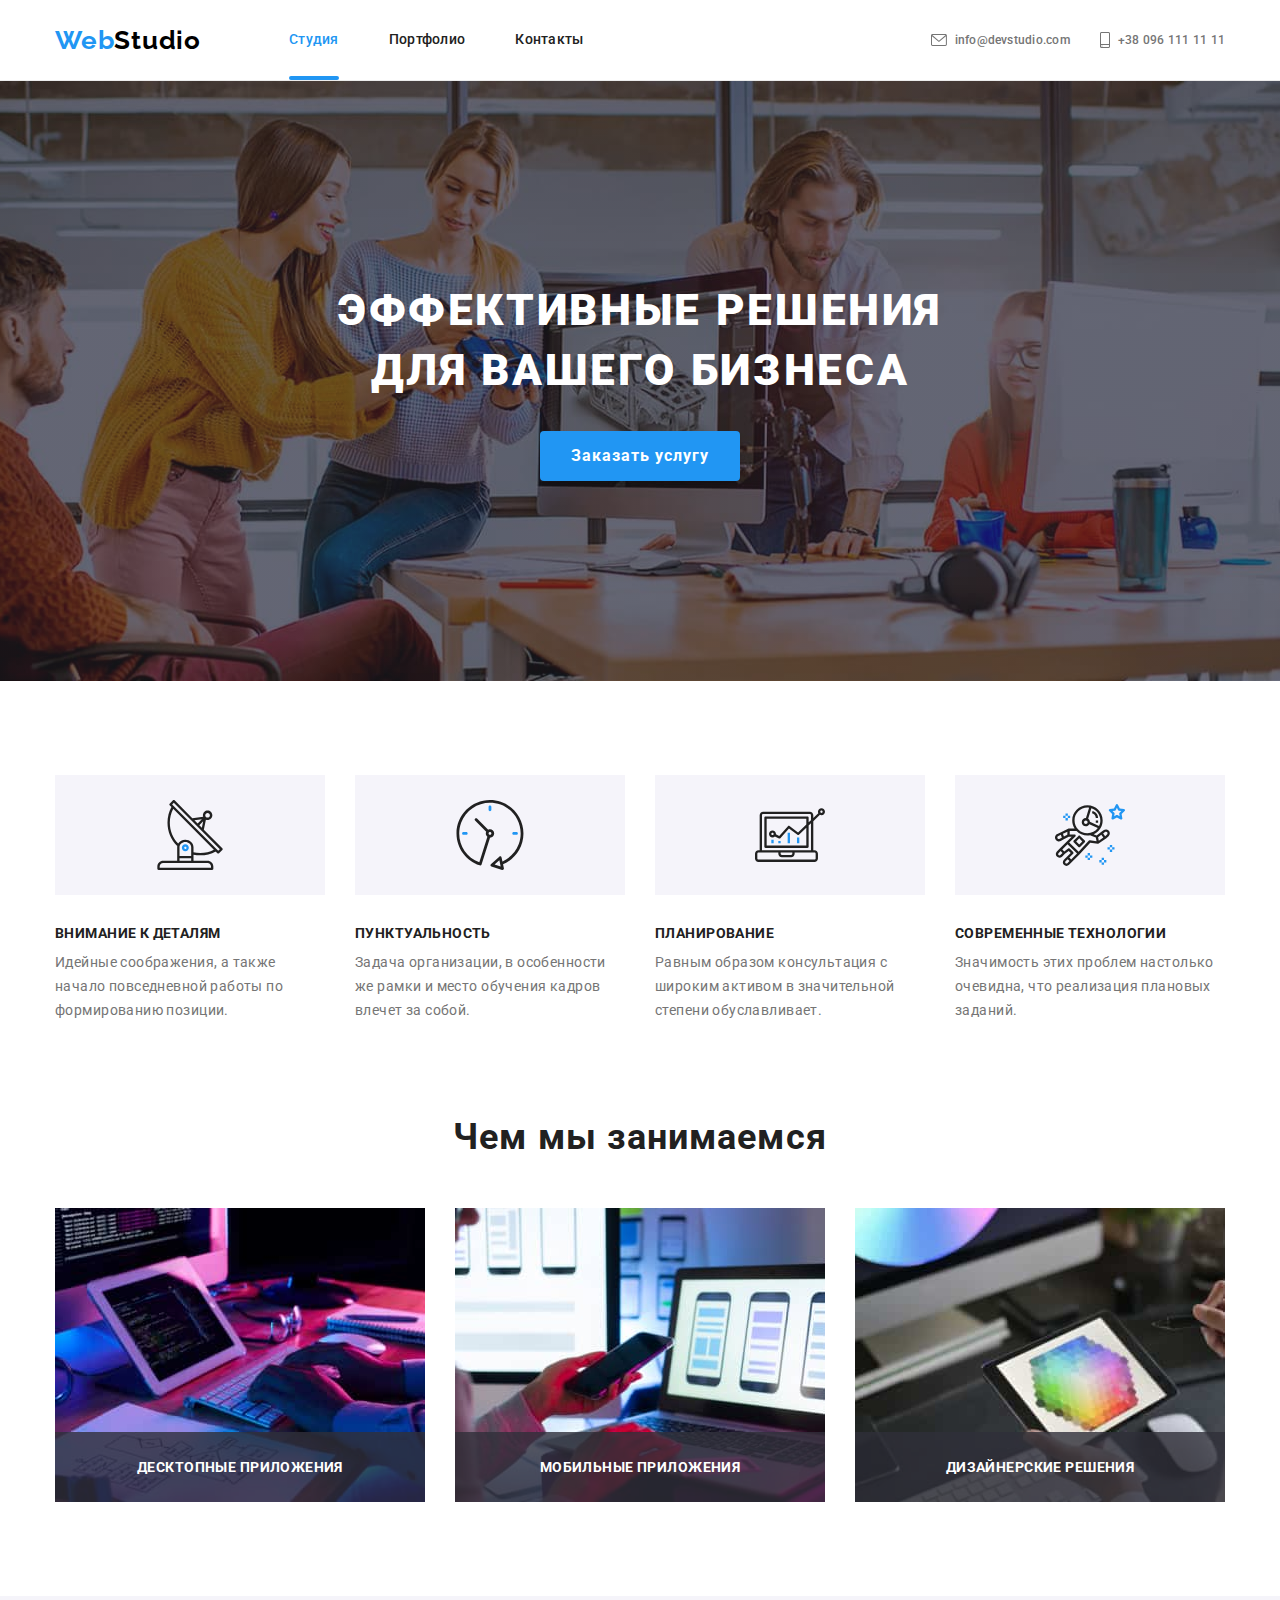
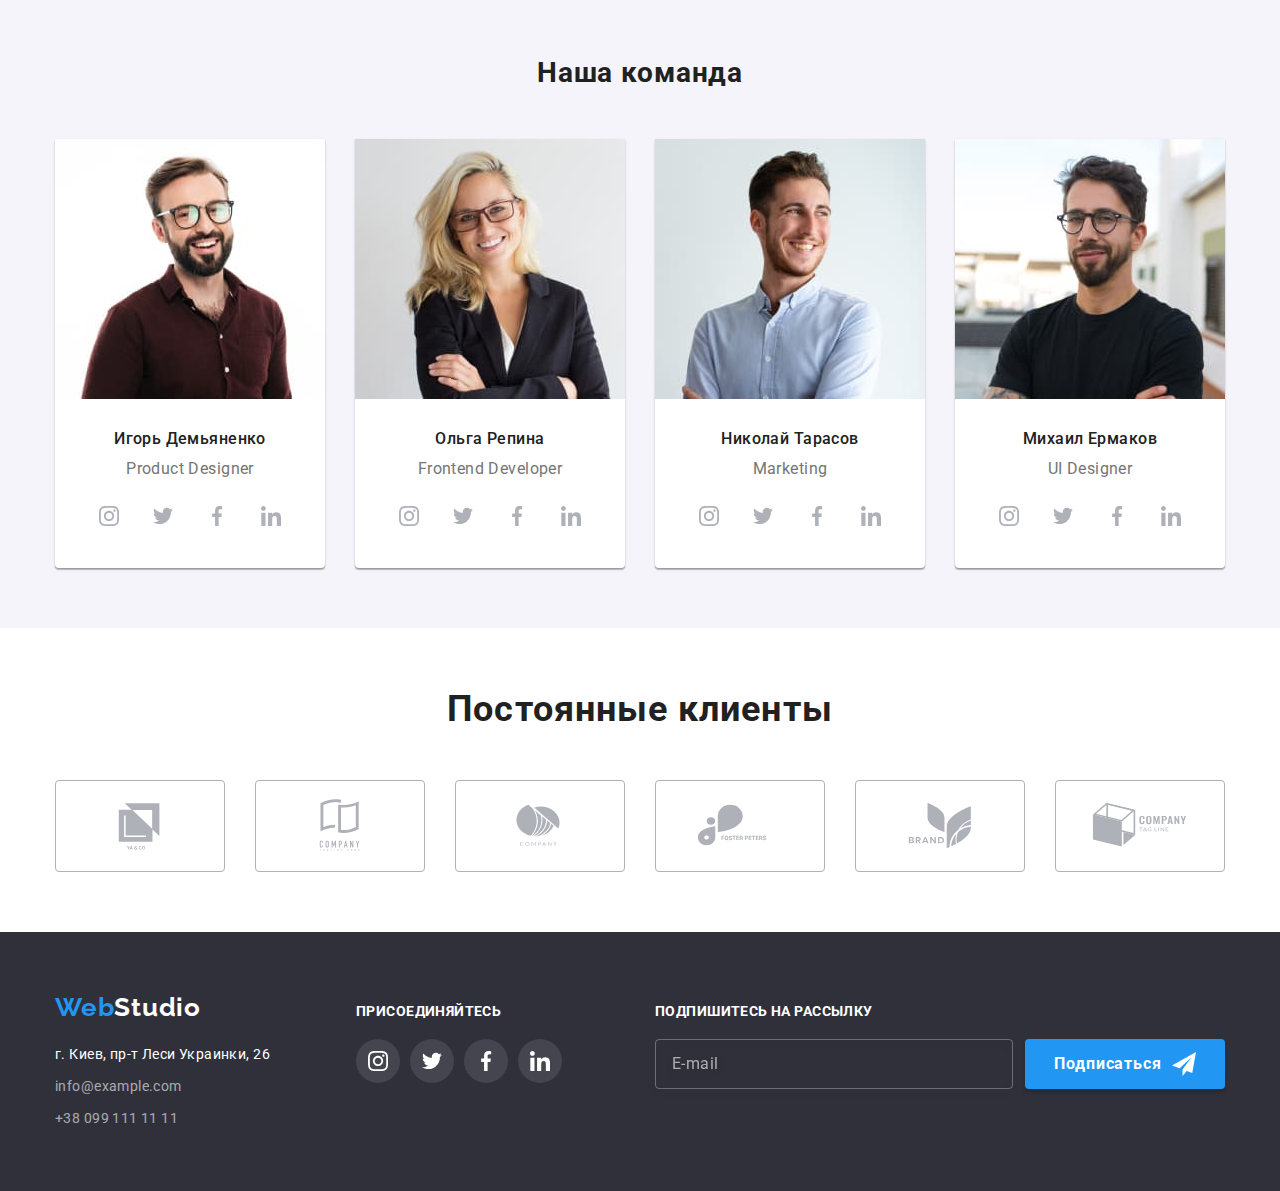
==== commit 5f5902b3: "fix desk img" ====
--- a/index.html
+++ b/index.html
@@ -250,7 +250,7 @@
                 <source
                   srcset="./img/dem-tab.jpg 1x, ./img/dem-tab@2x.jpg 2x"
                   type="image/jpg"
-                  media="(min-width: 768px)"
+                  media="(max-width: 1199px)"
                 />
                 <source
                   srcset="./img/dem-desk.jpg 1x, ./img/dem-desk@2x.jpg 2x"
@@ -306,7 +306,7 @@
                 <source
                   srcset="./img/rep-tab.jpg 1x, ./img/rep-tab@2x.jpg 2x"
                   type="image/jpg"
-                  media="(min-width: 768px)"
+                  media="(max-width: 1199px)"
                 />
                 <source
                   srcset="./img/rep-desk.jpg 1x, ./img/rep-desk@2x.jpg 2x"
@@ -361,7 +361,7 @@
                 <source
                   srcset="./img/tar-tab.jpg 1x, ./img/tar-tab@2x.jpg 2x"
                   type="image/jpg"
-                  media="(min-width: 768px)"
+                  media="(max-width: 1199px)"
                 />
                 <source
                   srcset="./img/tar-desk.jpg 1x, ./img/tar-desk@2x.jpg 2x"
@@ -416,7 +416,7 @@
                 <source
                   srcset="./img/erm-tab.jpg 1x, ./img/erm-tab@2x.jpg 2x"
                   type="image/jpg"
-                  media="(min-width: 768px)"
+                  media="(max-width: 1199px)"
                 />
                 <source
                   srcset="./img/erm-desk.jpg 1x, ./img/erm-desk@2x.jpg 2x"
--- a/css/main.min.css
+++ b/css/main.min.css
@@ -1,3 +1,3 @@
 *,::before,::after{-webkit-box-sizing:border-box;box-sizing:border-box}html{line-height:1.15;-webkit-text-size-adjust:100%;-moz-tab-size:4;-o-tab-size:4;tab-size:4}body{margin:0;font-family:system-ui,-apple-system,"Segoe UI",Roboto,Helvetica,Arial,sans-serif,"Apple Color Emoji","Segoe UI Emoji"}hr{height:0;color:inherit}abbr[title]{-webkit-text-decoration:underline dotted;text-decoration:underline dotted}b,strong{font-weight:bolder}code,kbd,samp,pre{font-family:ui-monospace, SFMono-Regular, Consolas, "Liberation Mono", Menlo,- monospace;font-size:1em}small{font-size:80%}sub,sup{font-size:75%;line-height:0;position:relative;vertical-align:baseline}sub{bottom:-0.25em}sup{top:-0.5em}table{text-indent:0;border-color:inherit}button,input,optgroup,select,textarea{font-family:inherit;font-size:100%;line-height:1.15;margin:0}button,select{text-transform:none}button,[type="button"],[type="reset"],[type="submit"]{-webkit-appearance:button}::-moz-focus-inner{border-style:none;padding:0}:-moz-focusring{outline:1px dotted ButtonText}:-moz-ui-invalid{box-shadow:none}legend{padding:0}progress{vertical-align:baseline}::-webkit-inner-spin-button,::-webkit-outer-spin-button{height:auto}[type="search"]{-webkit-appearance:textfield;outline-offset:-2px}::-webkit-search-decoration{-webkit-appearance:none}::-webkit-file-upload-button{-webkit-appearance:button;font:inherit}summary{display:list-item}h1,h2,h3,h4,h5,h6,p{margin:0}a{text-decoration:none}ul{list-style:none;margin:0;padding-left:0}img{display:block}body{font-family:"Roboto", "arial", sans-serif;font-weight:400;font-size:14px;line-height:1.71;font-style:normal;letter-spacing:0.03em;background:#fff;color:#757575}.visually-hidden{position:absolute;width:1px;height:1px;margin:-1px;border:0;padding:0;white-space:nowrap;-webkit-clip-path:inset(100%);clip-path:inset(100%);clip:rect(0 0 0 0);overflow:hidden}.conteiner{padding-right:15px;padding-left:15px;margin-left:auto;margin-right:auto}@media screen and (max-width: 767px){.conteiner{max-width:480px;text-align:center;-webkit-box-pack:center;-ms-flex-pack:center;justify-content:center}}@media screen and (min-width: 768px){.conteiner{max-width:768px;margin-left:auto;margin-right:auto}}@media screen and (min-width: 1200px){.conteiner{min-width:1200px}}.main-header{border-bottom:1px solid #ececec}.main-header__logo{text-align:left}.logo{font-family:Raleway;font-style:normal;font-weight:bold;font-size:24px;line-height:28px;letter-spacing:0.03em;color:#2196f3}@media screen and (min-width: 1200px){.logo{font-size:26px;line-height:31px}}.main-header__conteiner{padding-top:16px;padding-bottom:16px;width:100%;position:relative;text-align:left;display:-webkit-box;display:-ms-flexbox;display:flex;-webkit-box-align:center;-ms-flex-align:center;align-items:center}@media screen and (min-width: 768px){.main-header__conteiner{display:-webkit-box;display:-ms-flexbox;display:flex;-webkit-box-align:center;-ms-flex-align:center;align-items:center;padding-left:15px;padding-right:15px;padding-top:0;padding-bottom:0;width:100%;height:80px}}.logo__wrap{color:#000}.main-header__close{fill:#000;-webkit-transition:fill 250ms cubic-bezier(0.4, 0, 0.2, 1);transition:fill 250ms cubic-bezier(0.4, 0, 0.2, 1)}.main-header__menu{fill:#000;-webkit-transition:fill 250ms cubic-bezier(0.4, 0, 0.2, 1);transition:fill 250ms cubic-bezier(0.4, 0, 0.2, 1)}.main-header__button{padding:0;border:none;background-color:white;margin-left:auto;z-index:6}.main-header__button:hover .main-header__menu,.main-header__button:focus .main-header__menu,.main-header__button:hover .main-header__close,.main-header__button:focus .main-header__close{fill:#2196f3}@media screen and (min-width: 768px){.main-header__button{display:none}}.main-header__button.is-open{position:fixed;top:10px;right:10px}.main-header__button .main-header__close{display:none}.main-header__button .main-header__menu{display:block}.main-header__button.is-open .main-header__close{display:block}.main-header__button.is-open .main-header__menu{display:none}.main-header__wrap{z-index:2;background-color:white;top:0;right:0;left:0}@media screen and (min-width: 768px){.main-header__wrap{display:-webkit-box;display:-ms-flexbox;display:flex;width:inherit;-webkit-box-align:center;-ms-flex-align:center;align-items:center;-webkit-box-pack:justify;-ms-flex-pack:justify;justify-content:space-between}}@media screen and (max-width: 767px){.main-header__wrap{width:100%;height:100%;padding-top:48px;padding-bottom:48px;padding-left:40px;padding-right:40px}}@media screen and (max-width: 767px){.main-header__wrap{position:fixed;overflow-y:hidden;-webkit-transform:translateY(-100%);transform:translateY(-100%);-webkit-transition:-webkit-transform 250ms cubic-bezier(0.4, 0, 0.2, 1);transition:-webkit-transform 250ms cubic-bezier(0.4, 0, 0.2, 1);transition:transform 250ms cubic-bezier(0.4, 0, 0.2, 1);transition:transform 250ms cubic-bezier(0.4, 0, 0.2, 1), -webkit-transform 250ms cubic-bezier(0.4, 0, 0.2, 1)}}@media screen and (max-width: 767px){.main-header__wrap.is-open{display:-webkit-box;display:-ms-flexbox;display:flex;-webkit-box-orient:vertical;-webkit-box-direction:normal;-ms-flex-direction:column;flex-direction:column;-webkit-box-pack:justify;-ms-flex-pack:justify;justify-content:space-between;overflow:hidden;-webkit-transform:translateY(0);transform:translateY(0)}}@media screen and (min-width: 768px){.main-header__wrap.is-open{display:-webkit-box;display:-ms-flexbox;display:flex}}@media screen and (max-width: 767px){.navigation__item:not(:last-child){margin-bottom:32px}}@media screen and (min-width: 768px){.navigation__item:not(:last-child){margin-right:50px}}.navigation__link{font-family:Roboto;font-style:normal;font-weight:500;font-size:40px;line-height:47px;text-align:left;letter-spacing:0.02em;color:#212121;padding-top:32px;padding-bottom:32px;-webkit-transition:Color 250ms cubic-bezier(0.4, 0, 0.2, 1);transition:Color 250ms cubic-bezier(0.4, 0, 0.2, 1);position:relative}.navigation__link:focus,.navigation__link:hover{color:#2196f3}.navigation__link--active{color:#2196f3}@media screen and (min-width: 768px){.navigation__link{font-size:14px;line-height:16px}}@media screen and (min-width: 768px){.navigation__link--active::after{content:'';position:absolute;border:2px solid #2196f3;border-radius:2px;width:100%;right:0;bottom:-1px;background-color:#2196f3}}.main-header__link{font-family:Roboto;font-style:normal;font-weight:500;font-size:24px;line-height:28px;letter-spacing:0.02em;color:#757575;-webkit-transition:Color 250ms cubic-bezier(0.4, 0, 0.2, 1);transition:Color 250ms cubic-bezier(0.4, 0, 0.2, 1)}.main-header__link:hover,.main-header__link:focus{color:#2196f3}@media screen and (min-width: 768px){.main-header__link{font-size:12px;line-height:14px;display:-webkit-box;display:-ms-flexbox;display:flex;-webkit-box-align:center;-ms-flex-align:center;align-items:center}}.main-header__contact{display:-webkit-box;display:-ms-flexbox;display:flex}@media screen and (min-width: 768px) and (max-width: 1199px){.main-header__contact{-webkit-box-orient:vertical;-webkit-box-direction:normal;-ms-flex-direction:column;flex-direction:column}}@media screen and (max-width: 767px){.main-header__contact{-webkit-box-orient:vertical;-webkit-box-direction:reverse;-ms-flex-direction:column-reverse;flex-direction:column-reverse;margin-bottom:64px;font-size:12px;line-height:14px}}@media screen and (min-width: 1200px){.main-header__contact{margin-left:305px}}@media screen and (min-width: 168px) and (max-width: 1199px){.main-header__item{margin-bottom:10px}.main-header__item:last-child{margin-bottom:0}}@media screen and (max-width: 767px){.main-header__item:not(:first-child){margin-bottom:32px}}@media screen and (max-width: 767px){.main-header__item:last-child .main-header__link{font-family:Roboto;font-style:normal;font-weight:500;font-size:34px;line-height:1.17;letter-spacing:0.02em;color:#2196f3}}@media screen and (max-width: 380px){.main-header__item:last-child .main-header__link{font-size:8.2vw}}@media screen and (min-width: 1200px){.main-header__item:not(:last-child){margin-right:30px}}.main-header__icon{margin-right:8px;fill:#757575;-webkit-transition:Fill 250ms cubic-bezier(0.4, 0, 0.2, 1);transition:Fill 250ms cubic-bezier(0.4, 0, 0.2, 1)}.main-header__link:hover .main-header__icon{fill:#2196f3}@media screen and (max-width: 767px){.main-header__icon{display:none}}@media screen and (min-width: 768px) and (max-width: 1199px){.main-header__item:nth-of-type(1) .main-header__icon{width:14px;height:10px}.main-header__item:nth-of-type(2) .main-header__icon{width:10px;height:14px}}.main-header__social{display:-webkit-box;display:-ms-flexbox;display:flex}@media screen and (min-width: 768px){.main-header__social{display:none}}.main-header__social-list{margin-right:20px;position:relative}.main-header__social-list:last-child{margin-right:0}.main-header__social-list:not(:last-child)::after{content:'';border-right:1px solid rgba(33,33,33,0.2);position:absolute;top:0;right:-10px;height:100%}.main-header__social-link{font-family:Roboto;font-style:normal;font-weight:500;font-size:18px;line-height:1.22;letter-spacing:0.02em;color:#2196f3}@media screen and (max-width: 410px){.main-header__social-link{font-size:3.8vw}}@media screen and (min-width: 768px){.navigation__list{display:-webkit-box;display:-ms-flexbox;display:flex}}@media screen and (min-width: 768px){.navigation{margin-left:88px}}.button{width:200px;height:50px;background-color:#2196f3;padding:0;border:0px;border-radius:4px;-webkit-box-shadow:0px 4px 4px rgba(0,0,0,0.15);box-shadow:0px 4px 4px rgba(0,0,0,0.15);font-family:Roboto;font-style:normal;font-weight:bold;font-size:16px;line-height:1.87;display:-webkit-box;display:-ms-flexbox;display:flex;-webkit-box-align:center;-ms-flex-align:center;align-items:center;-webkit-box-pack:center;-ms-flex-pack:center;justify-content:center;letter-spacing:0.06em;cursor:pointer;color:#fff;-webkit-transition:background-color 250ms cubic-bezier(0.4, 0, 0.2, 1);transition:background-color 250ms cubic-bezier(0.4, 0, 0.2, 1)}.button:hover,.button:focus{background-color:#188ce8}.main-section{background-image:-webkit-gradient(linear, left top, right top, from(rgba(47,48,58,0.4)), to(rgba(47,48,58,0.4))),url(../img/header-mob.jpg);background-image:linear-gradient(to right, rgba(47,48,58,0.4), rgba(47,48,58,0.4)),url(../img/header-mob.jpg);background-size:cover;background-repeat:no-repeat;background-position:center;margin-right:auto;margin-left:auto;-webkit-box-sizing:border-box;box-sizing:border-box;padding-top:118px;padding-bottom:118px}@media screen and (min-device-pixel-ratio: 2), (-webkit-min-device-pixel-ratio: 2), (min-resolution: 192dpi), (min-resolution: 2dppx){.main-section{background-image:-webkit-gradient(linear, left top, right top, from(rgba(47,48,58,0.4)), to(rgba(47,48,58,0.4))),url(../img/header-mob@2x.jpg);background-image:linear-gradient(to right, rgba(47,48,58,0.4), rgba(47,48,58,0.4)),url(../img/header-mob@2x.jpg)}}@media screen and (min-width: 768px){.main-section{background-image:-webkit-gradient(linear, left top, right top, from(rgba(47,48,58,0.4)), to(rgba(47,48,58,0.4))),url(../img/header-tab.jpg);background-image:linear-gradient(to right, rgba(47,48,58,0.4), rgba(47,48,58,0.4)),url(../img/header-tab.jpg)}}@media screen and (min-width: 768px) and (min-device-pixel-ratio: 2), screen and (min-width: 768px) and (-webkit-min-device-pixel-ratio: 2), screen and (min-width: 768px) and (min-resolution: 192dpi), screen and (min-width: 768px) and (min-resolution: 2dppx){.main-section{background-image:-webkit-gradient(linear, left top, right top, from(rgba(47,48,58,0.4)), to(rgba(47,48,58,0.4))),url(../img/header-tab@2x.jpg);background-image:linear-gradient(to right, rgba(47,48,58,0.4), rgba(47,48,58,0.4)),url(../img/header-tab@2x.jpg)}}@media screen and (min-width: 1200px){.main-section{background-size:1600px auto;padding-top:200px;padding-bottom:200px;background-image:-webkit-gradient(linear, left top, right top, from(rgba(47,48,58,0.4)), to(rgba(47,48,58,0.4))),url(../img/header-desk.jpg);background-image:linear-gradient(to right, rgba(47,48,58,0.4), rgba(47,48,58,0.4)),url(../img/header-desk.jpg)}}@media screen and (min-width: 1200px) and (min-device-pixel-ratio: 2), screen and (min-width: 1200px) and (-webkit-min-device-pixel-ratio: 2), screen and (min-width: 1200px) and (min-resolution: 192dpi), screen and (min-width: 1200px) and (min-resolution: 2dppx){.main-section{background-image:-webkit-gradient(linear, left top, right top, from(rgba(47,48,58,0.4)), to(rgba(47,48,58,0.4))),url(../img/header-desk@2x.jpg);background-image:linear-gradient(to right, rgba(47,48,58,0.4), rgba(47,48,58,0.4)),url(../img/header-desk@2x.jpg)}}.main-section--conteiner{display:-webkit-box;display:-ms-flexbox;display:flex;-webkit-box-align:center;-ms-flex-align:center;align-items:center;-webkit-box-pack:center;-ms-flex-pack:center;justify-content:center;-webkit-box-orient:vertical;-webkit-box-direction:normal;-ms-flex-direction:column;flex-direction:column}.main-section__heading{color:#fff;font-family:Roboto;font-style:normal;font-weight:900;font-size:26px;line-height:1.62;text-align:center;letter-spacing:0.06em;text-transform:uppercase;margin-top:0;margin-bottom:30px}@media screen and (min-width: 768px){.main-section__heading{width:360px}}@media screen and (min-width: 1200px){.main-section__heading{width:696px;font-size:44px;line-height:1.36}}.backdrop{position:fixed;top:0;left:0;bottom:0;right:0;background-color:rgba(0,0,0,0.2);opacity:1;-webkit-transition:opacity 250ms cubic-bezier(0.4, 0, 0.2, 1);transition:opacity 250ms cubic-bezier(0.4, 0, 0.2, 1);z-index:7;overflow-x:hidden;overflow-y:auto}.backdrop.is-hidden{opacity:0;pointer-events:none;-webkit-transition:opacity 250ms cubic-bezier(0.4, 0, 0.2, 1);transition:opacity 250ms cubic-bezier(0.4, 0, 0.2, 1)}.modal{position:absolute;top:50%;left:50%;-webkit-transform:translate(-50%, -50%);transform:translate(-50%, -50%);width:100%;height:100%;background-color:#fff;padding:40px;overflow-x:scroll}@media screen and (max-height: 609px){.modal{position:absolute;top:10%;left:50%;-webkit-transform:translate(-50%, 0%);transform:translate(-50%, 0%)}}@media screen and (min-width: 480px){.modal{width:450px;height:609px;overflow:hidden}}@media screen and (min-width: 1200px){.modal{width:528px;height:581px}}.modal__button-close{width:30px;height:30px;display:-webkit-box;display:-ms-flexbox;display:flex;-webkit-box-pack:center;-ms-flex-pack:center;justify-content:center;-webkit-box-align:center;-ms-flex-align:center;align-items:center;border-radius:50%;border:1px solid rgba(0,0,0,0.1);background-color:#fff;position:absolute;top:8px;right:8px;cursor:pointer}.modal__button-close:hover .modal__button-icon,.modal__button-close:focus .modal__button-icon{fill:#2196f3}.modal__button-icon{height:11px;width:11px;fill:#000000;-webkit-transition:fill 250ms cubic-bezier(0.4, 0, 0.2, 1);transition:fill 250ms cubic-bezier(0.4, 0, 0.2, 1)}.modal__form{display:-webkit-box;display:-ms-flexbox;display:flex;-webkit-box-orient:vertical;-webkit-box-direction:normal;-ms-flex-direction:column;flex-direction:column;-webkit-box-align:center;-ms-flex-align:center;align-items:center}.modal__heading{font-family:Roboto;font-style:normal;font-weight:bold;font-size:20px;line-height:1.5;text-align:center;letter-spacing:0.03em;color:#212121;margin-bottom:12px}.modal__wrap{width:100%;margin-bottom:10px;display:-webkit-box;display:-ms-flexbox;display:flex;-webkit-box-orient:vertical;-webkit-box-direction:normal;-ms-flex-direction:column;flex-direction:column}.modal__wrap:nth-child(4){margin-bottom:20px}.modal__label{font-family:Roboto;font-style:normal;font-weight:normal;font-size:12px;line-height:14px;letter-spacing:0.01em;color:#757575;margin-bottom:4px}.modal__text-area{position:relative}.modal__icon{position:absolute;left:15px;top:50%;-webkit-transform:translateY(-50%);transform:translateY(-50%);fill:#212121;width:18px;height:18px;-webkit-transition:fill 250ms cubic-bezier(0.4, 0, 0.2, 1);transition:fill 250ms cubic-bezier(0.4, 0, 0.2, 1)}.modal__check-icon{fill:#ffffff;border:2px solid #000000;width:16px;height:15px;border-radius:2px;border:2px solid #000000;-webkit-transition:border-color 250ms cubic-bezier(0.4, 0, 0.2, 1),background-color 250ms cubic-bezier(0.4, 0, 0.2, 1);transition:border-color 250ms cubic-bezier(0.4, 0, 0.2, 1),background-color 250ms cubic-bezier(0.4, 0, 0.2, 1)}.modal__check:checked ~ .modal__check-label .modal__check-icon{background-color:#2196f3;border-color:#2196f3;border-radius:2px;-webkit-transition:border-color 250ms cubic-bezier(0.4, 0, 0.2, 1),250ms cubic-bezier(0.4, 0, 0.2, 1);transition:border-color 250ms cubic-bezier(0.4, 0, 0.2, 1),250ms cubic-bezier(0.4, 0, 0.2, 1)}.modal__check{position:absolute;width:1px;height:1px;margin:-1px;border:0;padding:0;white-space:nowrap;-webkit-clip-path:inset(100%);clip-path:inset(100%);clip:rect(0 0 0 0);overflow:hidden}.modal__input{width:100%;height:40px;border:1px solid rgba(33,33,33,0.2);-webkit-box-sizing:border-box;box-sizing:border-box;border-radius:4px;padding-left:42px;outline:none;-webkit-transition:border-color 250ms cubic-bezier(0.4, 0, 0.2, 1);transition:border-color 250ms cubic-bezier(0.4, 0, 0.2, 1)}.modal__input:checked{border-color:#2196f3}.modal__input:focus,.modal__textarea:focus{border-color:#2196f3}.modal__input:focus+.modal__icon{fill:#2196f3}.modal__textarea{width:100%;height:120px;resize:none;outline:none;border:1px solid rgba(33,33,33,0.2);-webkit-box-sizing:border-box;box-sizing:border-box;border-radius:4px;padding-top:12px;padding-right:16px;padding-bottom:12px;padding-left:16px;-webkit-transition:border-color 250ms cubic-bezier(0.4, 0, 0.2, 1);transition:border-color 250ms cubic-bezier(0.4, 0, 0.2, 1)}.modal__textarea::-webkit-input-placeholder{font-family:Roboto;font-style:normal;font-weight:normal;font-size:12px;line-height:14px;letter-spacing:0.01em;color:rgba(117,117,117,0.5)}.modal__textarea:-ms-input-placeholder{font-family:Roboto;font-style:normal;font-weight:normal;font-size:12px;line-height:14px;letter-spacing:0.01em;color:rgba(117,117,117,0.5)}.modal__textarea::-ms-input-placeholder{font-family:Roboto;font-style:normal;font-weight:normal;font-size:12px;line-height:14px;letter-spacing:0.01em;color:rgba(117,117,117,0.5)}.modal__textarea::placeholder{font-family:Roboto;font-style:normal;font-weight:normal;font-size:12px;line-height:14px;letter-spacing:0.01em;color:rgba(117,117,117,0.5)}.modal__contract{-webkit-text-decoration-line:underline;text-decoration-line:underline;color:#2196f3}.modal__submit{margin-top:30px}.modal__agree{font-family:Roboto;font-style:normal;font-weight:normal;font-size:12px;line-height:14px;letter-spacing:0.03em}.advantages{padding-bottom:60px;padding-top:60px}@media screen and (min-width: 1200px){.advantages{padding-bottom:94px;padding-top:94px}}@media screen and (min-width: 768px){.advantages__list{display:-webkit-box;display:-ms-flexbox;display:flex;-ms-flex-wrap:wrap;flex-wrap:wrap;margin:-15px}}@media screen and (max-width: 767px){.advantages__item{max-width:450px;text-align:center;margin-bottom:30px}.advantages__item:last-child{margin-bottom:0}}@media screen and (min-width: 768px){.advantages__item{width:calc((100% - 60px) / 2);margin:15px}}@media screen and (min-width: 1200px){.advantages__item{width:calc((100% - 4 * 30px) / 4);margin:15px}}.advantages__wrap{display:-webkit-box;display:-ms-flexbox;display:flex;-webkit-box-align:center;-ms-flex-align:center;align-items:center;-webkit-box-pack:center;-ms-flex-pack:center;justify-content:center;background-color:#f5f4fa;max-width:450px;height:120px;margin-bottom:30px}.advantages__heading{font-family:Roboto;font-style:normal;font-weight:bold;font-size:14px;line-height:16px;letter-spacing:0.03em;text-transform:uppercase;color:#212121;margin-bottom:10px}.advantages__text{max-width:450px}.main-section__heading{max-width:100%}.services{margin-top:0}@media screen and (min-width: 1200px){.services{padding-bottom:94px}}@media screen and (max-width: 1199px){.services{display:none}}.services__title{margin-bottom:50px}.title-h2{font-family:Roboto;font-style:normal;font-weight:bold;font-size:36px;line-height:42px;text-align:center;letter-spacing:0.03em;color:#212121}.services__list{display:-webkit-box;display:-ms-flexbox;display:flex}.services__item{position:relative;width:370px;height:294px}.services__item:not(:last-child){margin-right:30px}.services__subtitle{font-family:Roboto;font-style:normal;font-weight:bold;font-size:14px;line-height:16px;text-align:center;letter-spacing:0.03em;text-transform:uppercase;color:#fff}.services__wrapper{position:absolute;width:370px;height:70px;background-color:rgba(47,48,58,0.8);left:0;bottom:0;display:-webkit-box;display:-ms-flexbox;display:flex;-webkit-box-align:center;-ms-flex-align:center;align-items:center;-webkit-box-pack:center;-ms-flex-pack:center;justify-content:center}.team{padding-top:60px;padding-bottom:60px;background-color:#f5f4fa}.team__title{margin-bottom:50px;font-family:Roboto;font-style:normal;font-weight:bold;font-size:28px;line-height:33px;text-align:center;letter-spacing:0.03em}@media screen and (min-width: 768px){.team__list{display:-webkit-box;display:-ms-flexbox;display:flex;-ms-flex-wrap:wrap;flex-wrap:wrap;margin:-15px}}.team__item{background-color:#fff;-webkit-box-shadow:0px 1px 3px rgba(0,0,0,0.12),0px 1px 1px rgba(0,0,0,0.14),0px 2px 1px rgba(0,0,0,0.2);box-shadow:0px 1px 3px rgba(0,0,0,0.12),0px 1px 1px rgba(0,0,0,0.14),0px 2px 1px rgba(0,0,0,0.2);border-radius:0px 0px 4px 4px}@media screen and (max-width: 767px){.team__item{max-width:450px;margin-bottom:30px}.team__item:last-child{margin-bottom:0}}@media screen and (min-width: 768px){.team__item{margin:15px;width:calc((100% - 60px) / 2)}}@media screen and (min-width: 1200px){.team__item{width:calc((100% - 4 * 30px) / 4)}}.team__card{padding-top:30px;padding-bottom:30px;padding-left:10px;padding-right:10px;text-align:center}.team__name{font-weight:500;font-size:16px;line-height:1.19;color:#212121;margin-bottom:10px}.team__post{font-weight:normal;font-size:16px;line-height:1.19;margin-bottom:16px;color:#757575}.team--social__icon{fill:#afb1b8;-webkit-transition:fill 250ms cubic-bezier(0.4, 0, 0.2, 1);transition:fill 250ms cubic-bezier(0.4, 0, 0.2, 1)}.social__link:hover .team--social__icon,.social__link:focus .team--social__icon{fill:#fff}.social__link--team:hover,.social__link--team:focus{background-color:#2196f3}.social{display:-webkit-box;display:-ms-flexbox;display:flex;margin-right:auto;margin-left:auto;-webkit-box-pack:center;-ms-flex-pack:center;justify-content:center}.social__list{margin-right:10px;width:44px;height:44px}.social__list:last-child{margin-right:0}.social__link{width:44px;height:44px;border-radius:50%;-webkit-box-align:center;-ms-flex-align:center;align-items:center;-webkit-box-pack:center;-ms-flex-pack:center;justify-content:center;display:-webkit-inline-box;display:-ms-inline-flexbox;display:inline-flex;-webkit-transition:background-color 250ms cubic-bezier(0.4, 0, 0.2, 1);transition:background-color 250ms cubic-bezier(0.4, 0, 0.2, 1)}.social__icon{width:20px;height:20px;-webkit-transition:fill 250ms cubic-bezier(0.4, 0, 0.2, 1);transition:fill 250ms cubic-bezier(0.4, 0, 0.2, 1)}.clients{padding-top:60px;padding-bottom:60px}.clients__title{padding-bottom:50px}.clients__list{display:-webkit-box;display:-ms-flexbox;display:flex;margin:-15px;-ms-flex-wrap:wrap;flex-wrap:wrap}.clients__item{width:calc((100% - 2 * 30px) / 2);height:92px;margin:15px}@media screen and (min-width: 768px){.clients__item{width:calc((100% - 3 * 30px) / 3)}}@media screen and (min-width: 1200px){.clients__item{width:calc((100% - 6 * 30px) / 6)}}.clients__link{display:-webkit-box;display:-ms-flexbox;display:flex;border:1px solid #afb1b8;border-radius:4px;height:100%;-webkit-box-pack:center;-ms-flex-pack:center;justify-content:center;-webkit-box-align:center;-ms-flex-align:center;align-items:center;-webkit-transition:border-color 250ms cubic-bezier(0.4, 0, 0.2, 1);transition:border-color 250ms cubic-bezier(0.4, 0, 0.2, 1)}.clients__link:hover,.clients__link:focus{border-color:#2196f3}.clients__icon{width:106px;height:60px;fill:#afb1b8;-webkit-transition:fill 250ms cubic-bezier(0.4, 0, 0.2, 1);transition:fill 250ms cubic-bezier(0.4, 0, 0.2, 1)}.clients__link:hover .clients__icon,.clients__link:focus .clients__icon{fill:#2196f3}.footer{padding-top:60px;padding-bottom:60px;background-color:#2f303a}@media screen and (max-width: 767px){.footer__cont{text-align:center}}@media screen and (min-width: 768px){.footer__cont{display:-webkit-box;display:-ms-flexbox;display:flex;-ms-flex-wrap:wrap;flex-wrap:wrap}}@media screen and (min-width: 768px){.footer__cont{-webkit-box-align:baseline;-ms-flex-align:baseline;align-items:baseline}}.logo__wrap--footer{color:#fff}.footer__contacts{margin-top:20px}.footer__address{font-family:Roboto;font-style:normal;font-weight:normal;font-size:14px;line-height:1.71;letter-spacing:0.03em;color:#fff}.footer__contact{margin-top:8px;display:block;font-family:Roboto;font-style:normal;font-weight:normal;font-size:14px;line-height:1.71;letter-spacing:0.03em;color:rgba(255,255,255,0.6);-webkit-transition:color 250ms cubic-bezier(0.4, 0, 0.2, 1);transition:color 250ms cubic-bezier(0.4, 0, 0.2, 1)}.footer__contact:hover,.footer__contact:focus{color:#2196f3}.footer__social{display:-webkit-box;display:-ms-flexbox;display:flex;-webkit-box-orient:vertical;-webkit-box-direction:normal;-ms-flex-direction:column;flex-direction:column}@media screen and (max-width: 767px){.footer__social{margin-top:60px}}@media screen and (min-width: 768px){.footer__social{margin-left:165px}}@media screen and (min-width: 1200px){.footer__social{margin-left:70px}}.footer__heading{font-family:Roboto;font-style:normal;font-weight:bold;font-size:14px;line-height:16px;letter-spacing:0.03em;text-transform:uppercase;text-align:center;color:#fff;margin-bottom:20px}@media screen and (min-width: 1200px){.footer__heading{text-align:left}}.social__link--footer{background-color:rgba(255,255,255,0.1)}.footer--social__icon{fill:#fff}.footer__form{display:-webkit-box;display:-ms-flexbox;display:flex;-webkit-box-orient:vertical;-webkit-box-direction:normal;-ms-flex-direction:column;flex-direction:column;width:100%;-webkit-box-align:center;-ms-flex-align:center;align-items:center}@media screen and (min-width: 1200px){.footer__form{-webkit-box-orient:horizontal;-webkit-box-direction:normal;-ms-flex-direction:row;flex-direction:row}}.footer__input{width:100%;height:50px;padding-top:15px;padding-bottom:15px;padding-left:16px;padding-right:16px;background-color:inherit;border:1px solid rgba(255,255,255,0.3);-webkit-box-sizing:border-box;box-sizing:border-box;-webkit-filter:drop-shadow(0px 4px 4px rgba(0,0,0,0.15));filter:drop-shadow(0px 4px 4px rgba(0,0,0,0.15));border-radius:4px;font-family:Roboto;font-style:normal;font-weight:normal;font-size:16px;line-height:1.25;letter-spacing:0.03em;color:#fff}.footer__input::-webkit-input-placeholder{font-family:Roboto;font-style:normal;font-weight:normal;font-size:16px;line-height:1.25;letter-spacing:0.03em;color:rgba(255,255,255,0.6)}.footer__input:-ms-input-placeholder{font-family:Roboto;font-style:normal;font-weight:normal;font-size:16px;line-height:1.25;letter-spacing:0.03em;color:rgba(255,255,255,0.6)}.footer__input::-ms-input-placeholder{font-family:Roboto;font-style:normal;font-weight:normal;font-size:16px;line-height:1.25;letter-spacing:0.03em;color:rgba(255,255,255,0.6)}.footer__input::placeholder{font-family:Roboto;font-style:normal;font-weight:normal;font-size:16px;line-height:1.25;letter-spacing:0.03em;color:rgba(255,255,255,0.6)}@media screen and (min-width: 768px){.footer__input{width:450px}}@media screen and (min-width: 1200px){.footer__input{width:358px}}.footer__wrap{margin-top:60px}@media screen and (min-width: 768px){.footer__wrap{margin-right:auto;margin-left:151px}}@media screen and (min-width: 1200px){.footer__wrap{margin-left:93px;margin-top:0}}.footer__wraper{text-align:center}@media screen and (min-width: 768px){.footer__wraper{margin-left:61px;width:231px}}@media screen and (min-width: 1200px){.footer__wraper{margin-left:0;text-align:left}}.footer__button{margin-top:20px;max-width:200px}@media screen and (min-width: 1200px){.footer__button{margin-top:0;margin-left:12px}}.footer__icon{margin-left:10px}.filter{display:-webkit-box;display:-ms-flexbox;display:flex;-ms-flex-wrap:wrap;flex-wrap:wrap;-webkit-box-pack:left;-ms-flex-pack:left;justify-content:left;margin-bottom:14px}@media screen and (max-width: 767px){.filter{margin-bottom:50px}}.filter__list:not(:last-child){margin-right:8px}@media screen and (max-width: 767px){.filter__list:not(:last-child){margin-bottom:15px}}.filter__button{font-family:Roboto;font-style:normal;font-weight:500;font-size:16px;line-height:1.62;text-align:center;color:#212121;background-color:#f5f4fa;cursor:pointer;padding:6px 22px;border:0px;border-radius:4px;-webkit-transition:color 250ms cubic-bezier(0.4, 0, 0.2, 1),background-color 250ms cubic-bezier(0.4, 0, 0.2, 1),-webkit-box-shadow 250ms cubic-bezier(0.4, 0, 0.2, 1);transition:color 250ms cubic-bezier(0.4, 0, 0.2, 1),background-color 250ms cubic-bezier(0.4, 0, 0.2, 1),-webkit-box-shadow 250ms cubic-bezier(0.4, 0, 0.2, 1);transition:color 250ms cubic-bezier(0.4, 0, 0.2, 1),background-color 250ms cubic-bezier(0.4, 0, 0.2, 1),box-shadow 250ms cubic-bezier(0.4, 0, 0.2, 1);transition:color 250ms cubic-bezier(0.4, 0, 0.2, 1),background-color 250ms cubic-bezier(0.4, 0, 0.2, 1),box-shadow 250ms cubic-bezier(0.4, 0, 0.2, 1),-webkit-box-shadow 250ms cubic-bezier(0.4, 0, 0.2, 1)}.filter__button:hover,.filter__button:focus{color:#fff;background-color:#2196f3;-webkit-box-shadow:0px 3px 1px rgba(0,0,0,0.1),0px 1px 2px rgba(0,0,0,0.08),0px 2px 2px rgba(0,0,0,0.12);box-shadow:0px 3px 1px rgba(0,0,0,0.1),0px 1px 2px rgba(0,0,0,0.08),0px 2px 2px rgba(0,0,0,0.12)}.section-examples{padding-top:60px;padding-bottom:60px}.portfolio__list{display:-webkit-box;display:-ms-flexbox;display:flex;-ms-flex-wrap:wrap;flex-wrap:wrap}@media screen and (max-width: 767px){.portfolio__list{-webkit-box-pack:center;-ms-flex-pack:center;justify-content:center}}@media screen and (min-width: 768px){.portfolio__list{margin:-15px}}.portfolio__item{-webkit-box-sizing:border-box;box-sizing:border-box;max-width:100%;margin-bottom:30px;-webkit-box-shadow:none;box-shadow:none}.portfolio__item:last-child{margin-bottom:0}@media screen and (min-width: 768px){.portfolio__item{width:calc((100% - 2 * 30px) / 2);margin:15px}}@media screen and (min-width: 1200px){.portfolio__item{width:calc((100% - 3 * 30px) / 3);margin:15px}}.portfolio__link{height:100%;-webkit-transition:-webkit-box-shadow 250ms cubic-bezier(0.4, 0, 0.2, 1),-webkit-transform 250ms cubic-bezier(0.4, 0, 0.2, 1);transition:-webkit-box-shadow 250ms cubic-bezier(0.4, 0, 0.2, 1),-webkit-transform 250ms cubic-bezier(0.4, 0, 0.2, 1);transition:box-shadow 250ms cubic-bezier(0.4, 0, 0.2, 1),transform 250ms cubic-bezier(0.4, 0, 0.2, 1);transition:box-shadow 250ms cubic-bezier(0.4, 0, 0.2, 1),transform 250ms cubic-bezier(0.4, 0, 0.2, 1),-webkit-box-shadow 250ms cubic-bezier(0.4, 0, 0.2, 1),-webkit-transform 250ms cubic-bezier(0.4, 0, 0.2, 1)}.portfolio__link:hover,.portfolio__link:focus{-webkit-box-shadow:0px 1px 1px rgba(0,0,0,0.12),0px 4px 4px rgba(0,0,0,0.06),1px 4px 6px rgba(0,0,0,0.16);box-shadow:0px 1px 1px rgba(0,0,0,0.12),0px 4px 4px rgba(0,0,0,0.06),1px 4px 6px rgba(0,0,0,0.16)}.portfolio__desription{display:block;padding-left:24px;padding-right:24px;padding-top:20px;padding-bottom:20px;border:1px solid #eeeeee;border-top:0px;width:100%;text-align:left;-webkit-box-flex:1;-ms-flex-positive:1;flex-grow:1}.portfolio__name{font-weight:700;font-size:18px;line-height:2;letter-spacing:0.06em;color:#212121;margin-bottom:4px}.portfolio__text{font-size:16px;line-height:1.87;color:#757575}.portfolio__back{position:absolute;font-family:Roboto;font-style:normal;font-weight:normal;font-size:18px;line-height:1.56;letter-spacing:0.03em;color:#ffffff;background-color:rgba(33,150,243,0.9);width:100%;height:100%;left:0;top:0;padding-top:63px;padding-bottom:63px;padding-left:24px;padding-right:24px;-webkit-transform:translateY(100%);transform:translateY(100%);-webkit-transition:-webkit-transform 250ms cubic-bezier(0.4, 0, 0.2, 1);transition:-webkit-transform 250ms cubic-bezier(0.4, 0, 0.2, 1);transition:transform 250ms cubic-bezier(0.4, 0, 0.2, 1);transition:transform 250ms cubic-bezier(0.4, 0, 0.2, 1), -webkit-transform 250ms cubic-bezier(0.4, 0, 0.2, 1)}.portfolio__wrap{position:relative;overflow:hidden}.portfolio__link:hover .portfolio__back,.portfolio__link:focus .portfolio__back{-webkit-transform:translateY(0);transform:translateY(0)}.portfolio__link{display:-webkit-box;display:-ms-flexbox;display:flex;-webkit-box-orient:vertical;-webkit-box-direction:normal;-ms-flex-direction:column;flex-direction:column}
+ monospace;font-size:1em}small{font-size:80%}sub,sup{font-size:75%;line-height:0;position:relative;vertical-align:baseline}sub{bottom:-0.25em}sup{top:-0.5em}table{text-indent:0;border-color:inherit}button,input,optgroup,select,textarea{font-family:inherit;font-size:100%;line-height:1.15;margin:0}button,select{text-transform:none}button,[type="button"],[type="reset"],[type="submit"]{-webkit-appearance:button}::-moz-focus-inner{border-style:none;padding:0}:-moz-focusring{outline:1px dotted ButtonText}:-moz-ui-invalid{box-shadow:none}legend{padding:0}progress{vertical-align:baseline}::-webkit-inner-spin-button,::-webkit-outer-spin-button{height:auto}[type="search"]{-webkit-appearance:textfield;outline-offset:-2px}::-webkit-search-decoration{-webkit-appearance:none}::-webkit-file-upload-button{-webkit-appearance:button;font:inherit}summary{display:list-item}h1,h2,h3,h4,h5,h6,p{margin:0}a{text-decoration:none}ul{list-style:none;margin:0;padding-left:0}img{display:block}body{font-family:"Roboto", "arial", sans-serif;font-weight:400;font-size:14px;line-height:1.71;font-style:normal;letter-spacing:0.03em;background:#fff;color:#757575}.visually-hidden{position:absolute;width:1px;height:1px;margin:-1px;border:0;padding:0;white-space:nowrap;-webkit-clip-path:inset(100%);clip-path:inset(100%);clip:rect(0 0 0 0);overflow:hidden}.conteiner{padding-right:15px;padding-left:15px;margin-left:auto;margin-right:auto}@media screen and (max-width: 767px){.conteiner{max-width:480px;text-align:center;-webkit-box-pack:center;-ms-flex-pack:center;justify-content:center}}@media screen and (min-width: 768px){.conteiner{max-width:768px;margin-left:auto;margin-right:auto}}@media screen and (min-width: 1200px){.conteiner{min-width:1200px}}.main-header{border-bottom:1px solid #ececec}.main-header__logo{text-align:left}.logo{font-family:Raleway;font-style:normal;font-weight:bold;font-size:24px;line-height:28px;letter-spacing:0.03em;color:#2196f3}@media screen and (min-width: 1200px){.logo{font-size:26px;line-height:31px}}.main-header__conteiner{padding-top:16px;padding-bottom:16px;width:100%;position:relative;text-align:left;display:-webkit-box;display:-ms-flexbox;display:flex;-webkit-box-align:center;-ms-flex-align:center;align-items:center}@media screen and (min-width: 768px){.main-header__conteiner{display:-webkit-box;display:-ms-flexbox;display:flex;-webkit-box-align:center;-ms-flex-align:center;align-items:center;padding-left:15px;padding-right:15px;padding-top:0;padding-bottom:0;width:100%;height:80px}}.logo__wrap{color:#000}.main-header__close{fill:#000;-webkit-transition:fill 250ms cubic-bezier(0.4, 0, 0.2, 1);transition:fill 250ms cubic-bezier(0.4, 0, 0.2, 1)}.main-header__menu{fill:#000;-webkit-transition:fill 250ms cubic-bezier(0.4, 0, 0.2, 1);transition:fill 250ms cubic-bezier(0.4, 0, 0.2, 1)}.main-header__button{padding:0;border:none;background-color:white;margin-left:auto;z-index:6}.main-header__button:hover .main-header__menu,.main-header__button:focus .main-header__menu,.main-header__button:hover .main-header__close,.main-header__button:focus .main-header__close{fill:#2196f3}@media screen and (min-width: 768px){.main-header__button{display:none}}.main-header__button.is-open{position:fixed;top:10px;right:10px}.main-header__button .main-header__close{display:none}.main-header__button .main-header__menu{display:block}.main-header__button.is-open .main-header__close{display:block}.main-header__button.is-open .main-header__menu{display:none}.main-header__wrap{z-index:2;background-color:white;top:0;right:0;left:0}@media screen and (min-width: 768px){.main-header__wrap{display:-webkit-box;display:-ms-flexbox;display:flex;width:inherit;-webkit-box-align:center;-ms-flex-align:center;align-items:center;-webkit-box-pack:justify;-ms-flex-pack:justify;justify-content:space-between}}@media screen and (max-width: 767px){.main-header__wrap{width:100%;height:100%;padding-top:48px;padding-bottom:48px;padding-left:40px;padding-right:40px}}@media screen and (max-width: 767px){.main-header__wrap{position:fixed;overflow-y:hidden;-webkit-transform:translateY(-100%);transform:translateY(-100%);-webkit-transition:-webkit-transform 250ms cubic-bezier(0.4, 0, 0.2, 1);transition:-webkit-transform 250ms cubic-bezier(0.4, 0, 0.2, 1);transition:transform 250ms cubic-bezier(0.4, 0, 0.2, 1);transition:transform 250ms cubic-bezier(0.4, 0, 0.2, 1), -webkit-transform 250ms cubic-bezier(0.4, 0, 0.2, 1)}}@media screen and (max-width: 767px){.main-header__wrap.is-open{display:-webkit-box;display:-ms-flexbox;display:flex;-webkit-box-orient:vertical;-webkit-box-direction:normal;-ms-flex-direction:column;flex-direction:column;-webkit-box-pack:justify;-ms-flex-pack:justify;justify-content:space-between;overflow:hidden;-webkit-transform:translateY(0);transform:translateY(0)}}@media screen and (min-width: 768px){.main-header__wrap.is-open{display:-webkit-box;display:-ms-flexbox;display:flex}}@media screen and (max-width: 767px){.navigation__item:not(:last-child){margin-bottom:32px}}@media screen and (min-width: 768px){.navigation__item:not(:last-child){margin-right:50px}}.navigation__link{font-family:Roboto;font-style:normal;font-weight:500;font-size:40px;line-height:47px;text-align:left;letter-spacing:0.02em;color:#212121;padding-top:32px;padding-bottom:32px;-webkit-transition:Color 250ms cubic-bezier(0.4, 0, 0.2, 1);transition:Color 250ms cubic-bezier(0.4, 0, 0.2, 1);position:relative}.navigation__link:focus,.navigation__link:hover{color:#2196f3}.navigation__link--active{color:#2196f3}@media screen and (min-width: 768px){.navigation__link{font-size:14px;line-height:16px}}@media screen and (min-width: 768px){.navigation__link--active::after{content:'';position:absolute;border:2px solid #2196f3;border-radius:2px;width:100%;right:0;bottom:-1px;background-color:#2196f3}}.main-header__link{font-family:Roboto;font-style:normal;font-weight:500;font-size:24px;line-height:28px;letter-spacing:0.02em;color:#757575;-webkit-transition:Color 250ms cubic-bezier(0.4, 0, 0.2, 1);transition:Color 250ms cubic-bezier(0.4, 0, 0.2, 1)}.main-header__link:hover,.main-header__link:focus{color:#2196f3}@media screen and (min-width: 768px){.main-header__link{font-size:12px;line-height:14px;display:-webkit-box;display:-ms-flexbox;display:flex;-webkit-box-align:center;-ms-flex-align:center;align-items:center}}.main-header__contact{display:-webkit-box;display:-ms-flexbox;display:flex}@media screen and (min-width: 768px) and (max-width: 1199px){.main-header__contact{-webkit-box-orient:vertical;-webkit-box-direction:normal;-ms-flex-direction:column;flex-direction:column}}@media screen and (max-width: 767px){.main-header__contact{-webkit-box-orient:vertical;-webkit-box-direction:reverse;-ms-flex-direction:column-reverse;flex-direction:column-reverse;margin-bottom:64px;font-size:12px;line-height:14px}}@media screen and (min-width: 1200px){.main-header__contact{margin-left:305px;-webkit-box-align:center;-ms-flex-align:center;align-items:center}}@media screen and (min-width: 168px) and (max-width: 1199px){.main-header__item{margin-bottom:10px}.main-header__item:last-child{margin-bottom:0}}@media screen and (max-width: 767px){.main-header__item:not(:first-child){margin-bottom:32px}}@media screen and (max-width: 767px){.main-header__item:last-child .main-header__link{font-family:Roboto;font-style:normal;font-weight:500;font-size:34px;line-height:1.17;letter-spacing:0.02em;color:#2196f3}}@media screen and (max-width: 380px){.main-header__item:last-child .main-header__link{font-size:8.2vw}}@media screen and (min-width: 1200px){.main-header__item:not(:last-child){margin-right:30px}}.main-header__icon{margin-right:8px;fill:#757575;-webkit-transition:Fill 250ms cubic-bezier(0.4, 0, 0.2, 1);transition:Fill 250ms cubic-bezier(0.4, 0, 0.2, 1)}.main-header__link:hover .main-header__icon{fill:#2196f3}@media screen and (max-width: 767px){.main-header__icon{display:none}}@media screen and (min-width: 768px) and (max-width: 1199px){.main-header__item:nth-of-type(1) .main-header__icon{width:14px;height:10px}.main-header__item:nth-of-type(2) .main-header__icon{width:10px;height:14px}}.main-header__social{display:-webkit-box;display:-ms-flexbox;display:flex}@media screen and (min-width: 768px){.main-header__social{display:none}}.main-header__social-list{margin-right:20px;position:relative}.main-header__social-list:last-child{margin-right:0}.main-header__social-list:not(:last-child)::after{content:'';border-right:1px solid rgba(33,33,33,0.2);position:absolute;top:0;right:-10px;height:100%}.main-header__social-link{font-family:Roboto;font-style:normal;font-weight:500;font-size:18px;line-height:1.22;letter-spacing:0.02em;color:#2196f3}@media screen and (max-width: 410px){.main-header__social-link{font-size:3.8vw}}@media screen and (min-width: 768px){.navigation__list{display:-webkit-box;display:-ms-flexbox;display:flex}}@media screen and (min-width: 768px){.navigation{margin-left:88px}}.button{width:200px;height:50px;background-color:#2196f3;padding:0;border:0px;border-radius:4px;-webkit-box-shadow:0px 4px 4px rgba(0,0,0,0.15);box-shadow:0px 4px 4px rgba(0,0,0,0.15);font-family:Roboto;font-style:normal;font-weight:bold;font-size:16px;line-height:1.87;display:-webkit-box;display:-ms-flexbox;display:flex;-webkit-box-align:center;-ms-flex-align:center;align-items:center;-webkit-box-pack:center;-ms-flex-pack:center;justify-content:center;letter-spacing:0.06em;cursor:pointer;color:#fff;-webkit-transition:background-color 250ms cubic-bezier(0.4, 0, 0.2, 1);transition:background-color 250ms cubic-bezier(0.4, 0, 0.2, 1)}.button:hover,.button:focus{background-color:#188ce8}.main-section{background-image:-webkit-gradient(linear, left top, right top, from(rgba(47,48,58,0.4)), to(rgba(47,48,58,0.4))),url(../img/header-mob.jpg);background-image:linear-gradient(to right, rgba(47,48,58,0.4), rgba(47,48,58,0.4)),url(../img/header-mob.jpg);background-size:cover;background-repeat:no-repeat;background-position:center;margin-right:auto;margin-left:auto;-webkit-box-sizing:border-box;box-sizing:border-box;padding-top:118px;padding-bottom:118px}@media screen and (min-device-pixel-ratio: 2), (-webkit-min-device-pixel-ratio: 2), (min-resolution: 192dpi), (min-resolution: 2dppx){.main-section{background-image:-webkit-gradient(linear, left top, right top, from(rgba(47,48,58,0.4)), to(rgba(47,48,58,0.4))),url(../img/header-mob@2x.jpg);background-image:linear-gradient(to right, rgba(47,48,58,0.4), rgba(47,48,58,0.4)),url(../img/header-mob@2x.jpg)}}@media screen and (min-width: 768px){.main-section{background-image:-webkit-gradient(linear, left top, right top, from(rgba(47,48,58,0.4)), to(rgba(47,48,58,0.4))),url(../img/header-tab.jpg);background-image:linear-gradient(to right, rgba(47,48,58,0.4), rgba(47,48,58,0.4)),url(../img/header-tab.jpg)}}@media screen and (min-width: 768px) and (min-device-pixel-ratio: 2), screen and (min-width: 768px) and (-webkit-min-device-pixel-ratio: 2), screen and (min-width: 768px) and (min-resolution: 192dpi), screen and (min-width: 768px) and (min-resolution: 2dppx){.main-section{background-image:-webkit-gradient(linear, left top, right top, from(rgba(47,48,58,0.4)), to(rgba(47,48,58,0.4))),url(../img/header-tab@2x.jpg);background-image:linear-gradient(to right, rgba(47,48,58,0.4), rgba(47,48,58,0.4)),url(../img/header-tab@2x.jpg)}}@media screen and (min-width: 1200px){.main-section{background-size:1600px auto;padding-top:200px;padding-bottom:200px;background-image:-webkit-gradient(linear, left top, right top, from(rgba(47,48,58,0.4)), to(rgba(47,48,58,0.4))),url(../img/header-desk.jpg);background-image:linear-gradient(to right, rgba(47,48,58,0.4), rgba(47,48,58,0.4)),url(../img/header-desk.jpg)}}@media screen and (min-width: 1200px) and (min-device-pixel-ratio: 2), screen and (min-width: 1200px) and (-webkit-min-device-pixel-ratio: 2), screen and (min-width: 1200px) and (min-resolution: 192dpi), screen and (min-width: 1200px) and (min-resolution: 2dppx){.main-section{background-image:-webkit-gradient(linear, left top, right top, from(rgba(47,48,58,0.4)), to(rgba(47,48,58,0.4))),url(../img/header-desk@2x.jpg);background-image:linear-gradient(to right, rgba(47,48,58,0.4), rgba(47,48,58,0.4)),url(../img/header-desk@2x.jpg)}}.main-section--conteiner{display:-webkit-box;display:-ms-flexbox;display:flex;-webkit-box-align:center;-ms-flex-align:center;align-items:center;-webkit-box-pack:center;-ms-flex-pack:center;justify-content:center;-webkit-box-orient:vertical;-webkit-box-direction:normal;-ms-flex-direction:column;flex-direction:column}.main-section__heading{color:#fff;font-family:Roboto;font-style:normal;font-weight:900;font-size:26px;line-height:1.62;text-align:center;letter-spacing:0.06em;text-transform:uppercase;margin-top:0;margin-bottom:30px}@media screen and (min-width: 768px){.main-section__heading{width:360px}}@media screen and (min-width: 1200px){.main-section__heading{width:696px;font-size:44px;line-height:1.36}}.backdrop{position:fixed;top:0;left:0;bottom:0;right:0;background-color:rgba(0,0,0,0.2);opacity:1;-webkit-transition:opacity 250ms cubic-bezier(0.4, 0, 0.2, 1);transition:opacity 250ms cubic-bezier(0.4, 0, 0.2, 1);z-index:7;overflow-x:hidden;overflow-y:auto}.backdrop.is-hidden{opacity:0;pointer-events:none;-webkit-transition:opacity 250ms cubic-bezier(0.4, 0, 0.2, 1);transition:opacity 250ms cubic-bezier(0.4, 0, 0.2, 1)}.modal{position:absolute;top:50%;left:50%;-webkit-transform:translate(-50%, -50%);transform:translate(-50%, -50%);width:100%;height:100%;background-color:#fff;padding:40px;overflow-x:scroll}@media screen and (max-height: 609px){.modal{position:absolute;top:10%;left:50%;-webkit-transform:translate(-50%, 0%);transform:translate(-50%, 0%)}}@media screen and (min-width: 480px){.modal{width:450px;height:609px;overflow:hidden}}@media screen and (min-width: 1200px){.modal{width:528px;height:581px}}.modal__button-close{width:30px;height:30px;display:-webkit-box;display:-ms-flexbox;display:flex;-webkit-box-pack:center;-ms-flex-pack:center;justify-content:center;-webkit-box-align:center;-ms-flex-align:center;align-items:center;border-radius:50%;border:1px solid rgba(0,0,0,0.1);background-color:#fff;position:absolute;top:8px;right:8px;cursor:pointer}.modal__button-close:hover .modal__button-icon,.modal__button-close:focus .modal__button-icon{fill:#2196f3}.modal__button-icon{height:11px;width:11px;fill:#000000;-webkit-transition:fill 250ms cubic-bezier(0.4, 0, 0.2, 1);transition:fill 250ms cubic-bezier(0.4, 0, 0.2, 1)}.modal__form{display:-webkit-box;display:-ms-flexbox;display:flex;-webkit-box-orient:vertical;-webkit-box-direction:normal;-ms-flex-direction:column;flex-direction:column;-webkit-box-align:center;-ms-flex-align:center;align-items:center}.modal__heading{font-family:Roboto;font-style:normal;font-weight:bold;font-size:20px;line-height:1.5;text-align:center;letter-spacing:0.03em;color:#212121;margin-bottom:12px}.modal__wrap{width:100%;margin-bottom:10px;display:-webkit-box;display:-ms-flexbox;display:flex;-webkit-box-orient:vertical;-webkit-box-direction:normal;-ms-flex-direction:column;flex-direction:column}.modal__wrap:nth-child(4){margin-bottom:20px}.modal__label{font-family:Roboto;font-style:normal;font-weight:normal;font-size:12px;line-height:14px;letter-spacing:0.01em;color:#757575;margin-bottom:4px}.modal__text-area{position:relative}.modal__icon{position:absolute;left:15px;top:50%;-webkit-transform:translateY(-50%);transform:translateY(-50%);fill:#212121;width:18px;height:18px;-webkit-transition:fill 250ms cubic-bezier(0.4, 0, 0.2, 1);transition:fill 250ms cubic-bezier(0.4, 0, 0.2, 1)}.modal__check-icon{fill:#ffffff;border:2px solid #000000;width:16px;height:15px;border-radius:2px;border:2px solid #000000;-webkit-transition:border-color 250ms cubic-bezier(0.4, 0, 0.2, 1),background-color 250ms cubic-bezier(0.4, 0, 0.2, 1);transition:border-color 250ms cubic-bezier(0.4, 0, 0.2, 1),background-color 250ms cubic-bezier(0.4, 0, 0.2, 1)}.modal__check:checked ~ .modal__check-label .modal__check-icon{background-color:#2196f3;border-color:#2196f3;border-radius:2px;-webkit-transition:border-color 250ms cubic-bezier(0.4, 0, 0.2, 1),250ms cubic-bezier(0.4, 0, 0.2, 1);transition:border-color 250ms cubic-bezier(0.4, 0, 0.2, 1),250ms cubic-bezier(0.4, 0, 0.2, 1)}.modal__check{position:absolute;width:1px;height:1px;margin:-1px;border:0;padding:0;white-space:nowrap;-webkit-clip-path:inset(100%);clip-path:inset(100%);clip:rect(0 0 0 0);overflow:hidden}.modal__input{width:100%;height:40px;border:1px solid rgba(33,33,33,0.2);-webkit-box-sizing:border-box;box-sizing:border-box;border-radius:4px;padding-left:42px;outline:none;-webkit-transition:border-color 250ms cubic-bezier(0.4, 0, 0.2, 1);transition:border-color 250ms cubic-bezier(0.4, 0, 0.2, 1)}.modal__input:checked{border-color:#2196f3}.modal__input:focus,.modal__textarea:focus{border-color:#2196f3}.modal__input:focus+.modal__icon{fill:#2196f3}.modal__textarea{width:100%;height:120px;resize:none;outline:none;border:1px solid rgba(33,33,33,0.2);-webkit-box-sizing:border-box;box-sizing:border-box;border-radius:4px;padding-top:12px;padding-right:16px;padding-bottom:12px;padding-left:16px;-webkit-transition:border-color 250ms cubic-bezier(0.4, 0, 0.2, 1);transition:border-color 250ms cubic-bezier(0.4, 0, 0.2, 1)}.modal__textarea::-webkit-input-placeholder{font-family:Roboto;font-style:normal;font-weight:normal;font-size:12px;line-height:14px;letter-spacing:0.01em;color:rgba(117,117,117,0.5)}.modal__textarea:-ms-input-placeholder{font-family:Roboto;font-style:normal;font-weight:normal;font-size:12px;line-height:14px;letter-spacing:0.01em;color:rgba(117,117,117,0.5)}.modal__textarea::-ms-input-placeholder{font-family:Roboto;font-style:normal;font-weight:normal;font-size:12px;line-height:14px;letter-spacing:0.01em;color:rgba(117,117,117,0.5)}.modal__textarea::placeholder{font-family:Roboto;font-style:normal;font-weight:normal;font-size:12px;line-height:14px;letter-spacing:0.01em;color:rgba(117,117,117,0.5)}.modal__contract{-webkit-text-decoration-line:underline;text-decoration-line:underline;color:#2196f3}.modal__submit{margin-top:30px}.modal__agree{font-family:Roboto;font-style:normal;font-weight:normal;font-size:12px;line-height:14px;letter-spacing:0.03em}.advantages{padding-bottom:60px;padding-top:60px}@media screen and (min-width: 1200px){.advantages{padding-bottom:94px;padding-top:94px}}@media screen and (min-width: 768px){.advantages__list{display:-webkit-box;display:-ms-flexbox;display:flex;-ms-flex-wrap:wrap;flex-wrap:wrap;margin:-15px}}@media screen and (max-width: 767px){.advantages__item{max-width:450px;text-align:center;margin-bottom:30px}.advantages__item:last-child{margin-bottom:0}}@media screen and (min-width: 768px){.advantages__item{width:calc((100% - 60px) / 2);margin:15px}}@media screen and (min-width: 1200px){.advantages__item{width:calc((100% - 4 * 30px) / 4);margin:15px}}.advantages__wrap{display:-webkit-box;display:-ms-flexbox;display:flex;-webkit-box-align:center;-ms-flex-align:center;align-items:center;-webkit-box-pack:center;-ms-flex-pack:center;justify-content:center;background-color:#f5f4fa;max-width:450px;height:120px;margin-bottom:30px}.advantages__heading{font-family:Roboto;font-style:normal;font-weight:bold;font-size:14px;line-height:16px;letter-spacing:0.03em;text-transform:uppercase;color:#212121;margin-bottom:10px}.advantages__text{max-width:450px}.main-section__heading{max-width:100%}.services{margin-top:0}@media screen and (min-width: 1200px){.services{padding-bottom:94px}}@media screen and (max-width: 1199px){.services{display:none}}.services__title{margin-bottom:50px}.title-h2{font-family:Roboto;font-style:normal;font-weight:bold;font-size:36px;line-height:42px;text-align:center;letter-spacing:0.03em;color:#212121}.services__list{display:-webkit-box;display:-ms-flexbox;display:flex}.services__item{position:relative;width:370px;height:294px}.services__item:not(:last-child){margin-right:30px}.services__subtitle{font-family:Roboto;font-style:normal;font-weight:bold;font-size:14px;line-height:16px;text-align:center;letter-spacing:0.03em;text-transform:uppercase;color:#fff}.services__wrapper{position:absolute;width:370px;height:70px;background-color:rgba(47,48,58,0.8);left:0;bottom:0;display:-webkit-box;display:-ms-flexbox;display:flex;-webkit-box-align:center;-ms-flex-align:center;align-items:center;-webkit-box-pack:center;-ms-flex-pack:center;justify-content:center}.team{padding-top:60px;padding-bottom:60px;background-color:#f5f4fa}.team__title{margin-bottom:50px;font-family:Roboto;font-style:normal;font-weight:bold;font-size:28px;line-height:33px;text-align:center;letter-spacing:0.03em}@media screen and (min-width: 768px){.team__list{display:-webkit-box;display:-ms-flexbox;display:flex;-ms-flex-wrap:wrap;flex-wrap:wrap;margin:-15px}}.team__item{background-color:#fff;-webkit-box-shadow:0px 1px 3px rgba(0,0,0,0.12),0px 1px 1px rgba(0,0,0,0.14),0px 2px 1px rgba(0,0,0,0.2);box-shadow:0px 1px 3px rgba(0,0,0,0.12),0px 1px 1px rgba(0,0,0,0.14),0px 2px 1px rgba(0,0,0,0.2);border-radius:0px 0px 4px 4px}@media screen and (max-width: 767px){.team__item{max-width:450px;margin-bottom:30px}.team__item:last-child{margin-bottom:0}}@media screen and (min-width: 768px){.team__item{margin:15px;width:calc((100% - 60px) / 2)}}@media screen and (min-width: 1200px){.team__item{width:calc((100% - 4 * 30px) / 4)}}.team__card{padding-top:30px;padding-bottom:30px;padding-left:10px;padding-right:10px;text-align:center}.team__name{font-weight:500;font-size:16px;line-height:1.19;color:#212121;margin-bottom:10px}.team__post{font-weight:normal;font-size:16px;line-height:1.19;margin-bottom:16px;color:#757575}.team--social__icon{fill:#afb1b8;-webkit-transition:fill 250ms cubic-bezier(0.4, 0, 0.2, 1);transition:fill 250ms cubic-bezier(0.4, 0, 0.2, 1)}.social__link:hover .team--social__icon,.social__link:focus .team--social__icon{fill:#fff}.social__link--team:hover,.social__link--team:focus{background-color:#2196f3}.social{display:-webkit-box;display:-ms-flexbox;display:flex;margin-right:auto;margin-left:auto;-webkit-box-pack:center;-ms-flex-pack:center;justify-content:center}.social__list{margin-right:10px;width:44px;height:44px}.social__list:last-child{margin-right:0}.social__link{width:44px;height:44px;border-radius:50%;-webkit-box-align:center;-ms-flex-align:center;align-items:center;-webkit-box-pack:center;-ms-flex-pack:center;justify-content:center;display:-webkit-inline-box;display:-ms-inline-flexbox;display:inline-flex;-webkit-transition:background-color 250ms cubic-bezier(0.4, 0, 0.2, 1);transition:background-color 250ms cubic-bezier(0.4, 0, 0.2, 1)}.social__icon{width:20px;height:20px;-webkit-transition:fill 250ms cubic-bezier(0.4, 0, 0.2, 1);transition:fill 250ms cubic-bezier(0.4, 0, 0.2, 1)}.clients{padding-top:60px;padding-bottom:60px}.clients__title{padding-bottom:50px}.clients__list{display:-webkit-box;display:-ms-flexbox;display:flex;margin:-15px;-ms-flex-wrap:wrap;flex-wrap:wrap}.clients__item{width:calc((100% - 2 * 30px) / 2);height:92px;margin:15px}@media screen and (min-width: 768px){.clients__item{width:calc((100% - 3 * 30px) / 3)}}@media screen and (min-width: 1200px){.clients__item{width:calc((100% - 6 * 30px) / 6)}}.clients__link{display:-webkit-box;display:-ms-flexbox;display:flex;border:1px solid #afb1b8;border-radius:4px;height:100%;-webkit-box-pack:center;-ms-flex-pack:center;justify-content:center;-webkit-box-align:center;-ms-flex-align:center;align-items:center;-webkit-transition:border-color 250ms cubic-bezier(0.4, 0, 0.2, 1);transition:border-color 250ms cubic-bezier(0.4, 0, 0.2, 1)}.clients__link:hover,.clients__link:focus{border-color:#2196f3}.clients__icon{width:106px;height:60px;fill:#afb1b8;-webkit-transition:fill 250ms cubic-bezier(0.4, 0, 0.2, 1);transition:fill 250ms cubic-bezier(0.4, 0, 0.2, 1)}.clients__link:hover .clients__icon,.clients__link:focus .clients__icon{fill:#2196f3}.footer{padding-top:60px;padding-bottom:60px;background-color:#2f303a}@media screen and (max-width: 767px){.footer__cont{text-align:center}}@media screen and (min-width: 768px){.footer__cont{display:-webkit-box;display:-ms-flexbox;display:flex;-ms-flex-wrap:wrap;flex-wrap:wrap}}@media screen and (min-width: 768px){.footer__cont{-webkit-box-align:baseline;-ms-flex-align:baseline;align-items:baseline}}.logo__wrap--footer{color:#fff}.footer__contacts{margin-top:20px}.footer__address{font-family:Roboto;font-style:normal;font-weight:normal;font-size:14px;line-height:1.71;letter-spacing:0.03em;color:#fff}.footer__contact{margin-top:8px;display:block;font-family:Roboto;font-style:normal;font-weight:normal;font-size:14px;line-height:1.71;letter-spacing:0.03em;color:rgba(255,255,255,0.6);-webkit-transition:color 250ms cubic-bezier(0.4, 0, 0.2, 1);transition:color 250ms cubic-bezier(0.4, 0, 0.2, 1)}.footer__contact:hover,.footer__contact:focus{color:#2196f3}.footer__social{display:-webkit-box;display:-ms-flexbox;display:flex;-webkit-box-orient:vertical;-webkit-box-direction:normal;-ms-flex-direction:column;flex-direction:column}@media screen and (max-width: 767px){.footer__social{margin-top:60px}}@media screen and (min-width: 768px){.footer__social{margin-left:165px}}@media screen and (min-width: 1200px){.footer__social{margin-left:70px}}.footer__heading{font-family:Roboto;font-style:normal;font-weight:bold;font-size:14px;line-height:16px;letter-spacing:0.03em;text-transform:uppercase;text-align:center;color:#fff;margin-bottom:20px}@media screen and (min-width: 1200px){.footer__heading{text-align:left}}.social__link--footer{background-color:rgba(255,255,255,0.1)}.footer--social__icon{fill:#fff}.footer__form{display:-webkit-box;display:-ms-flexbox;display:flex;-webkit-box-orient:vertical;-webkit-box-direction:normal;-ms-flex-direction:column;flex-direction:column;width:100%;-webkit-box-align:center;-ms-flex-align:center;align-items:center}@media screen and (min-width: 1200px){.footer__form{-webkit-box-orient:horizontal;-webkit-box-direction:normal;-ms-flex-direction:row;flex-direction:row}}.footer__input{width:100%;height:50px;padding-top:15px;padding-bottom:15px;padding-left:16px;padding-right:16px;background-color:inherit;border:1px solid rgba(255,255,255,0.3);-webkit-box-sizing:border-box;box-sizing:border-box;-webkit-filter:drop-shadow(0px 4px 4px rgba(0,0,0,0.15));filter:drop-shadow(0px 4px 4px rgba(0,0,0,0.15));border-radius:4px;font-family:Roboto;font-style:normal;font-weight:normal;font-size:16px;line-height:1.25;letter-spacing:0.03em;color:#fff}.footer__input::-webkit-input-placeholder{font-family:Roboto;font-style:normal;font-weight:normal;font-size:16px;line-height:1.25;letter-spacing:0.03em;color:rgba(255,255,255,0.6)}.footer__input:-ms-input-placeholder{font-family:Roboto;font-style:normal;font-weight:normal;font-size:16px;line-height:1.25;letter-spacing:0.03em;color:rgba(255,255,255,0.6)}.footer__input::-ms-input-placeholder{font-family:Roboto;font-style:normal;font-weight:normal;font-size:16px;line-height:1.25;letter-spacing:0.03em;color:rgba(255,255,255,0.6)}.footer__input::placeholder{font-family:Roboto;font-style:normal;font-weight:normal;font-size:16px;line-height:1.25;letter-spacing:0.03em;color:rgba(255,255,255,0.6)}@media screen and (min-width: 768px){.footer__input{width:450px}}@media screen and (min-width: 1200px){.footer__input{width:358px}}.footer__wrap{margin-top:60px}@media screen and (min-width: 768px){.footer__wrap{margin-right:auto;margin-left:151px}}@media screen and (min-width: 1200px){.footer__wrap{margin-left:93px;margin-top:0}}.footer__wraper{text-align:center}@media screen and (min-width: 768px){.footer__wraper{margin-left:61px;width:231px}}@media screen and (min-width: 1200px){.footer__wraper{margin-left:0;text-align:left}}.footer__button{margin-top:20px;max-width:200px}@media screen and (min-width: 1200px){.footer__button{margin-top:0;margin-left:12px}}.footer__icon{margin-left:10px}.filter{display:-webkit-box;display:-ms-flexbox;display:flex;-ms-flex-wrap:wrap;flex-wrap:wrap;-webkit-box-pack:left;-ms-flex-pack:left;justify-content:left;margin-bottom:14px}@media screen and (max-width: 767px){.filter{margin-bottom:40px}}@media screen and (min-width: 768px){.filter{margin-bottom:30px}}.filter__list:not(:last-child){margin-right:8px}@media screen and (max-width: 767px){.filter__list:not(:last-child){margin-bottom:15px}}.filter__button{font-family:Roboto;font-style:normal;font-weight:500;font-size:16px;line-height:1.62;text-align:center;color:#212121;background-color:#f5f4fa;cursor:pointer;padding:6px 22px;border:0px;border-radius:4px;-webkit-transition:color 250ms cubic-bezier(0.4, 0, 0.2, 1),background-color 250ms cubic-bezier(0.4, 0, 0.2, 1),-webkit-box-shadow 250ms cubic-bezier(0.4, 0, 0.2, 1);transition:color 250ms cubic-bezier(0.4, 0, 0.2, 1),background-color 250ms cubic-bezier(0.4, 0, 0.2, 1),-webkit-box-shadow 250ms cubic-bezier(0.4, 0, 0.2, 1);transition:color 250ms cubic-bezier(0.4, 0, 0.2, 1),background-color 250ms cubic-bezier(0.4, 0, 0.2, 1),box-shadow 250ms cubic-bezier(0.4, 0, 0.2, 1);transition:color 250ms cubic-bezier(0.4, 0, 0.2, 1),background-color 250ms cubic-bezier(0.4, 0, 0.2, 1),box-shadow 250ms cubic-bezier(0.4, 0, 0.2, 1),-webkit-box-shadow 250ms cubic-bezier(0.4, 0, 0.2, 1)}.filter__button:hover,.filter__button:focus{color:#fff;background-color:#2196f3;-webkit-box-shadow:0px 3px 1px rgba(0,0,0,0.1),0px 1px 2px rgba(0,0,0,0.08),0px 2px 2px rgba(0,0,0,0.12);box-shadow:0px 3px 1px rgba(0,0,0,0.1),0px 1px 2px rgba(0,0,0,0.08),0px 2px 2px rgba(0,0,0,0.12)}.section-examples{padding-top:60px;padding-bottom:60px}.portfolio__list{display:-webkit-box;display:-ms-flexbox;display:flex;-ms-flex-wrap:wrap;flex-wrap:wrap}@media screen and (max-width: 767px){.portfolio__list{-webkit-box-pack:center;-ms-flex-pack:center;justify-content:center}}@media screen and (min-width: 768px){.portfolio__list{margin:-15px}}.portfolio__item{-webkit-box-sizing:border-box;box-sizing:border-box;max-width:100%;margin-bottom:30px;-webkit-box-shadow:none;box-shadow:none}.portfolio__item:last-child{margin-bottom:0}@media screen and (min-width: 768px){.portfolio__item{width:calc((100% - 2 * 30px) / 2);margin:15px}}@media screen and (min-width: 1200px){.portfolio__item{width:calc((100% - 3 * 30px) / 3);margin:15px}}.portfolio__link{height:100%;-webkit-transition:-webkit-box-shadow 250ms cubic-bezier(0.4, 0, 0.2, 1),-webkit-transform 250ms cubic-bezier(0.4, 0, 0.2, 1);transition:-webkit-box-shadow 250ms cubic-bezier(0.4, 0, 0.2, 1),-webkit-transform 250ms cubic-bezier(0.4, 0, 0.2, 1);transition:box-shadow 250ms cubic-bezier(0.4, 0, 0.2, 1),transform 250ms cubic-bezier(0.4, 0, 0.2, 1);transition:box-shadow 250ms cubic-bezier(0.4, 0, 0.2, 1),transform 250ms cubic-bezier(0.4, 0, 0.2, 1),-webkit-box-shadow 250ms cubic-bezier(0.4, 0, 0.2, 1),-webkit-transform 250ms cubic-bezier(0.4, 0, 0.2, 1)}.portfolio__link:hover,.portfolio__link:focus{-webkit-box-shadow:0px 1px 1px rgba(0,0,0,0.12),0px 4px 4px rgba(0,0,0,0.06),1px 4px 6px rgba(0,0,0,0.16);box-shadow:0px 1px 1px rgba(0,0,0,0.12),0px 4px 4px rgba(0,0,0,0.06),1px 4px 6px rgba(0,0,0,0.16)}.portfolio__desription{display:block;padding-left:24px;padding-right:24px;padding-top:20px;padding-bottom:20px;border:1px solid #eeeeee;border-top:0px;width:100%;text-align:left;-webkit-box-flex:1;-ms-flex-positive:1;flex-grow:1}.portfolio__name{font-weight:700;font-size:18px;line-height:2;letter-spacing:0.06em;color:#212121;margin-bottom:4px}.portfolio__text{font-size:16px;line-height:1.87;color:#757575}.portfolio__back{position:absolute;font-family:Roboto;font-style:normal;font-weight:normal;font-size:18px;line-height:1.56;letter-spacing:0.03em;color:#ffffff;background-color:rgba(33,150,243,0.9);width:100%;height:100%;left:0;top:0;padding-top:63px;padding-bottom:63px;padding-left:24px;padding-right:24px;-webkit-transform:translateY(100%);transform:translateY(100%);-webkit-transition:-webkit-transform 250ms cubic-bezier(0.4, 0, 0.2, 1);transition:-webkit-transform 250ms cubic-bezier(0.4, 0, 0.2, 1);transition:transform 250ms cubic-bezier(0.4, 0, 0.2, 1);transition:transform 250ms cubic-bezier(0.4, 0, 0.2, 1), -webkit-transform 250ms cubic-bezier(0.4, 0, 0.2, 1)}.portfolio__wrap{position:relative;overflow:hidden}.portfolio__link:hover .portfolio__back,.portfolio__link:focus .portfolio__back{-webkit-transform:translateY(0);transform:translateY(0)}.portfolio__link{display:-webkit-box;display:-ms-flexbox;display:flex;-webkit-box-orient:vertical;-webkit-box-direction:normal;-ms-flex-direction:column;flex-direction:column}
 /*# sourceMappingURL=main.min.css.map */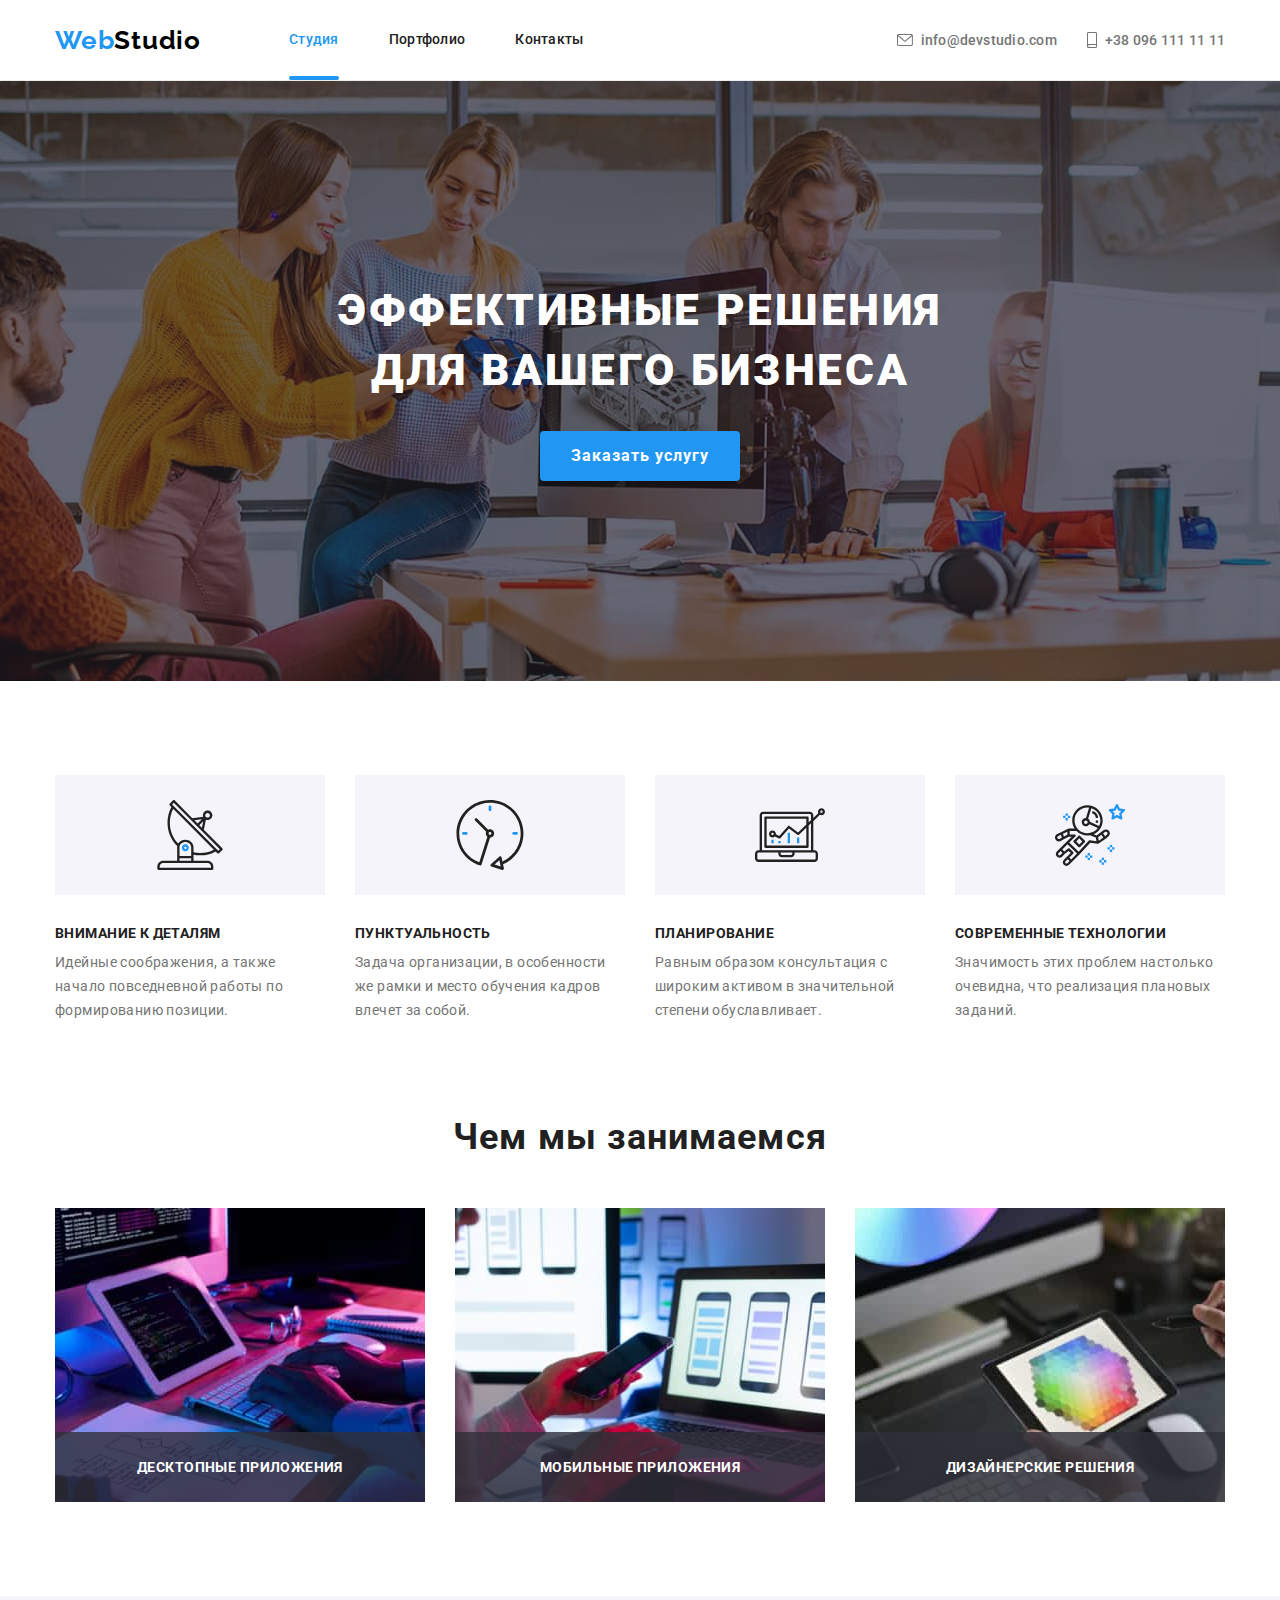
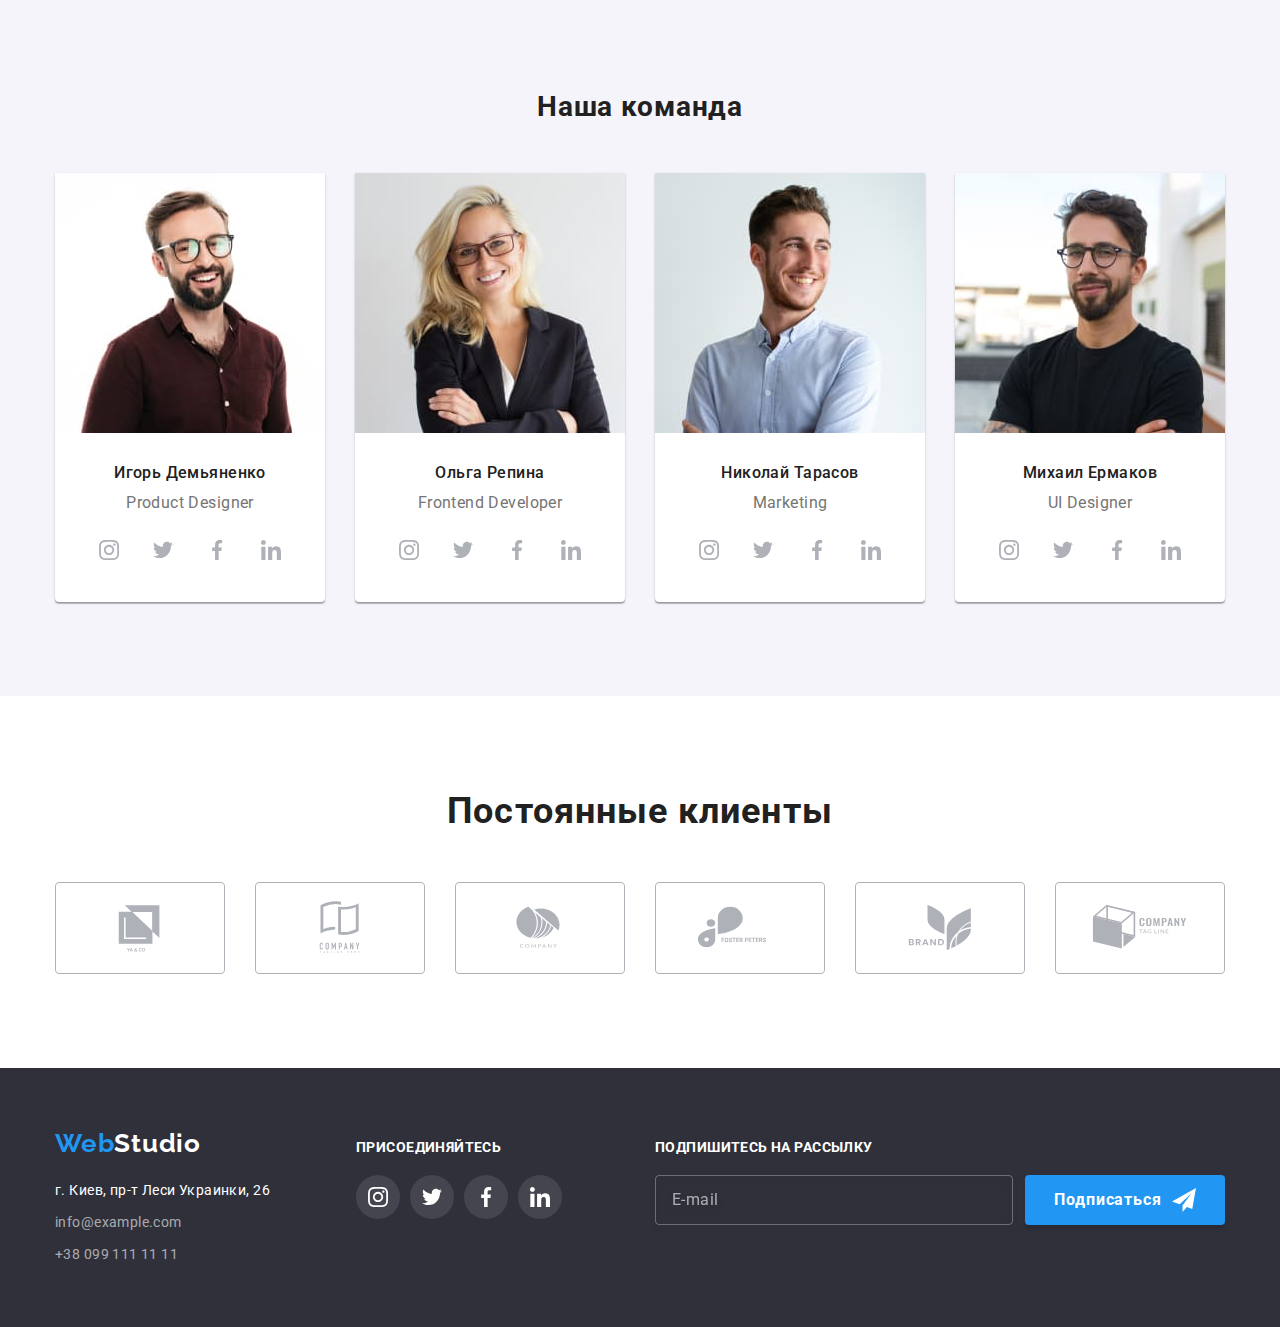
==== commit a6d15115: "fix" ====
--- a/index.html
+++ b/index.html
@@ -24,7 +24,6 @@
           type="button"
           class="main-header__button"
           aria-expanded="false"
-          aria-controls="menu-container"
           data-menu-button
         >
           <svg
@@ -136,7 +135,7 @@
                 </svg>
               </div>
               <h3 class="advantages__heading">Пунктуальность</h3>
-              <p class="advantages__textt">
+              <p class="advantages__text">
                 Задача организации, в особенности же рамки и место обучения
                 кадров влечет за собой.
               </p>
@@ -182,7 +181,6 @@
                 />
                 <img
                   src="./img/programming.jpg"
-                  width="100%"
                   alt="Програмирование"
                   class="services__img"
                 />
@@ -204,7 +202,6 @@
                 />
                 <img
                   src="./img/development-mobile-version.jpg"
-                  width="100%"
                   alt="выбор макета"
                   class="services__img"
                 />
@@ -223,7 +220,6 @@
                 />
                 <img
                   src="./img/design.jpg"
-                  width="100%"
                   alt="выбор макета"
                   class="services__img"
                 />
@@ -261,7 +257,6 @@
                   src="./img/dem-mob.jpg"
                   alt="Игорь Демьяненко"
                   class="team__img"
-                  width="100%"
                 />
               </picture>
 
@@ -317,7 +312,6 @@
                   src="./img/rep-mob.jpg"
                   alt="Ольга Репина"
                   class="team__img"
-                  width="100%"
                 />
               </picture>
               <div class="team__card">
@@ -372,7 +366,6 @@
                   src="./img/tar-mob.jpg"
                   alt="Николай Тарасов"
                   class="team__img"
-                  width="100%"
                 />
               </picture>
               <div class="team__card">
@@ -427,7 +420,6 @@
                   src="./img/erm-mob.jpg"
                   alt="Михаил Ермаков"
                   class="team__img"
-                  width="100%"
                 />
               </picture>
               <div class="team__card">
--- a/css/main.min.css
+++ b/css/main.min.css
@@ -1,3 +1,3 @@
 *,::before,::after{-webkit-box-sizing:border-box;box-sizing:border-box}html{line-height:1.15;-webkit-text-size-adjust:100%;-moz-tab-size:4;-o-tab-size:4;tab-size:4}body{margin:0;font-family:system-ui,-apple-system,"Segoe UI",Roboto,Helvetica,Arial,sans-serif,"Apple Color Emoji","Segoe UI Emoji"}hr{height:0;color:inherit}abbr[title]{-webkit-text-decoration:underline dotted;text-decoration:underline dotted}b,strong{font-weight:bolder}code,kbd,samp,pre{font-family:ui-monospace, SFMono-Regular, Consolas, "Liberation Mono", Menlo,- monospace;font-size:1em}small{font-size:80%}sub,sup{font-size:75%;line-height:0;position:relative;vertical-align:baseline}sub{bottom:-0.25em}sup{top:-0.5em}table{text-indent:0;border-color:inherit}button,input,optgroup,select,textarea{font-family:inherit;font-size:100%;line-height:1.15;margin:0}button,select{text-transform:none}button,[type="button"],[type="reset"],[type="submit"]{-webkit-appearance:button}::-moz-focus-inner{border-style:none;padding:0}:-moz-focusring{outline:1px dotted ButtonText}:-moz-ui-invalid{box-shadow:none}legend{padding:0}progress{vertical-align:baseline}::-webkit-inner-spin-button,::-webkit-outer-spin-button{height:auto}[type="search"]{-webkit-appearance:textfield;outline-offset:-2px}::-webkit-search-decoration{-webkit-appearance:none}::-webkit-file-upload-button{-webkit-appearance:button;font:inherit}summary{display:list-item}h1,h2,h3,h4,h5,h6,p{margin:0}a{text-decoration:none}ul{list-style:none;margin:0;padding-left:0}img{display:block}body{font-family:"Roboto", "arial", sans-serif;font-weight:400;font-size:14px;line-height:1.71;font-style:normal;letter-spacing:0.03em;background:#fff;color:#757575}.visually-hidden{position:absolute;width:1px;height:1px;margin:-1px;border:0;padding:0;white-space:nowrap;-webkit-clip-path:inset(100%);clip-path:inset(100%);clip:rect(0 0 0 0);overflow:hidden}.conteiner{padding-right:15px;padding-left:15px;margin-left:auto;margin-right:auto}@media screen and (max-width: 767px){.conteiner{max-width:480px;text-align:center;-webkit-box-pack:center;-ms-flex-pack:center;justify-content:center}}@media screen and (min-width: 768px){.conteiner{max-width:768px;margin-left:auto;margin-right:auto}}@media screen and (min-width: 1200px){.conteiner{min-width:1200px}}.main-header{border-bottom:1px solid #ececec}.main-header__logo{text-align:left}.logo{font-family:Raleway;font-style:normal;font-weight:bold;font-size:24px;line-height:28px;letter-spacing:0.03em;color:#2196f3}@media screen and (min-width: 1200px){.logo{font-size:26px;line-height:31px}}.main-header__conteiner{padding-top:16px;padding-bottom:16px;width:100%;position:relative;text-align:left;display:-webkit-box;display:-ms-flexbox;display:flex;-webkit-box-align:center;-ms-flex-align:center;align-items:center}@media screen and (min-width: 768px){.main-header__conteiner{display:-webkit-box;display:-ms-flexbox;display:flex;-webkit-box-align:center;-ms-flex-align:center;align-items:center;padding-left:15px;padding-right:15px;padding-top:0;padding-bottom:0;width:100%;height:80px}}.logo__wrap{color:#000}.main-header__close{fill:#000;-webkit-transition:fill 250ms cubic-bezier(0.4, 0, 0.2, 1);transition:fill 250ms cubic-bezier(0.4, 0, 0.2, 1)}.main-header__menu{fill:#000;-webkit-transition:fill 250ms cubic-bezier(0.4, 0, 0.2, 1);transition:fill 250ms cubic-bezier(0.4, 0, 0.2, 1)}.main-header__button{padding:0;border:none;background-color:white;margin-left:auto;z-index:6}.main-header__button:hover .main-header__menu,.main-header__button:focus .main-header__menu,.main-header__button:hover .main-header__close,.main-header__button:focus .main-header__close{fill:#2196f3}@media screen and (min-width: 768px){.main-header__button{display:none}}.main-header__button.is-open{position:fixed;top:10px;right:10px}.main-header__button .main-header__close{display:none}.main-header__button .main-header__menu{display:block}.main-header__button.is-open .main-header__close{display:block}.main-header__button.is-open .main-header__menu{display:none}.main-header__wrap{z-index:2;background-color:white;top:0;right:0;left:0}@media screen and (min-width: 768px){.main-header__wrap{display:-webkit-box;display:-ms-flexbox;display:flex;width:inherit;-webkit-box-align:center;-ms-flex-align:center;align-items:center;-webkit-box-pack:justify;-ms-flex-pack:justify;justify-content:space-between}}@media screen and (max-width: 767px){.main-header__wrap{width:100%;height:100%;padding-top:48px;padding-bottom:48px;padding-left:40px;padding-right:40px}}@media screen and (max-width: 767px){.main-header__wrap{position:fixed;overflow-y:hidden;-webkit-transform:translateY(-100%);transform:translateY(-100%);-webkit-transition:-webkit-transform 250ms cubic-bezier(0.4, 0, 0.2, 1);transition:-webkit-transform 250ms cubic-bezier(0.4, 0, 0.2, 1);transition:transform 250ms cubic-bezier(0.4, 0, 0.2, 1);transition:transform 250ms cubic-bezier(0.4, 0, 0.2, 1), -webkit-transform 250ms cubic-bezier(0.4, 0, 0.2, 1)}}@media screen and (max-width: 767px){.main-header__wrap.is-open{display:-webkit-box;display:-ms-flexbox;display:flex;-webkit-box-orient:vertical;-webkit-box-direction:normal;-ms-flex-direction:column;flex-direction:column;-webkit-box-pack:justify;-ms-flex-pack:justify;justify-content:space-between;overflow:hidden;-webkit-transform:translateY(0);transform:translateY(0)}}@media screen and (min-width: 768px){.main-header__wrap.is-open{display:-webkit-box;display:-ms-flexbox;display:flex}}@media screen and (max-width: 767px){.navigation__item:not(:last-child){margin-bottom:32px}}@media screen and (min-width: 768px){.navigation__item:not(:last-child){margin-right:50px}}.navigation__link{font-family:Roboto;font-style:normal;font-weight:500;font-size:40px;line-height:47px;text-align:left;letter-spacing:0.02em;color:#212121;padding-top:32px;padding-bottom:32px;-webkit-transition:Color 250ms cubic-bezier(0.4, 0, 0.2, 1);transition:Color 250ms cubic-bezier(0.4, 0, 0.2, 1);position:relative}.navigation__link:focus,.navigation__link:hover{color:#2196f3}.navigation__link--active{color:#2196f3}@media screen and (min-width: 768px){.navigation__link{font-size:14px;line-height:16px}}@media screen and (min-width: 768px){.navigation__link--active::after{content:'';position:absolute;border:2px solid #2196f3;border-radius:2px;width:100%;right:0;bottom:-1px;background-color:#2196f3}}.main-header__link{font-family:Roboto;font-style:normal;font-weight:500;font-size:24px;line-height:28px;letter-spacing:0.02em;color:#757575;-webkit-transition:Color 250ms cubic-bezier(0.4, 0, 0.2, 1);transition:Color 250ms cubic-bezier(0.4, 0, 0.2, 1)}.main-header__link:hover,.main-header__link:focus{color:#2196f3}@media screen and (min-width: 768px){.main-header__link{font-size:12px;line-height:14px;display:-webkit-box;display:-ms-flexbox;display:flex;-webkit-box-align:center;-ms-flex-align:center;align-items:center}}.main-header__contact{display:-webkit-box;display:-ms-flexbox;display:flex}@media screen and (min-width: 768px) and (max-width: 1199px){.main-header__contact{-webkit-box-orient:vertical;-webkit-box-direction:normal;-ms-flex-direction:column;flex-direction:column}}@media screen and (max-width: 767px){.main-header__contact{-webkit-box-orient:vertical;-webkit-box-direction:reverse;-ms-flex-direction:column-reverse;flex-direction:column-reverse;margin-bottom:64px;font-size:12px;line-height:14px}}@media screen and (min-width: 1200px){.main-header__contact{margin-left:305px;-webkit-box-align:center;-ms-flex-align:center;align-items:center}}@media screen and (min-width: 168px) and (max-width: 1199px){.main-header__item{margin-bottom:10px}.main-header__item:last-child{margin-bottom:0}}@media screen and (max-width: 767px){.main-header__item:not(:first-child){margin-bottom:32px}}@media screen and (max-width: 767px){.main-header__item:last-child .main-header__link{font-family:Roboto;font-style:normal;font-weight:500;font-size:34px;line-height:1.17;letter-spacing:0.02em;color:#2196f3}}@media screen and (max-width: 380px){.main-header__item:last-child .main-header__link{font-size:8.2vw}}@media screen and (min-width: 1200px){.main-header__item:not(:last-child){margin-right:30px}}.main-header__icon{margin-right:8px;fill:#757575;-webkit-transition:Fill 250ms cubic-bezier(0.4, 0, 0.2, 1);transition:Fill 250ms cubic-bezier(0.4, 0, 0.2, 1)}.main-header__link:hover .main-header__icon{fill:#2196f3}@media screen and (max-width: 767px){.main-header__icon{display:none}}@media screen and (min-width: 768px) and (max-width: 1199px){.main-header__item:nth-of-type(1) .main-header__icon{width:14px;height:10px}.main-header__item:nth-of-type(2) .main-header__icon{width:10px;height:14px}}.main-header__social{display:-webkit-box;display:-ms-flexbox;display:flex}@media screen and (min-width: 768px){.main-header__social{display:none}}.main-header__social-list{margin-right:20px;position:relative}.main-header__social-list:last-child{margin-right:0}.main-header__social-list:not(:last-child)::after{content:'';border-right:1px solid rgba(33,33,33,0.2);position:absolute;top:0;right:-10px;height:100%}.main-header__social-link{font-family:Roboto;font-style:normal;font-weight:500;font-size:18px;line-height:1.22;letter-spacing:0.02em;color:#2196f3}@media screen and (max-width: 410px){.main-header__social-link{font-size:3.8vw}}@media screen and (min-width: 768px){.navigation__list{display:-webkit-box;display:-ms-flexbox;display:flex}}@media screen and (min-width: 768px){.navigation{margin-left:88px}}.button{width:200px;height:50px;background-color:#2196f3;padding:0;border:0px;border-radius:4px;-webkit-box-shadow:0px 4px 4px rgba(0,0,0,0.15);box-shadow:0px 4px 4px rgba(0,0,0,0.15);font-family:Roboto;font-style:normal;font-weight:bold;font-size:16px;line-height:1.87;display:-webkit-box;display:-ms-flexbox;display:flex;-webkit-box-align:center;-ms-flex-align:center;align-items:center;-webkit-box-pack:center;-ms-flex-pack:center;justify-content:center;letter-spacing:0.06em;cursor:pointer;color:#fff;-webkit-transition:background-color 250ms cubic-bezier(0.4, 0, 0.2, 1);transition:background-color 250ms cubic-bezier(0.4, 0, 0.2, 1)}.button:hover,.button:focus{background-color:#188ce8}.main-section{background-image:-webkit-gradient(linear, left top, right top, from(rgba(47,48,58,0.4)), to(rgba(47,48,58,0.4))),url(../img/header-mob.jpg);background-image:linear-gradient(to right, rgba(47,48,58,0.4), rgba(47,48,58,0.4)),url(../img/header-mob.jpg);background-size:cover;background-repeat:no-repeat;background-position:center;margin-right:auto;margin-left:auto;-webkit-box-sizing:border-box;box-sizing:border-box;padding-top:118px;padding-bottom:118px}@media screen and (min-device-pixel-ratio: 2), (-webkit-min-device-pixel-ratio: 2), (min-resolution: 192dpi), (min-resolution: 2dppx){.main-section{background-image:-webkit-gradient(linear, left top, right top, from(rgba(47,48,58,0.4)), to(rgba(47,48,58,0.4))),url(../img/header-mob@2x.jpg);background-image:linear-gradient(to right, rgba(47,48,58,0.4), rgba(47,48,58,0.4)),url(../img/header-mob@2x.jpg)}}@media screen and (min-width: 768px){.main-section{background-image:-webkit-gradient(linear, left top, right top, from(rgba(47,48,58,0.4)), to(rgba(47,48,58,0.4))),url(../img/header-tab.jpg);background-image:linear-gradient(to right, rgba(47,48,58,0.4), rgba(47,48,58,0.4)),url(../img/header-tab.jpg)}}@media screen and (min-width: 768px) and (min-device-pixel-ratio: 2), screen and (min-width: 768px) and (-webkit-min-device-pixel-ratio: 2), screen and (min-width: 768px) and (min-resolution: 192dpi), screen and (min-width: 768px) and (min-resolution: 2dppx){.main-section{background-image:-webkit-gradient(linear, left top, right top, from(rgba(47,48,58,0.4)), to(rgba(47,48,58,0.4))),url(../img/header-tab@2x.jpg);background-image:linear-gradient(to right, rgba(47,48,58,0.4), rgba(47,48,58,0.4)),url(../img/header-tab@2x.jpg)}}@media screen and (min-width: 1200px){.main-section{background-size:1600px auto;padding-top:200px;padding-bottom:200px;background-image:-webkit-gradient(linear, left top, right top, from(rgba(47,48,58,0.4)), to(rgba(47,48,58,0.4))),url(../img/header-desk.jpg);background-image:linear-gradient(to right, rgba(47,48,58,0.4), rgba(47,48,58,0.4)),url(../img/header-desk.jpg)}}@media screen and (min-width: 1200px) and (min-device-pixel-ratio: 2), screen and (min-width: 1200px) and (-webkit-min-device-pixel-ratio: 2), screen and (min-width: 1200px) and (min-resolution: 192dpi), screen and (min-width: 1200px) and (min-resolution: 2dppx){.main-section{background-image:-webkit-gradient(linear, left top, right top, from(rgba(47,48,58,0.4)), to(rgba(47,48,58,0.4))),url(../img/header-desk@2x.jpg);background-image:linear-gradient(to right, rgba(47,48,58,0.4), rgba(47,48,58,0.4)),url(../img/header-desk@2x.jpg)}}.main-section--conteiner{display:-webkit-box;display:-ms-flexbox;display:flex;-webkit-box-align:center;-ms-flex-align:center;align-items:center;-webkit-box-pack:center;-ms-flex-pack:center;justify-content:center;-webkit-box-orient:vertical;-webkit-box-direction:normal;-ms-flex-direction:column;flex-direction:column}.main-section__heading{color:#fff;font-family:Roboto;font-style:normal;font-weight:900;font-size:26px;line-height:1.62;text-align:center;letter-spacing:0.06em;text-transform:uppercase;margin-top:0;margin-bottom:30px}@media screen and (min-width: 768px){.main-section__heading{width:360px}}@media screen and (min-width: 1200px){.main-section__heading{width:696px;font-size:44px;line-height:1.36}}.backdrop{position:fixed;top:0;left:0;bottom:0;right:0;background-color:rgba(0,0,0,0.2);opacity:1;-webkit-transition:opacity 250ms cubic-bezier(0.4, 0, 0.2, 1);transition:opacity 250ms cubic-bezier(0.4, 0, 0.2, 1);z-index:7;overflow-x:hidden;overflow-y:auto}.backdrop.is-hidden{opacity:0;pointer-events:none;-webkit-transition:opacity 250ms cubic-bezier(0.4, 0, 0.2, 1);transition:opacity 250ms cubic-bezier(0.4, 0, 0.2, 1)}.modal{position:absolute;top:50%;left:50%;-webkit-transform:translate(-50%, -50%);transform:translate(-50%, -50%);width:100%;height:100%;background-color:#fff;padding:40px;overflow-x:scroll}@media screen and (max-height: 609px){.modal{position:absolute;top:10%;left:50%;-webkit-transform:translate(-50%, 0%);transform:translate(-50%, 0%)}}@media screen and (min-width: 480px){.modal{width:450px;height:609px;overflow:hidden}}@media screen and (min-width: 1200px){.modal{width:528px;height:581px}}.modal__button-close{width:30px;height:30px;display:-webkit-box;display:-ms-flexbox;display:flex;-webkit-box-pack:center;-ms-flex-pack:center;justify-content:center;-webkit-box-align:center;-ms-flex-align:center;align-items:center;border-radius:50%;border:1px solid rgba(0,0,0,0.1);background-color:#fff;position:absolute;top:8px;right:8px;cursor:pointer}.modal__button-close:hover .modal__button-icon,.modal__button-close:focus .modal__button-icon{fill:#2196f3}.modal__button-icon{height:11px;width:11px;fill:#000000;-webkit-transition:fill 250ms cubic-bezier(0.4, 0, 0.2, 1);transition:fill 250ms cubic-bezier(0.4, 0, 0.2, 1)}.modal__form{display:-webkit-box;display:-ms-flexbox;display:flex;-webkit-box-orient:vertical;-webkit-box-direction:normal;-ms-flex-direction:column;flex-direction:column;-webkit-box-align:center;-ms-flex-align:center;align-items:center}.modal__heading{font-family:Roboto;font-style:normal;font-weight:bold;font-size:20px;line-height:1.5;text-align:center;letter-spacing:0.03em;color:#212121;margin-bottom:12px}.modal__wrap{width:100%;margin-bottom:10px;display:-webkit-box;display:-ms-flexbox;display:flex;-webkit-box-orient:vertical;-webkit-box-direction:normal;-ms-flex-direction:column;flex-direction:column}.modal__wrap:nth-child(4){margin-bottom:20px}.modal__label{font-family:Roboto;font-style:normal;font-weight:normal;font-size:12px;line-height:14px;letter-spacing:0.01em;color:#757575;margin-bottom:4px}.modal__text-area{position:relative}.modal__icon{position:absolute;left:15px;top:50%;-webkit-transform:translateY(-50%);transform:translateY(-50%);fill:#212121;width:18px;height:18px;-webkit-transition:fill 250ms cubic-bezier(0.4, 0, 0.2, 1);transition:fill 250ms cubic-bezier(0.4, 0, 0.2, 1)}.modal__check-icon{fill:#ffffff;border:2px solid #000000;width:16px;height:15px;border-radius:2px;border:2px solid #000000;-webkit-transition:border-color 250ms cubic-bezier(0.4, 0, 0.2, 1),background-color 250ms cubic-bezier(0.4, 0, 0.2, 1);transition:border-color 250ms cubic-bezier(0.4, 0, 0.2, 1),background-color 250ms cubic-bezier(0.4, 0, 0.2, 1)}.modal__check:checked ~ .modal__check-label .modal__check-icon{background-color:#2196f3;border-color:#2196f3;border-radius:2px;-webkit-transition:border-color 250ms cubic-bezier(0.4, 0, 0.2, 1),250ms cubic-bezier(0.4, 0, 0.2, 1);transition:border-color 250ms cubic-bezier(0.4, 0, 0.2, 1),250ms cubic-bezier(0.4, 0, 0.2, 1)}.modal__check{position:absolute;width:1px;height:1px;margin:-1px;border:0;padding:0;white-space:nowrap;-webkit-clip-path:inset(100%);clip-path:inset(100%);clip:rect(0 0 0 0);overflow:hidden}.modal__input{width:100%;height:40px;border:1px solid rgba(33,33,33,0.2);-webkit-box-sizing:border-box;box-sizing:border-box;border-radius:4px;padding-left:42px;outline:none;-webkit-transition:border-color 250ms cubic-bezier(0.4, 0, 0.2, 1);transition:border-color 250ms cubic-bezier(0.4, 0, 0.2, 1)}.modal__input:checked{border-color:#2196f3}.modal__input:focus,.modal__textarea:focus{border-color:#2196f3}.modal__input:focus+.modal__icon{fill:#2196f3}.modal__textarea{width:100%;height:120px;resize:none;outline:none;border:1px solid rgba(33,33,33,0.2);-webkit-box-sizing:border-box;box-sizing:border-box;border-radius:4px;padding-top:12px;padding-right:16px;padding-bottom:12px;padding-left:16px;-webkit-transition:border-color 250ms cubic-bezier(0.4, 0, 0.2, 1);transition:border-color 250ms cubic-bezier(0.4, 0, 0.2, 1)}.modal__textarea::-webkit-input-placeholder{font-family:Roboto;font-style:normal;font-weight:normal;font-size:12px;line-height:14px;letter-spacing:0.01em;color:rgba(117,117,117,0.5)}.modal__textarea:-ms-input-placeholder{font-family:Roboto;font-style:normal;font-weight:normal;font-size:12px;line-height:14px;letter-spacing:0.01em;color:rgba(117,117,117,0.5)}.modal__textarea::-ms-input-placeholder{font-family:Roboto;font-style:normal;font-weight:normal;font-size:12px;line-height:14px;letter-spacing:0.01em;color:rgba(117,117,117,0.5)}.modal__textarea::placeholder{font-family:Roboto;font-style:normal;font-weight:normal;font-size:12px;line-height:14px;letter-spacing:0.01em;color:rgba(117,117,117,0.5)}.modal__contract{-webkit-text-decoration-line:underline;text-decoration-line:underline;color:#2196f3}.modal__submit{margin-top:30px}.modal__agree{font-family:Roboto;font-style:normal;font-weight:normal;font-size:12px;line-height:14px;letter-spacing:0.03em}.advantages{padding-bottom:60px;padding-top:60px}@media screen and (min-width: 1200px){.advantages{padding-bottom:94px;padding-top:94px}}@media screen and (min-width: 768px){.advantages__list{display:-webkit-box;display:-ms-flexbox;display:flex;-ms-flex-wrap:wrap;flex-wrap:wrap;margin:-15px}}@media screen and (max-width: 767px){.advantages__item{max-width:450px;text-align:center;margin-bottom:30px}.advantages__item:last-child{margin-bottom:0}}@media screen and (min-width: 768px){.advantages__item{width:calc((100% - 60px) / 2);margin:15px}}@media screen and (min-width: 1200px){.advantages__item{width:calc((100% - 4 * 30px) / 4);margin:15px}}.advantages__wrap{display:-webkit-box;display:-ms-flexbox;display:flex;-webkit-box-align:center;-ms-flex-align:center;align-items:center;-webkit-box-pack:center;-ms-flex-pack:center;justify-content:center;background-color:#f5f4fa;max-width:450px;height:120px;margin-bottom:30px}.advantages__heading{font-family:Roboto;font-style:normal;font-weight:bold;font-size:14px;line-height:16px;letter-spacing:0.03em;text-transform:uppercase;color:#212121;margin-bottom:10px}.advantages__text{max-width:450px}.main-section__heading{max-width:100%}.services{margin-top:0}@media screen and (min-width: 1200px){.services{padding-bottom:94px}}@media screen and (max-width: 1199px){.services{display:none}}.services__title{margin-bottom:50px}.title-h2{font-family:Roboto;font-style:normal;font-weight:bold;font-size:36px;line-height:42px;text-align:center;letter-spacing:0.03em;color:#212121}.services__list{display:-webkit-box;display:-ms-flexbox;display:flex}.services__item{position:relative;width:370px;height:294px}.services__item:not(:last-child){margin-right:30px}.services__subtitle{font-family:Roboto;font-style:normal;font-weight:bold;font-size:14px;line-height:16px;text-align:center;letter-spacing:0.03em;text-transform:uppercase;color:#fff}.services__wrapper{position:absolute;width:370px;height:70px;background-color:rgba(47,48,58,0.8);left:0;bottom:0;display:-webkit-box;display:-ms-flexbox;display:flex;-webkit-box-align:center;-ms-flex-align:center;align-items:center;-webkit-box-pack:center;-ms-flex-pack:center;justify-content:center}.team{padding-top:60px;padding-bottom:60px;background-color:#f5f4fa}.team__title{margin-bottom:50px;font-family:Roboto;font-style:normal;font-weight:bold;font-size:28px;line-height:33px;text-align:center;letter-spacing:0.03em}@media screen and (min-width: 768px){.team__list{display:-webkit-box;display:-ms-flexbox;display:flex;-ms-flex-wrap:wrap;flex-wrap:wrap;margin:-15px}}.team__item{background-color:#fff;-webkit-box-shadow:0px 1px 3px rgba(0,0,0,0.12),0px 1px 1px rgba(0,0,0,0.14),0px 2px 1px rgba(0,0,0,0.2);box-shadow:0px 1px 3px rgba(0,0,0,0.12),0px 1px 1px rgba(0,0,0,0.14),0px 2px 1px rgba(0,0,0,0.2);border-radius:0px 0px 4px 4px}@media screen and (max-width: 767px){.team__item{max-width:450px;margin-bottom:30px}.team__item:last-child{margin-bottom:0}}@media screen and (min-width: 768px){.team__item{margin:15px;width:calc((100% - 60px) / 2)}}@media screen and (min-width: 1200px){.team__item{width:calc((100% - 4 * 30px) / 4)}}.team__card{padding-top:30px;padding-bottom:30px;padding-left:10px;padding-right:10px;text-align:center}.team__name{font-weight:500;font-size:16px;line-height:1.19;color:#212121;margin-bottom:10px}.team__post{font-weight:normal;font-size:16px;line-height:1.19;margin-bottom:16px;color:#757575}.team--social__icon{fill:#afb1b8;-webkit-transition:fill 250ms cubic-bezier(0.4, 0, 0.2, 1);transition:fill 250ms cubic-bezier(0.4, 0, 0.2, 1)}.social__link:hover .team--social__icon,.social__link:focus .team--social__icon{fill:#fff}.social__link--team:hover,.social__link--team:focus{background-color:#2196f3}.social{display:-webkit-box;display:-ms-flexbox;display:flex;margin-right:auto;margin-left:auto;-webkit-box-pack:center;-ms-flex-pack:center;justify-content:center}.social__list{margin-right:10px;width:44px;height:44px}.social__list:last-child{margin-right:0}.social__link{width:44px;height:44px;border-radius:50%;-webkit-box-align:center;-ms-flex-align:center;align-items:center;-webkit-box-pack:center;-ms-flex-pack:center;justify-content:center;display:-webkit-inline-box;display:-ms-inline-flexbox;display:inline-flex;-webkit-transition:background-color 250ms cubic-bezier(0.4, 0, 0.2, 1);transition:background-color 250ms cubic-bezier(0.4, 0, 0.2, 1)}.social__icon{width:20px;height:20px;-webkit-transition:fill 250ms cubic-bezier(0.4, 0, 0.2, 1);transition:fill 250ms cubic-bezier(0.4, 0, 0.2, 1)}.clients{padding-top:60px;padding-bottom:60px}.clients__title{padding-bottom:50px}.clients__list{display:-webkit-box;display:-ms-flexbox;display:flex;margin:-15px;-ms-flex-wrap:wrap;flex-wrap:wrap}.clients__item{width:calc((100% - 2 * 30px) / 2);height:92px;margin:15px}@media screen and (min-width: 768px){.clients__item{width:calc((100% - 3 * 30px) / 3)}}@media screen and (min-width: 1200px){.clients__item{width:calc((100% - 6 * 30px) / 6)}}.clients__link{display:-webkit-box;display:-ms-flexbox;display:flex;border:1px solid #afb1b8;border-radius:4px;height:100%;-webkit-box-pack:center;-ms-flex-pack:center;justify-content:center;-webkit-box-align:center;-ms-flex-align:center;align-items:center;-webkit-transition:border-color 250ms cubic-bezier(0.4, 0, 0.2, 1);transition:border-color 250ms cubic-bezier(0.4, 0, 0.2, 1)}.clients__link:hover,.clients__link:focus{border-color:#2196f3}.clients__icon{width:106px;height:60px;fill:#afb1b8;-webkit-transition:fill 250ms cubic-bezier(0.4, 0, 0.2, 1);transition:fill 250ms cubic-bezier(0.4, 0, 0.2, 1)}.clients__link:hover .clients__icon,.clients__link:focus .clients__icon{fill:#2196f3}.footer{padding-top:60px;padding-bottom:60px;background-color:#2f303a}@media screen and (max-width: 767px){.footer__cont{text-align:center}}@media screen and (min-width: 768px){.footer__cont{display:-webkit-box;display:-ms-flexbox;display:flex;-ms-flex-wrap:wrap;flex-wrap:wrap}}@media screen and (min-width: 768px){.footer__cont{-webkit-box-align:baseline;-ms-flex-align:baseline;align-items:baseline}}.logo__wrap--footer{color:#fff}.footer__contacts{margin-top:20px}.footer__address{font-family:Roboto;font-style:normal;font-weight:normal;font-size:14px;line-height:1.71;letter-spacing:0.03em;color:#fff}.footer__contact{margin-top:8px;display:block;font-family:Roboto;font-style:normal;font-weight:normal;font-size:14px;line-height:1.71;letter-spacing:0.03em;color:rgba(255,255,255,0.6);-webkit-transition:color 250ms cubic-bezier(0.4, 0, 0.2, 1);transition:color 250ms cubic-bezier(0.4, 0, 0.2, 1)}.footer__contact:hover,.footer__contact:focus{color:#2196f3}.footer__social{display:-webkit-box;display:-ms-flexbox;display:flex;-webkit-box-orient:vertical;-webkit-box-direction:normal;-ms-flex-direction:column;flex-direction:column}@media screen and (max-width: 767px){.footer__social{margin-top:60px}}@media screen and (min-width: 768px){.footer__social{margin-left:165px}}@media screen and (min-width: 1200px){.footer__social{margin-left:70px}}.footer__heading{font-family:Roboto;font-style:normal;font-weight:bold;font-size:14px;line-height:16px;letter-spacing:0.03em;text-transform:uppercase;text-align:center;color:#fff;margin-bottom:20px}@media screen and (min-width: 1200px){.footer__heading{text-align:left}}.social__link--footer{background-color:rgba(255,255,255,0.1)}.footer--social__icon{fill:#fff}.footer__form{display:-webkit-box;display:-ms-flexbox;display:flex;-webkit-box-orient:vertical;-webkit-box-direction:normal;-ms-flex-direction:column;flex-direction:column;width:100%;-webkit-box-align:center;-ms-flex-align:center;align-items:center}@media screen and (min-width: 1200px){.footer__form{-webkit-box-orient:horizontal;-webkit-box-direction:normal;-ms-flex-direction:row;flex-direction:row}}.footer__input{width:100%;height:50px;padding-top:15px;padding-bottom:15px;padding-left:16px;padding-right:16px;background-color:inherit;border:1px solid rgba(255,255,255,0.3);-webkit-box-sizing:border-box;box-sizing:border-box;-webkit-filter:drop-shadow(0px 4px 4px rgba(0,0,0,0.15));filter:drop-shadow(0px 4px 4px rgba(0,0,0,0.15));border-radius:4px;font-family:Roboto;font-style:normal;font-weight:normal;font-size:16px;line-height:1.25;letter-spacing:0.03em;color:#fff}.footer__input::-webkit-input-placeholder{font-family:Roboto;font-style:normal;font-weight:normal;font-size:16px;line-height:1.25;letter-spacing:0.03em;color:rgba(255,255,255,0.6)}.footer__input:-ms-input-placeholder{font-family:Roboto;font-style:normal;font-weight:normal;font-size:16px;line-height:1.25;letter-spacing:0.03em;color:rgba(255,255,255,0.6)}.footer__input::-ms-input-placeholder{font-family:Roboto;font-style:normal;font-weight:normal;font-size:16px;line-height:1.25;letter-spacing:0.03em;color:rgba(255,255,255,0.6)}.footer__input::placeholder{font-family:Roboto;font-style:normal;font-weight:normal;font-size:16px;line-height:1.25;letter-spacing:0.03em;color:rgba(255,255,255,0.6)}@media screen and (min-width: 768px){.footer__input{width:450px}}@media screen and (min-width: 1200px){.footer__input{width:358px}}.footer__wrap{margin-top:60px}@media screen and (min-width: 768px){.footer__wrap{margin-right:auto;margin-left:151px}}@media screen and (min-width: 1200px){.footer__wrap{margin-left:93px;margin-top:0}}.footer__wraper{text-align:center}@media screen and (min-width: 768px){.footer__wraper{margin-left:61px;width:231px}}@media screen and (min-width: 1200px){.footer__wraper{margin-left:0;text-align:left}}.footer__button{margin-top:20px;max-width:200px}@media screen and (min-width: 1200px){.footer__button{margin-top:0;margin-left:12px}}.footer__icon{margin-left:10px}.filter{display:-webkit-box;display:-ms-flexbox;display:flex;-ms-flex-wrap:wrap;flex-wrap:wrap;-webkit-box-pack:left;-ms-flex-pack:left;justify-content:left;margin-bottom:14px}@media screen and (max-width: 767px){.filter{margin-bottom:40px}}@media screen and (min-width: 768px){.filter{margin-bottom:30px}}.filter__list:not(:last-child){margin-right:8px}@media screen and (max-width: 767px){.filter__list:not(:last-child){margin-bottom:15px}}.filter__button{font-family:Roboto;font-style:normal;font-weight:500;font-size:16px;line-height:1.62;text-align:center;color:#212121;background-color:#f5f4fa;cursor:pointer;padding:6px 22px;border:0px;border-radius:4px;-webkit-transition:color 250ms cubic-bezier(0.4, 0, 0.2, 1),background-color 250ms cubic-bezier(0.4, 0, 0.2, 1),-webkit-box-shadow 250ms cubic-bezier(0.4, 0, 0.2, 1);transition:color 250ms cubic-bezier(0.4, 0, 0.2, 1),background-color 250ms cubic-bezier(0.4, 0, 0.2, 1),-webkit-box-shadow 250ms cubic-bezier(0.4, 0, 0.2, 1);transition:color 250ms cubic-bezier(0.4, 0, 0.2, 1),background-color 250ms cubic-bezier(0.4, 0, 0.2, 1),box-shadow 250ms cubic-bezier(0.4, 0, 0.2, 1);transition:color 250ms cubic-bezier(0.4, 0, 0.2, 1),background-color 250ms cubic-bezier(0.4, 0, 0.2, 1),box-shadow 250ms cubic-bezier(0.4, 0, 0.2, 1),-webkit-box-shadow 250ms cubic-bezier(0.4, 0, 0.2, 1)}.filter__button:hover,.filter__button:focus{color:#fff;background-color:#2196f3;-webkit-box-shadow:0px 3px 1px rgba(0,0,0,0.1),0px 1px 2px rgba(0,0,0,0.08),0px 2px 2px rgba(0,0,0,0.12);box-shadow:0px 3px 1px rgba(0,0,0,0.1),0px 1px 2px rgba(0,0,0,0.08),0px 2px 2px rgba(0,0,0,0.12)}.section-examples{padding-top:60px;padding-bottom:60px}.portfolio__list{display:-webkit-box;display:-ms-flexbox;display:flex;-ms-flex-wrap:wrap;flex-wrap:wrap}@media screen and (max-width: 767px){.portfolio__list{-webkit-box-pack:center;-ms-flex-pack:center;justify-content:center}}@media screen and (min-width: 768px){.portfolio__list{margin:-15px}}.portfolio__item{-webkit-box-sizing:border-box;box-sizing:border-box;max-width:100%;margin-bottom:30px;-webkit-box-shadow:none;box-shadow:none}.portfolio__item:last-child{margin-bottom:0}@media screen and (min-width: 768px){.portfolio__item{width:calc((100% - 2 * 30px) / 2);margin:15px}}@media screen and (min-width: 1200px){.portfolio__item{width:calc((100% - 3 * 30px) / 3);margin:15px}}.portfolio__link{height:100%;-webkit-transition:-webkit-box-shadow 250ms cubic-bezier(0.4, 0, 0.2, 1),-webkit-transform 250ms cubic-bezier(0.4, 0, 0.2, 1);transition:-webkit-box-shadow 250ms cubic-bezier(0.4, 0, 0.2, 1),-webkit-transform 250ms cubic-bezier(0.4, 0, 0.2, 1);transition:box-shadow 250ms cubic-bezier(0.4, 0, 0.2, 1),transform 250ms cubic-bezier(0.4, 0, 0.2, 1);transition:box-shadow 250ms cubic-bezier(0.4, 0, 0.2, 1),transform 250ms cubic-bezier(0.4, 0, 0.2, 1),-webkit-box-shadow 250ms cubic-bezier(0.4, 0, 0.2, 1),-webkit-transform 250ms cubic-bezier(0.4, 0, 0.2, 1)}.portfolio__link:hover,.portfolio__link:focus{-webkit-box-shadow:0px 1px 1px rgba(0,0,0,0.12),0px 4px 4px rgba(0,0,0,0.06),1px 4px 6px rgba(0,0,0,0.16);box-shadow:0px 1px 1px rgba(0,0,0,0.12),0px 4px 4px rgba(0,0,0,0.06),1px 4px 6px rgba(0,0,0,0.16)}.portfolio__desription{display:block;padding-left:24px;padding-right:24px;padding-top:20px;padding-bottom:20px;border:1px solid #eeeeee;border-top:0px;width:100%;text-align:left;-webkit-box-flex:1;-ms-flex-positive:1;flex-grow:1}.portfolio__name{font-weight:700;font-size:18px;line-height:2;letter-spacing:0.06em;color:#212121;margin-bottom:4px}.portfolio__text{font-size:16px;line-height:1.87;color:#757575}.portfolio__back{position:absolute;font-family:Roboto;font-style:normal;font-weight:normal;font-size:18px;line-height:1.56;letter-spacing:0.03em;color:#ffffff;background-color:rgba(33,150,243,0.9);width:100%;height:100%;left:0;top:0;padding-top:63px;padding-bottom:63px;padding-left:24px;padding-right:24px;-webkit-transform:translateY(100%);transform:translateY(100%);-webkit-transition:-webkit-transform 250ms cubic-bezier(0.4, 0, 0.2, 1);transition:-webkit-transform 250ms cubic-bezier(0.4, 0, 0.2, 1);transition:transform 250ms cubic-bezier(0.4, 0, 0.2, 1);transition:transform 250ms cubic-bezier(0.4, 0, 0.2, 1), -webkit-transform 250ms cubic-bezier(0.4, 0, 0.2, 1)}.portfolio__wrap{position:relative;overflow:hidden}.portfolio__link:hover .portfolio__back,.portfolio__link:focus .portfolio__back{-webkit-transform:translateY(0);transform:translateY(0)}.portfolio__link{display:-webkit-box;display:-ms-flexbox;display:flex;-webkit-box-orient:vertical;-webkit-box-direction:normal;-ms-flex-direction:column;flex-direction:column}
+ monospace;font-size:1em}small{font-size:80%}sub,sup{font-size:75%;line-height:0;position:relative;vertical-align:baseline}sub{bottom:-0.25em}sup{top:-0.5em}table{text-indent:0;border-color:inherit}button,input,optgroup,select,textarea{font-family:inherit;font-size:100%;line-height:1.15;margin:0}button,select{text-transform:none}button,[type="button"],[type="reset"],[type="submit"]{-webkit-appearance:button}::-moz-focus-inner{border-style:none;padding:0}:-moz-focusring{outline:1px dotted ButtonText}:-moz-ui-invalid{box-shadow:none}legend{padding:0}progress{vertical-align:baseline}::-webkit-inner-spin-button,::-webkit-outer-spin-button{height:auto}[type="search"]{-webkit-appearance:textfield;outline-offset:-2px}::-webkit-search-decoration{-webkit-appearance:none}::-webkit-file-upload-button{-webkit-appearance:button;font:inherit}summary{display:list-item}h1,h2,h3,h4,h5,h6,p{margin:0}a{text-decoration:none}ul{list-style:none;margin:0;padding-left:0}img{display:block}body{font-family:"Roboto", "arial", sans-serif;font-weight:400;font-size:14px;line-height:1.71;font-style:normal;letter-spacing:0.03em;background:#fff;color:#757575}.visually-hidden{position:absolute;width:1px;height:1px;margin:-1px;border:0;padding:0;white-space:nowrap;-webkit-clip-path:inset(100%);clip-path:inset(100%);clip:rect(0 0 0 0);overflow:hidden}.conteiner{padding-right:15px;padding-left:15px;margin-left:auto;margin-right:auto}@media screen and (max-width: 767px){.conteiner{max-width:480px;text-align:center;-webkit-box-pack:center;-ms-flex-pack:center;justify-content:center}}@media screen and (min-width: 768px){.conteiner{max-width:768px;margin-left:auto;margin-right:auto}}@media screen and (min-width: 1200px){.conteiner{min-width:1200px}}.main-header{border-bottom:1px solid #ececec}.main-header__logo{text-align:left}.logo{font-family:Raleway;font-style:normal;font-weight:bold;font-size:24px;line-height:28px;letter-spacing:0.03em;color:#2196f3}@media screen and (min-width: 1200px){.logo{font-size:26px;line-height:31px}}.main-header__conteiner{padding-top:16px;padding-bottom:16px;width:100%;position:relative;text-align:left;display:-webkit-box;display:-ms-flexbox;display:flex;-webkit-box-align:center;-ms-flex-align:center;align-items:center}@media screen and (min-width: 768px){.main-header__conteiner{display:-webkit-box;display:-ms-flexbox;display:flex;-webkit-box-align:center;-ms-flex-align:center;align-items:center;padding-left:15px;padding-right:15px;padding-top:0;padding-bottom:0;width:100%;height:80px}}.logo__wrap{color:#000}.main-header__close{fill:#000;-webkit-transition:fill 250ms cubic-bezier(0.4, 0, 0.2, 1);transition:fill 250ms cubic-bezier(0.4, 0, 0.2, 1)}.main-header__menu{fill:#000;-webkit-transition:fill 250ms cubic-bezier(0.4, 0, 0.2, 1);transition:fill 250ms cubic-bezier(0.4, 0, 0.2, 1)}.main-header__button{padding:0;border:none;background-color:white;margin-left:auto;z-index:6}.main-header__button:hover .main-header__menu,.main-header__button:focus .main-header__menu,.main-header__button:hover .main-header__close,.main-header__button:focus .main-header__close{fill:#2196f3}@media screen and (min-width: 768px){.main-header__button{display:none}}.main-header__button.is-open{position:fixed;top:10px;right:10px}.main-header__button .main-header__close{display:none}.main-header__button .main-header__menu{display:block}.main-header__button.is-open .main-header__close{display:block}.main-header__button.is-open .main-header__menu{display:none}.main-header__wrap{z-index:2;background-color:white;top:0;right:0;left:0}@media screen and (min-width: 768px){.main-header__wrap{display:-webkit-box;display:-ms-flexbox;display:flex;width:inherit;-webkit-box-align:center;-ms-flex-align:center;align-items:center;-webkit-box-pack:justify;-ms-flex-pack:justify;justify-content:space-between}}@media screen and (max-width: 767px){.main-header__wrap{width:100%;height:100%;padding-top:48px;padding-bottom:48px;padding-left:40px;padding-right:40px}}@media screen and (max-width: 767px){.main-header__wrap{position:fixed;overflow-y:hidden;-webkit-transform:translateY(-100%);transform:translateY(-100%);-webkit-transition:-webkit-transform 250ms cubic-bezier(0.4, 0, 0.2, 1);transition:-webkit-transform 250ms cubic-bezier(0.4, 0, 0.2, 1);transition:transform 250ms cubic-bezier(0.4, 0, 0.2, 1);transition:transform 250ms cubic-bezier(0.4, 0, 0.2, 1), -webkit-transform 250ms cubic-bezier(0.4, 0, 0.2, 1)}}@media screen and (max-width: 767px){.main-header__wrap.is-open{display:-webkit-box;display:-ms-flexbox;display:flex;-webkit-box-orient:vertical;-webkit-box-direction:normal;-ms-flex-direction:column;flex-direction:column;-webkit-box-pack:justify;-ms-flex-pack:justify;justify-content:space-between;overflow:hidden;-webkit-transform:translateY(0);transform:translateY(0)}}@media screen and (min-width: 768px){.main-header__wrap.is-open{display:-webkit-box;display:-ms-flexbox;display:flex}}@media screen and (max-width: 767px){.navigation__item:not(:last-child){margin-bottom:32px}}@media screen and (min-width: 768px){.navigation__item:not(:last-child){margin-right:50px}}.navigation__link{font-family:Roboto;font-style:normal;font-weight:500;font-size:40px;line-height:47px;text-align:left;letter-spacing:0.02em;color:#212121;padding-top:32px;padding-bottom:32px;-webkit-transition:Color 250ms cubic-bezier(0.4, 0, 0.2, 1);transition:Color 250ms cubic-bezier(0.4, 0, 0.2, 1);position:relative}.navigation__link:focus,.navigation__link:hover{color:#2196f3}.navigation__link--active{color:#2196f3}@media screen and (min-width: 768px){.navigation__link{font-size:14px;line-height:16px}}@media screen and (min-width: 768px){.navigation__link--active::after{content:'';position:absolute;border:2px solid #2196f3;border-radius:2px;width:100%;right:0;bottom:-1px;background-color:#2196f3}}.main-header__link{font-family:Roboto;font-style:normal;font-weight:500;font-size:24px;line-height:28px;letter-spacing:0.02em;color:#757575;-webkit-transition:Color 250ms cubic-bezier(0.4, 0, 0.2, 1);transition:Color 250ms cubic-bezier(0.4, 0, 0.2, 1)}.main-header__link:hover,.main-header__link:focus{color:#2196f3}@media screen and (min-width: 768px){.main-header__link{font-size:12px;line-height:14px;display:-webkit-box;display:-ms-flexbox;display:flex;-webkit-box-align:center;-ms-flex-align:center;align-items:center}}.main-header__contact{display:-webkit-box;display:-ms-flexbox;display:flex}@media screen and (min-width: 768px) and (max-width: 1199px){.main-header__contact{-webkit-box-orient:vertical;-webkit-box-direction:normal;-ms-flex-direction:column;flex-direction:column}}@media screen and (max-width: 767px){.main-header__contact{-webkit-box-orient:vertical;-webkit-box-direction:reverse;-ms-flex-direction:column-reverse;flex-direction:column-reverse;margin-bottom:64px;font-size:12px;line-height:14px}}@media screen and (min-width: 1200px){.main-header__contact{margin-left:305px;-webkit-box-align:center;-ms-flex-align:center;align-items:center;font-size:14px;line-height:16px}}@media screen and (min-width: 168px) and (max-width: 1199px){.main-header__item{margin-bottom:10px}.main-header__item:last-child{margin-bottom:0}}@media screen and (max-width: 767px){.main-header__item:not(:first-child){margin-bottom:32px}}@media screen and (max-width: 767px){.main-header__item:last-child .main-header__link{font-family:Roboto;font-style:normal;font-weight:500;font-size:34px;line-height:1.17;letter-spacing:0.02em;color:#2196f3}}@media screen and (max-width: 380px){.main-header__item:last-child .main-header__link{font-size:8.2vw}}@media screen and (min-width: 1200px){.main-header__item:not(:last-child){margin-right:30px}}.main-header__icon{margin-right:8px;fill:#757575;-webkit-transition:Fill 250ms cubic-bezier(0.4, 0, 0.2, 1);transition:Fill 250ms cubic-bezier(0.4, 0, 0.2, 1)}@media screen and (max-width: 767px){.main-header__icon{display:none}}@media screen and (min-width: 768px) and (max-width: 1199px){.main-header__item:nth-of-type(1) .main-header__icon{width:14px;height:10px}.main-header__item:nth-of-type(2) .main-header__icon{width:10px;height:14px}}.main-header__link:hover .main-header__icon{fill:#2196f3}.main-header__social{display:-webkit-box;display:-ms-flexbox;display:flex}@media screen and (min-width: 768px){.main-header__social{display:none}}.main-header__social-list{margin-right:20px;position:relative}.main-header__social-list:last-child{margin-right:0}.main-header__social-list:not(:last-child)::after{content:'';border-right:1px solid rgba(33,33,33,0.2);position:absolute;top:0;right:-10px;height:100%}.main-header__social-link{font-family:Roboto;font-style:normal;font-weight:500;font-size:18px;line-height:1.22;letter-spacing:0.02em;color:#2196f3}@media screen and (max-width: 410px){.main-header__social-link{font-size:3.8vw}}@media screen and (min-width: 768px){.navigation__list{display:-webkit-box;display:-ms-flexbox;display:flex}}@media screen and (min-width: 768px){.navigation{margin-left:88px}}@media screen and (min-width: 1200px){.main-header__text{font-size:14px;line-height:16px}}.button{width:200px;height:50px;background-color:#2196f3;padding:0;border:0px;border-radius:4px;-webkit-box-shadow:0px 4px 4px rgba(0,0,0,0.15);box-shadow:0px 4px 4px rgba(0,0,0,0.15);font-family:Roboto;font-style:normal;font-weight:bold;font-size:16px;line-height:1.87;display:-webkit-box;display:-ms-flexbox;display:flex;-webkit-box-align:center;-ms-flex-align:center;align-items:center;-webkit-box-pack:center;-ms-flex-pack:center;justify-content:center;letter-spacing:0.06em;cursor:pointer;color:#fff;-webkit-transition:background-color 250ms cubic-bezier(0.4, 0, 0.2, 1);transition:background-color 250ms cubic-bezier(0.4, 0, 0.2, 1)}.button:hover,.button:focus{background-color:#188ce8}.main-section{background-image:-webkit-gradient(linear, left top, right top, from(rgba(47,48,58,0.4)), to(rgba(47,48,58,0.4))),url(../img/header-mob.jpg);background-image:linear-gradient(to right, rgba(47,48,58,0.4), rgba(47,48,58,0.4)),url(../img/header-mob.jpg);background-size:cover;background-repeat:no-repeat;background-position:center;margin-right:auto;margin-left:auto;-webkit-box-sizing:border-box;box-sizing:border-box;padding-top:118px;padding-bottom:118px}@media screen and (min-device-pixel-ratio: 2), (-webkit-min-device-pixel-ratio: 2), (min-resolution: 192dpi), (min-resolution: 2dppx){.main-section{background-image:-webkit-gradient(linear, left top, right top, from(rgba(47,48,58,0.4)), to(rgba(47,48,58,0.4))),url(../img/header-mob@2x.jpg);background-image:linear-gradient(to right, rgba(47,48,58,0.4), rgba(47,48,58,0.4)),url(../img/header-mob@2x.jpg)}}@media screen and (min-width: 768px){.main-section{background-image:-webkit-gradient(linear, left top, right top, from(rgba(47,48,58,0.4)), to(rgba(47,48,58,0.4))),url(../img/header-tab.jpg);background-image:linear-gradient(to right, rgba(47,48,58,0.4), rgba(47,48,58,0.4)),url(../img/header-tab.jpg)}}@media screen and (min-width: 768px) and (min-device-pixel-ratio: 2), screen and (min-width: 768px) and (-webkit-min-device-pixel-ratio: 2), screen and (min-width: 768px) and (min-resolution: 192dpi), screen and (min-width: 768px) and (min-resolution: 2dppx){.main-section{background-image:-webkit-gradient(linear, left top, right top, from(rgba(47,48,58,0.4)), to(rgba(47,48,58,0.4))),url(../img/header-tab@2x.jpg);background-image:linear-gradient(to right, rgba(47,48,58,0.4), rgba(47,48,58,0.4)),url(../img/header-tab@2x.jpg)}}@media screen and (min-width: 1200px){.main-section{background-size:1600px auto;padding-top:200px;padding-bottom:200px;background-image:-webkit-gradient(linear, left top, right top, from(rgba(47,48,58,0.4)), to(rgba(47,48,58,0.4))),url(../img/header-desk.jpg);background-image:linear-gradient(to right, rgba(47,48,58,0.4), rgba(47,48,58,0.4)),url(../img/header-desk.jpg)}}@media screen and (min-width: 1200px) and (min-device-pixel-ratio: 2), screen and (min-width: 1200px) and (-webkit-min-device-pixel-ratio: 2), screen and (min-width: 1200px) and (min-resolution: 192dpi), screen and (min-width: 1200px) and (min-resolution: 2dppx){.main-section{background-image:-webkit-gradient(linear, left top, right top, from(rgba(47,48,58,0.4)), to(rgba(47,48,58,0.4))),url(../img/header-desk@2x.jpg);background-image:linear-gradient(to right, rgba(47,48,58,0.4), rgba(47,48,58,0.4)),url(../img/header-desk@2x.jpg)}}.main-section--conteiner{display:-webkit-box;display:-ms-flexbox;display:flex;-webkit-box-align:center;-ms-flex-align:center;align-items:center;-webkit-box-pack:center;-ms-flex-pack:center;justify-content:center;-webkit-box-orient:vertical;-webkit-box-direction:normal;-ms-flex-direction:column;flex-direction:column}.main-section__heading{color:#fff;font-family:Roboto;font-style:normal;font-weight:900;font-size:26px;line-height:1.62;text-align:center;letter-spacing:0.06em;text-transform:uppercase;margin-top:0;margin-bottom:30px}@media screen and (min-width: 768px){.main-section__heading{width:360px}}@media screen and (min-width: 1200px){.main-section__heading{width:696px;font-size:44px;line-height:1.36}}.backdrop{position:fixed;top:0;left:0;bottom:0;right:0;background-color:rgba(0,0,0,0.2);opacity:1;-webkit-transition:opacity 250ms cubic-bezier(0.4, 0, 0.2, 1);transition:opacity 250ms cubic-bezier(0.4, 0, 0.2, 1);z-index:7;overflow-x:hidden;overflow-y:auto}.backdrop.is-hidden{opacity:0;pointer-events:none;-webkit-transition:opacity 250ms cubic-bezier(0.4, 0, 0.2, 1);transition:opacity 250ms cubic-bezier(0.4, 0, 0.2, 1)}.modal{position:absolute;top:50%;left:50%;-webkit-transform:translate(-50%, -50%);transform:translate(-50%, -50%);width:100%;height:100%;background-color:#fff;padding:40px;overflow-x:scroll}@media screen and (max-height: 609px){.modal{position:absolute;top:10%;left:50%;-webkit-transform:translate(-50%, 0%);transform:translate(-50%, 0%)}}@media screen and (min-width: 480px){.modal{width:450px;height:609px;overflow:hidden}}@media screen and (min-width: 1200px){.modal{width:528px;height:581px}}.modal__button-close{width:30px;height:30px;display:-webkit-box;display:-ms-flexbox;display:flex;-webkit-box-pack:center;-ms-flex-pack:center;justify-content:center;-webkit-box-align:center;-ms-flex-align:center;align-items:center;border-radius:50%;border:1px solid rgba(0,0,0,0.1);background-color:#fff;position:absolute;top:8px;right:8px;cursor:pointer}.modal__button-close:hover .modal__button-icon,.modal__button-close:focus .modal__button-icon{fill:#2196f3}.modal__button-icon{height:11px;width:11px;fill:#000000;-webkit-transition:fill 250ms cubic-bezier(0.4, 0, 0.2, 1);transition:fill 250ms cubic-bezier(0.4, 0, 0.2, 1)}.modal__form{display:-webkit-box;display:-ms-flexbox;display:flex;-webkit-box-orient:vertical;-webkit-box-direction:normal;-ms-flex-direction:column;flex-direction:column;-webkit-box-align:center;-ms-flex-align:center;align-items:center}.modal__heading{font-family:Roboto;font-style:normal;font-weight:bold;font-size:20px;line-height:1.5;text-align:center;letter-spacing:0.03em;color:#212121;margin-bottom:12px}.modal__wrap{width:100%;margin-bottom:10px;display:-webkit-box;display:-ms-flexbox;display:flex;-webkit-box-orient:vertical;-webkit-box-direction:normal;-ms-flex-direction:column;flex-direction:column}.modal__wrap:nth-child(4){margin-bottom:20px}.modal__label{font-family:Roboto;font-style:normal;font-weight:normal;font-size:12px;line-height:14px;letter-spacing:0.01em;color:#757575;margin-bottom:4px}.modal__text-area{position:relative}.modal__icon{position:absolute;left:15px;top:50%;-webkit-transform:translateY(-50%);transform:translateY(-50%);fill:#212121;width:18px;height:18px;-webkit-transition:fill 250ms cubic-bezier(0.4, 0, 0.2, 1);transition:fill 250ms cubic-bezier(0.4, 0, 0.2, 1)}.modal__check-icon{fill:#ffffff;border:2px solid #000000;width:16px;height:15px;border-radius:2px;border:2px solid #000000;-webkit-transition:border-color 250ms cubic-bezier(0.4, 0, 0.2, 1),background-color 250ms cubic-bezier(0.4, 0, 0.2, 1);transition:border-color 250ms cubic-bezier(0.4, 0, 0.2, 1),background-color 250ms cubic-bezier(0.4, 0, 0.2, 1)}.modal__check:checked ~ .modal__check-label .modal__check-icon{background-color:#2196f3;border-color:#2196f3;border-radius:2px;-webkit-transition:border-color 250ms cubic-bezier(0.4, 0, 0.2, 1),250ms cubic-bezier(0.4, 0, 0.2, 1);transition:border-color 250ms cubic-bezier(0.4, 0, 0.2, 1),250ms cubic-bezier(0.4, 0, 0.2, 1)}.modal__check{position:absolute;width:1px;height:1px;margin:-1px;border:0;padding:0;white-space:nowrap;-webkit-clip-path:inset(100%);clip-path:inset(100%);clip:rect(0 0 0 0);overflow:hidden}.modal__input{width:100%;height:40px;border:1px solid rgba(33,33,33,0.2);-webkit-box-sizing:border-box;box-sizing:border-box;border-radius:4px;padding-left:42px;outline:none;-webkit-transition:border-color 250ms cubic-bezier(0.4, 0, 0.2, 1);transition:border-color 250ms cubic-bezier(0.4, 0, 0.2, 1)}.modal__input:checked{border-color:#2196f3}.modal__input:focus,.modal__textarea:focus{border-color:#2196f3}.modal__input:focus+.modal__icon{fill:#2196f3}.modal__textarea{width:100%;height:120px;resize:none;outline:none;border:1px solid rgba(33,33,33,0.2);-webkit-box-sizing:border-box;box-sizing:border-box;border-radius:4px;padding-top:12px;padding-right:16px;padding-bottom:12px;padding-left:16px;-webkit-transition:border-color 250ms cubic-bezier(0.4, 0, 0.2, 1);transition:border-color 250ms cubic-bezier(0.4, 0, 0.2, 1)}.modal__textarea::-webkit-input-placeholder{font-family:Roboto;font-style:normal;font-weight:normal;font-size:12px;line-height:14px;letter-spacing:0.01em;color:rgba(117,117,117,0.5)}.modal__textarea:-ms-input-placeholder{font-family:Roboto;font-style:normal;font-weight:normal;font-size:12px;line-height:14px;letter-spacing:0.01em;color:rgba(117,117,117,0.5)}.modal__textarea::-ms-input-placeholder{font-family:Roboto;font-style:normal;font-weight:normal;font-size:12px;line-height:14px;letter-spacing:0.01em;color:rgba(117,117,117,0.5)}.modal__textarea::placeholder{font-family:Roboto;font-style:normal;font-weight:normal;font-size:12px;line-height:14px;letter-spacing:0.01em;color:rgba(117,117,117,0.5)}.modal__contract{-webkit-text-decoration-line:underline;text-decoration-line:underline;color:#2196f3}.modal__submit{margin-top:30px}.modal__agree{font-family:Roboto;font-style:normal;font-weight:normal;font-size:12px;line-height:14px;letter-spacing:0.03em}.advantages{padding-bottom:60px;padding-top:60px}@media screen and (min-width: 1200px){.advantages{padding-bottom:94px;padding-top:94px}}@media screen and (min-width: 768px){.advantages__list{display:-webkit-box;display:-ms-flexbox;display:flex;-ms-flex-wrap:wrap;flex-wrap:wrap;margin:-15px}}@media screen and (max-width: 767px){.advantages__item{max-width:450px;text-align:center;margin-bottom:30px}.advantages__item:last-child{margin-bottom:0}}@media screen and (min-width: 768px){.advantages__item{width:calc((100% - 60px) / 2);margin:15px}}@media screen and (min-width: 1200px){.advantages__item{width:calc((100% - 4 * 30px) / 4);margin:15px}}.advantages__wrap{display:-webkit-box;display:-ms-flexbox;display:flex;-webkit-box-align:center;-ms-flex-align:center;align-items:center;-webkit-box-pack:center;-ms-flex-pack:center;justify-content:center;background-color:#f5f4fa;max-width:450px;height:120px;margin-bottom:30px}.advantages__heading{font-family:Roboto;font-style:normal;font-weight:bold;font-size:14px;line-height:16px;letter-spacing:0.03em;text-transform:uppercase;color:#212121;margin-bottom:10px}.advantages__text{max-width:450px;text-align:left}.main-section__heading{max-width:100%}.services{margin-top:0}@media screen and (min-width: 1200px){.services{padding-bottom:94px}}@media screen and (max-width: 1199px){.services{display:none}}.services__title{margin-bottom:50px}.title-h2{font-family:Roboto;font-style:normal;font-weight:bold;font-size:36px;line-height:42px;text-align:center;letter-spacing:0.03em;color:#212121}.services__list{display:-webkit-box;display:-ms-flexbox;display:flex}.services__item{position:relative;width:370px;height:294px}.services__item:not(:last-child){margin-right:30px}.services__subtitle{font-family:Roboto;font-style:normal;font-weight:bold;font-size:14px;line-height:16px;text-align:center;letter-spacing:0.03em;text-transform:uppercase;color:#fff}.services__wrapper{position:absolute;width:370px;height:70px;background-color:rgba(47,48,58,0.8);left:0;bottom:0;display:-webkit-box;display:-ms-flexbox;display:flex;-webkit-box-align:center;-ms-flex-align:center;align-items:center;-webkit-box-pack:center;-ms-flex-pack:center;justify-content:center}.team{padding-top:60px;padding-bottom:60px;background-color:#f5f4fa}@media screen and (min-width: 1200px){.team{padding-top:94px;padding-bottom:94px}}.team__title{margin-bottom:50px;font-family:Roboto;font-style:normal;font-weight:bold;font-size:28px;line-height:33px;text-align:center;letter-spacing:0.03em}@media screen and (min-width: 768px){.team__list{display:-webkit-box;display:-ms-flexbox;display:flex;-ms-flex-wrap:wrap;flex-wrap:wrap;margin:-15px}}.team__item{background-color:#fff;-webkit-box-shadow:0px 1px 3px rgba(0,0,0,0.12),0px 1px 1px rgba(0,0,0,0.14),0px 2px 1px rgba(0,0,0,0.2);box-shadow:0px 1px 3px rgba(0,0,0,0.12),0px 1px 1px rgba(0,0,0,0.14),0px 2px 1px rgba(0,0,0,0.2);border-radius:0px 0px 4px 4px}@media screen and (max-width: 767px){.team__item{max-width:450px;margin-bottom:30px}.team__item:last-child{margin-bottom:0}}@media screen and (min-width: 768px){.team__item{margin:15px;width:calc((100% - 60px) / 2)}}@media screen and (min-width: 1200px){.team__item{width:calc((100% - 4 * 30px) / 4)}}.team__card{padding-top:30px;padding-bottom:30px;padding-left:10px;padding-right:10px;text-align:center}.team__name{font-weight:500;font-size:16px;line-height:1.19;color:#212121;margin-bottom:10px}.team__post{font-weight:normal;font-size:16px;line-height:1.19;margin-bottom:16px;color:#757575}.team--social__icon{fill:#afb1b8;-webkit-transition:fill 250ms cubic-bezier(0.4, 0, 0.2, 1);transition:fill 250ms cubic-bezier(0.4, 0, 0.2, 1)}.social__link:hover .team--social__icon,.social__link:focus .team--social__icon{fill:#fff}.social__link--team:hover,.social__link--team:focus{background-color:#2196f3}.team__img{width:100%}.social{display:-webkit-box;display:-ms-flexbox;display:flex;margin-right:auto;margin-left:auto;-webkit-box-pack:center;-ms-flex-pack:center;justify-content:center}.social__list{margin-right:10px;width:44px;height:44px}.social__list:last-child{margin-right:0}.social__link{width:44px;height:44px;border-radius:50%;-webkit-box-align:center;-ms-flex-align:center;align-items:center;-webkit-box-pack:center;-ms-flex-pack:center;justify-content:center;display:-webkit-inline-box;display:-ms-inline-flexbox;display:inline-flex;-webkit-transition:background-color 250ms cubic-bezier(0.4, 0, 0.2, 1);transition:background-color 250ms cubic-bezier(0.4, 0, 0.2, 1)}.social__icon{width:20px;height:20px;-webkit-transition:fill 250ms cubic-bezier(0.4, 0, 0.2, 1);transition:fill 250ms cubic-bezier(0.4, 0, 0.2, 1)}.clients{padding-top:60px;padding-bottom:60px}@media screen and (min-width: 1200px){.clients{padding-top:94px;padding-bottom:94px}}.clients__title{padding-bottom:50px}.clients__list{display:-webkit-box;display:-ms-flexbox;display:flex;margin:-15px;-ms-flex-wrap:wrap;flex-wrap:wrap}.clients__item{width:calc((100% - 2 * 30px) / 2);height:92px;margin:15px}@media screen and (min-width: 768px){.clients__item{width:calc((100% - 3 * 30px) / 3)}}@media screen and (min-width: 1200px){.clients__item{width:calc((100% - 6 * 30px) / 6)}}.clients__link{display:-webkit-box;display:-ms-flexbox;display:flex;border:1px solid #afb1b8;border-radius:4px;height:100%;-webkit-box-pack:center;-ms-flex-pack:center;justify-content:center;-webkit-box-align:center;-ms-flex-align:center;align-items:center;-webkit-transition:border-color 250ms cubic-bezier(0.4, 0, 0.2, 1);transition:border-color 250ms cubic-bezier(0.4, 0, 0.2, 1)}.clients__link:hover,.clients__link:focus{border-color:#2196f3}.clients__icon{width:106px;height:60px;fill:#afb1b8;-webkit-transition:fill 250ms cubic-bezier(0.4, 0, 0.2, 1);transition:fill 250ms cubic-bezier(0.4, 0, 0.2, 1)}.clients__link:hover .clients__icon,.clients__link:focus .clients__icon{fill:#2196f3}.footer{padding-top:60px;padding-bottom:60px;background-color:#2f303a}@media screen and (max-width: 767px){.footer__cont{text-align:center}}@media screen and (min-width: 768px){.footer__cont{display:-webkit-box;display:-ms-flexbox;display:flex;-ms-flex-wrap:wrap;flex-wrap:wrap}}@media screen and (min-width: 768px){.footer__cont{-webkit-box-align:baseline;-ms-flex-align:baseline;align-items:baseline}}.logo__wrap--footer{color:#fff}.footer__contacts{margin-top:20px}.footer__address{font-family:Roboto;font-style:normal;font-weight:normal;font-size:14px;line-height:1.71;letter-spacing:0.03em;color:#fff}.footer__contact{margin-top:8px;display:block;font-family:Roboto;font-style:normal;font-weight:normal;font-size:14px;line-height:1.71;letter-spacing:0.03em;color:rgba(255,255,255,0.6);-webkit-transition:color 250ms cubic-bezier(0.4, 0, 0.2, 1);transition:color 250ms cubic-bezier(0.4, 0, 0.2, 1)}.footer__contact:hover,.footer__contact:focus{color:#2196f3}.footer__social{display:-webkit-box;display:-ms-flexbox;display:flex;-webkit-box-orient:vertical;-webkit-box-direction:normal;-ms-flex-direction:column;flex-direction:column}@media screen and (max-width: 767px){.footer__social{margin-top:60px}}@media screen and (min-width: 768px){.footer__social{margin-left:165px}}@media screen and (min-width: 1200px){.footer__social{margin-left:70px}}.footer__heading{font-family:Roboto;font-style:normal;font-weight:bold;font-size:14px;line-height:16px;letter-spacing:0.03em;text-transform:uppercase;text-align:center;color:#fff;margin-bottom:20px}@media screen and (min-width: 1200px){.footer__heading{text-align:left}}.social__link--footer{background-color:rgba(255,255,255,0.1)}.footer--social__icon{fill:#fff}.footer__form{display:-webkit-box;display:-ms-flexbox;display:flex;-webkit-box-orient:vertical;-webkit-box-direction:normal;-ms-flex-direction:column;flex-direction:column;width:100%;-webkit-box-align:center;-ms-flex-align:center;align-items:center}@media screen and (min-width: 1200px){.footer__form{-webkit-box-orient:horizontal;-webkit-box-direction:normal;-ms-flex-direction:row;flex-direction:row}}.footer__input{width:100%;height:50px;padding-top:15px;padding-bottom:15px;padding-left:16px;padding-right:16px;background-color:inherit;border:1px solid rgba(255,255,255,0.3);-webkit-box-sizing:border-box;box-sizing:border-box;-webkit-filter:drop-shadow(0px 4px 4px rgba(0,0,0,0.15));filter:drop-shadow(0px 4px 4px rgba(0,0,0,0.15));border-radius:4px;font-family:Roboto;font-style:normal;font-weight:normal;font-size:16px;line-height:1.25;letter-spacing:0.03em;color:#fff}.footer__input::-webkit-input-placeholder{font-family:Roboto;font-style:normal;font-weight:normal;font-size:16px;line-height:1.25;letter-spacing:0.03em;color:rgba(255,255,255,0.6)}.footer__input:-ms-input-placeholder{font-family:Roboto;font-style:normal;font-weight:normal;font-size:16px;line-height:1.25;letter-spacing:0.03em;color:rgba(255,255,255,0.6)}.footer__input::-ms-input-placeholder{font-family:Roboto;font-style:normal;font-weight:normal;font-size:16px;line-height:1.25;letter-spacing:0.03em;color:rgba(255,255,255,0.6)}.footer__input::placeholder{font-family:Roboto;font-style:normal;font-weight:normal;font-size:16px;line-height:1.25;letter-spacing:0.03em;color:rgba(255,255,255,0.6)}@media screen and (min-width: 768px){.footer__input{width:450px}}@media screen and (min-width: 1200px){.footer__input{width:358px}}.footer__wrap{margin-top:60px}@media screen and (min-width: 768px){.footer__wrap{margin-right:auto;margin-left:151px}}@media screen and (min-width: 1200px){.footer__wrap{margin-left:93px;margin-top:0}}.footer__wraper{text-align:center}@media screen and (min-width: 768px){.footer__wraper{margin-left:61px;width:231px}}@media screen and (min-width: 1200px){.footer__wraper{margin-left:0;text-align:left}}.footer__button{margin-top:20px;max-width:200px}@media screen and (min-width: 1200px){.footer__button{margin-top:0;margin-left:12px}}.footer__icon{margin-left:10px}.filter{display:-webkit-box;display:-ms-flexbox;display:flex;-ms-flex-wrap:wrap;flex-wrap:wrap;-webkit-box-pack:left;-ms-flex-pack:left;justify-content:left;margin-bottom:14px}@media screen and (max-width: 767px){.filter{margin-bottom:40px}}@media screen and (min-width: 768px){.filter{margin-bottom:30px;-webkit-box-pack:center;-ms-flex-pack:center;justify-content:center}}@media screen and (min-width: 1200px){.filter{margin-bottom:50px}}.filter__list:not(:last-child){margin-right:8px}@media screen and (max-width: 767px){.filter__list:not(:last-child){margin-bottom:15px}}.filter__button{font-family:Roboto;font-style:normal;font-weight:500;font-size:16px;line-height:1.62;text-align:center;color:#212121;background-color:#f5f4fa;cursor:pointer;padding:6px 22px;border:0px;border-radius:4px;-webkit-transition:color 250ms cubic-bezier(0.4, 0, 0.2, 1),background-color 250ms cubic-bezier(0.4, 0, 0.2, 1),-webkit-box-shadow 250ms cubic-bezier(0.4, 0, 0.2, 1);transition:color 250ms cubic-bezier(0.4, 0, 0.2, 1),background-color 250ms cubic-bezier(0.4, 0, 0.2, 1),-webkit-box-shadow 250ms cubic-bezier(0.4, 0, 0.2, 1);transition:color 250ms cubic-bezier(0.4, 0, 0.2, 1),background-color 250ms cubic-bezier(0.4, 0, 0.2, 1),box-shadow 250ms cubic-bezier(0.4, 0, 0.2, 1);transition:color 250ms cubic-bezier(0.4, 0, 0.2, 1),background-color 250ms cubic-bezier(0.4, 0, 0.2, 1),box-shadow 250ms cubic-bezier(0.4, 0, 0.2, 1),-webkit-box-shadow 250ms cubic-bezier(0.4, 0, 0.2, 1)}.filter__button:hover,.filter__button:focus{color:#fff;background-color:#2196f3;-webkit-box-shadow:0px 3px 1px rgba(0,0,0,0.1),0px 1px 2px rgba(0,0,0,0.08),0px 2px 2px rgba(0,0,0,0.12);box-shadow:0px 3px 1px rgba(0,0,0,0.1),0px 1px 2px rgba(0,0,0,0.08),0px 2px 2px rgba(0,0,0,0.12)}.section-examples{padding-top:60px;padding-bottom:60px}@media screen and (min-width: 1200px){.section-examples{padding-top:94px;padding-bottom:94px}}.portfolio__list{display:-webkit-box;display:-ms-flexbox;display:flex;-ms-flex-wrap:wrap;flex-wrap:wrap}@media screen and (max-width: 767px){.portfolio__list{-webkit-box-pack:center;-ms-flex-pack:center;justify-content:center}}@media screen and (min-width: 768px){.portfolio__list{margin:-15px}}.portfolio__item{-webkit-box-sizing:border-box;box-sizing:border-box;max-width:100%;margin-bottom:30px;-webkit-box-shadow:none;box-shadow:none}@media screen and (max-width: 767px){.portfolio__item:last-child{margin-bottom:0}}@media screen and (min-width: 768px){.portfolio__item{width:calc((100% - 2 * 30px) / 2);margin:15px}}@media screen and (min-width: 1200px){.portfolio__item{width:calc((100% - 3 * 30px) / 3);margin:15px}}.portfolio__link{height:100%;-webkit-transition:-webkit-box-shadow 250ms cubic-bezier(0.4, 0, 0.2, 1),-webkit-transform 250ms cubic-bezier(0.4, 0, 0.2, 1);transition:-webkit-box-shadow 250ms cubic-bezier(0.4, 0, 0.2, 1),-webkit-transform 250ms cubic-bezier(0.4, 0, 0.2, 1);transition:box-shadow 250ms cubic-bezier(0.4, 0, 0.2, 1),transform 250ms cubic-bezier(0.4, 0, 0.2, 1);transition:box-shadow 250ms cubic-bezier(0.4, 0, 0.2, 1),transform 250ms cubic-bezier(0.4, 0, 0.2, 1),-webkit-box-shadow 250ms cubic-bezier(0.4, 0, 0.2, 1),-webkit-transform 250ms cubic-bezier(0.4, 0, 0.2, 1)}.portfolio__link:hover,.portfolio__link:focus{-webkit-box-shadow:0px 1px 1px rgba(0,0,0,0.12),0px 4px 4px rgba(0,0,0,0.06),1px 4px 6px rgba(0,0,0,0.16);box-shadow:0px 1px 1px rgba(0,0,0,0.12),0px 4px 4px rgba(0,0,0,0.06),1px 4px 6px rgba(0,0,0,0.16)}.portfolio__desription{display:block;padding-left:24px;padding-right:24px;padding-top:20px;padding-bottom:20px;border:1px solid #eeeeee;border-top:0px;width:100%;text-align:left;-webkit-box-flex:1;-ms-flex-positive:1;flex-grow:1}.portfolio__name{font-weight:700;font-size:18px;line-height:2;letter-spacing:0.06em;color:#212121;margin-bottom:4px}.portfolio__text{font-size:16px;line-height:1.87;color:#757575}.portfolio__back{position:absolute;font-family:Roboto;font-style:normal;font-weight:normal;font-size:18px;line-height:1.56;letter-spacing:0.03em;color:#ffffff;background-color:rgba(33,150,243,0.9);width:100%;height:100%;left:0;top:0;padding-top:63px;padding-bottom:63px;padding-left:24px;padding-right:24px;-webkit-transform:translateY(100%);transform:translateY(100%);-webkit-transition:-webkit-transform 250ms cubic-bezier(0.4, 0, 0.2, 1);transition:-webkit-transform 250ms cubic-bezier(0.4, 0, 0.2, 1);transition:transform 250ms cubic-bezier(0.4, 0, 0.2, 1);transition:transform 250ms cubic-bezier(0.4, 0, 0.2, 1), -webkit-transform 250ms cubic-bezier(0.4, 0, 0.2, 1)}.portfolio__wrap{position:relative;overflow:hidden}.portfolio__link:hover .portfolio__back,.portfolio__link:focus .portfolio__back{-webkit-transform:translateY(0);transform:translateY(0)}.portfolio__link{display:-webkit-box;display:-ms-flexbox;display:flex;-webkit-box-orient:vertical;-webkit-box-direction:normal;-ms-flex-direction:column;flex-direction:column}.portfolio__img{width:100%}
 /*# sourceMappingURL=main.min.css.map */